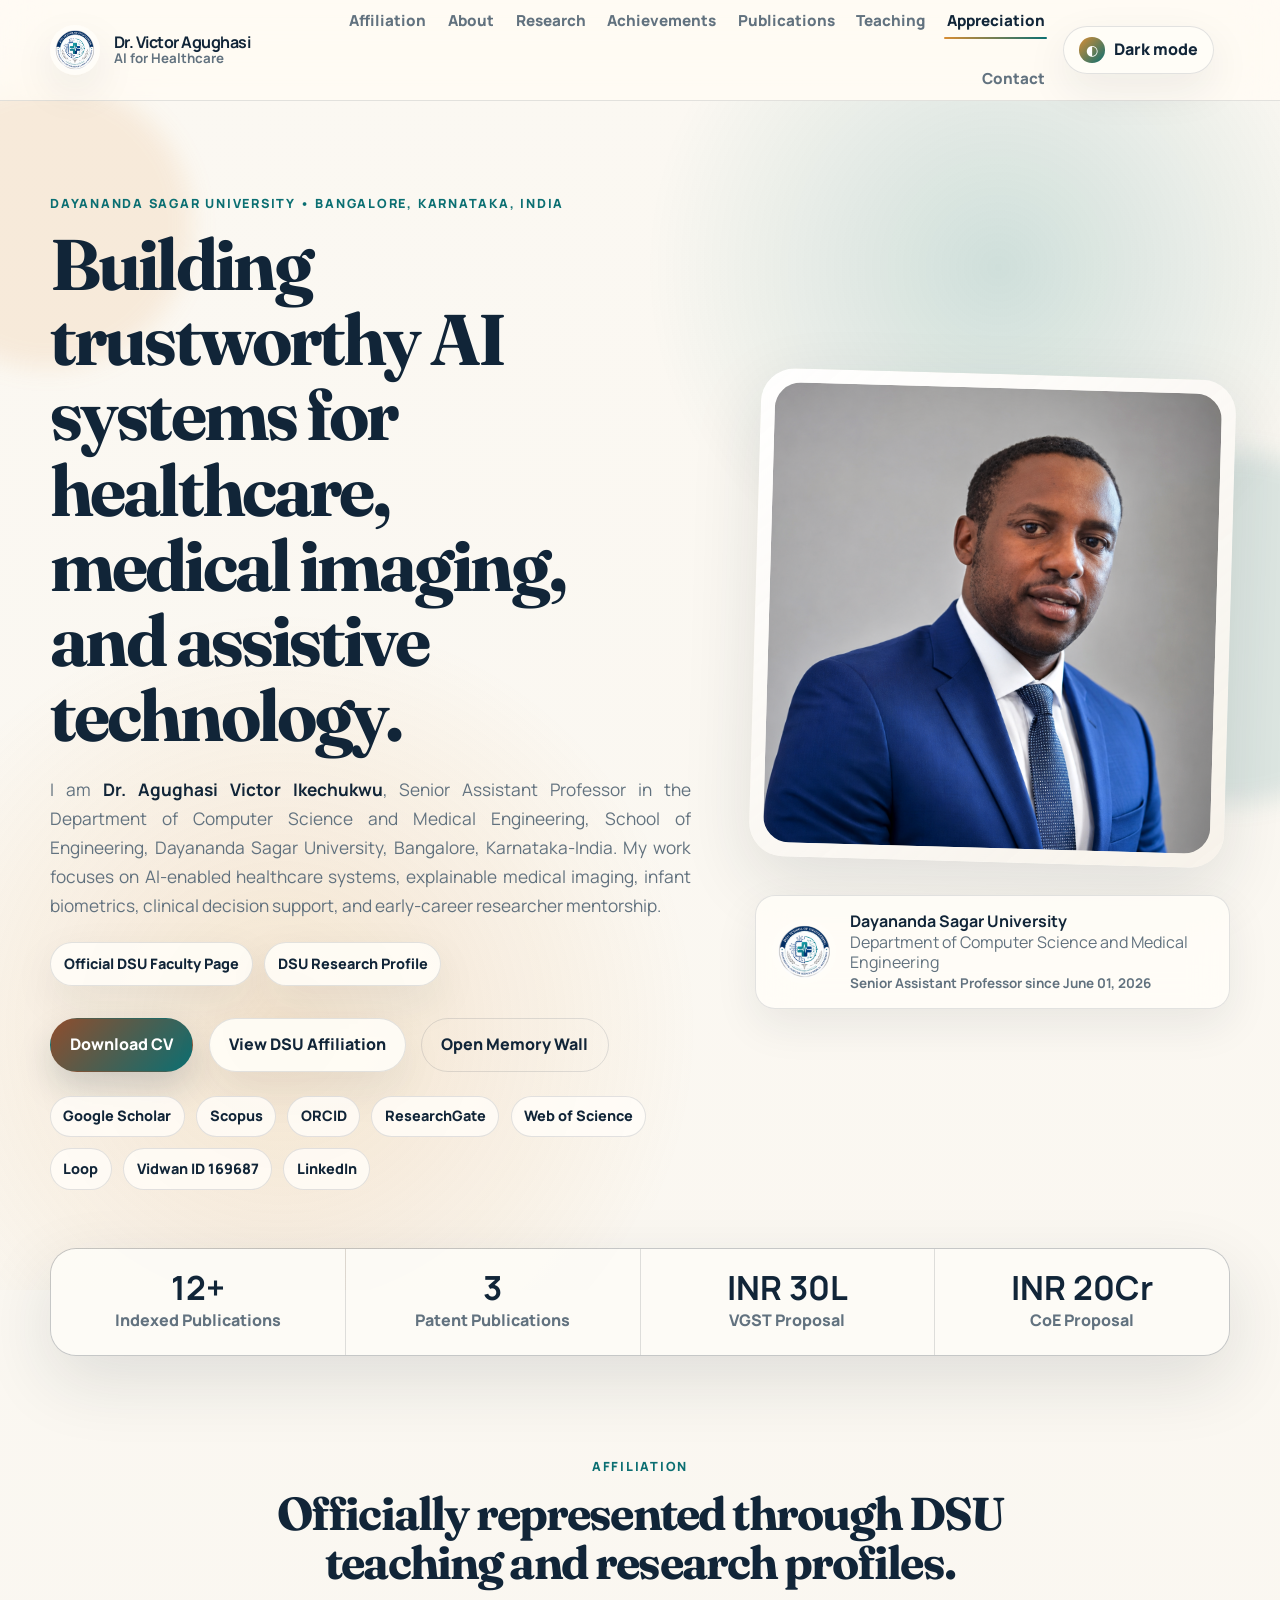
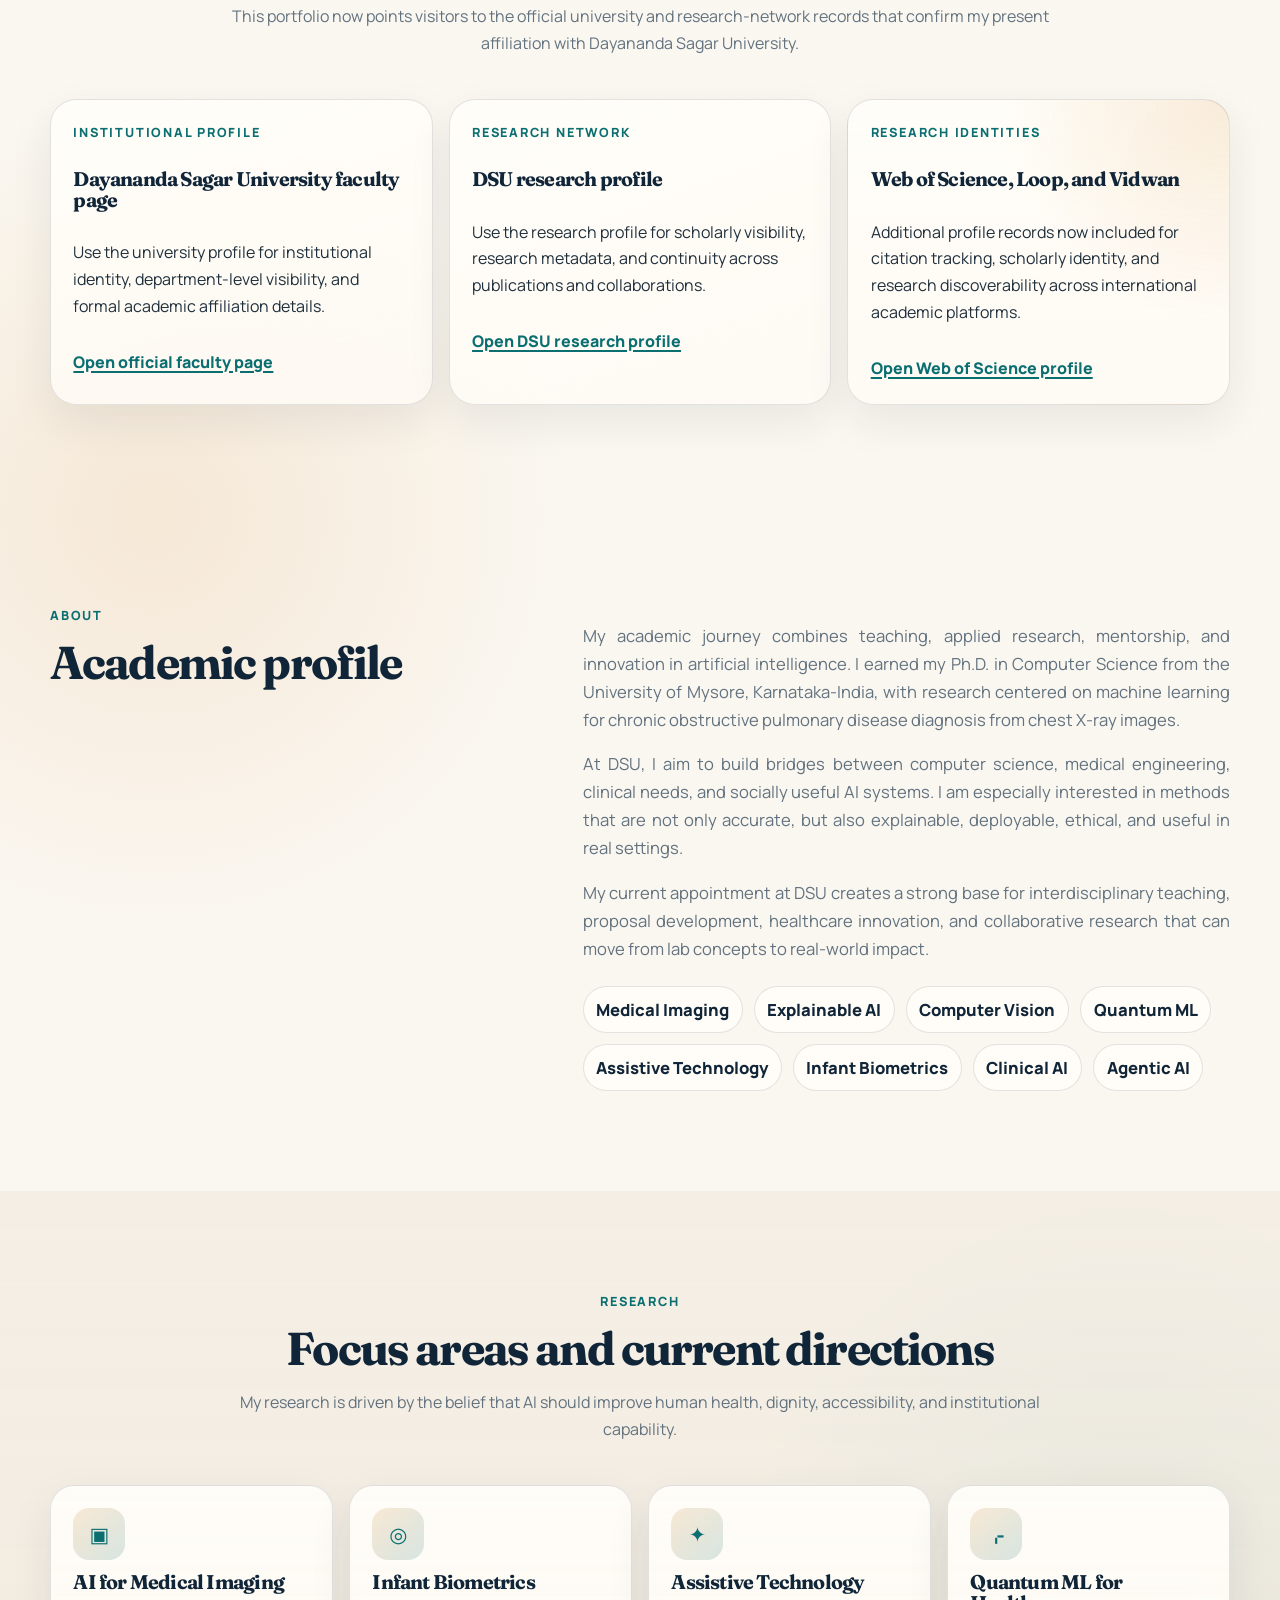
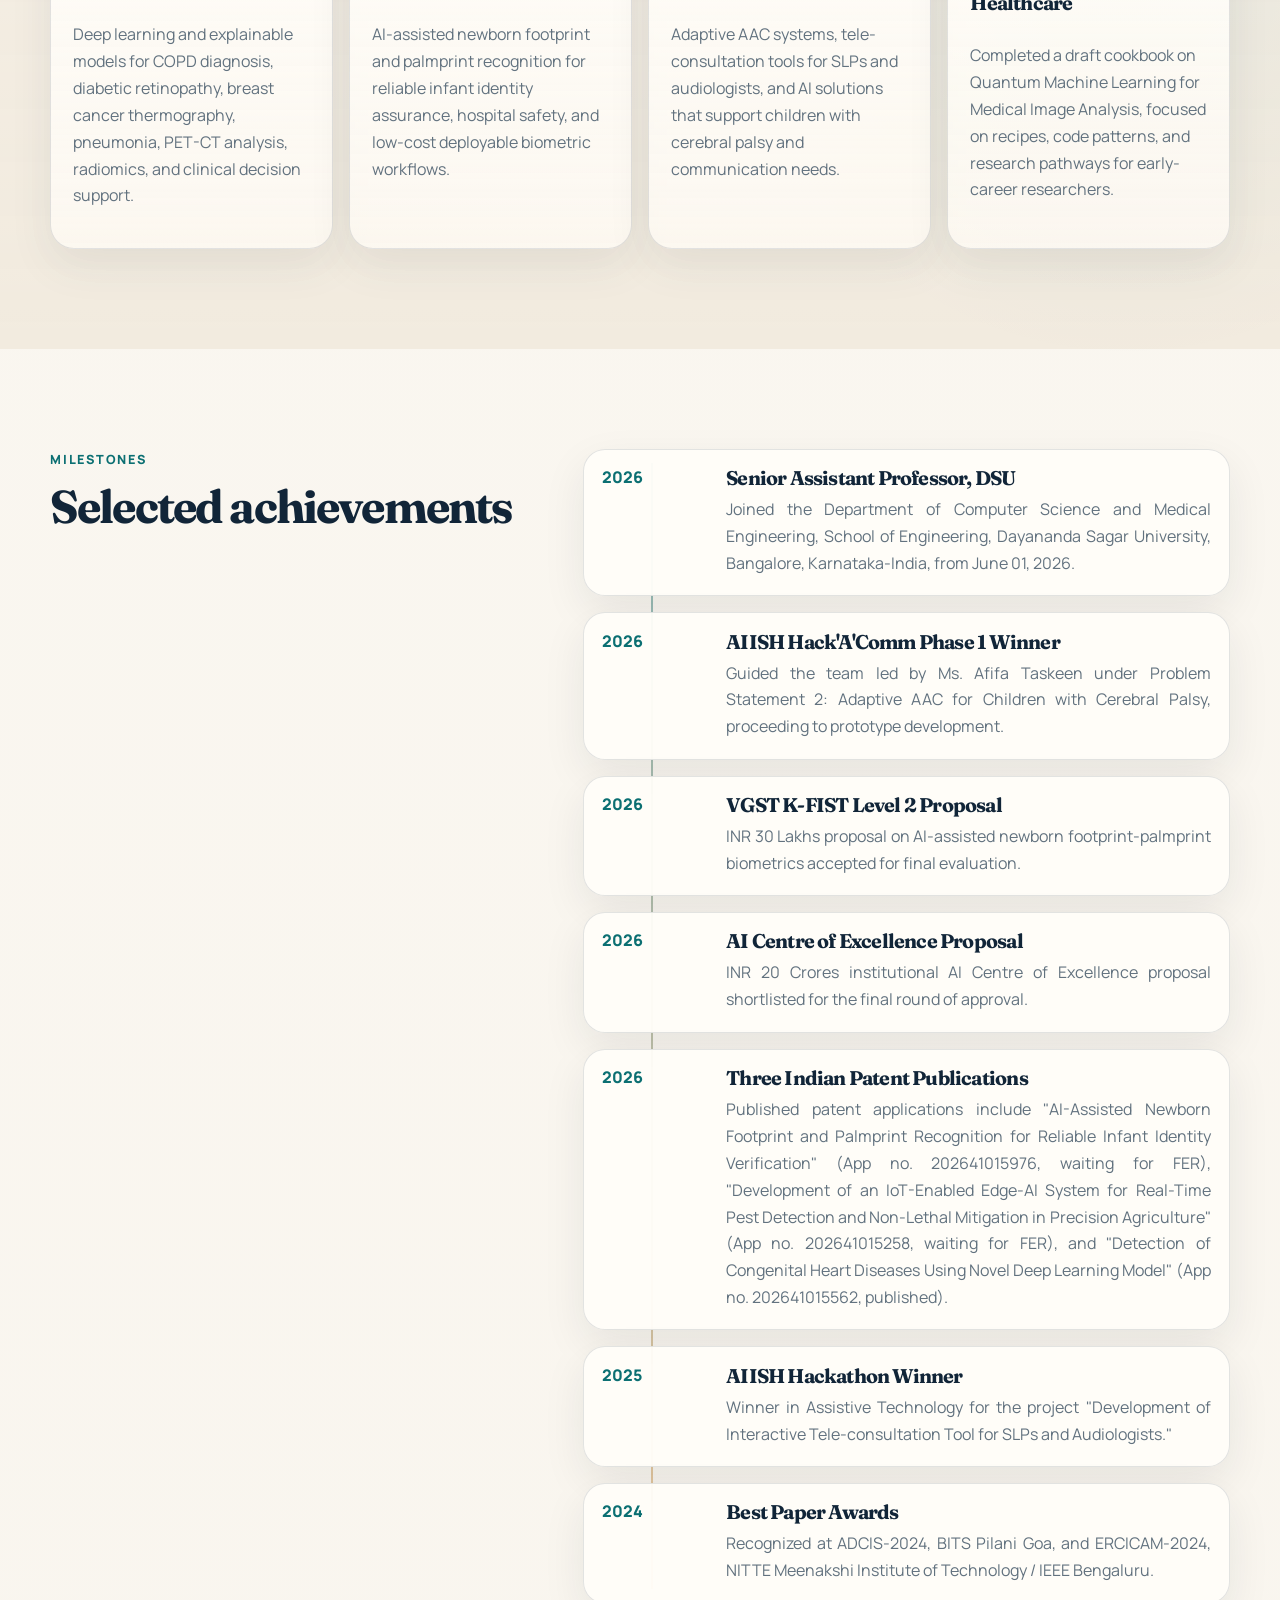
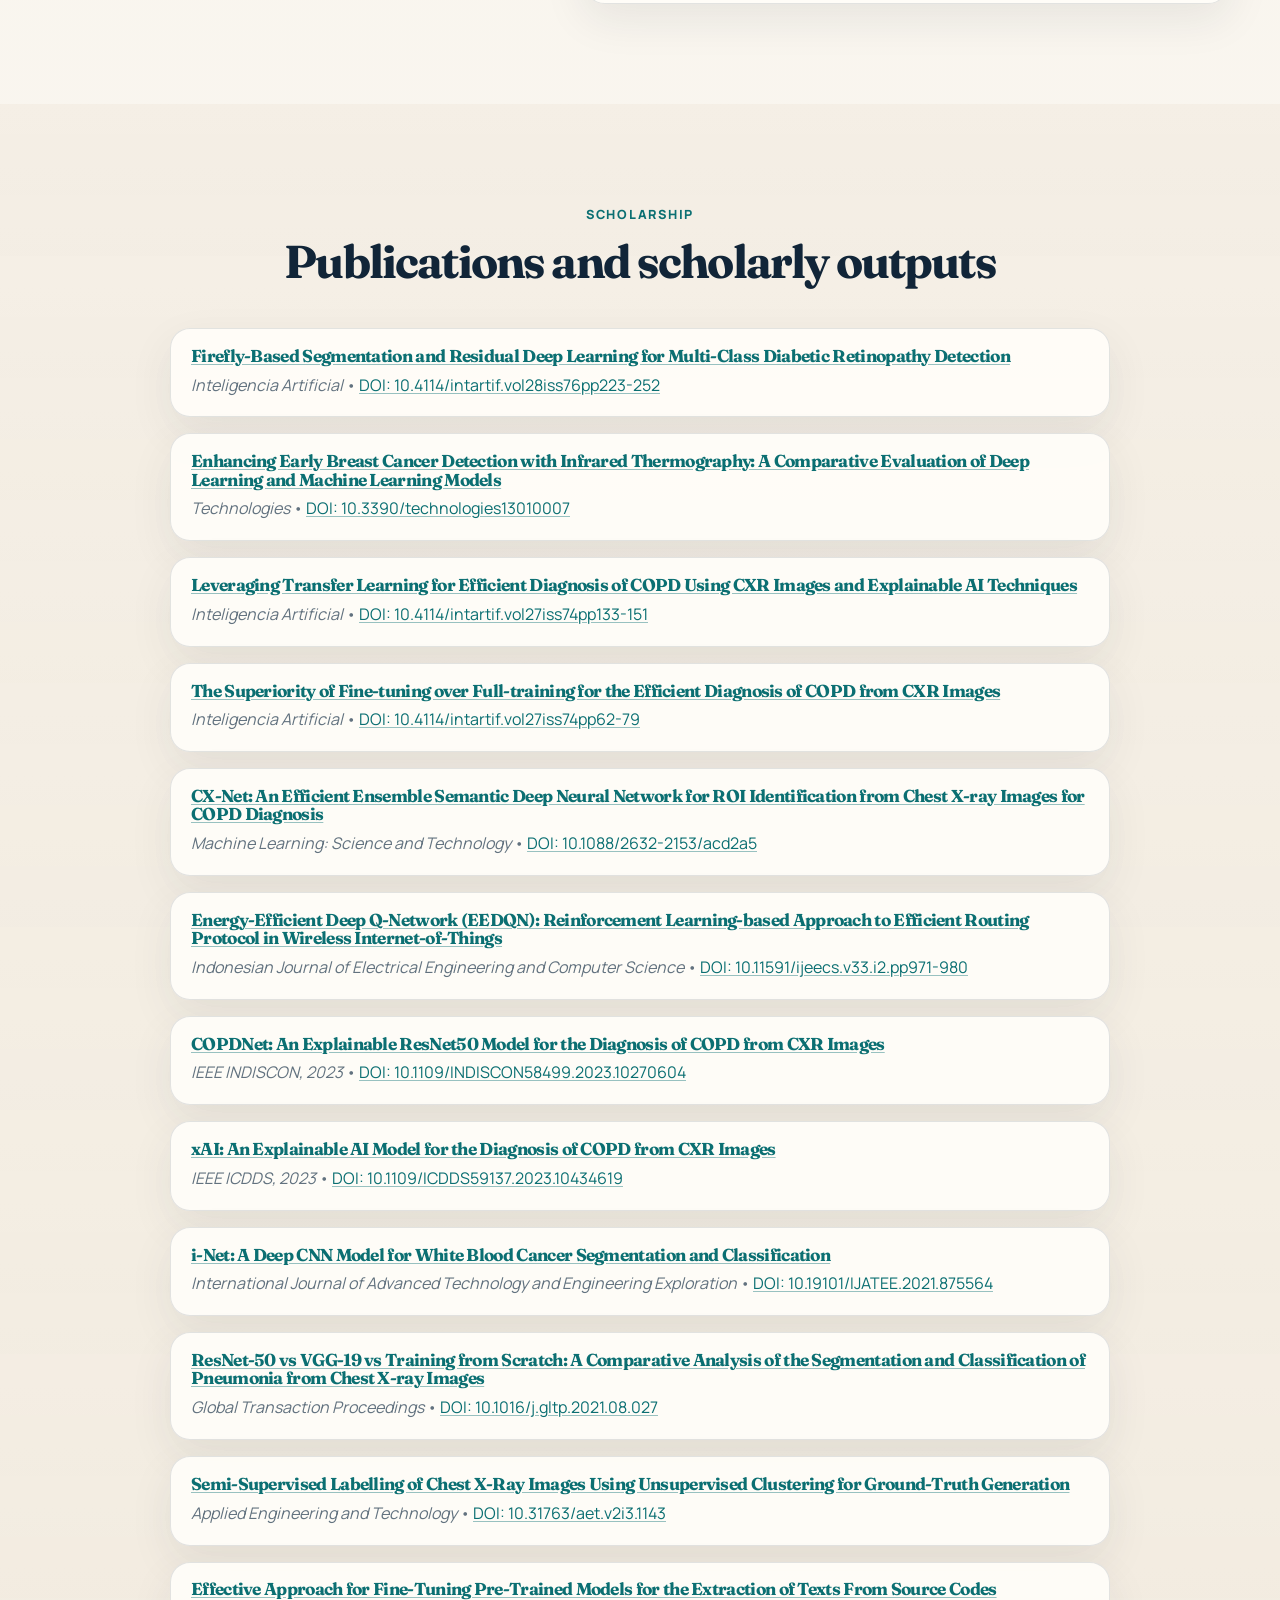
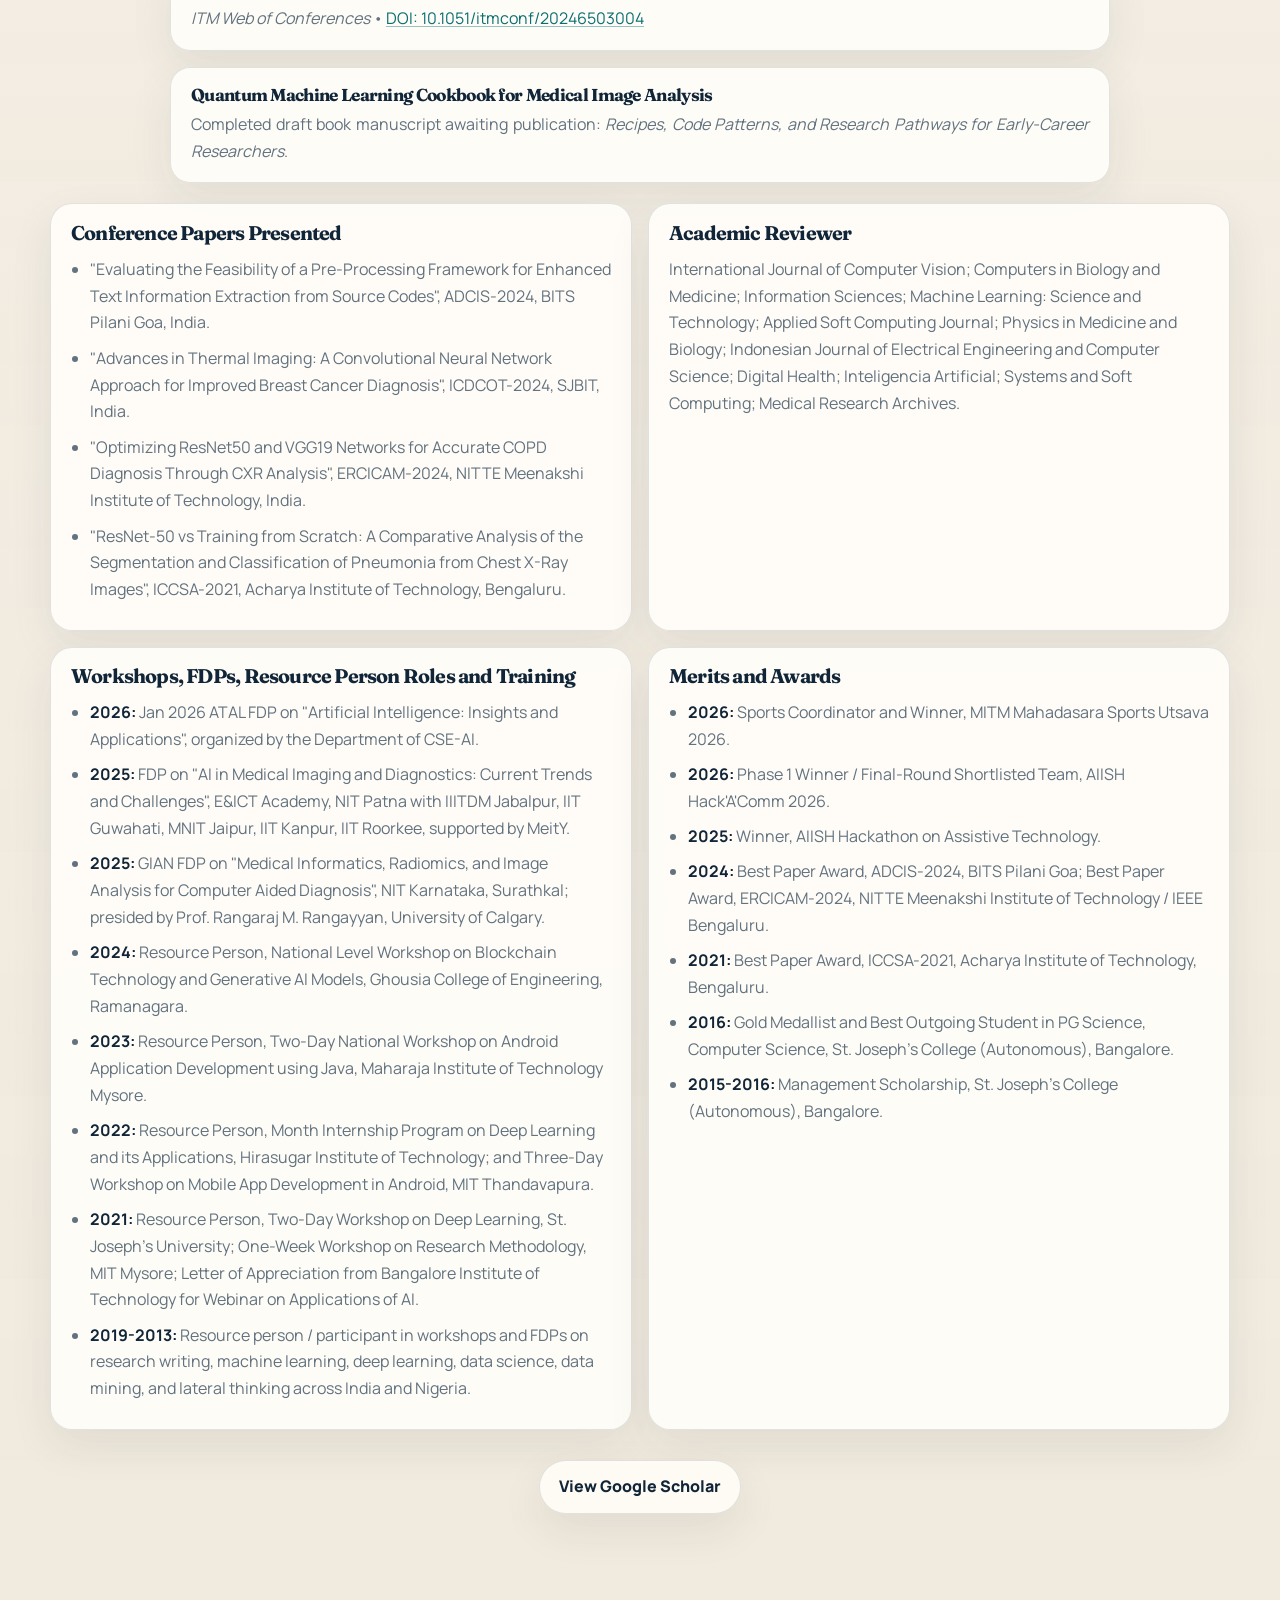
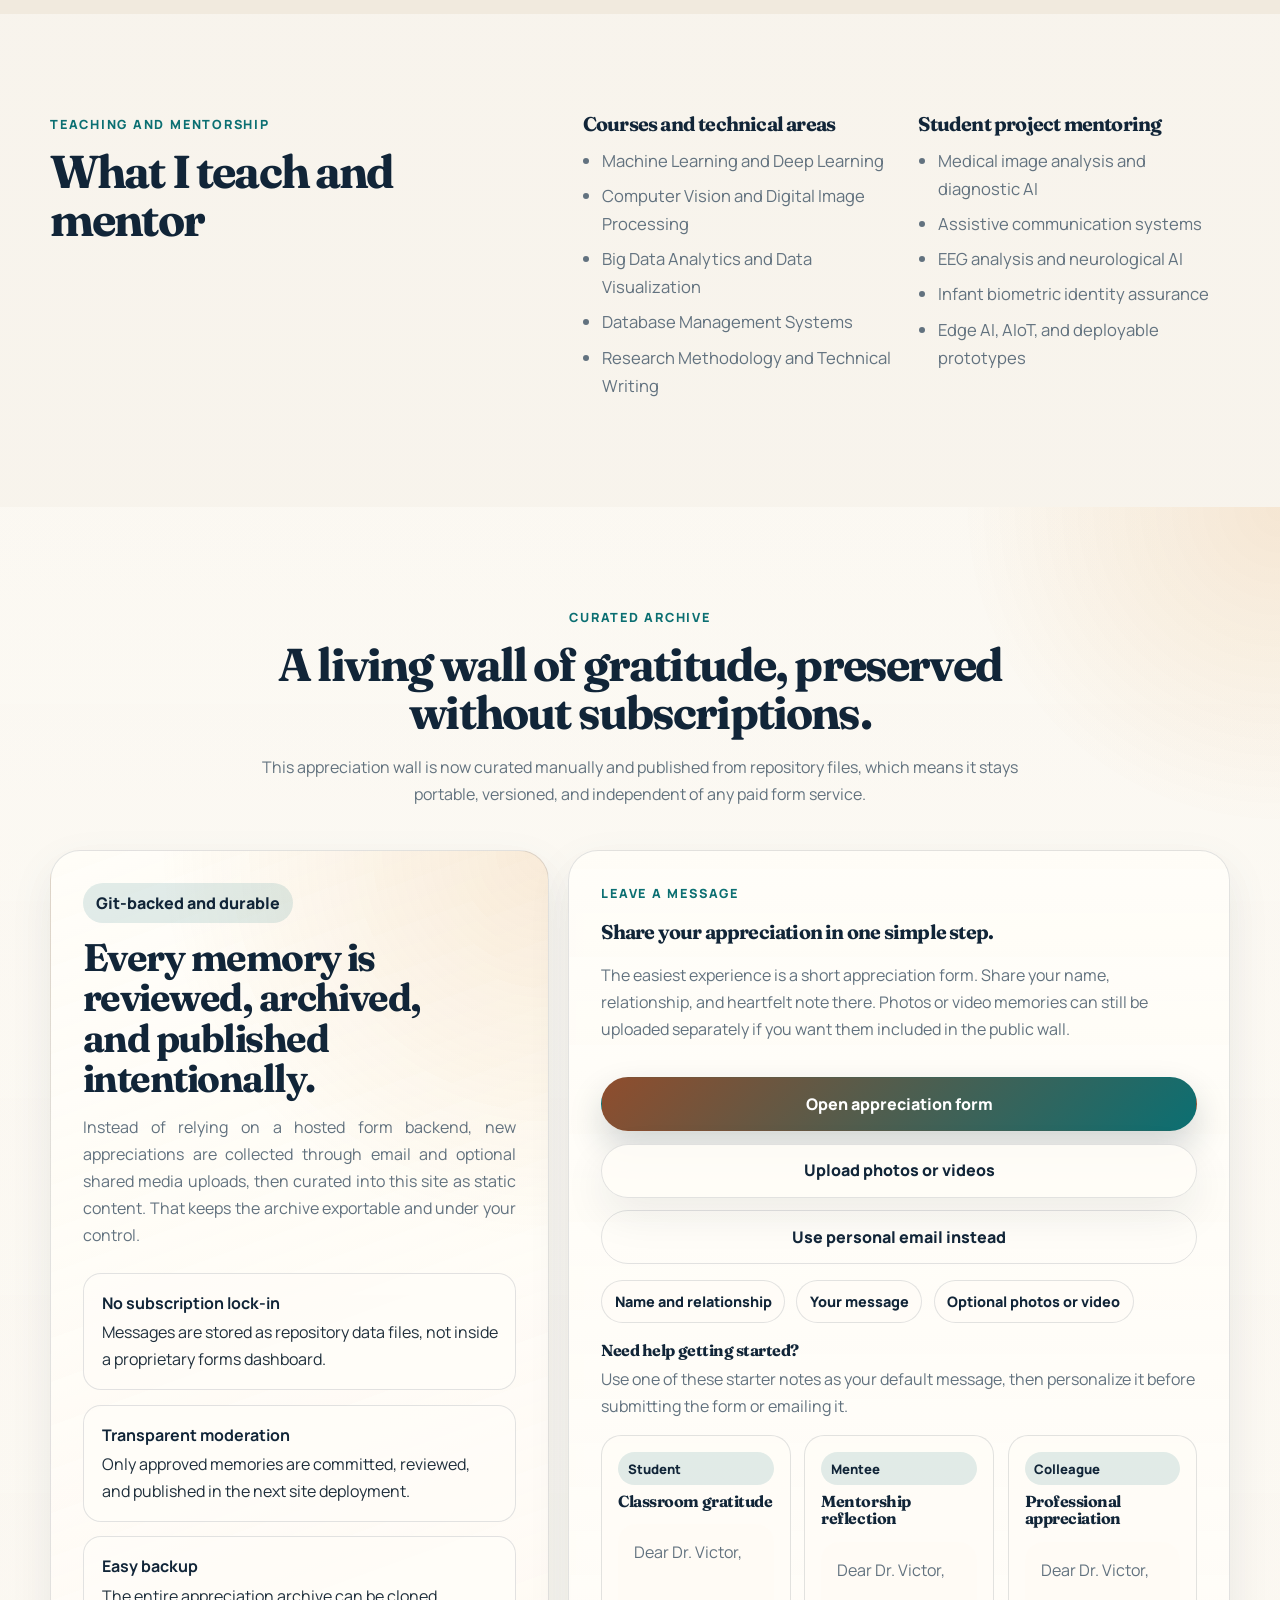
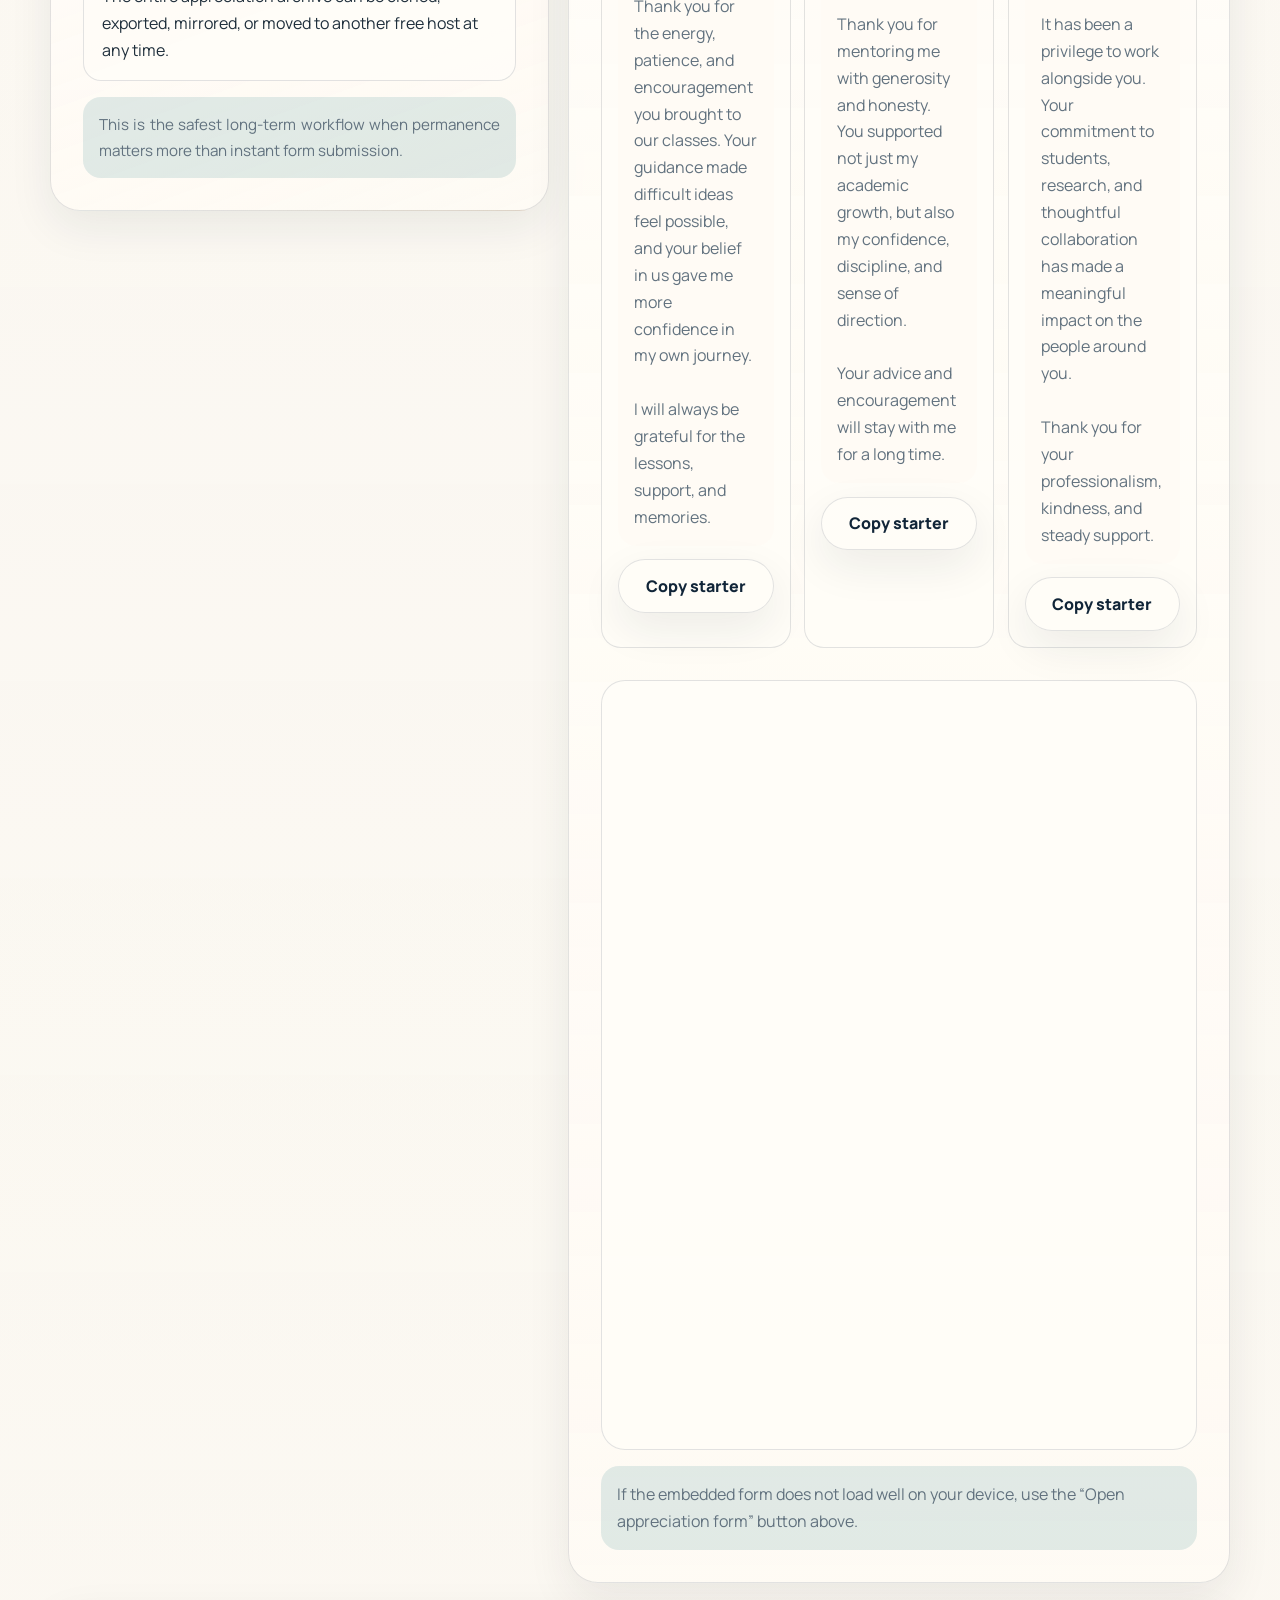
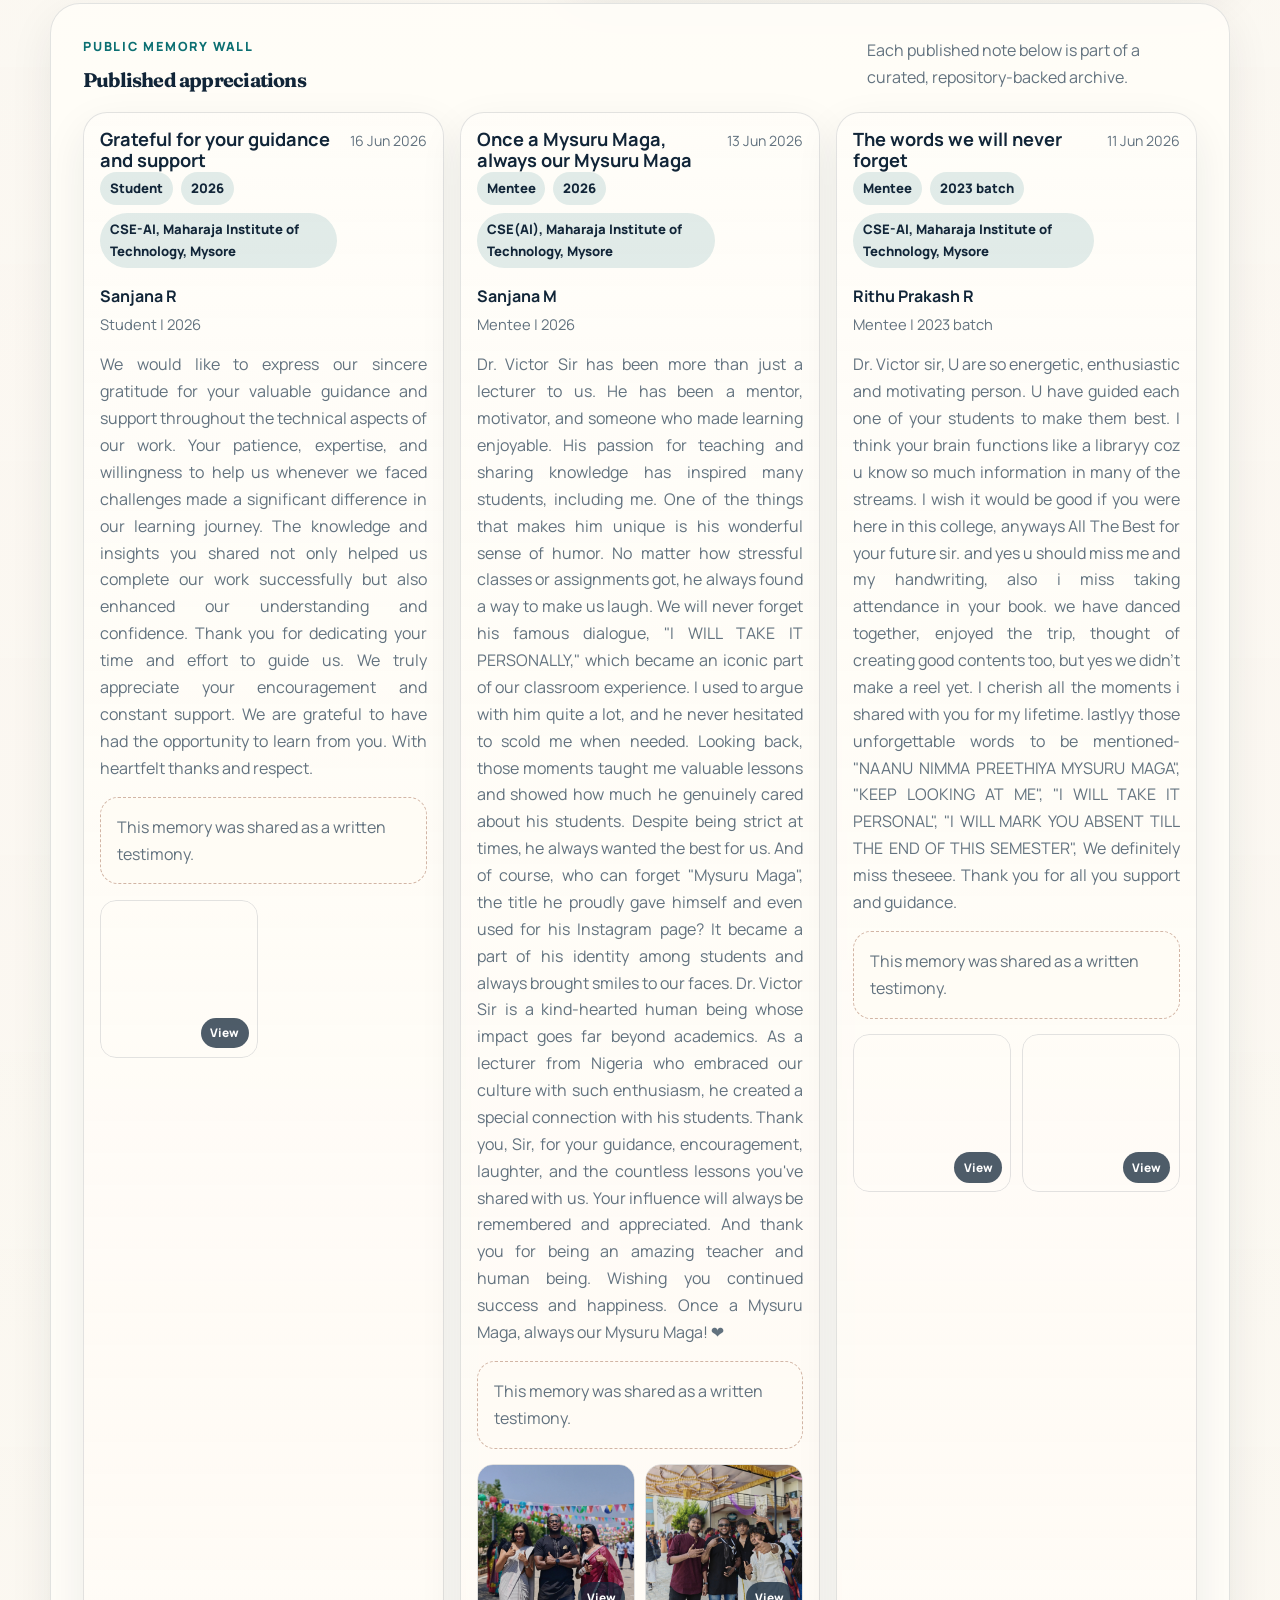
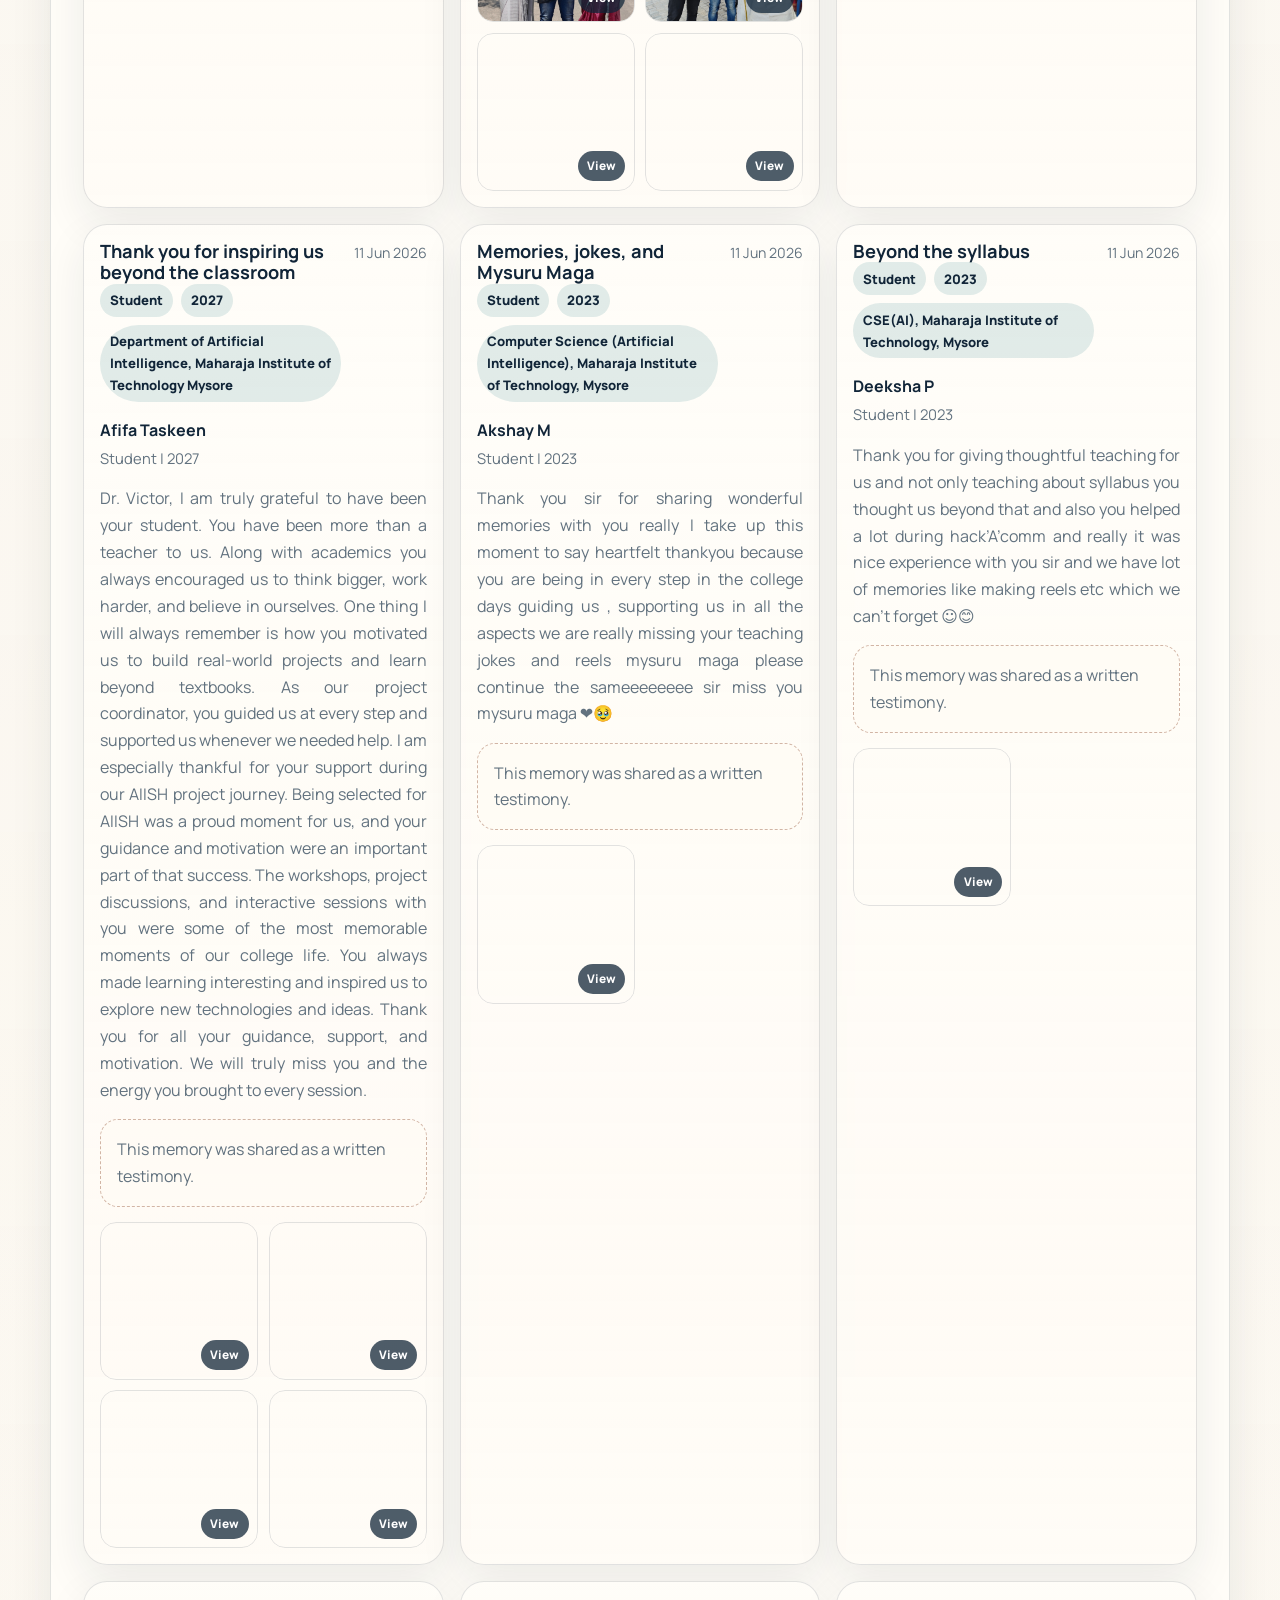
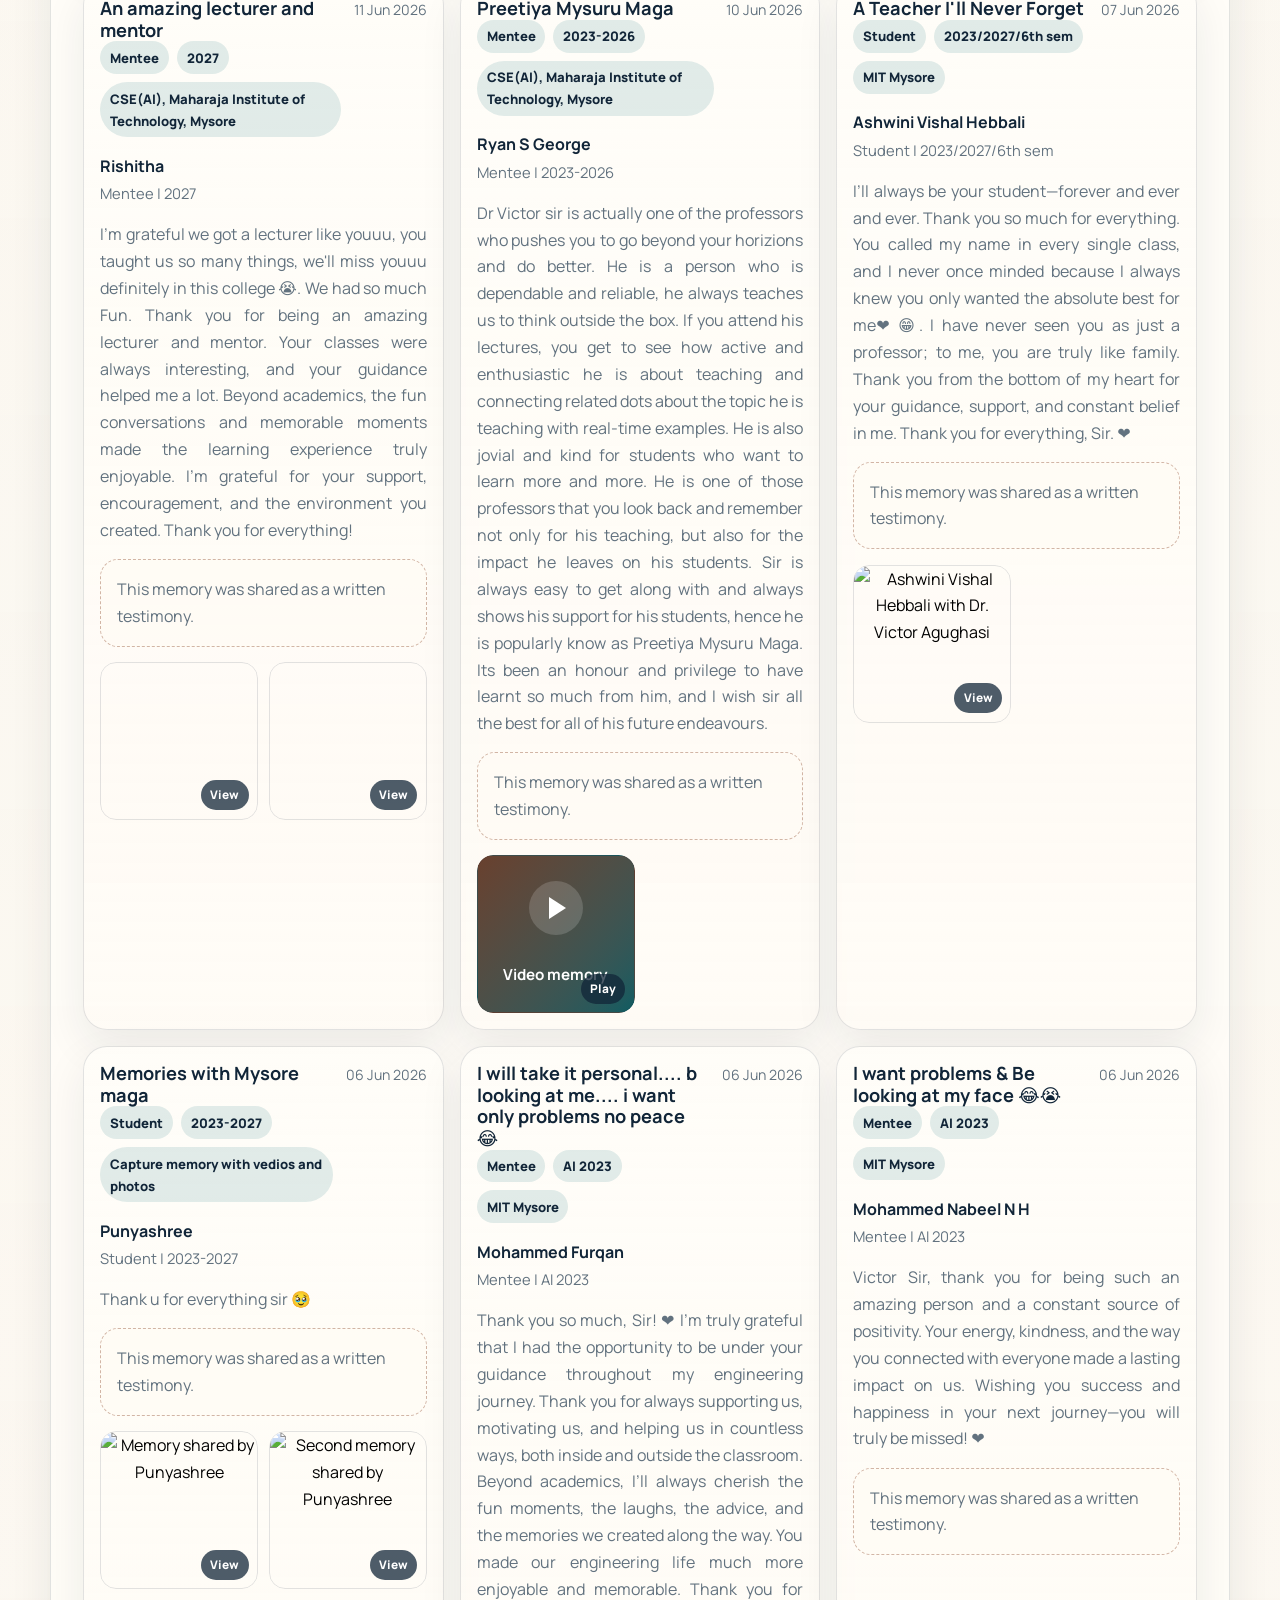
==== docs/index.html @ e8cd2b57 "Publish docs site and update Google Scholar link" ====
<!DOCTYPE html>
<html lang="en">
<head>
  <meta charset="utf-8" />
  <meta name="viewport" content="width=device-width, initial-scale=1" />
  <meta name="description" content="Academic portfolio of Dr. Agughasi Victor Ikechukwu, Senior Assistant Professor, Department of Computer Science and Medical Engineering, School of Engineering, Dayananda Sagar University, Bangalore, Karnataka-India." />
  <meta name="keywords" content="Dr. Agughasi Victor Ikechukwu, AI for Healthcare, Medical Image Analysis, Explainable AI, Quantum Machine Learning, Dayananda Sagar University, Computer Science and Medical Engineering" />
  <meta name="author" content="Dr. Agughasi Victor Ikechukwu" />
  <meta property="og:title" content="Dr. Agughasi Victor Ikechukwu | Academic Portfolio" />
  <meta property="og:description" content="Senior Assistant Professor in Computer Science and Medical Engineering, DSU. Researcher in AI for Healthcare, Medical Imaging, Explainable AI, and Assistive Technology." />
  <meta property="og:image" content="./assets/profile.png" />
  <meta property="og:type" content="website" />
  <meta name="color-scheme" content="light dark" />
  <title>Dr. Agughasi Victor Ikechukwu | Academic Portfolio</title>
  <link rel="icon" href="./assets/csme-logo.png" />
  <link rel="preconnect" href="https://fonts.googleapis.com" />
  <link rel="preconnect" href="https://fonts.gstatic.com" crossorigin />
  <link href="https://fonts.googleapis.com/css2?family=Fraunces:opsz,wght@9..144,600;9..144,700&family=Manrope:wght@400;500;600;700;800&display=swap" rel="stylesheet" />
  <link rel="stylesheet" href="./theme/css/styles.css?v=20260609b" />
  <script type="application/ld+json">
  {
    "@context": "https://schema.org",
    "@type": "Person",
    "name": "Dr. Agughasi Victor Ikechukwu",
    "jobTitle": "Senior Assistant Professor",
    "affiliation": {
      "@type": "CollegeOrUniversity",
      "name": "Dayananda Sagar University"
    },
    "worksFor": {
      "@type": "CollegeOrUniversity",
      "name": "Dayananda Sagar University"
    },
    "email": "victor.agughasi@gmail.com",
    "telephone": "+91 7892819690",
    "url": "https://www.linkedin.com/in/victor-ikechukwu-agughasi/",
    "sameAs": [
      "https://dsu.edu.in/agughasi-victor",
      "https://dsu.researgence.ai/facultyProfiles/832161",
      "https://www.webofscience.com/wos/author/record/ABU-3111-2022",
      "https://loop.frontiersin.org/people/2090089/overview",
      "https://vidwan.inflibnet.ac.in/profile/169687",
      "https://orcid.org/0000-0002-1175-3089",
      "https://scholar.google.com/citations?user=bcs_pxMAAAAJ&hl=en&authuser=3",
      "https://www.scopus.com/authid/detail.uri?authorId=58663521900",
      "https://www.researchgate.net/profile/Victor-Ikechukwu-Agughasi"
    ]
  }
  </script>
</head>
<body>
  <a class="skip-link" href="#main">Skip to content</a>

  <header class="site-header" id="top">
    <nav class="nav" aria-label="Main navigation">
      <a class="brand" href="#top" aria-label="Home">
        <img src="./assets/csme-logo.png" alt="Department of Computer Science and Medical Engineering logo" />
        <span>
          <strong>Dr. Victor Agughasi</strong>
          <small>AI for Healthcare</small>
        </span>
      </a>
      <button class="nav-toggle" type="button" aria-label="Open menu" aria-controls="primary-navigation" aria-expanded="false">&#9776;</button>
      <div class="nav-links" id="primary-navigation">
        <a href="#affiliation">Affiliation</a>
        <a href="#about">About</a>
        <a href="#research">Research</a>
        <a href="#achievements">Achievements</a>
        <a href="#publications">Publications</a>
        <a href="#teaching">Teaching</a>
        <a href="#appreciation">Appreciation</a>
        <a href="#contact">Contact</a>
      </div>
      <button class="theme-toggle" type="button" data-theme-toggle aria-label="Switch to dark mode" aria-pressed="false">
        <span class="theme-toggle-icon" aria-hidden="true">&#9680;</span>
        <span class="theme-toggle-label">Dark mode</span>
      </button>
    </nav>
  </header>

  <main id="main">
    <section class="hero section-pad">
      <div class="hero-bg" aria-hidden="true"></div>
      <div class="container hero-grid">
        <div class="hero-copy reveal">
          <p class="eyebrow">Dayananda Sagar University &bull; Bangalore, Karnataka, India</p>
          <h1>Building trustworthy AI systems for healthcare, medical imaging, and assistive technology.</h1>
          <p class="hero-text">
            I am <strong>Dr. Agughasi Victor Ikechukwu</strong>, Senior Assistant Professor in the Department of Computer Science and Medical Engineering, School of Engineering, Dayananda Sagar University, Bangalore, Karnataka-India. My work focuses on AI-enabled healthcare systems, explainable medical imaging, infant biometrics, clinical decision support, and early-career researcher mentorship.
          </p>
          <div class="hero-badges" aria-label="Official DSU profile links">
            <a class="mini-badge" href="https://dsu.edu.in/agughasi-victor" target="_blank" rel="noopener">Official DSU Faculty Page</a>
            <a class="mini-badge" href="https://dsu.researgence.ai/facultyProfiles/832161" target="_blank" rel="noopener">DSU Research Profile</a>
          </div>
          <div class="hero-actions">
            <a class="btn primary" href="./assets/Dr_Victor_Agughasi_DSU_ATS_CV.pdf" download>Download CV</a>
            <a class="btn secondary" href="#affiliation">View DSU Affiliation</a>
            <a class="btn tertiary" href="#appreciation">Open Memory Wall</a>
          </div>
          <button class="btn secondary theme-inline-toggle" type="button" data-theme-toggle aria-label="Switch to dark mode" aria-pressed="false">
            <span class="theme-toggle-icon" aria-hidden="true">&#9680;</span>
            <span class="theme-toggle-label">Dark mode</span>
          </button>
          <div class="social-strip" aria-label="Academic profile links">
            <a href="https://scholar.google.com/citations?user=bcs_pxMAAAAJ&hl=en&authuser=3" target="_blank" rel="noopener">Google Scholar</a>
            <a href="https://www.scopus.com/authid/detail.uri?authorId=58663521900" target="_blank" rel="noopener">Scopus</a>
            <a href="https://orcid.org/0000-0002-1175-3089" target="_blank" rel="noopener">ORCID</a>
            <a href="https://www.researchgate.net/profile/Victor-Ikechukwu-Agughasi" target="_blank" rel="noopener">ResearchGate</a>
            <a href="https://www.webofscience.com/wos/author/record/ABU-3111-2022" target="_blank" rel="noopener">Web of Science</a>
            <a href="https://loop.frontiersin.org/people/2090089/overview" target="_blank" rel="noopener">Loop</a>
            <a href="https://vidwan.inflibnet.ac.in/profile/169687" target="_blank" rel="noopener">Vidwan ID 169687</a>
            <a href="https://www.linkedin.com/in/victor-ikechukwu-agughasi/" target="_blank" rel="noopener">LinkedIn</a>
          </div>
        </div>
        <div class="hero-card reveal delay-1">
          <div class="portrait-shell">
            <img class="portrait" src="./assets/profile.png" alt="Portrait of Dr. Agughasi Victor Ikechukwu" />
          </div>
          <div class="profile-card">
            <img src="./assets/csme-logo.png" alt="CSME logo" />
            <div>
              <strong>Dayananda Sagar University</strong>
              <span>Department of Computer Science and Medical Engineering</span>
              <small>Senior Assistant Professor since June 01, 2026</small>
            </div>
          </div>
        </div>
      </div>
    </section>

    <section class="stats-bar" aria-label="Key profile highlights">
      <div class="container stats-grid">
        <div><strong data-count="12">12+</strong><span>Indexed Publications</span></div>
        <div><strong data-count="3">3</strong><span>Patent Publications</span></div>
        <div><strong data-count="30">INR 30L</strong><span>VGST Proposal</span></div>
        <div><strong data-count="20">INR 20Cr</strong><span>CoE Proposal</span></div>
      </div>
    </section>

    <section class="section-pad affiliation-section" id="affiliation">
      <div class="container">
        <div class="section-heading centered reveal">
          <p class="eyebrow">Affiliation</p>
          <h2>Officially represented through DSU teaching and research profiles.</h2>
          <p>This portfolio now points visitors to the official university and research-network records that confirm my present affiliation with Dayananda Sagar University.</p>
        </div>
        <div class="affiliation-grid">
          <article class="affiliation-card reveal">
            <p class="eyebrow">Institutional Profile</p>
            <h3>Dayananda Sagar University faculty page</h3>
            <p>Use the university profile for institutional identity, department-level visibility, and formal academic affiliation details.</p>
            <a class="text-link" href="https://dsu.edu.in/agughasi-victor" target="_blank" rel="noopener">Open official faculty page</a>
          </article>
          <article class="affiliation-card reveal delay-1">
            <p class="eyebrow">Research Network</p>
            <h3>DSU research profile</h3>
            <p>Use the research profile for scholarly visibility, research metadata, and continuity across publications and collaborations.</p>
            <a class="text-link" href="https://dsu.researgence.ai/facultyProfiles/832161" target="_blank" rel="noopener">Open DSU research profile</a>
          </article>
          <article class="affiliation-card accent reveal delay-2">
            <p class="eyebrow">Research Identities</p>
            <h3>Web of Science, Loop, and Vidwan</h3>
            <p>Additional profile records now included for citation tracking, scholarly identity, and research discoverability across international academic platforms.</p>
            <a class="text-link" href="https://www.webofscience.com/wos/author/record/ABU-3111-2022" target="_blank" rel="noopener">Open Web of Science profile</a>
          </article>
        </div>
      </div>
    </section>

    <section class="section-pad" id="about">
      <div class="container two-col">
        <div class="section-heading reveal">
          <p class="eyebrow">About</p>
          <h2>Academic profile</h2>
        </div>
        <div class="content-block reveal delay-1">
          <p>
            My academic journey combines teaching, applied research, mentorship, and innovation in artificial intelligence. I earned my Ph.D. in Computer Science from the University of Mysore, Karnataka-India, with research centered on machine learning for chronic obstructive pulmonary disease diagnosis from chest X-ray images.
          </p>
          <p>
            At DSU, I aim to build bridges between computer science, medical engineering, clinical needs, and socially useful AI systems. I am especially interested in methods that are not only accurate, but also explainable, deployable, ethical, and useful in real settings.
          </p>
          <p>
            My current appointment at DSU creates a strong base for interdisciplinary teaching, proposal development, healthcare innovation, and collaborative research that can move from lab concepts to real-world impact.
          </p>
          <div class="tag-cloud" aria-label="Research keywords">
            <span>Medical Imaging</span><span>Explainable AI</span><span>Computer Vision</span><span>Quantum ML</span><span>Assistive Technology</span><span>Infant Biometrics</span><span>Clinical AI</span><span>Agentic AI</span>
          </div>
        </div>
      </div>
    </section>

    <section class="section-pad alt" id="research">
      <div class="container">
        <div class="section-heading centered reveal">
          <p class="eyebrow">Research</p>
          <h2>Focus areas and current directions</h2>
          <p>My research is driven by the belief that AI should improve human health, dignity, accessibility, and institutional capability.</p>
        </div>
        <div class="cards-grid">
          <article class="card reveal">
            <div class="card-icon">&#9635;</div>
            <h3>AI for Medical Imaging</h3>
            <p>Deep learning and explainable models for COPD diagnosis, diabetic retinopathy, breast cancer thermography, pneumonia, PET-CT analysis, radiomics, and clinical decision support.</p>
          </article>
          <article class="card reveal delay-1">
            <div class="card-icon">&#9678;</div>
            <h3>Infant Biometrics</h3>
            <p>AI-assisted newborn footprint and palmprint recognition for reliable infant identity assurance, hospital safety, and low-cost deployable biometric workflows.</p>
          </article>
          <article class="card reveal delay-2">
            <div class="card-icon">&#10022;</div>
            <h3>Assistive Technology</h3>
            <p>Adaptive AAC systems, tele-consultation tools for SLPs and audiologists, and AI solutions that support children with cerebral palsy and communication needs.</p>
          </article>
          <article class="card reveal delay-3">
            <div class="card-icon">&#8972;</div>
            <h3>Quantum ML for Healthcare</h3>
            <p>Completed a draft cookbook on Quantum Machine Learning for Medical Image Analysis, focused on recipes, code patterns, and research pathways for early-career researchers.</p>
          </article>
        </div>
      </div>
    </section>

    <section class="section-pad" id="achievements">
      <div class="container two-col">
        <div class="section-heading reveal">
          <p class="eyebrow">Milestones</p>
          <h2>Selected achievements</h2>
        </div>
        <div class="timeline reveal delay-1">
          <div class="timeline-item">
            <span class="timeline-year">2026</span>
            <div class="timeline-copy">
              <h3>Senior Assistant Professor, DSU</h3>
              <p>Joined the Department of Computer Science and Medical Engineering, School of Engineering, Dayananda Sagar University, Bangalore, Karnataka-India, from June 01, 2026.</p>
            </div>
          </div>
          <div class="timeline-item">
            <span class="timeline-year">2026</span>
            <div class="timeline-copy">
              <h3>AIISH Hack'A'Comm Phase 1 Winner</h3>
              <p>Guided the team led by Ms. Afifa Taskeen under Problem Statement 2: Adaptive AAC for Children with Cerebral Palsy, proceeding to prototype development.</p>
            </div>
          </div>
          <div class="timeline-item">
            <span class="timeline-year">2026</span>
            <div class="timeline-copy">
              <h3>VGST K-FIST Level 2 Proposal</h3>
              <p>INR 30 Lakhs proposal on AI-assisted newborn footprint-palmprint biometrics accepted for final evaluation.</p>
            </div>
          </div>
          <div class="timeline-item">
            <span class="timeline-year">2026</span>
            <div class="timeline-copy">
              <h3>AI Centre of Excellence Proposal</h3>
              <p>INR 20 Crores institutional AI Centre of Excellence proposal shortlisted for the final round of approval.</p>
            </div>
          </div>
          <div class="timeline-item">
            <span class="timeline-year">2026</span>
            <div class="timeline-copy">
              <h3>Three Indian Patent Publications</h3>
              <p>Published patent applications include "AI-Assisted Newborn Footprint and Palmprint Recognition for Reliable Infant Identity Verification" (App no. 202641015976, waiting for FER), "Development of an IoT-Enabled Edge-AI System for Real-Time Pest Detection and Non-Lethal Mitigation in Precision Agriculture" (App no. 202641015258, waiting for FER), and "Detection of Congenital Heart Diseases Using Novel Deep Learning Model" (App no. 202641015562, published).</p>
            </div>
          </div>
          <div class="timeline-item">
            <span class="timeline-year">2025</span>
            <div class="timeline-copy">
              <h3>AIISH Hackathon Winner</h3>
              <p>Winner in Assistive Technology for the project "Development of Interactive Tele-consultation Tool for SLPs and Audiologists."</p>
            </div>
          </div>
          <div class="timeline-item">
            <span class="timeline-year">2024</span>
            <div class="timeline-copy">
              <h3>Best Paper Awards</h3>
              <p>Recognized at ADCIS-2024, BITS Pilani Goa, and ERCICAM-2024, NITTE Meenakshi Institute of Technology / IEEE Bengaluru.</p>
            </div>
          </div>
        </div>
      </div>
    </section>

    <section class="section-pad alt" id="publications">
      <div class="container">
        <div class="section-heading centered reveal">
          <p class="eyebrow">Scholarship</p>
          <h2>Publications and scholarly outputs</h2>
        </div>
        <div class="publication-list reveal delay-1">
          <article>
            <h3><a href="https://doi.org/10.4114/intartif.vol28iss76pp223-252" target="_blank" rel="noopener">Firefly-Based Segmentation and Residual Deep Learning for Multi-Class Diabetic Retinopathy Detection</a></h3>
            <p><em>Inteligencia Artificial</em> &bull; <a href="https://doi.org/10.4114/intartif.vol28iss76pp223-252" target="_blank" rel="noopener">DOI: 10.4114/intartif.vol28iss76pp223-252</a></p>
          </article>
          <article>
            <h3><a href="https://doi.org/10.3390/technologies13010007" target="_blank" rel="noopener">Enhancing Early Breast Cancer Detection with Infrared Thermography: A Comparative Evaluation of Deep Learning and Machine Learning Models</a></h3>
            <p><em>Technologies</em> &bull; <a href="https://doi.org/10.3390/technologies13010007" target="_blank" rel="noopener">DOI: 10.3390/technologies13010007</a></p>
          </article>
          <article>
            <h3><a href="https://doi.org/10.4114/intartif.vol27iss74pp133-151" target="_blank" rel="noopener">Leveraging Transfer Learning for Efficient Diagnosis of COPD Using CXR Images and Explainable AI Techniques</a></h3>
            <p><em>Inteligencia Artificial</em> &bull; <a href="https://doi.org/10.4114/intartif.vol27iss74pp133-151" target="_blank" rel="noopener">DOI: 10.4114/intartif.vol27iss74pp133-151</a></p>
          </article>
          <article>
            <h3><a href="https://doi.org/10.4114/intartif.vol27iss74pp62-79" target="_blank" rel="noopener">The Superiority of Fine-tuning over Full-training for the Efficient Diagnosis of COPD from CXR Images</a></h3>
            <p><em>Inteligencia Artificial</em> &bull; <a href="https://doi.org/10.4114/intartif.vol27iss74pp62-79" target="_blank" rel="noopener">DOI: 10.4114/intartif.vol27iss74pp62-79</a></p>
          </article>
          <article>
            <h3><a href="https://doi.org/10.1088/2632-2153/acd2a5" target="_blank" rel="noopener">CX-Net: An Efficient Ensemble Semantic Deep Neural Network for ROI Identification from Chest X-ray Images for COPD Diagnosis</a></h3>
            <p><em>Machine Learning: Science and Technology</em> &bull; <a href="https://doi.org/10.1088/2632-2153/acd2a5" target="_blank" rel="noopener">DOI: 10.1088/2632-2153/acd2a5</a></p>
          </article>
          <article>
            <h3><a href="https://doi.org/10.11591/ijeecs.v33.i2.pp971-980" target="_blank" rel="noopener">Energy-Efficient Deep Q-Network (EEDQN): Reinforcement Learning-based Approach to Efficient Routing Protocol in Wireless Internet-of-Things</a></h3>
            <p><em>Indonesian Journal of Electrical Engineering and Computer Science</em> &bull; <a href="https://doi.org/10.11591/ijeecs.v33.i2.pp971-980" target="_blank" rel="noopener">DOI: 10.11591/ijeecs.v33.i2.pp971-980</a></p>
          </article>
          <article>
            <h3><a href="https://doi.org/10.1109/INDISCON58499.2023.10270604" target="_blank" rel="noopener">COPDNet: An Explainable ResNet50 Model for the Diagnosis of COPD from CXR Images</a></h3>
            <p><em>IEEE INDISCON, 2023</em> &bull; <a href="https://doi.org/10.1109/INDISCON58499.2023.10270604" target="_blank" rel="noopener">DOI: 10.1109/INDISCON58499.2023.10270604</a></p>
          </article>
          <article>
            <h3><a href="https://doi.org/10.1109/ICDDS59137.2023.10434619" target="_blank" rel="noopener">xAI: An Explainable AI Model for the Diagnosis of COPD from CXR Images</a></h3>
            <p><em>IEEE ICDDS, 2023</em> &bull; <a href="https://doi.org/10.1109/ICDDS59137.2023.10434619" target="_blank" rel="noopener">DOI: 10.1109/ICDDS59137.2023.10434619</a></p>
          </article>
          <article>
            <h3><a href="https://doi.org/10.19101/IJATEE.2021.875564" target="_blank" rel="noopener">i-Net: A Deep CNN Model for White Blood Cancer Segmentation and Classification</a></h3>
            <p><em>International Journal of Advanced Technology and Engineering Exploration</em> &bull; <a href="https://doi.org/10.19101/IJATEE.2021.875564" target="_blank" rel="noopener">DOI: 10.19101/IJATEE.2021.875564</a></p>
          </article>
          <article>
            <h3><a href="https://doi.org/10.1016/j.gltp.2021.08.027" target="_blank" rel="noopener">ResNet-50 vs VGG-19 vs Training from Scratch: A Comparative Analysis of the Segmentation and Classification of Pneumonia from Chest X-ray Images</a></h3>
            <p><em>Global Transaction Proceedings</em> &bull; <a href="https://doi.org/10.1016/j.gltp.2021.08.027" target="_blank" rel="noopener">DOI: 10.1016/j.gltp.2021.08.027</a></p>
          </article>
          <article>
            <h3><a href="https://doi.org/10.31763/aet.v2i3.1143" target="_blank" rel="noopener">Semi-Supervised Labelling of Chest X-Ray Images Using Unsupervised Clustering for Ground-Truth Generation</a></h3>
            <p><em>Applied Engineering and Technology</em> &bull; <a href="https://doi.org/10.31763/aet.v2i3.1143" target="_blank" rel="noopener">DOI: 10.31763/aet.v2i3.1143</a></p>
          </article>
          <article>
            <h3><a href="https://doi.org/10.1051/itmconf/20246503004" target="_blank" rel="noopener">Effective Approach for Fine-Tuning Pre-Trained Models for the Extraction of Texts From Source Codes</a></h3>
            <p><em>ITM Web of Conferences</em> &bull; <a href="https://doi.org/10.1051/itmconf/20246503004" target="_blank" rel="noopener">DOI: 10.1051/itmconf/20246503004</a></p>
          </article>
          <article>
            <h3>Quantum Machine Learning Cookbook for Medical Image Analysis</h3>
            <p>Completed draft book manuscript awaiting publication: <em>Recipes, Code Patterns, and Research Pathways for Early-Career Researchers</em>.</p>
          </article>
        </div>
        <div class="detail-panels reveal delay-2">
          <article class="detail-panel">
            <h3>Conference Papers Presented</h3>
            <ul class="detail-list">
              <li>"Evaluating the Feasibility of a Pre-Processing Framework for Enhanced Text Information Extraction from Source Codes", ADCIS-2024, BITS Pilani Goa, India.</li>
              <li>"Advances in Thermal Imaging: A Convolutional Neural Network Approach for Improved Breast Cancer Diagnosis", ICDCOT-2024, SJBIT, India.</li>
              <li>"Optimizing ResNet50 and VGG19 Networks for Accurate COPD Diagnosis Through CXR Analysis", ERCICAM-2024, NITTE Meenakshi Institute of Technology, India.</li>
              <li>"ResNet-50 vs Training from Scratch: A Comparative Analysis of the Segmentation and Classification of Pneumonia from Chest X-Ray Images", ICCSA-2021, Acharya Institute of Technology, Bengaluru.</li>
            </ul>
          </article>
          <article class="detail-panel">
            <h3>Academic Reviewer</h3>
            <p>International Journal of Computer Vision; Computers in Biology and Medicine; Information Sciences; Machine Learning: Science and Technology; Applied Soft Computing Journal; Physics in Medicine and Biology; Indonesian Journal of Electrical Engineering and Computer Science; Digital Health; Inteligencia Artificial; Systems and Soft Computing; Medical Research Archives.</p>
          </article>
          <article class="detail-panel">
            <h3>Workshops, FDPs, Resource Person Roles and Training</h3>
            <ul class="detail-list">
              <li><strong>2026:</strong> Jan 2026 ATAL FDP on "Artificial Intelligence: Insights and Applications", organized by the Department of CSE-AI.</li>
              <li><strong>2025:</strong> FDP on "AI in Medical Imaging and Diagnostics: Current Trends and Challenges", E&amp;ICT Academy, NIT Patna with IIITDM Jabalpur, IIT Guwahati, MNIT Jaipur, IIT Kanpur, IIT Roorkee, supported by MeitY.</li>
              <li><strong>2025:</strong> GIAN FDP on "Medical Informatics, Radiomics, and Image Analysis for Computer Aided Diagnosis", NIT Karnataka, Surathkal; presided by Prof. Rangaraj M. Rangayyan, University of Calgary.</li>
              <li><strong>2024:</strong> Resource Person, National Level Workshop on Blockchain Technology and Generative AI Models, Ghousia College of Engineering, Ramanagara.</li>
              <li><strong>2023:</strong> Resource Person, Two-Day National Workshop on Android Application Development using Java, Maharaja Institute of Technology Mysore.</li>
              <li><strong>2022:</strong> Resource Person, Month Internship Program on Deep Learning and its Applications, Hirasugar Institute of Technology; and Three-Day Workshop on Mobile App Development in Android, MIT Thandavapura.</li>
              <li><strong>2021:</strong> Resource Person, Two-Day Workshop on Deep Learning, St. Joseph's University; One-Week Workshop on Research Methodology, MIT Mysore; Letter of Appreciation from Bangalore Institute of Technology for Webinar on Applications of AI.</li>
              <li><strong>2019-2013:</strong> Resource person / participant in workshops and FDPs on research writing, machine learning, deep learning, data science, data mining, and lateral thinking across India and Nigeria.</li>
            </ul>
          </article>
          <article class="detail-panel">
            <h3>Merits and Awards</h3>
            <ul class="detail-list">
              <li><strong>2026:</strong> Sports Coordinator and Winner, MITM Mahadasara Sports Utsava 2026.</li>
              <li><strong>2026:</strong> Phase 1 Winner / Final-Round Shortlisted Team, AIISH Hack'A'Comm 2026.</li>
              <li><strong>2025:</strong> Winner, AIISH Hackathon on Assistive Technology.</li>
              <li><strong>2024:</strong> Best Paper Award, ADCIS-2024, BITS Pilani Goa; Best Paper Award, ERCICAM-2024, NITTE Meenakshi Institute of Technology / IEEE Bengaluru.</li>
              <li><strong>2021:</strong> Best Paper Award, ICCSA-2021, Acharya Institute of Technology, Bengaluru.</li>
              <li><strong>2016:</strong> Gold Medallist and Best Outgoing Student in PG Science, Computer Science, St. Joseph's College (Autonomous), Bangalore.</li>
              <li><strong>2015-2016:</strong> Management Scholarship, St. Joseph's College (Autonomous), Bangalore.</li>
            </ul>
          </article>
        </div>
        <div class="center-actions reveal">
          <a class="btn secondary" href="https://scholar.google.com/citations?user=bcs_pxMAAAAJ&hl=en&authuser=3" target="_blank" rel="noopener">View Google Scholar</a>
        </div>
      </div>
    </section>

    <section class="section-pad" id="teaching">
      <div class="container two-col">
        <div class="section-heading reveal">
          <p class="eyebrow">Teaching and Mentorship</p>
          <h2>What I teach and mentor</h2>
        </div>
        <div class="content-block reveal delay-1">
          <div class="split-list">
            <div>
              <h3>Courses and technical areas</h3>
              <ul>
                <li>Machine Learning and Deep Learning</li>
                <li>Computer Vision and Digital Image Processing</li>
                <li>Big Data Analytics and Data Visualization</li>
                <li>Database Management Systems</li>
                <li>Research Methodology and Technical Writing</li>
              </ul>
            </div>
            <div>
              <h3>Student project mentoring</h3>
              <ul>
                <li>Medical image analysis and diagnostic AI</li>
                <li>Assistive communication systems</li>
                <li>EEG analysis and neurological AI</li>
                <li>Infant biometric identity assurance</li>
                <li>Edge AI, AIoT, and deployable prototypes</li>
              </ul>
            </div>
          </div>
        </div>
      </div>
    </section>

    <section class="section-pad appreciation-section" id="appreciation">
      <div class="container">
        <div class="section-heading centered reveal">
          <p class="eyebrow">Curated Archive</p>
          <h2>A living wall of gratitude, preserved without subscriptions.</h2>
          <p>This appreciation wall is now curated manually and published from repository files, which means it stays portable, versioned, and independent of any paid form service.</p>
        </div>

        <div class="appreciation-layout">
          <article class="memory-intro reveal">
            <span class="memory-badge">Git-backed and durable</span>
            <h3>Every memory is reviewed, archived, and published intentionally.</h3>
            <p>
              Instead of relying on a hosted form backend, new appreciations are collected through email and optional shared media uploads, then curated into this site as static content. That keeps the archive exportable and under your control.
            </p>
            <div class="memory-points">
              <div>
                <strong>No subscription lock-in</strong>
                <span>Messages are stored as repository data files, not inside a proprietary forms dashboard.</span>
              </div>
              <div>
                <strong>Transparent moderation</strong>
                <span>Only approved memories are committed, reviewed, and published in the next site deployment.</span>
              </div>
              <div>
                <strong>Easy backup</strong>
                <span>The entire appreciation archive can be cloned, exported, mirrored, or moved to another free host at any time.</span>
              </div>
            </div>
            <p class="portal-note">
              This is the safest long-term workflow when permanence matters more than instant form submission.
            </p>
          </article>

          <article class="memory-form-card reveal delay-1">
            <div class="memory-form-head">
              <p class="eyebrow">Leave a message</p>
              <h3>Share your appreciation in one simple step.</h3>
            </div>
            <p class="submission-intro">
              The easiest experience is a short appreciation form. Share your name, relationship, and heartfelt note there. Photos or video memories can still be uploaded separately if you want them included in the public wall.
            </p>
            <div class="submission-quickstart">
              <div class="submission-actions">
                <a class="btn primary" href="https://docs.google.com/forms/d/12Fx4Bqw3XzyIiRsjnuhJRJ4vxhbHpolPXP74soG6k8o/viewform" target="_blank" rel="noopener">Open appreciation form</a>
                <a class="btn secondary" href="https://drive.google.com/drive/folders/1gpqrk9WKei1q4uIv2ijzWXWO1vQawtdc?usp=sharing" target="_blank" rel="noopener">Upload photos or videos</a>
                <a class="btn tertiary" href="mailto:victor.agughasi@gmail.com">Use personal email instead</a>
              </div>
              <div class="submission-hints" aria-label="Suggested form fields">
                <span>Name and relationship</span>
                <span>Your message</span>
                <span>Optional photos or video</span>
              </div>
            </div>
            <div class="starter-library" aria-labelledby="starter-library-title">
              <div class="starter-library-head">
                <h4 id="starter-library-title">Need help getting started?</h4>
                <p>Use one of these starter notes as your default message, then personalize it before submitting the form or emailing it.</p>
              </div>
              <div class="starter-grid">
                <article class="starter-card">
                  <div class="starter-card-head">
                    <span class="memory-chip">Student</span>
                    <h4>Classroom gratitude</h4>
                  </div>
                  <blockquote class="starter-quote" data-starter-text>Dear Dr. Victor,

Thank you for the energy, patience, and encouragement you brought to our classes. Your guidance made difficult ideas feel possible, and your belief in us gave me more confidence in my own journey.

I will always be grateful for the lessons, support, and memories.</blockquote>
                  <button class="btn secondary starter-copy-btn" type="button" data-copy-starter>Copy starter</button>
                </article>
                <article class="starter-card">
                  <div class="starter-card-head">
                    <span class="memory-chip">Mentee</span>
                    <h4>Mentorship reflection</h4>
                  </div>
                  <blockquote class="starter-quote" data-starter-text>Dear Dr. Victor,

Thank you for mentoring me with generosity and honesty. You supported not just my academic growth, but also my confidence, discipline, and sense of direction.

Your advice and encouragement will stay with me for a long time.</blockquote>
                  <button class="btn secondary starter-copy-btn" type="button" data-copy-starter>Copy starter</button>
                </article>
                <article class="starter-card">
                  <div class="starter-card-head">
                    <span class="memory-chip">Colleague</span>
                    <h4>Professional appreciation</h4>
                  </div>
                  <blockquote class="starter-quote" data-starter-text>Dear Dr. Victor,

It has been a privilege to work alongside you. Your commitment to students, research, and thoughtful collaboration has made a meaningful impact on the people around you.

Thank you for your professionalism, kindness, and steady support.</blockquote>
                  <button class="btn secondary starter-copy-btn" type="button" data-copy-starter>Copy starter</button>
                </article>
              </div>
              <p class="starter-status" data-starter-status aria-live="polite"></p>
            </div>
            <div class="form-embed-shell">
              <iframe
                src="https://docs.google.com/forms/d/12Fx4Bqw3XzyIiRsjnuhJRJ4vxhbHpolPXP74soG6k8o/viewform?embedded=true"
                title="Appreciation form"
                loading="lazy"
                referrerpolicy="strict-origin-when-cross-origin"
              ></iframe>
            </div>
            <p class="submission-note">If the embedded form does not load well on your device, use the &ldquo;Open appreciation form&rdquo; button above.</p>
          </article>
        </div>

        <div class="memory-wall reveal delay-2">
          <div class="memory-wall-head">
            <div>
              <p class="eyebrow">Public memory wall</p>
              <h3>Published appreciations</h3>
            </div>
            <p>Each published note below is part of a curated, repository-backed archive.</p>
          </div>

          <div class="memory-grid" aria-live="polite">
            <article class="memory-card">
              <div class="memory-card-header">
                <div>
                  <h4>Grateful for your guidance and support</h4>
                  <div class="memory-meta">
<span class="memory-chip">Student</span><span class="memory-chip">2026</span><span class="memory-chip">CSE-AI, Maharaja Institute of Technology, Mysore</span>                  </div>
                </div>
<div class="memory-date">16 Jun 2026</div>              </div>
              <div class="memory-author">
                <strong>Sanjana R</strong>
<span>Student | 2026</span>              </div>
              <p>We would like to express our sincere gratitude for your valuable guidance and support throughout the technical aspects of our work. Your patience, expertise, and willingness to help us whenever we faced challenges made a significant difference in our learning journey. The knowledge and insights you shared not only helped us complete our work successfully but also enhanced our understanding and confidence.
Thank you for dedicating your time and effort to guide us. We truly appreciate your encouragement and constant support. We are grateful to have had the opportunity to learn from you.
With heartfelt thanks and respect.</p>
              <div class="memory-testimony-note">This memory was shared as a written testimony.</div>
              <div class="memory-media-grid">
                <button
                  class="memory-media-button"
                  type="button"
                  data-media-kind="image"
                  data-media-url="assets/sanjana-r-appreciation-1.jpg"
                  data-media-title="Grateful for your guidance and support"
                  data-media-caption="Sanjana R"
                >
                  <img src="assets/sanjana-r-appreciation-1.jpg" alt="Dr. Victor Agughasi writing on a classroom blackboard during a lecture while students watch" loading="lazy" decoding="async" />
                </button>
              </div>
            </article>
            <article class="memory-card">
              <div class="memory-card-header">
                <div>
                  <h4>Once a Mysuru Maga, always our Mysuru Maga</h4>
                  <div class="memory-meta">
<span class="memory-chip">Mentee</span><span class="memory-chip">2026</span><span class="memory-chip">CSE(AI), Maharaja Institute of Technology, Mysore</span>                  </div>
                </div>
<div class="memory-date">13 Jun 2026</div>              </div>
              <div class="memory-author">
                <strong>Sanjana M</strong>
<span>Mentee | 2026</span>              </div>
              <p>Dr. Victor Sir has been more than just a lecturer to us. He has been a mentor, motivator, and someone who made learning enjoyable. His passion for teaching and sharing knowledge has inspired many students, including me.

One of the things that makes him unique is his wonderful sense of humor. No matter how stressful classes or assignments got, he always found a way to make us laugh. We will never forget his famous dialogue, "I WILL TAKE IT PERSONALLY," which became an iconic part of our classroom experience.

I used to argue with him quite a lot, and he never hesitated to scold me when needed. Looking back, those moments taught me valuable lessons and showed how much he genuinely cared about his students. Despite being strict at times, he always wanted the best for us.

And of course, who can forget "Mysuru Maga", the title he proudly gave himself and even used for his Instagram page? It became a part of his identity among students and always brought smiles to our faces.

Dr. Victor Sir is a kind-hearted human being whose impact goes far beyond academics. As a lecturer from Nigeria who embraced our culture with such enthusiasm, he created a special connection with his students. Thank you, Sir, for your guidance, encouragement, laughter, and the countless lessons you've shared with us. Your influence will always be remembered and appreciated. And thank you for being an amazing teacher and human being. Wishing you continued success and happiness.

Once a Mysuru Maga, always our Mysuru Maga! ❤️</p>
              <div class="memory-testimony-note">This memory was shared as a written testimony.</div>
              <div class="memory-media-grid">
                <button
                  class="memory-media-button"
                  type="button"
                  data-media-kind="image"
                  data-media-url="assets/sanjana-m-appreciation-1.jpg"
                  data-media-title="Once a Mysuru Maga, always our Mysuru Maga"
                  data-media-caption="Sanjana M"
                >
                  <img src="assets/sanjana-m-appreciation-1.jpg" alt="Dr. Victor Agughasi with two students during a decorated campus celebration" loading="lazy" decoding="async" />
                </button>
                <button
                  class="memory-media-button"
                  type="button"
                  data-media-kind="image"
                  data-media-url="assets/sanjana-m-appreciation-2.jpg"
                  data-media-title="Once a Mysuru Maga, always our Mysuru Maga"
                  data-media-caption="Sanjana M"
                >
                  <img src="assets/sanjana-m-appreciation-2.jpg" alt="Dr. Victor Agughasi posing with students during a college celebration at MIT Mysore" loading="lazy" decoding="async" />
                </button>
                <button
                  class="memory-media-button"
                  type="button"
                  data-media-kind="image"
                  data-media-url="assets/sanjana-m-appreciation-3.jpg"
                  data-media-title="Once a Mysuru Maga, always our Mysuru Maga"
                  data-media-caption="Sanjana M"
                >
                  <img src="assets/sanjana-m-appreciation-3.jpg" alt="Dr. Victor Agughasi checking notes and attendance during class" loading="lazy" decoding="async" />
                </button>
                <button
                  class="memory-media-button"
                  type="button"
                  data-media-kind="image"
                  data-media-url="assets/sanjana-m-appreciation-4.jpg"
                  data-media-title="Once a Mysuru Maga, always our Mysuru Maga"
                  data-media-caption="Sanjana M"
                >
                  <img src="assets/sanjana-m-appreciation-4.jpg" alt="Dr. Victor Agughasi writing on the classroom blackboard during a lecture" loading="lazy" decoding="async" />
                </button>
              </div>
            </article>
            <article class="memory-card">
              <div class="memory-card-header">
                <div>
                  <h4>The words we will never forget</h4>
                  <div class="memory-meta">
<span class="memory-chip">Mentee</span><span class="memory-chip">2023 batch</span><span class="memory-chip">CSE-AI, Maharaja Institute of Technology, Mysore</span>                  </div>
                </div>
<div class="memory-date">11 Jun 2026</div>              </div>
              <div class="memory-author">
                <strong>Rithu Prakash R</strong>
<span>Mentee | 2023 batch</span>              </div>
              <p>Dr. Victor sir, 
U are so energetic, enthusiastic and motivating person. U have guided each one of your students to make them best. I think your brain functions like a libraryy coz u know so much information in many of the streams. I wish it would be good if you were here in this college, anyways All The Best for your future sir. and yes u should miss me and my handwriting, also i miss taking attendance in your book. we have danced together, enjoyed the trip, thought of creating good contents too, but yes we didn't make a reel yet. I cherish all the moments i shared with you for my lifetime. lastlyy those unforgettable words to be mentioned- "NAANU NIMMA PREETHIYA MYSURU MAGA", "KEEP LOOKING AT ME", "I WILL TAKE IT PERSONAL", "I WILL MARK YOU ABSENT TILL THE END OF THIS SEMESTER", We definitely miss theseee. Thank you for all you support and guidance.</p>
              <div class="memory-testimony-note">This memory was shared as a written testimony.</div>
              <div class="memory-media-grid">
                <button
                  class="memory-media-button"
                  type="button"
                  data-media-kind="image"
                  data-media-url="assets/rithu-prakash-r-appreciation-1.jpeg"
                  data-media-title="The words we will never forget"
                  data-media-caption="Rithu Prakash R"
                >
                  <img src="assets/rithu-prakash-r-appreciation-1.jpeg" alt="Rithu Prakash R with Dr. Victor Agughasi and classmates" loading="lazy" decoding="async" />
                </button>
                <button
                  class="memory-media-button"
                  type="button"
                  data-media-kind="image"
                  data-media-url="assets/rithu-prakash-r-appreciation-2.jpeg"
                  data-media-title="The words we will never forget"
                  data-media-caption="Rithu Prakash R"
                >
                  <img src="assets/rithu-prakash-r-appreciation-2.jpeg" alt="Beach trip memory shared by Rithu Prakash R" loading="lazy" decoding="async" />
                </button>
              </div>
            </article>
            <article class="memory-card">
              <div class="memory-card-header">
                <div>
                  <h4>Thank you for inspiring us beyond the classroom</h4>
                  <div class="memory-meta">
<span class="memory-chip">Student</span><span class="memory-chip">2027</span><span class="memory-chip">Department of Artificial Intelligence, Maharaja Institute of Technology Mysore</span>                  </div>
                </div>
<div class="memory-date">11 Jun 2026</div>              </div>
              <div class="memory-author">
                <strong>Afifa Taskeen</strong>
<span>Student | 2027</span>              </div>
              <p>Dr. Victor,

I am truly grateful to have been your student. You have been more than a teacher to us. Along with academics you always encouraged us to think bigger, work harder, and believe in ourselves.

One thing I will always remember is how you motivated us to build real-world projects and learn beyond textbooks. As our project coordinator, you guided us at every step and supported us whenever we needed help. I am especially thankful for your support during our AIISH project journey. Being selected for AIISH was a proud moment for us, and your guidance and motivation were an important part of that success.

The workshops, project discussions, and interactive sessions with you were some of the most memorable moments of our college life. You always made learning interesting and inspired us to explore new technologies and ideas.

Thank you for all your guidance, support, and motivation.

We will truly miss you and the energy you brought to every session.</p>
              <div class="memory-testimony-note">This memory was shared as a written testimony.</div>
              <div class="memory-media-grid">
                <button
                  class="memory-media-button"
                  type="button"
                  data-media-kind="image"
                  data-media-url="assets/afifa-taskeen-appreciation-1.jpg"
                  data-media-title="Thank you for inspiring us beyond the classroom"
                  data-media-caption="Afifa Taskeen"
                >
                  <img src="assets/afifa-taskeen-appreciation-1.jpg" alt="Newspaper clipping memory shared by Afifa Taskeen featuring Dr. Victor Agughasi with students" loading="lazy" decoding="async" />
                </button>
                <button
                  class="memory-media-button"
                  type="button"
                  data-media-kind="image"
                  data-media-url="assets/afifa-taskeen-appreciation-2.jpeg"
                  data-media-title="Thank you for inspiring us beyond the classroom"
                  data-media-caption="Afifa Taskeen"
                >
                  <img src="assets/afifa-taskeen-appreciation-2.jpeg" alt="Afifa Taskeen selfie with Dr. Victor Agughasi and classmates after a session" loading="lazy" decoding="async" />
                </button>
                <button
                  class="memory-media-button"
                  type="button"
                  data-media-kind="image"
                  data-media-url="assets/afifa-taskeen-appreciation-3.jpg"
                  data-media-title="Thank you for inspiring us beyond the classroom"
                  data-media-caption="Afifa Taskeen"
                >
                  <img src="assets/afifa-taskeen-appreciation-3.jpg" alt="Dr. Victor Agughasi leading a workshop session in Mandya, Karnataka" loading="lazy" decoding="async" />
                </button>
                <button
                  class="memory-media-button"
                  type="button"
                  data-media-kind="image"
                  data-media-url="assets/afifa-taskeen-appreciation-4.jpg"
                  data-media-title="Thank you for inspiring us beyond the classroom"
                  data-media-caption="Afifa Taskeen"
                >
                  <img src="assets/afifa-taskeen-appreciation-4.jpg" alt="Dr. Victor Agughasi demonstrating a VR headset during an interactive class" loading="lazy" decoding="async" />
                </button>
              </div>
            </article>
            <article class="memory-card">
              <div class="memory-card-header">
                <div>
                  <h4>Memories, jokes, and Mysuru Maga</h4>
                  <div class="memory-meta">
<span class="memory-chip">Student</span><span class="memory-chip">2023</span><span class="memory-chip">Computer Science (Artificial Intelligence), Maharaja Institute of Technology, Mysore</span>                  </div>
                </div>
<div class="memory-date">11 Jun 2026</div>              </div>
              <div class="memory-author">
                <strong>Akshay M</strong>
<span>Student | 2023</span>              </div>
              <p>Thank you sir for sharing wonderful memories with you really I take up this moment to say heartfelt thankyou because you are  being  in every step in the college days guiding us , supporting us in all the aspects we are really missing your teaching jokes and reels mysuru maga please continue the sameeeeeeee sir miss you mysuru maga ❤️🥹</p>
              <div class="memory-testimony-note">This memory was shared as a written testimony.</div>
              <div class="memory-media-grid">
                <button
                  class="memory-media-button"
                  type="button"
                  data-media-kind="image"
                  data-media-url="assets/akshay-m-appreciation.jpg"
                  data-media-title="Memories, jokes, and Mysuru Maga"
                  data-media-caption="Akshay M"
                >
                  <img src="assets/akshay-m-appreciation.jpg" alt="Akshay M with Dr. Victor Agughasi" loading="lazy" decoding="async" />
                </button>
              </div>
            </article>
            <article class="memory-card">
              <div class="memory-card-header">
                <div>
                  <h4>Beyond the syllabus</h4>
                  <div class="memory-meta">
<span class="memory-chip">Student</span><span class="memory-chip">2023</span><span class="memory-chip">CSE(AI), Maharaja Institute of Technology, Mysore</span>                  </div>
                </div>
<div class="memory-date">11 Jun 2026</div>              </div>
              <div class="memory-author">
                <strong>Deeksha P</strong>
<span>Student | 2023</span>              </div>
              <p>Thank you for giving thoughtful teaching for us and not only teaching about syllabus you thought us beyond that and also you helped a lot during hack’A’comm and really it was nice experience with you sir and we have lot of memories like making reels etc which we can’t forget  ☺️😊</p>
              <div class="memory-testimony-note">This memory was shared as a written testimony.</div>
              <div class="memory-media-grid">
                <button
                  class="memory-media-button"
                  type="button"
                  data-media-kind="image"
                  data-media-url="assets/deeksha-p-appreciation.jpeg"
                  data-media-title="Beyond the syllabus"
                  data-media-caption="Deeksha P"
                >
                  <img src="assets/deeksha-p-appreciation.jpeg" alt="Deeksha P with Dr. Victor Agughasi at Hack 'A' Comm 2026" loading="lazy" decoding="async" />
                </button>
              </div>
            </article>
            <article class="memory-card">
              <div class="memory-card-header">
                <div>
                  <h4>An amazing lecturer and mentor</h4>
                  <div class="memory-meta">
<span class="memory-chip">Mentee</span><span class="memory-chip">2027</span><span class="memory-chip">CSE(AI), Maharaja Institute of Technology, Mysore</span>                  </div>
                </div>
<div class="memory-date">11 Jun 2026</div>              </div>
              <div class="memory-author">
                <strong>Rishitha</strong>
<span>Mentee | 2027</span>              </div>
              <p>I'm grateful we got a lecturer like youuu, you taught us so many things, we'll miss youuu definitely in this college 😭. We had so much Fun.
Thank you for being an amazing lecturer and mentor. Your classes were always interesting, and your guidance helped me a lot. Beyond academics, the fun conversations and memorable moments made the learning experience truly enjoyable. I'm grateful for your support, encouragement, and the environment you created. Thank you for everything!</p>
              <div class="memory-testimony-note">This memory was shared as a written testimony.</div>
              <div class="memory-media-grid">
                <button
                  class="memory-media-button"
                  type="button"
                  data-media-kind="image"
                  data-media-url="assets/rishitha-appreciation-1.jpeg"
                  data-media-title="An amazing lecturer and mentor"
                  data-media-caption="Rishitha"
                >
                  <img src="assets/rishitha-appreciation-1.jpeg" alt="Rishitha with Dr. Victor Agughasi and classmates in Mysuru" loading="lazy" decoding="async" />
                </button>
                <button
                  class="memory-media-button"
                  type="button"
                  data-media-kind="image"
                  data-media-url="assets/rishitha-appreciation-2.jpeg"
                  data-media-title="An amazing lecturer and mentor"
                  data-media-caption="Rishitha"
                >
                  <img src="assets/rishitha-appreciation-2.jpeg" alt="Beach trip memory shared by Rishitha" loading="lazy" decoding="async" />
                </button>
              </div>
            </article>
            <article class="memory-card">
              <div class="memory-card-header">
                <div>
                  <h4>Preetiya Mysuru Maga</h4>
                  <div class="memory-meta">
<span class="memory-chip">Mentee</span><span class="memory-chip">2023-2026</span><span class="memory-chip">CSE(AI), Maharaja Institute of Technology, Mysore</span>                  </div>
                </div>
<div class="memory-date">10 Jun 2026</div>              </div>
              <div class="memory-author">
                <strong>Ryan S George</strong>
<span>Mentee | 2023-2026</span>              </div>
              <p>Dr Victor sir is actually one of the professors who pushes you to go beyond your horizions and do better. He is a person who is dependable and reliable, he always teaches us to think outside the box. If you attend his lectures, you get to see how active and enthusiastic he is about teaching and connecting related dots about the topic he is teaching with real-time examples. He is also jovial and kind for students who want to learn more and more. He is one of those professors that you look back and remember not only for his teaching, but also for the impact he leaves on his students. Sir is always easy to get along with and always shows his support for his students, hence he is popularly know as Preetiya Mysuru Maga. Its been an honour and privilege to have learnt so much from him, and I wish sir all the best for all of his future endeavours.</p>
              <div class="memory-testimony-note">This memory was shared as a written testimony.</div>
              <div class="memory-media-grid">
                <button
                  class="memory-media-button"
                  type="button"
                  data-media-kind="video"
                  data-media-url="assets/ryan-s-george-appreciation.mp4"
                  data-media-title="Preetiya Mysuru Maga"
                  data-media-caption="Ryan S George"
                >
                  <div class="memory-video-placeholder">
                    <span aria-hidden="true"></span>
                    <strong>Video memory</strong>
                  </div>
                </button>
              </div>
            </article>
            <article class="memory-card">
              <div class="memory-card-header">
                <div>
                  <h4>A Teacher I'll Never Forget</h4>
                  <div class="memory-meta">
<span class="memory-chip">Student</span><span class="memory-chip">2023/2027/6th sem</span><span class="memory-chip">MIT Mysore</span>                  </div>
                </div>
<div class="memory-date">07 Jun 2026</div>              </div>
              <div class="memory-author">
                <strong>Ashwini Vishal Hebbali</strong>
<span>Student | 2023/2027/6th sem</span>              </div>
              <p>I’ll always be your student—forever and ever and ever. Thank you so much for everything. You called my name in every single class, and I never once minded because I always knew you only wanted the absolute best for me❤️😁. I have never seen you as just a professor; to me, you are truly like family. Thank you from the bottom of my heart for your guidance, support, and constant belief in me. Thank you for everything, Sir. ❤️</p>
              <div class="memory-testimony-note">This memory was shared as a written testimony.</div>
              <div class="memory-media-grid">
                <button
                  class="memory-media-button"
                  type="button"
                  data-media-kind="image"
                  data-media-url="https://d33wubrfki0l68.cloudfront.net/d2dd0b85-f3f0-4de3-a2d1-bbcc7a2a588d/One%20with%20victor%20sir.jpeg"
                  data-media-title="A Teacher I'll Never Forget"
                  data-media-caption="Ashwini Vishal Hebbali"
                >
                  <img src="https://d33wubrfki0l68.cloudfront.net/d2dd0b85-f3f0-4de3-a2d1-bbcc7a2a588d/One%20with%20victor%20sir.jpeg" alt="Ashwini Vishal Hebbali with Dr. Victor Agughasi" loading="lazy" decoding="async" />
                </button>
              </div>
            </article>
            <article class="memory-card">
              <div class="memory-card-header">
                <div>
                  <h4>Memories with Mysore maga</h4>
                  <div class="memory-meta">
<span class="memory-chip">Student</span><span class="memory-chip">2023-2027</span><span class="memory-chip">Capture memory with vedios and photos</span>                  </div>
                </div>
<div class="memory-date">06 Jun 2026</div>              </div>
              <div class="memory-author">
                <strong>Punyashree</strong>
<span>Student | 2023-2027</span>              </div>
              <p>Thank u for everything sir 🥹</p>
              <div class="memory-testimony-note">This memory was shared as a written testimony.</div>
              <div class="memory-media-grid">
                <button
                  class="memory-media-button"
                  type="button"
                  data-media-kind="image"
                  data-media-url="https://d33wubrfki0l68.cloudfront.net/5cdbe39f-3213-402d-88d2-0bedf4eec9d9/4885be3a-f864-423f-bfde-e602763a174d.jpeg"
                  data-media-title="Memories with Mysore maga"
                  data-media-caption="Punyashree"
                >
                  <img src="https://d33wubrfki0l68.cloudfront.net/5cdbe39f-3213-402d-88d2-0bedf4eec9d9/4885be3a-f864-423f-bfde-e602763a174d.jpeg" alt="Memory shared by Punyashree" loading="lazy" decoding="async" />
                </button>
                <button
                  class="memory-media-button"
                  type="button"
                  data-media-kind="image"
                  data-media-url="https://d33wubrfki0l68.cloudfront.net/cdca41b9-6ca7-4401-afb5-33bc058cbb82/89717fbf-9906-4a2f-b18e-b4638d1ec212.jpeg"
                  data-media-title="Memories with Mysore maga"
                  data-media-caption="Punyashree"
                >
                  <img src="https://d33wubrfki0l68.cloudfront.net/cdca41b9-6ca7-4401-afb5-33bc058cbb82/89717fbf-9906-4a2f-b18e-b4638d1ec212.jpeg" alt="Second memory shared by Punyashree" loading="lazy" decoding="async" />
                </button>
                <button
                  class="memory-media-button"
                  type="button"
                  data-media-kind="image"
                  data-media-url="https://d33wubrfki0l68.cloudfront.net/299f0ef5-9088-46bb-b6f9-f8d916edd9fb/IMG_0699.jpeg"
                  data-media-title="Memories with Mysore maga"
                  data-media-caption="Punyashree"
                >
                  <img src="https://d33wubrfki0l68.cloudfront.net/299f0ef5-9088-46bb-b6f9-f8d916edd9fb/IMG_0699.jpeg" alt="Third memory shared by Punyashree" loading="lazy" decoding="async" />
                </button>
                <button
                  class="memory-media-button"
                  type="button"
                  data-media-kind="video"
                  data-media-url="https://d33wubrfki0l68.cloudfront.net/9bb68ee7-ad1e-45cf-9bda-a56f5972aaa0/105bfdfc-e991-4c31-b2d7-8ecd835cbac9.mov"
                  data-media-title="Memories with Mysore maga"
                  data-media-caption="Punyashree"
                >
                  <div class="memory-video-placeholder">
                    <span aria-hidden="true"></span>
                    <strong>Video memory</strong>
                  </div>
                </button>
              </div>
            </article>
            <article class="memory-card">
              <div class="memory-card-header">
                <div>
                  <h4>I will take it personal.... b looking at me.... i want only problems no peace 😂</h4>
                  <div class="memory-meta">
<span class="memory-chip">Mentee</span><span class="memory-chip">AI 2023</span><span class="memory-chip">MIT Mysore</span>                  </div>
                </div>
<div class="memory-date">06 Jun 2026</div>              </div>
              <div class="memory-author">
                <strong>Mohammed Furqan</strong>
<span>Mentee | AI 2023</span>              </div>
              <p>Thank you so much, Sir! ❤️ I’m truly grateful that I had the opportunity to be under your guidance throughout my engineering journey. Thank you for always supporting us, motivating us, and helping us in countless ways, both inside and outside the classroom. Beyond academics, I’ll always cherish the fun moments, the laughs, the advice, and the memories we created along the way. You made our engineering life much more enjoyable and memorable. Thank you for your patience, encouragement, and for believing in us even when we doubted ourselves. We’ll carry your lessons and your memories with us wherever life takes us. Wishing you happiness, success, and good health always. Thank you for everything, Sir. We'll definitely miss you! 😊🙏</p>
              <div class="memory-testimony-note">This memory was shared as a written testimony.</div>
            </article>
            <article class="memory-card">
              <div class="memory-card-header">
                <div>
                  <h4>I want problems & Be looking at my face 😂😭</h4>
                  <div class="memory-meta">
<span class="memory-chip">Mentee</span><span class="memory-chip">AI 2023</span><span class="memory-chip">MIT Mysore</span>                  </div>
                </div>
<div class="memory-date">06 Jun 2026</div>              </div>
              <div class="memory-author">
                <strong>Mohammed Nabeel N H</strong>
<span>Mentee | AI 2023</span>              </div>
              <p>Victor Sir, thank you for being such an amazing person and a constant source of positivity. Your energy, kindness, and the way you connected with everyone made a lasting impact on us. Wishing you success and happiness in your next journey—you will truly be missed! ❤️</p>
              <div class="memory-testimony-note">This memory was shared as a written testimony.</div>
            </article>
            <article class="memory-card">
              <div class="memory-card-header">
                <div>
                  <h4>A Memorable Learning Journey!!😍</h4>
                  <div class="memory-meta">
<span class="memory-chip">Student</span><span class="memory-chip">AI 2023 BATCH</span><span class="memory-chip">MIT MYSORE</span>                  </div>
                </div>
<div class="memory-date">06 Jun 2026</div>              </div>
              <div class="memory-author">
                <strong>Geethanjali M</strong>
<span>Student | AI 2023 BATCH</span>              </div>
              <p>Thank you, Victor Sir, for your guidance, support, and inspiration throughout our learning journey. We learned so much from you and will always cherish these memories. We will miss you forever, Sir. 😊</p>
              <div class="memory-testimony-note">This memory was shared as a written testimony.</div>
            </article>
          </div>
        </div>
      </div>
    </section>

    <section class="section-pad contact-section" id="contact">
      <div class="container contact-card reveal">
        <div>
          <p class="eyebrow">Contact</p>
          <h2>Let's collaborate on meaningful AI for healthcare.</h2>
          <p>Open to research collaboration, student mentorship, invited talks, grant proposals, clinical AI projects, and academic innovation partnerships.</p>
          <p>For appreciations or archival submissions, either the institute or personal email can be used. Both routes remain independent of hosted form subscriptions.</p>
        </div>
        <div class="contact-actions">
          <a class="btn primary" href="mailto:victor-csme@dsu.edu.in">victor-csme@dsu.edu.in</a>
          <a class="btn secondary" href="mailto:victor.agughasi@gmail.com">victor.agughasi@gmail.com</a>
          <a class="btn secondary" href="tel:+917892819690">+91 7892819690</a>
          <a class="btn secondary" href="https://dsu.edu.in/agughasi-victor" target="_blank" rel="noopener">Official DSU page</a>
          <a class="btn ghost" href="./assets/Dr_Victor_Agughasi_DSU_ATS_CV.pdf" download>Download CV</a>
        </div>
      </div>
    </section>
  </main>

  <footer class="footer">
    <div class="container footer-grid">
      <p>&copy; <span id="year">2026</span> Dr. Agughasi Victor Ikechukwu. All rights reserved.</p>
      <a href="#top">Back to top &uarr;</a>
    </div>
  </footer>

  <div class="lightbox hidden" data-lightbox aria-hidden="true">
    <button class="lightbox-close" type="button" data-lightbox-close aria-label="Close media viewer">&times;</button>
    <div class="lightbox-dialog" role="dialog" aria-modal="true" aria-label="Memory media viewer">
      <div class="lightbox-media" data-lightbox-media></div>
      <div class="lightbox-copy">
        <p class="eyebrow">Memory preview</p>
        <h3 data-lightbox-title></h3>
        <p data-lightbox-caption></p>
      </div>
    </div>
  </div>

  <script src="./theme/js/script.js?v=20260609b"></script>
</body>
</html>
---- docs/theme/css/styles.css ----
:root {
  --bg: #f4efe6;
  --bg-soft: #fbf8f2;
  --surface: rgba(255, 251, 245, 0.88);
  --surface-strong: #fffdf8;
  --surface-muted: rgba(239, 230, 216, 0.72);
  --surface-dark: #0f2230;
  --ink: #1f2f3c;
  --heading: #112538;
  --muted: #62727f;
  --accent: #0b6f72;
  --accent-2: #d88d34;
  --accent-3: #8f4d2d;
  --accent-soft: rgba(11, 111, 114, 0.12);
  --border: rgba(17, 37, 56, 0.12);
  --border-strong: rgba(17, 37, 56, 0.2);
  --shadow: 0 24px 70px rgba(23, 38, 52, 0.12);
  --shadow-soft: 0 16px 44px rgba(23, 38, 52, 0.08);
  --radius-xl: 34px;
  --radius-lg: 24px;
  --radius-md: 18px;
  --radius-sm: 12px;
  --container: 1180px;
}

body[data-theme="dark"] {
  --bg: #08131c;
  --bg-soft: #0e1b27;
  --surface: rgba(13, 27, 38, 0.88);
  --surface-strong: #10212f;
  --surface-muted: rgba(32, 50, 65, 0.82);
  --surface-dark: #08131c;
  --ink: #dce6ef;
  --heading: #f2f7fb;
  --muted: #9fb3c4;
  --accent: #4fc4c0;
  --accent-2: #f0b85c;
  --accent-3: #f28f6b;
  --accent-soft: rgba(79, 196, 192, 0.14);
  --border: rgba(194, 215, 231, 0.12);
  --border-strong: rgba(194, 215, 231, 0.22);
  --shadow: 0 30px 80px rgba(0, 0, 0, 0.32);
  --shadow-soft: 0 18px 48px rgba(0, 0, 0, 0.24);
}

* {
  box-sizing: border-box;
}

html {
  scroll-behavior: smooth;
  scroll-padding-top: 104px;
}

body {
  margin: 0;
  position: relative;
  font-family: "Manrope", ui-sans-serif, system-ui, -apple-system, BlinkMacSystemFont, "Segoe UI", sans-serif;
  color: var(--ink);
  background:
    radial-gradient(circle at 12% 12%, rgba(216, 141, 52, 0.14), transparent 26rem),
    radial-gradient(circle at 88% 18%, rgba(11, 111, 114, 0.18), transparent 24rem),
    linear-gradient(180deg, var(--bg-soft), var(--bg));
  line-height: 1.68;
  overflow-x: hidden;
  transition: background 0.35s ease, color 0.35s ease;
}

body::before,
body::after {
  content: "";
  position: fixed;
  inset: auto;
  pointer-events: none;
  z-index: -1;
  filter: blur(12px);
}

body::before {
  top: 5rem;
  left: -6rem;
  width: 18rem;
  height: 18rem;
  border-radius: 50%;
  background: rgba(216, 141, 52, 0.12);
}

body::after {
  right: -8rem;
  bottom: 6rem;
  width: 22rem;
  height: 22rem;
  border-radius: 50%;
  background: rgba(11, 111, 114, 0.12);
}

img,
video {
  max-width: 100%;
  display: block;
}

a {
  color: inherit;
  text-decoration: none;
}

strong {
  color: var(--heading);
}

button,
input,
textarea,
select {
  font: inherit;
}

section[id] {
  scroll-margin-top: 112px;
}

.skip-link {
  position: absolute;
  left: -999px;
  top: 1rem;
  z-index: 100;
  background: var(--heading);
  color: #fff;
  padding: 0.8rem 1rem;
  border-radius: 999px;
}

.skip-link:focus {
  left: 1rem;
}

.hidden,
.hidden-field {
  display: none !important;
}

.container {
  width: min(100% - 2rem, var(--container));
  margin-inline: auto;
}

.section-pad {
  padding: 100px 0;
}

.alt {
  background:
    linear-gradient(180deg, rgba(255, 255, 255, 0.2), transparent),
    var(--surface-muted);
}

body[data-theme="dark"] .alt {
  background:
    linear-gradient(180deg, rgba(255, 255, 255, 0.03), transparent),
    rgba(12, 24, 34, 0.78);
}

.centered {
  max-width: 820px;
  margin: 0 auto 42px;
  text-align: center;
}

.center-actions {
  display: flex;
  justify-content: center;
  margin-top: 30px;
}

.site-header {
  position: sticky;
  top: 0;
  z-index: 60;
  backdrop-filter: blur(22px) saturate(170%);
  background: color-mix(in srgb, var(--surface) 88%, transparent);
  border-bottom: 1px solid var(--border);
}

.nav {
  width: min(100% - 2rem, var(--container));
  min-height: 84px;
  margin: 0 auto;
  display: grid;
  grid-template-columns: auto 1fr auto auto;
  align-items: center;
  gap: 1rem;
}

.brand {
  display: inline-flex;
  align-items: center;
  gap: 0.85rem;
  min-width: 0;
}

.brand img {
  width: 50px;
  height: 50px;
  object-fit: contain;
  border-radius: 50%;
  padding: 0.3rem;
  background: color-mix(in srgb, var(--surface-strong) 92%, transparent);
  box-shadow: var(--shadow-soft);
}

.brand span {
  display: grid;
  line-height: 1.12;
}

.brand strong {
  font-size: 1rem;
  letter-spacing: -0.03em;
}

.brand small {
  color: var(--muted);
  font-weight: 700;
}

.nav-links {
  display: flex;
  align-items: center;
  justify-content: flex-end;
  flex-wrap: wrap;
  gap: 1.05rem;
  color: var(--muted);
  font-size: 0.95rem;
  font-weight: 800;
}

.nav-links a {
  position: relative;
  padding: 0.5rem 0.15rem;
}

.nav-links a::after {
  content: "";
  position: absolute;
  left: 0;
  right: 0;
  bottom: 0.15rem;
  height: 2px;
  border-radius: 999px;
  background: linear-gradient(90deg, var(--accent-2), var(--accent));
  transform: scaleX(0);
  transform-origin: left;
  transition: transform 0.25s ease;
}

.nav-links a:hover,
.nav-links a.active {
  color: var(--heading);
}

.nav-links a:hover::after,
.nav-links a.active::after {
  transform: scaleX(1);
}

.nav-toggle,
.theme-toggle {
  border: 1px solid var(--border);
  border-radius: 999px;
  background: color-mix(in srgb, var(--surface-strong) 88%, transparent);
  color: var(--heading);
}

.nav-toggle {
  display: none;
  min-width: 46px;
  min-height: 46px;
  font-size: 1.2rem;
  cursor: pointer;
}

.theme-toggle {
  display: inline-flex;
  align-items: center;
  gap: 0.55rem;
  min-height: 46px;
  padding: 0.6rem 0.95rem;
  font-weight: 800;
  cursor: pointer;
  box-shadow: var(--shadow-soft);
  transition: transform 0.25s ease, background 0.25s ease, color 0.25s ease;
}

.theme-toggle:hover {
  transform: translateY(-1px);
}

.theme-toggle-icon {
  display: inline-grid;
  place-items: center;
  width: 1.6rem;
  height: 1.6rem;
  border-radius: 50%;
  background: linear-gradient(135deg, var(--accent-2), var(--accent));
  color: #fff;
  font-size: 0.88rem;
}

.hero {
  position: relative;
  overflow: hidden;
  padding-top: 92px;
  min-height: 790px;
  display: grid;
  align-items: center;
}

.hero-bg {
  position: absolute;
  inset: 0;
  pointer-events: none;
  background:
    radial-gradient(circle at 78% 14%, rgba(11, 111, 114, 0.18), transparent 22rem),
    radial-gradient(circle at 22% 78%, rgba(216, 141, 52, 0.18), transparent 26rem);
}

.hero-grid {
  position: relative;
  display: grid;
  grid-template-columns: minmax(0, 1.08fr) minmax(320px, 0.8fr);
  gap: 4rem;
  align-items: center;
}

.hero-copy,
.hero-card,
.section-heading,
.content-block,
.contact-card > div,
.memory-intro,
.memory-form-card {
  min-width: 0;
}

.eyebrow {
  margin: 0 0 0.8rem;
  color: var(--accent);
  font-size: 0.79rem;
  font-weight: 900;
  letter-spacing: 0.14em;
  text-transform: uppercase;
}

h1,
h2,
h3 {
  margin: 0;
  color: var(--heading);
  font-family: "Fraunces", Georgia, serif;
  line-height: 1.05;
  letter-spacing: -0.04em;
}

h1 {
  max-width: 12ch;
  font-size: clamp(2.8rem, 5.6vw, 5.65rem);
}

h2 {
  font-size: clamp(2.1rem, 3.6vw, 3.65rem);
}

h3 {
  font-size: 1.24rem;
}

.hero-text {
  max-width: 70ch;
  margin: 1.35rem 0 0;
  color: var(--muted);
  font-size: 1.08rem;
}

.hero-badges,
.social-strip,
.tag-cloud {
  display: flex;
  flex-wrap: wrap;
  gap: 0.7rem;
}

.hero-badges {
  margin-top: 1.35rem;
}

.mini-badge,
.social-strip a,
.tag-cloud span,
.memory-badge,
.drive-share-badge {
  border-radius: 999px;
}

.mini-badge {
  display: inline-flex;
  align-items: center;
  gap: 0.4rem;
  padding: 0.55rem 0.8rem;
  background: color-mix(in srgb, var(--surface-strong) 88%, transparent);
  border: 1px solid var(--border);
  color: var(--heading);
  font-size: 0.9rem;
  font-weight: 800;
  box-shadow: var(--shadow-soft);
}

.hero-actions {
  display: flex;
  flex-wrap: wrap;
  gap: 0.95rem;
  margin-top: 2rem;
}

.btn {
  display: inline-flex;
  align-items: center;
  justify-content: center;
  gap: 0.45rem;
  min-height: 49px;
  padding: 0.78rem 1.2rem;
  border-radius: 999px;
  border: 1px solid transparent;
  font-weight: 900;
  cursor: pointer;
  transition: transform 0.25s ease, box-shadow 0.25s ease, background 0.25s ease, color 0.25s ease, border-color 0.25s ease;
}

.btn:hover {
  transform: translateY(-2px);
}

.btn.primary {
  background: linear-gradient(135deg, var(--accent-3), var(--accent));
  color: #fff;
  box-shadow: 0 16px 34px rgba(17, 37, 56, 0.18);
}

.btn.secondary {
  background: color-mix(in srgb, var(--surface-strong) 90%, transparent);
  color: var(--heading);
  border-color: var(--border);
  box-shadow: var(--shadow-soft);
}

.btn.tertiary {
  background: transparent;
  color: var(--heading);
  border-color: var(--border);
}

.btn.ghost {
  background: rgba(255, 255, 255, 0.08);
  color: #fff;
  border-color: rgba(255, 255, 255, 0.24);
}

.theme-inline-toggle {
  display: none;
  margin-top: 1rem;
  width: fit-content;
}

.social-strip {
  margin-top: 1.5rem;
}

.social-strip a {
  padding: 0.48rem 0.78rem;
  border: 1px solid var(--border);
  background: color-mix(in srgb, var(--surface-strong) 84%, transparent);
  color: var(--heading);
  font-size: 0.9rem;
  font-weight: 800;
}

.hero-card {
  position: relative;
  display: grid;
  gap: 1rem;
  align-content: start;
}

.portrait-shell {
  position: relative;
  border-radius: var(--radius-xl);
  padding: 14px;
  background:
    linear-gradient(140deg, rgba(255, 255, 255, 0.9), rgba(244, 239, 230, 0.72)),
    var(--surface);
  box-shadow: var(--shadow);
  transform: rotate(1.6deg);
}

body[data-theme="dark"] .portrait-shell {
  background:
    linear-gradient(140deg, rgba(21, 37, 50, 0.94), rgba(11, 24, 35, 0.84)),
    var(--surface);
}

.portrait {
  width: 100%;
  aspect-ratio: 1 / 1.03;
  object-fit: cover;
  border-radius: 26px;
  filter: saturate(1.04) contrast(1.02);
}

.profile-card,
.hero-note,
.memory-intro,
.memory-form-card,
.memory-wall,
.timeline-item,
.publication-list article,
.detail-panel,
.affiliation-card,
.card,
.drive-share-copy,
.drive-share-card {
  border: 1px solid var(--border);
  box-shadow: var(--shadow-soft);
}

.profile-card {
  position: relative;
  z-index: 2;
  display: flex;
  align-items: center;
  gap: 0.9rem;
  margin: 1rem 0 0;
  padding: 1rem;
  border-radius: 20px;
  background: color-mix(in srgb, var(--surface-strong) 88%, transparent);
  backdrop-filter: blur(18px);
}

.profile-card img {
  width: 64px;
  height: 64px;
  object-fit: contain;
  border-radius: 50%;
  padding: 0.35rem;
  background: color-mix(in srgb, var(--surface-strong) 94%, transparent);
}

.profile-card div {
  display: grid;
  gap: 0.12rem;
  line-height: 1.24;
}

.profile-card span,
.profile-card small {
  color: var(--muted);
}

.profile-card small {
  font-size: 0.84rem;
  font-weight: 700;
}

.hero-note {
  margin-top: 0;
  padding: 1rem 1.1rem;
  border-radius: 22px;
  background: linear-gradient(135deg, color-mix(in srgb, var(--surface-strong) 80%, transparent), color-mix(in srgb, var(--accent-soft) 80%, transparent));
}

.hero-note p {
  margin: 0;
  color: var(--muted);
  font-size: 0.96rem;
}

.stats-bar {
  position: relative;
  z-index: 3;
  margin-top: -42px;
}

.stats-grid {
  display: grid;
  grid-template-columns: repeat(4, 1fr);
  gap: 1px;
  overflow: hidden;
  border: 1px solid var(--border);
  border-radius: 26px;
  background: var(--border);
  box-shadow: var(--shadow);
}

.stats-grid div {
  display: grid;
  gap: 0.18rem;
  padding: 1.35rem;
  text-align: center;
  background: color-mix(in srgb, var(--surface-strong) 92%, transparent);
}

.stats-grid strong {
  color: var(--heading);
  font-size: clamp(1.85rem, 2.6vw, 2.7rem);
  line-height: 1;
}

.stats-grid span {
  color: var(--muted);
  font-weight: 800;
}

.affiliation-section {
  position: relative;
}

.affiliation-grid {
  display: grid;
  grid-template-columns: repeat(3, minmax(0, 1fr));
  gap: 1rem;
}

.affiliation-card {
  display: grid;
  gap: 0.8rem;
  align-content: start;
  min-height: 100%;
  padding: 1.4rem;
  border-radius: 26px;
  background:
    linear-gradient(160deg, color-mix(in srgb, var(--surface-strong) 98%, transparent), color-mix(in srgb, var(--surface) 86%, transparent));
}

.affiliation-card.accent {
  background:
    radial-gradient(circle at top right, rgba(216, 141, 52, 0.16), transparent 46%),
    linear-gradient(180deg, color-mix(in srgb, var(--surface-strong) 95%, transparent), color-mix(in srgb, var(--surface) 90%, transparent));
}

.text-link {
  width: fit-content;
  color: var(--accent);
  font-weight: 900;
  text-decoration: underline;
  text-decoration-thickness: 2px;
  text-underline-offset: 0.2em;
}

.two-col {
  display: grid;
  grid-template-columns: 0.42fr 0.58fr;
  gap: 4rem;
  align-items: start;
}

.section-heading p:last-child,
.content-block,
.card p,
.timeline-copy p,
.publication-list p,
.detail-panel p,
.memory-intro p,
.memory-card p,
.field span,
.form-help,
.portal-note,
.drive-share-note,
.lightbox-copy p,
.contact-card p {
  color: var(--muted);
}

.content-block {
  font-size: 1.04rem;
}

.content-block p,
.hero-text,
.timeline-copy p,
.publication-list p,
.contact-card p,
.memory-intro p,
.memory-state,
.memory-card p,
.field span,
.form-help,
.portal-note,
.lightbox-copy p {
  text-align: justify;
  text-justify: inter-word;
  hyphens: auto;
}

.tag-cloud {
  margin-top: 1.5rem;
}

.tag-cloud span {
  padding: 0.52rem 0.78rem;
  border: 1px solid var(--border);
  background: color-mix(in srgb, var(--surface-strong) 90%, transparent);
  color: var(--heading);
  font-weight: 800;
}

.cards-grid {
  display: grid;
  grid-template-columns: repeat(4, minmax(0, 1fr));
  gap: 1rem;
}

.card {
  display: grid;
  align-content: start;
  gap: 0.75rem;
  min-height: 300px;
  padding: 1.4rem;
  border-radius: 24px;
  background:
    linear-gradient(180deg, color-mix(in srgb, var(--surface-strong) 98%, transparent), color-mix(in srgb, var(--surface) 86%, transparent));
  transition: transform 0.25s ease, box-shadow 0.25s ease;
}

.card:hover {
  transform: translateY(-5px);
  box-shadow: var(--shadow);
}

.card-icon {
  width: 52px;
  height: 52px;
  display: grid;
  place-items: center;
  border-radius: 16px;
  background: linear-gradient(135deg, rgba(216, 141, 52, 0.18), rgba(11, 111, 114, 0.16));
  color: var(--accent);
  font-weight: 900;
  font-size: 1.3rem;
}

.timeline {
  position: relative;
  display: grid;
  gap: 1rem;
}

.timeline::before {
  content: "";
  position: absolute;
  left: 68px;
  top: 0.9rem;
  bottom: 0.9rem;
  width: 2px;
  background: linear-gradient(var(--accent), var(--accent-2));
  opacity: 0.45;
}

.timeline-item {
  position: relative;
  display: grid;
  grid-template-columns: minmax(88px, 108px) minmax(0, 1fr);
  gap: 1rem;
  align-items: start;
  padding: 1.15rem;
  border-radius: 22px;
  background: color-mix(in srgb, var(--surface-strong) 96%, transparent);
}

.timeline-year {
  color: var(--accent);
  font-weight: 950;
  line-height: 1.2;
}

.timeline-copy {
  display: grid;
  gap: 0.45rem;
}

.timeline-copy p {
  margin: 0;
}

.publication-list {
  display: grid;
  gap: 1rem;
  max-width: 940px;
  margin: 0 auto;
}

.publication-list article {
  padding: 1.12rem 1.25rem;
  border-radius: 20px;
  background: color-mix(in srgb, var(--surface-strong) 96%, transparent);
}

.publication-list h3 {
  font-size: 1.08rem;
}

.publication-list p {
  margin: 0.42rem 0 0;
}

.publication-list h3 a,
.publication-list p a {
  color: var(--accent);
  text-decoration: underline;
  text-decoration-color: color-mix(in srgb, var(--accent) 42%, transparent);
  text-underline-offset: 0.14em;
}

.detail-panels {
  display: grid;
  grid-template-columns: repeat(2, minmax(0, 1fr));
  gap: 1rem;
  margin-top: 1.25rem;
}

.detail-panel {
  padding: 1.15rem 1.25rem;
  border-radius: 22px;
  background: color-mix(in srgb, var(--surface-strong) 94%, transparent);
}

.detail-panel h3 {
  margin-bottom: 0.75rem;
}

.detail-panel p {
  margin: 0;
}

.detail-list {
  margin: 0;
  padding-left: 1.18rem;
  color: var(--muted);
}

.detail-list li {
  margin-bottom: 0.52rem;
}

.split-list {
  display: grid;
  grid-template-columns: repeat(2, minmax(0, 1fr));
  gap: 1.5rem;
}

ul {
  margin: 0.75rem 0 0;
  padding-left: 1.2rem;
}

li {
  margin-bottom: 0.46rem;
}

.appreciation-section {
  background:
    radial-gradient(circle at 100% 0, rgba(216, 141, 52, 0.16), transparent 20rem),
    linear-gradient(180deg, color-mix(in srgb, var(--surface-strong) 50%, transparent), color-mix(in srgb, var(--surface) 76%, transparent));
}

.appreciation-layout {
  display: grid;
  grid-template-columns: minmax(0, 0.86fr) minmax(0, 1.14fr);
  gap: 1.2rem;
  align-items: start;
}

.memory-intro,
.memory-form-card,
.memory-wall {
  border-radius: 30px;
  background: color-mix(in srgb, var(--surface-strong) 96%, transparent);
}

.memory-intro,
.memory-form-card {
  padding: clamp(1.4rem, 3vw, 2rem);
}

.memory-intro {
  position: relative;
  overflow: hidden;
  background:
    radial-gradient(circle at top right, rgba(216, 141, 52, 0.16), transparent 36%),
    linear-gradient(160deg, color-mix(in srgb, var(--surface-strong) 96%, transparent), color-mix(in srgb, var(--surface) 86%, transparent));
}

.memory-badge {
  display: inline-flex;
  align-items: center;
  padding: 0.44rem 0.8rem;
  background: var(--accent-soft);
  color: var(--heading);
  font-weight: 900;
}

.memory-intro h3 {
  max-width: 15ch;
  margin-top: 0.85rem;
  font-size: clamp(1.75rem, 3vw, 2.6rem);
}

.memory-intro p {
  margin: 1rem 0 0;
}

.memory-points {
  display: grid;
  gap: 0.9rem;
  margin-top: 1.5rem;
}

.memory-points div {
  display: grid;
  gap: 0.18rem;
  padding: 1rem 1rem 1rem 1.1rem;
  border-radius: 18px;
  border: 1px solid var(--border);
  background: color-mix(in srgb, var(--surface-strong) 84%, transparent);
}

.memory-points strong {
  font-size: 1rem;
}

.portal-note {
  margin-top: 1.35rem;
  padding: 0.95rem 1rem;
  border-radius: 18px;
  background: var(--accent-soft);
  font-size: 0.95rem;
}

.memory-form-card {
  background:
    linear-gradient(180deg, color-mix(in srgb, var(--surface-strong) 98%, transparent), color-mix(in srgb, var(--surface) 88%, transparent));
}

.memory-form-head {
  display: grid;
  gap: 0.35rem;
  margin-bottom: 1.2rem;
}

.submission-intro {
  margin: 0;
  color: var(--muted);
}

.submission-quickstart {
  display: grid;
  gap: 1rem;
  margin-top: 1.15rem;
}

.submission-steps {
  display: grid;
  gap: 0.95rem;
}

.submission-step {
  display: grid;
  gap: 0.3rem;
  padding: 1rem 1.05rem;
  border: 1px solid var(--border);
  border-radius: 18px;
  background: color-mix(in srgb, var(--surface-strong) 90%, transparent);
}

.submission-step p,
.submission-note {
  margin: 0;
  color: var(--muted);
}

.submission-actions {
  display: grid;
  gap: 0.8rem;
  margin-top: 1rem;
}

.submission-actions .btn {
  width: 100%;
}

.submission-hints {
  display: flex;
  flex-wrap: wrap;
  gap: 0.7rem;
}

.submission-hints span {
  display: inline-flex;
  align-items: center;
  padding: 0.52rem 0.78rem;
  border: 1px solid var(--border);
  border-radius: 999px;
  background: color-mix(in srgb, var(--surface-strong) 90%, transparent);
  color: var(--heading);
  font-size: 0.9rem;
  font-weight: 800;
}

.starter-library {
  display: grid;
  gap: 1rem;
  margin-top: 1.2rem;
}

.starter-library-head {
  display: grid;
  gap: 0.35rem;
}

.starter-library-head h4,
.starter-card h4 {
  margin: 0;
  color: var(--heading);
  font-family: "Fraunces", Georgia, serif;
  line-height: 1.12;
  letter-spacing: -0.03em;
}

.starter-library-head p,
.starter-status {
  margin: 0;
  color: var(--muted);
}

.starter-grid {
  display: grid;
  grid-template-columns: repeat(3, minmax(0, 1fr));
  gap: 0.85rem;
}

.starter-card {
  display: grid;
  gap: 0.85rem;
  align-content: start;
  padding: 1rem;
  border: 1px solid var(--border);
  border-radius: 20px;
  background: color-mix(in srgb, var(--surface-strong) 92%, transparent);
}

.starter-card-head {
  display: grid;
  gap: 0.45rem;
}

.starter-quote {
  margin: 0;
  padding: 0.95rem 1rem;
  border-radius: 18px;
  background: color-mix(in srgb, var(--surface) 90%, transparent);
  color: var(--muted);
  white-space: pre-line;
}

.starter-copy-btn {
  width: 100%;
}

.submission-note {
  margin-top: 1rem;
  padding: 0.95rem 1rem;
  border-radius: 18px;
  background: var(--accent-soft);
}

.form-embed-shell {
  margin-top: 1rem;
  overflow: hidden;
  border: 1px solid var(--border);
  border-radius: 24px;
  background: color-mix(in srgb, var(--surface-strong) 94%, transparent);
}

.form-embed-shell iframe {
  width: 100%;
  min-height: 760px;
  border: 0;
  background: transparent;
}

.appreciation-form {
  display: grid;
  gap: 1rem;
}

.form-grid,
.upload-grid {
  display: grid;
  grid-template-columns: repeat(2, minmax(0, 1fr));
  gap: 0.9rem;
}

.field {
  display: grid;
  gap: 0.45rem;
}

.field span {
  color: var(--heading);
  font-size: 0.96rem;
  font-weight: 800;
  text-align: left;
  hyphens: manual;
}

.field input,
.field textarea,
.field select {
  width: 100%;
  padding: 0.88rem 1rem;
  border: 1px solid var(--border);
  border-radius: 16px;
  background: color-mix(in srgb, var(--surface-strong) 94%, transparent);
  color: var(--ink);
  transition: border-color 0.2s ease, box-shadow 0.2s ease, background 0.2s ease;
}

.field textarea {
  min-height: 150px;
  resize: vertical;
}

.field input:focus,
.field textarea:focus,
.field select:focus {
  outline: none;
  border-color: color-mix(in srgb, var(--accent) 66%, transparent);
  box-shadow: 0 0 0 4px color-mix(in srgb, var(--accent) 18%, transparent);
}

.upload-field input {
  padding: 0.85rem;
}

.media-preview {
  display: grid;
  grid-template-columns: repeat(auto-fit, minmax(120px, 1fr));
  gap: 0.75rem;
}

.preview-card {
  position: relative;
  overflow: hidden;
  min-height: 132px;
  border: 1px solid var(--border);
  border-radius: 18px;
  background: color-mix(in srgb, var(--surface-strong) 94%, transparent);
}

.preview-card img,
.preview-card video {
  width: 100%;
  height: 100%;
  object-fit: cover;
}

.preview-card span {
  position: absolute;
  left: 0.65rem;
  right: 0.65rem;
  bottom: 0.65rem;
  padding: 0.35rem 0.58rem;
  border-radius: 999px;
  background: rgba(17, 37, 56, 0.7);
  color: #fff;
  font-size: 0.78rem;
  font-weight: 700;
  white-space: nowrap;
  overflow: hidden;
  text-overflow: ellipsis;
}

.consent-row {
  display: flex;
  align-items: flex-start;
  gap: 0.75rem;
  padding: 1rem;
  border: 1px solid var(--border);
  border-radius: 18px;
  background: color-mix(in srgb, var(--surface-strong) 90%, transparent);
}

.consent-row input {
  margin-top: 0.2rem;
  accent-color: var(--accent);
}

.consent-row span {
  color: var(--muted);
}

.form-footer {
  display: flex;
  align-items: center;
  justify-content: space-between;
  gap: 1rem;
}

.form-help {
  max-width: 35ch;
  margin: 0;
  font-size: 0.95rem;
}

.form-status {
  min-height: 1.5rem;
  margin: 0;
  color: var(--heading);
  font-weight: 700;
}

.form-status[data-state="error"] {
  color: #c54b57;
}

.form-status[data-state="success"] {
  color: #1e8d67;
}

.drive-share {
  display: grid;
  grid-template-columns: minmax(0, 1.35fr) minmax(300px, 0.95fr);
  gap: 1.2rem;
  align-items: stretch;
  margin-top: 1.25rem;
}

.drive-share-copy,
.drive-share-card {
  border-radius: 30px;
}

.drive-share-copy {
  padding: clamp(1.4rem, 3vw, 2rem);
  background:
    linear-gradient(135deg, color-mix(in srgb, var(--surface-strong) 98%, transparent), color-mix(in srgb, var(--surface) 88%, transparent));
}

.drive-share-copy h3 {
  margin: 0.15rem 0 0.65rem;
  font-size: clamp(1.45rem, 2vw, 2rem);
  line-height: 1.14;
}

.drive-share-copy p:last-child {
  margin-bottom: 0;
}

.drive-share-card {
  display: grid;
  gap: 1rem;
  align-content: start;
  padding: clamp(1.25rem, 2.5vw, 1.75rem);
  background:
    radial-gradient(circle at top right, rgba(255, 255, 255, 0.08), transparent 40%),
    linear-gradient(180deg, color-mix(in srgb, var(--surface-dark) 92%, var(--accent) 8%), color-mix(in srgb, var(--surface-dark) 88%, var(--accent-3) 12%));
  color: rgba(255, 255, 255, 0.94);
}

.drive-share-card h3,
.drive-share-card strong,
.drive-share-card .eyebrow {
  color: #fff;
}

.drive-share-badge {
  display: inline-flex;
  width: fit-content;
  align-items: center;
  padding: 0.42rem 0.78rem;
  background: rgba(255, 255, 255, 0.12);
  border: 1px solid rgba(255, 255, 255, 0.18);
  color: #ffe9bd;
  font-size: 0.82rem;
  font-weight: 800;
}

.drive-share-list {
  display: grid;
  gap: 0.75rem;
  margin: 0;
  padding: 0;
  list-style: none;
}

.drive-share-list li {
  position: relative;
  padding-left: 1.35rem;
  color: rgba(255, 255, 255, 0.9);
}

.drive-share-list li::before {
  content: "";
  position: absolute;
  top: 0.62rem;
  left: 0;
  width: 8px;
  height: 8px;
  border-radius: 50%;
  background: linear-gradient(180deg, #f9d679, #64d5d0);
  box-shadow: 0 0 0 4px rgba(255, 255, 255, 0.08);
}

.drive-share-link {
  width: 100%;
  text-align: center;
  justify-content: center;
}

.drive-share-note {
  margin: 0;
  padding: 0.9rem 1rem;
  border-radius: 18px;
  background: rgba(255, 255, 255, 0.08);
  border: 1px solid rgba(255, 255, 255, 0.12);
  color: rgba(255, 255, 255, 0.82);
  font-size: 0.95rem;
}

.memory-wall {
  margin-top: 1.25rem;
  padding: clamp(1.4rem, 3vw, 2rem);
}

.memory-wall-head {
  display: flex;
  align-items: end;
  justify-content: space-between;
  gap: 1rem;
  margin-bottom: 1.3rem;
}

.memory-wall-head p:last-child {
  max-width: 33ch;
  margin: 0;
  color: var(--muted);
}

.memory-feedback {
  margin-bottom: 1rem;
}

.memory-state {
  margin: 0;
  padding: 0.85rem 1rem;
  border-radius: 16px;
  background: var(--accent-soft);
  color: var(--muted);
}

.memory-grid {
  display: grid;
  grid-template-columns: repeat(3, minmax(0, 1fr));
  gap: 1rem;
}

.memory-card {
  display: grid;
  gap: 0.95rem;
  align-content: start;
  padding: 1rem;
  border: 1px solid var(--border);
  border-radius: 24px;
  background:
    linear-gradient(180deg, color-mix(in srgb, var(--surface-strong) 98%, transparent), color-mix(in srgb, var(--surface) 88%, transparent));
  box-shadow: var(--shadow-soft);
}

.memory-card-header {
  display: flex;
  align-items: start;
  justify-content: space-between;
  gap: 0.8rem;
}

.memory-card h4 {
  margin: 0;
  color: var(--heading);
  font-size: 1.14rem;
  line-height: 1.18;
}

.memory-meta {
  display: flex;
  flex-wrap: wrap;
  gap: 0.5rem;
}

.memory-chip {
  display: inline-flex;
  align-items: center;
  padding: 0.34rem 0.62rem;
  border-radius: 999px;
  background: var(--accent-soft);
  color: var(--heading);
  font-size: 0.82rem;
  font-weight: 800;
}

.memory-date {
  color: var(--muted);
  font-size: 0.88rem;
  white-space: nowrap;
}

.memory-card p {
  margin: 0;
}

.memory-author {
  display: grid;
  gap: 0.12rem;
}

.memory-author span {
  color: var(--muted);
  font-size: 0.92rem;
}

.memory-media-grid {
  display: grid;
  grid-template-columns: repeat(2, minmax(0, 1fr));
  gap: 0.65rem;
}

.memory-media-button {
  position: relative;
  padding: 0;
  border: 0;
  border-radius: 16px;
  overflow: hidden;
  background: transparent;
  cursor: pointer;
}

.memory-media-button img,
.memory-video-placeholder {
  width: 100%;
  aspect-ratio: 1 / 1;
  border: 1px solid var(--border);
  border-radius: 16px;
}

.memory-media-button img {
  object-fit: cover;
}

.memory-video-placeholder {
  display: grid;
  place-items: center;
  gap: 0.55rem;
  padding: 1rem;
  background: linear-gradient(135deg, color-mix(in srgb, var(--accent-3) 70%, #0f2230), color-mix(in srgb, var(--accent) 75%, #0f2230));
  color: #fff;
  text-align: center;
}

.memory-video-placeholder span {
  display: grid;
  place-items: center;
  width: 54px;
  height: 54px;
  border-radius: 50%;
  background: rgba(255, 255, 255, 0.16);
  color: transparent;
  font-size: 0;
}

.memory-video-placeholder span::before {
  content: "";
  width: 0;
  height: 0;
  margin-left: 4px;
  border-top: 11px solid transparent;
  border-bottom: 11px solid transparent;
  border-left: 17px solid #fff;
}

.memory-video-placeholder strong {
  color: #fff;
  font-size: 0.95rem;
}

.memory-media-button::after {
  content: "View";
  position: absolute;
  right: 0.6rem;
  bottom: 0.6rem;
  padding: 0.32rem 0.58rem;
  border-radius: 999px;
  background: rgba(17, 37, 56, 0.74);
  color: #fff;
  font-size: 0.74rem;
  font-weight: 800;
}

.memory-media-button[data-media-kind="video"]::after {
  content: "Play";
}

.memory-empty-media {
  padding: 1rem;
  border-radius: 18px;
  border: 1px dashed color-mix(in srgb, var(--accent-3) 40%, transparent);
  background: color-mix(in srgb, var(--surface) 88%, transparent);
  color: var(--muted);
}

.memory-testimony-note {
  padding: 1rem;
  border-radius: 18px;
  border: 1px dashed color-mix(in srgb, var(--accent-3) 40%, transparent);
  background: color-mix(in srgb, var(--surface) 88%, transparent);
  color: var(--muted);
}

.contact-section {
  padding-top: 54px;
}

.contact-card {
  position: relative;
  overflow: hidden;
  display: grid;
  grid-template-columns: 1fr 0.6fr;
  gap: 2rem;
  align-items: center;
  padding: clamp(1.55rem, 4vw, 3rem);
  border-radius: var(--radius-xl);
  background:
    radial-gradient(circle at top right, rgba(255, 255, 255, 0.08), transparent 34%),
    linear-gradient(135deg, color-mix(in srgb, var(--surface-dark) 92%, var(--accent-3) 8%), color-mix(in srgb, var(--surface-dark) 84%, var(--accent) 16%));
  box-shadow: var(--shadow);
  color: #fff;
}

.contact-card::after {
  content: "";
  position: absolute;
  top: -6rem;
  right: -5rem;
  width: 16rem;
  height: 16rem;
  border-radius: 50%;
  background: rgba(255, 255, 255, 0.08);
}

.contact-card .eyebrow,
.contact-card h2,
.contact-card strong {
  color: #fff;
}

.contact-card p {
  color: rgba(255, 255, 255, 0.84);
}

.contact-actions {
  position: relative;
  z-index: 1;
  display: grid;
  gap: 0.75rem;
}

.contact-actions .btn {
  width: 100%;
}

.footer {
  padding: 30px 0;
  border-top: 1px solid var(--border);
  background: color-mix(in srgb, var(--surface) 72%, transparent);
  color: var(--muted);
}

.footer-grid {
  display: flex;
  align-items: center;
  justify-content: space-between;
  gap: 1rem;
}

.footer a {
  color: var(--heading);
  font-weight: 900;
}

.lightbox {
  position: fixed;
  inset: 0;
  z-index: 80;
  display: grid;
  place-items: center;
  padding: 1rem;
  background: rgba(5, 14, 22, 0.78);
  backdrop-filter: blur(10px);
}

.lightbox-dialog {
  width: min(100%, 1080px);
  display: grid;
  grid-template-columns: minmax(0, 1.15fr) minmax(280px, 0.85fr);
  gap: 1rem;
  align-items: stretch;
}

.lightbox-media,
.lightbox-copy {
  overflow: hidden;
  border: 1px solid var(--border);
  border-radius: 24px;
  background: color-mix(in srgb, var(--surface-strong) 98%, transparent);
}

.lightbox-media {
  min-height: min(70vh, 680px);
  display: grid;
  place-items: center;
  padding: 1rem;
}

.lightbox-media img,
.lightbox-media video {
  width: 100%;
  max-height: 100%;
  object-fit: contain;
  border-radius: 18px;
}

.lightbox-copy {
  padding: 1.2rem 1.25rem;
  align-content: start;
}

.lightbox-copy h3 {
  margin-bottom: 0.75rem;
}

.lightbox-copy p {
  margin: 0;
}

.lightbox-close {
  position: absolute;
  top: 1.1rem;
  right: 1.1rem;
  width: 48px;
  height: 48px;
  border: 0;
  border-radius: 50%;
  background: rgba(255, 255, 255, 0.16);
  color: #fff;
  font-size: 1.8rem;
  cursor: pointer;
}

.reveal {
  opacity: 1;
  transform: none;
}

.js .reveal {
  opacity: 0;
  transform: translateY(20px);
  transition: opacity 0.7s ease, transform 0.7s ease;
}

.js .reveal.show {
  opacity: 1;
  transform: translateY(0);
}

.delay-1 {
  transition-delay: 0.08s;
}

.delay-2 {
  transition-delay: 0.16s;
}

.delay-3 {
  transition-delay: 0.24s;
}

@media (max-width: 1120px) {
  .nav {
    grid-template-columns: auto auto auto;
  }

  .nav-links {
    justify-content: center;
  }

  .hero-grid,
  .two-col,
  .contact-card,
  .appreciation-layout,
  .drive-share,
  .lightbox-dialog {
    grid-template-columns: 1fr;
  }

  .affiliation-grid,
  .cards-grid,
  .memory-grid {
    grid-template-columns: repeat(2, minmax(0, 1fr));
  }

  .hero-card {
    max-width: 540px;
    width: 100%;
    margin: 0 auto;
  }

  .profile-card {
    margin: 1rem 0 0;
  }

  .stats-bar {
    margin-top: 0;
  }
}

@media (max-width: 780px) {
  .section-pad {
    padding: 74px 0;
  }

  html {
    scroll-padding-top: 88px;
  }

  .nav {
    min-height: 76px;
    display: flex;
    align-items: center;
    gap: 0.45rem;
  }

  .brand {
    flex: 1 1 auto;
  }

  .nav-toggle {
    display: inline-grid;
    place-items: center;
    margin-left: auto;
    min-width: 44px;
    min-height: 44px;
  }

  .nav-links {
    position: fixed;
    top: 76px;
    left: 1rem;
    right: 1rem;
    display: none;
    flex-direction: column;
    align-items: stretch;
    background: color-mix(in srgb, var(--surface-strong) 98%, transparent);
    border: 1px solid var(--border);
    border-radius: 20px;
    padding: 0.9rem;
    box-shadow: var(--shadow);
  }

  .nav-links.open {
    display: flex;
  }

  .nav-links a {
    padding: 0.8rem 0.35rem;
  }

  .site-header .theme-toggle {
    display: none;
  }

  .theme-inline-toggle {
    display: inline-flex;
    position: static;
    min-width: auto;
    min-height: 49px;
    padding: 0.78rem 1.15rem;
    justify-content: center;
  }

  .site-header .theme-toggle-label {
    display: none;
  }

  .theme-inline-toggle .theme-toggle-label {
    display: inline;
  }

  .hero {
    min-height: auto;
    padding-top: 54px;
  }

  .hero-grid {
    gap: 2.5rem;
  }

  .stats-grid,
  .detail-panels,
  .split-list,
  .memory-grid,
  .form-grid,
  .upload-grid,
  .memory-media-grid,
  .affiliation-grid,
  .starter-grid {
    grid-template-columns: 1fr;
  }

  .social-strip a,
  .mini-badge {
    flex: 1 1 180px;
    justify-content: center;
    text-align: center;
  }

  .timeline::before {
    display: none;
  }

  .timeline-item {
    grid-template-columns: 1fr;
    gap: 0.45rem;
  }

  .memory-wall-head,
  .form-footer,
  .footer-grid {
    flex-direction: column;
    align-items: stretch;
    text-align: left;
  }

  .lightbox {
    padding: 0.75rem;
  }

  .lightbox-media {
    min-height: 42vh;
  }
}

@media (max-width: 560px) {
  .brand {
    gap: 0.65rem;
  }

  .brand img {
    width: 44px;
    height: 44px;
  }

  .brand strong {
    font-size: 0.95rem;
  }

  .brand small {
    display: none;
  }

  .hero-actions .btn,
  .contact-actions .btn,
  .form-footer .btn {
    width: 100%;
  }

  .stats-grid {
    grid-template-columns: 1fr;
  }

  .portrait-shell {
    transform: none;
  }

  .content-block p,
  .hero-text,
  .card p,
  .timeline-copy p,
  .publication-list p,
  .contact-card p,
  .memory-intro p,
  .memory-state,
  .memory-card p,
  .form-help,
  .portal-note,
  .lightbox-copy p {
    text-align: left;
    hyphens: manual;
  }
}

@media (prefers-reduced-motion: reduce) {
  html {
    scroll-behavior: auto;
  }

  .reveal,
  .reveal.show,
  .btn,
  .theme-toggle,
  .nav-links a::after,
  .card,
  .field input,
  .field textarea,
  .field select {
    transition: none;
    transform: none;
  }
}
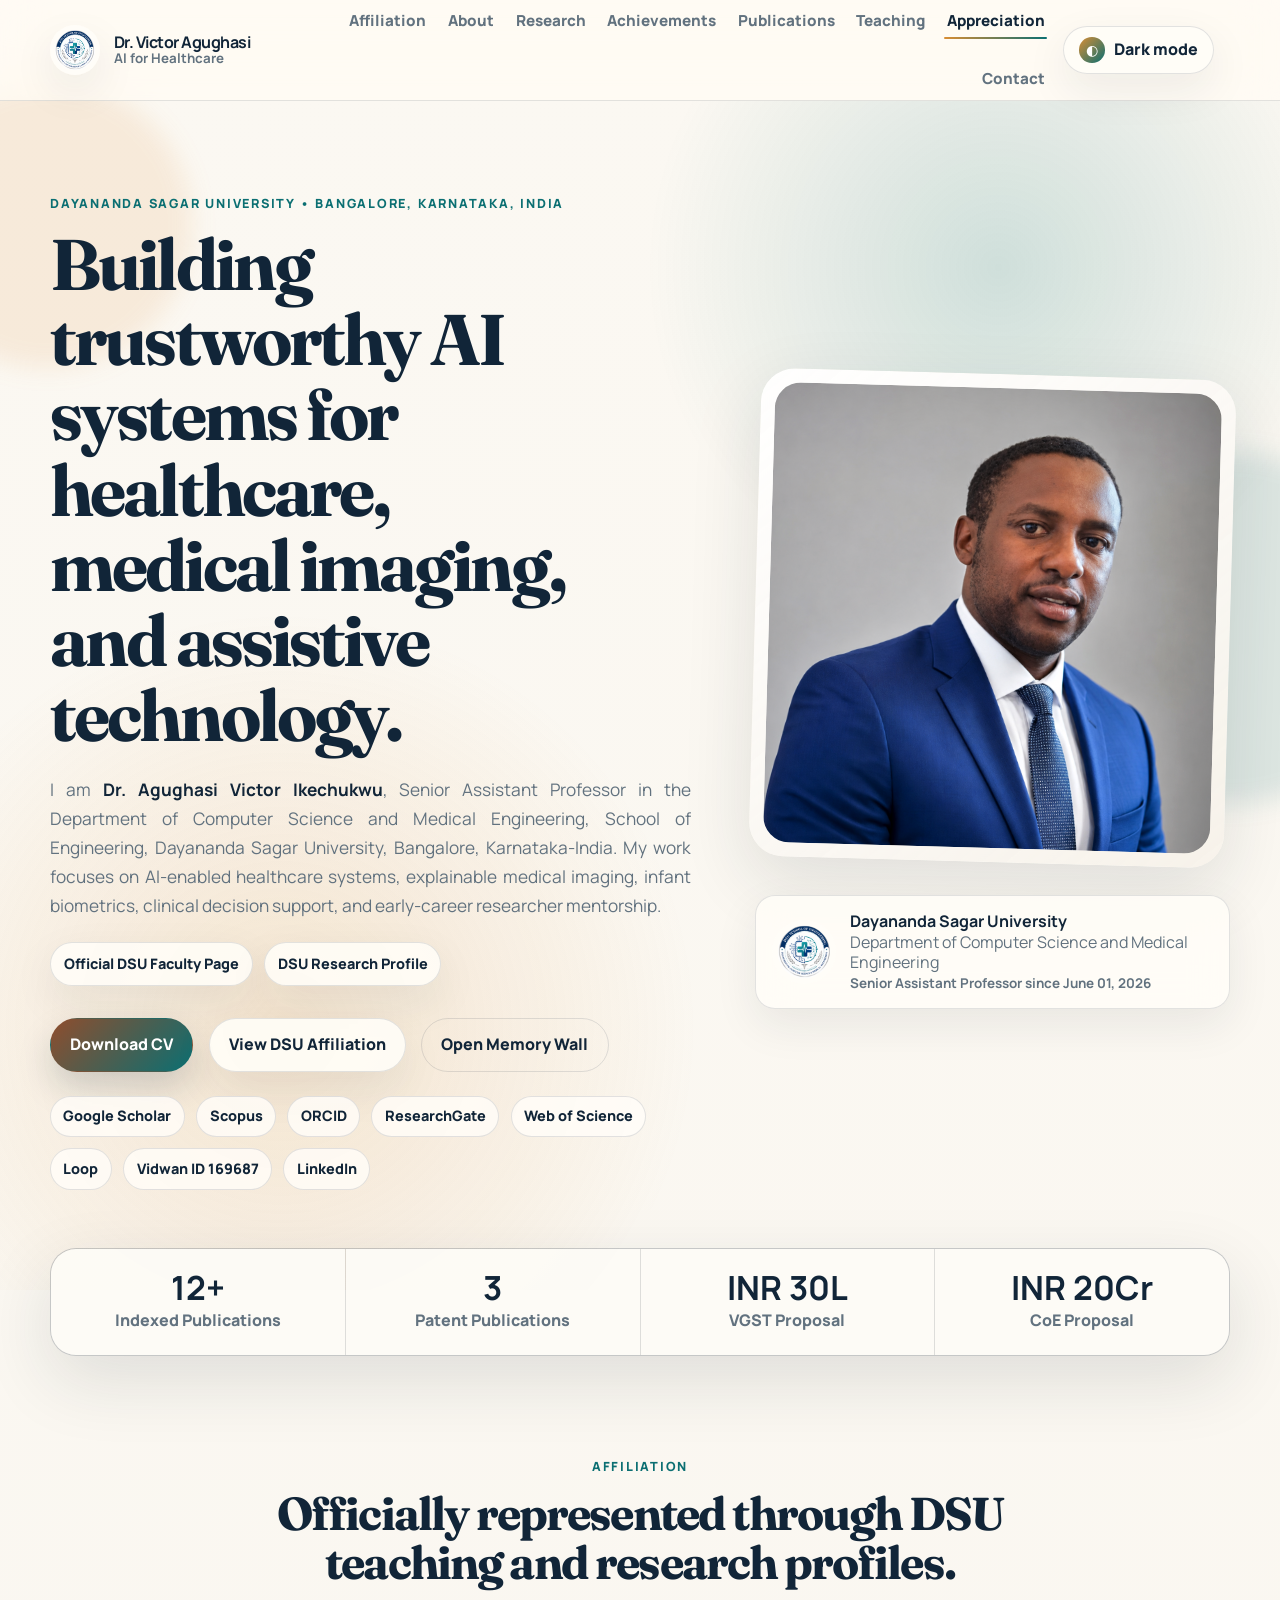
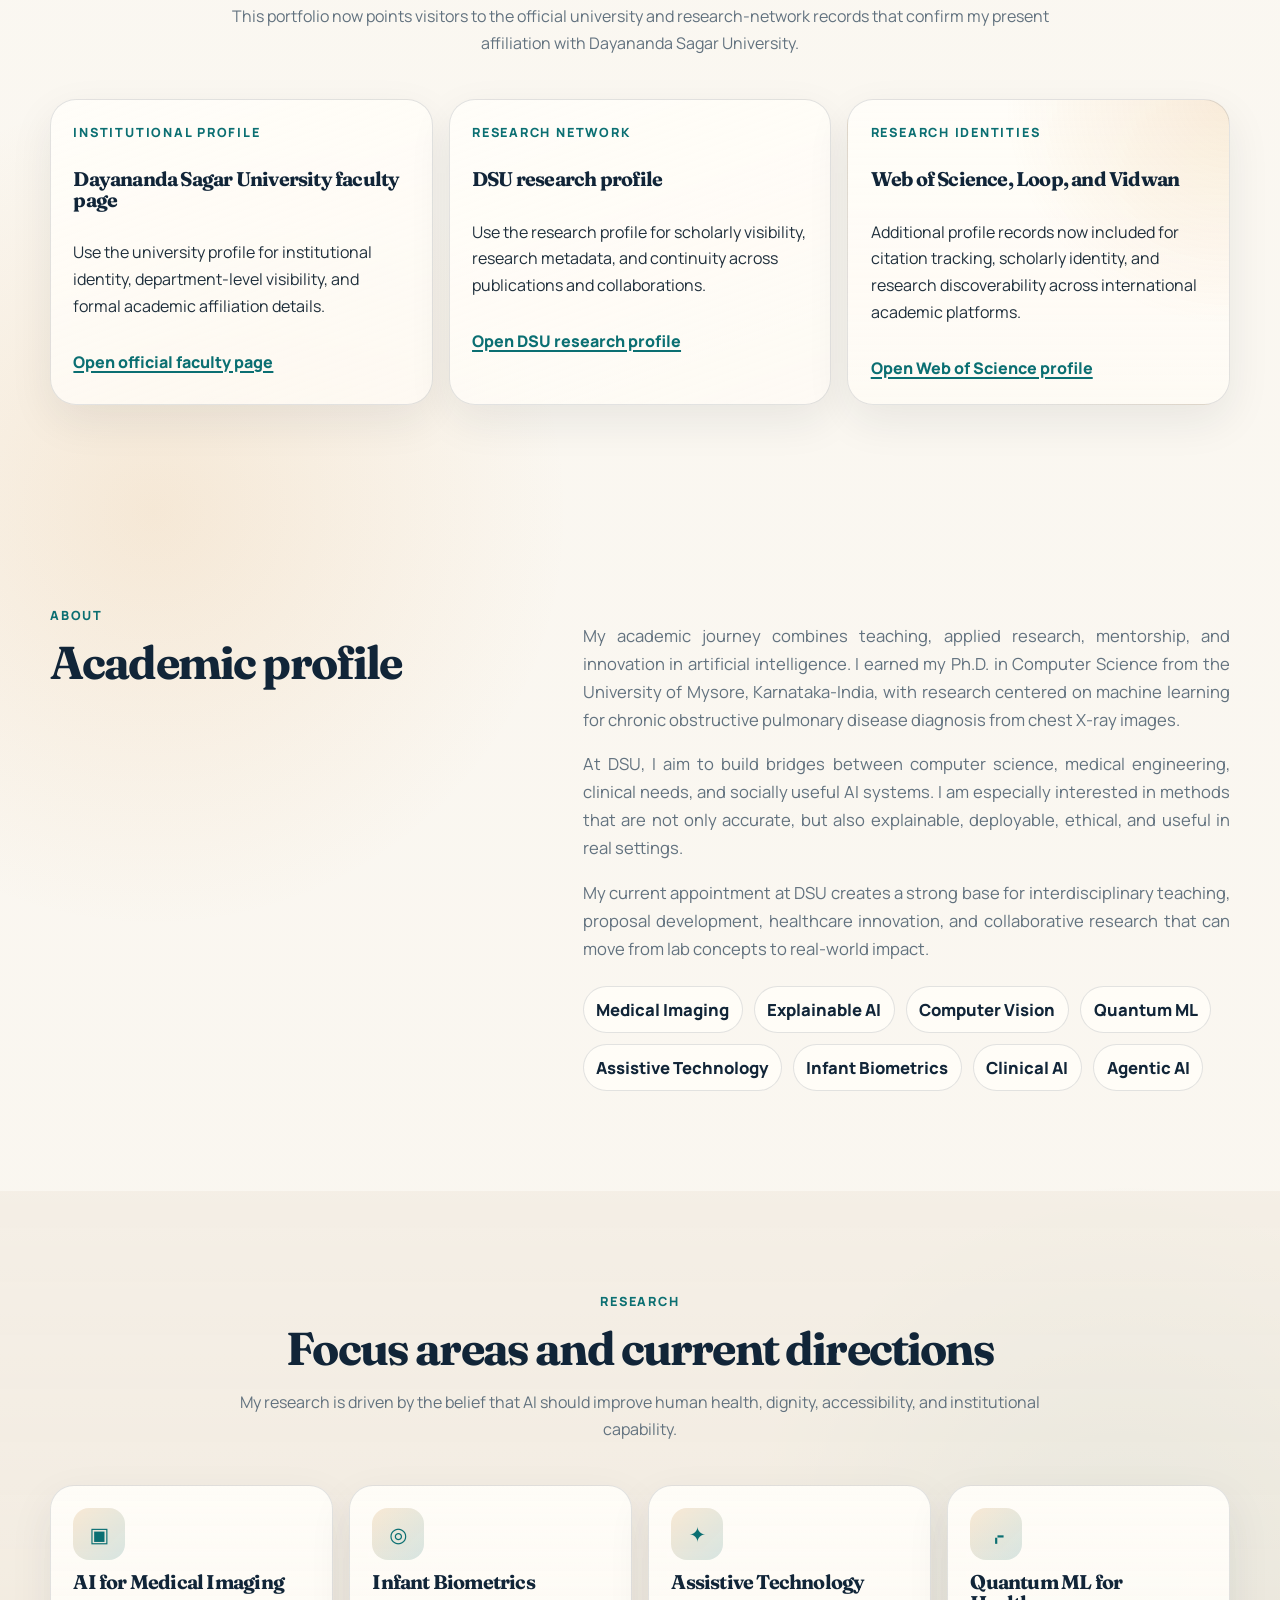
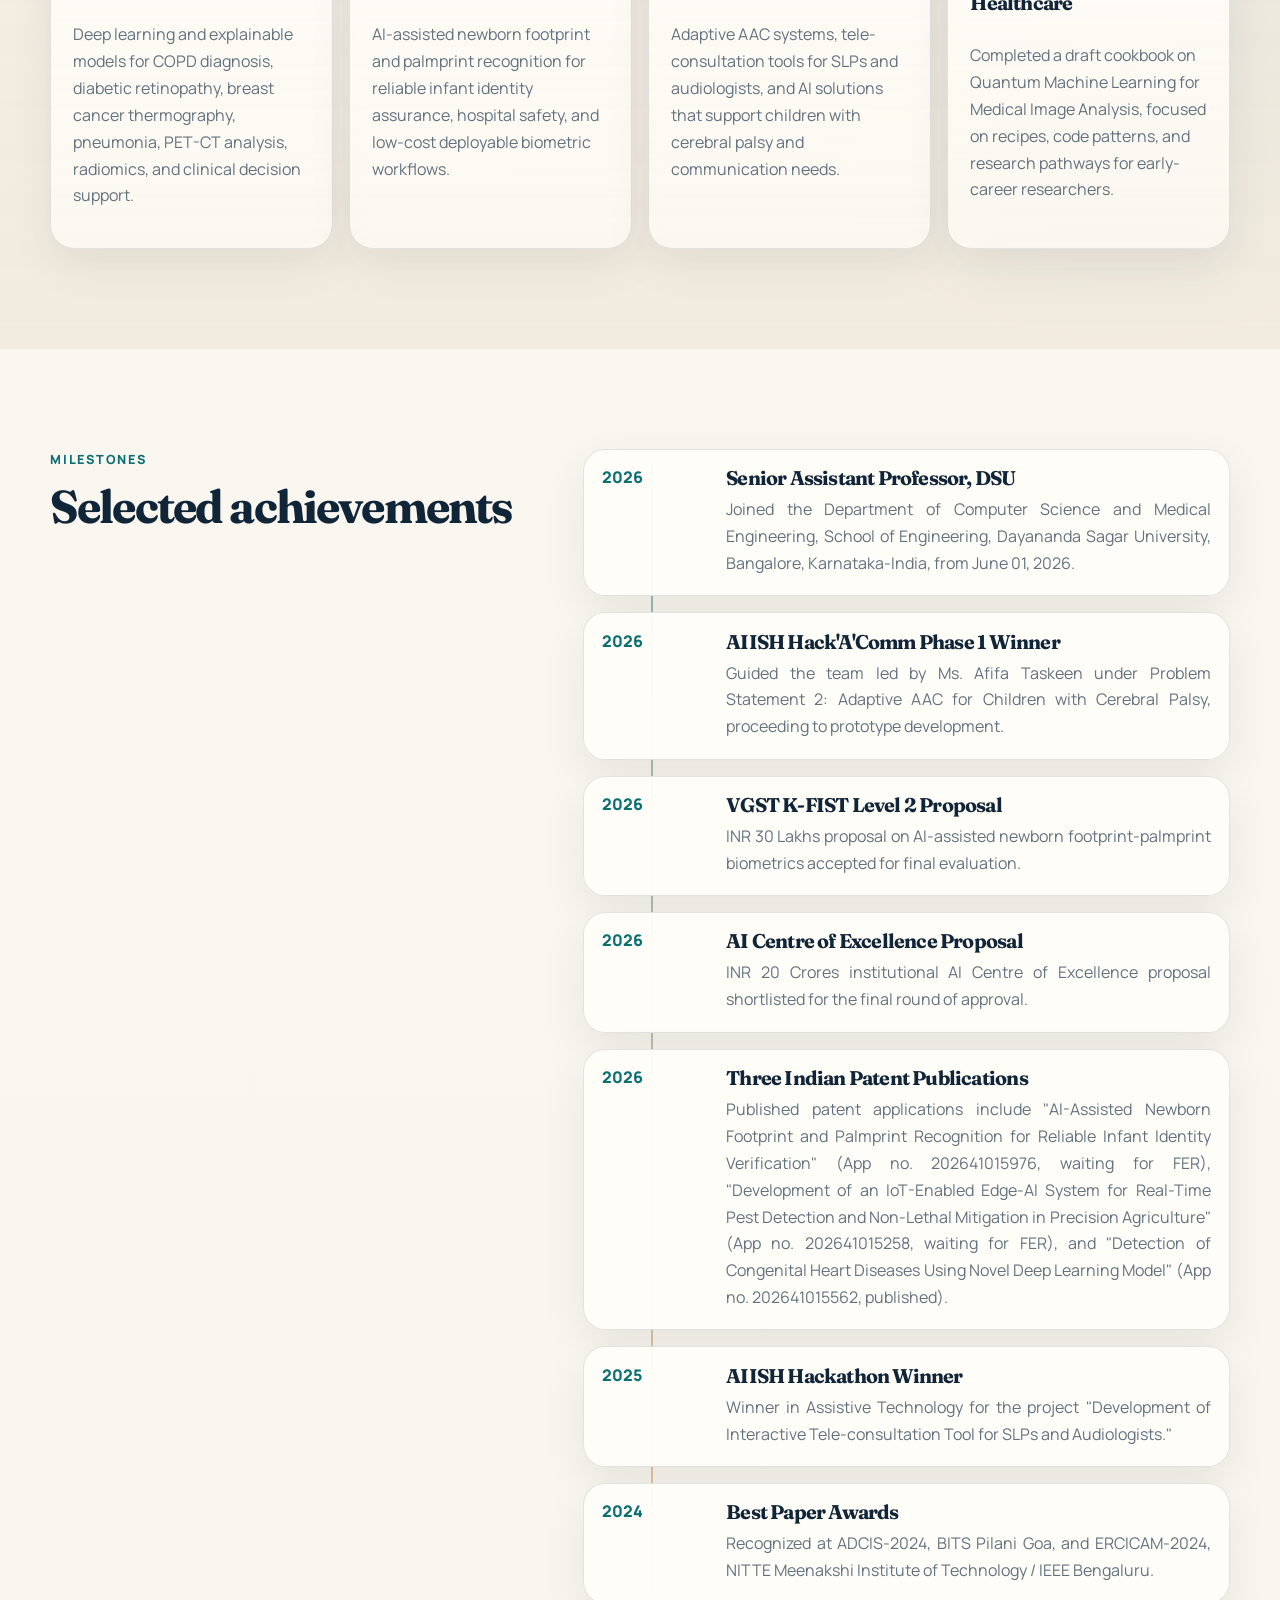
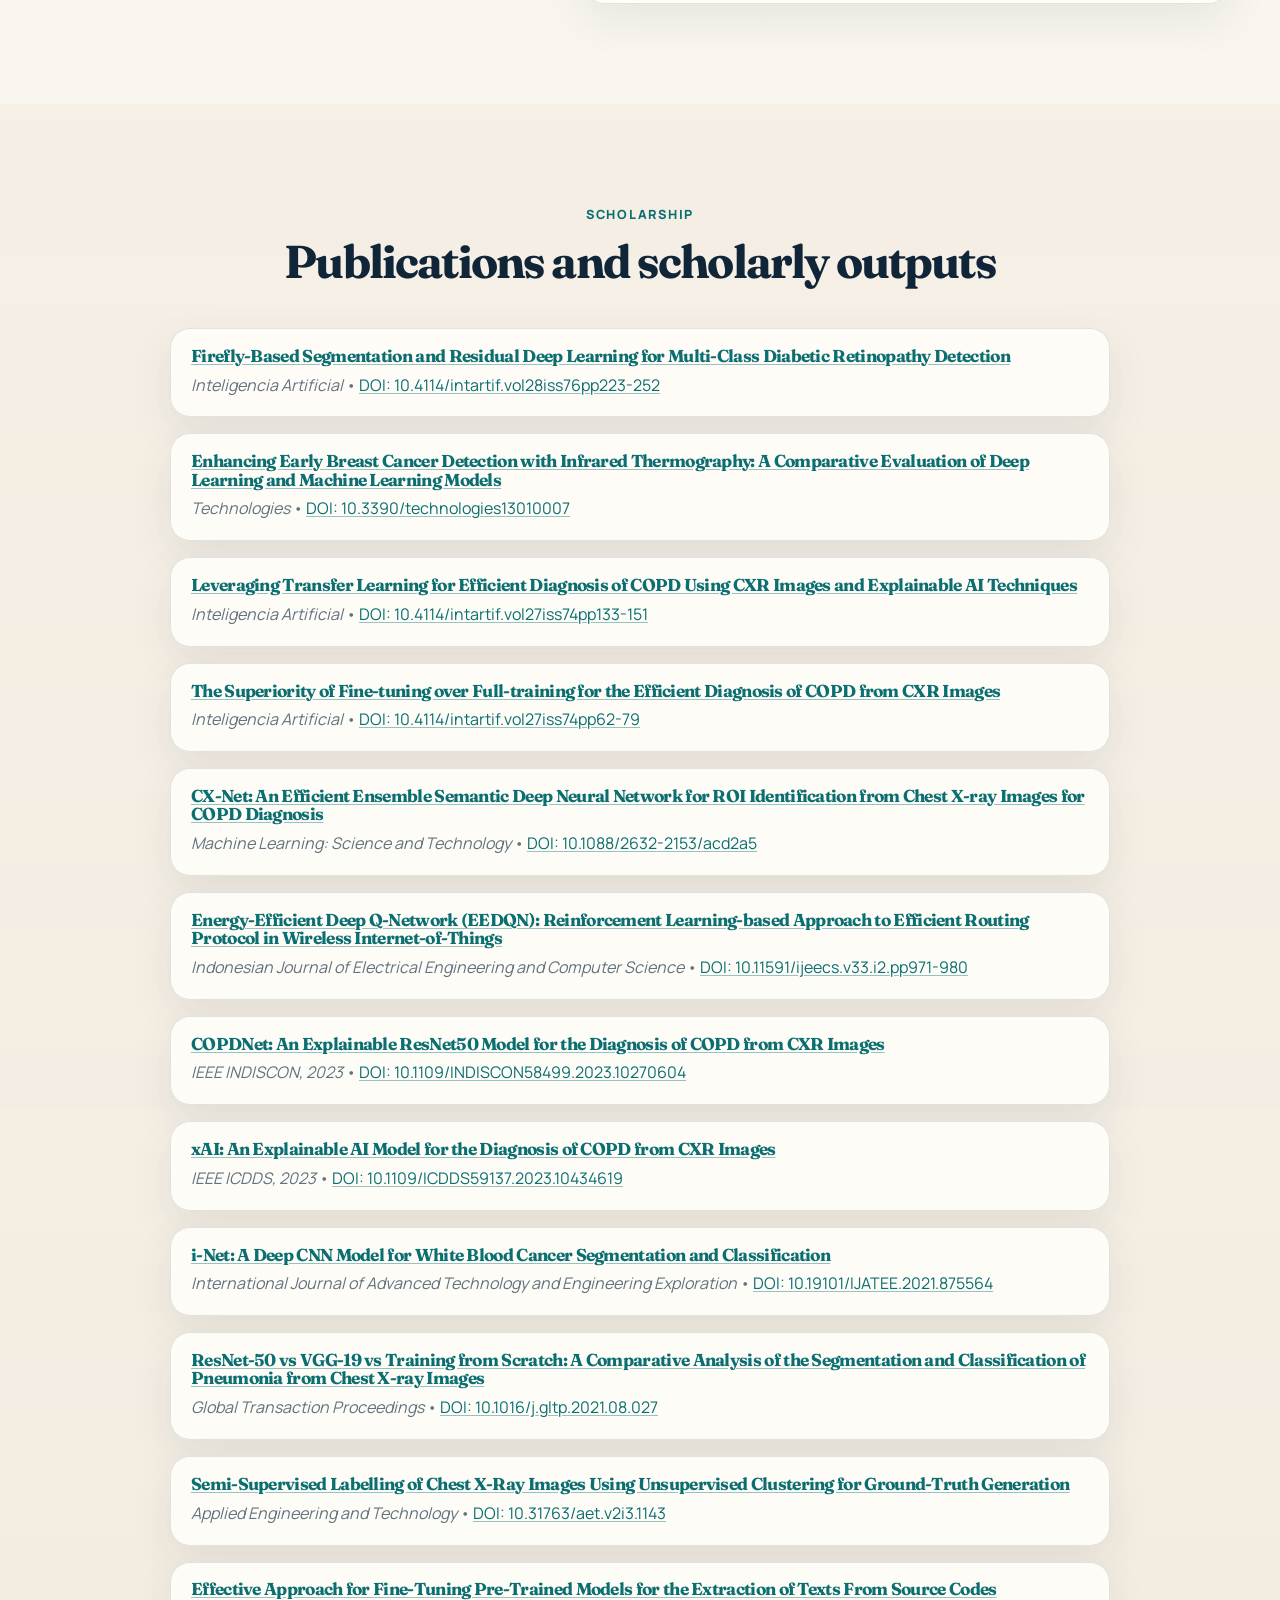
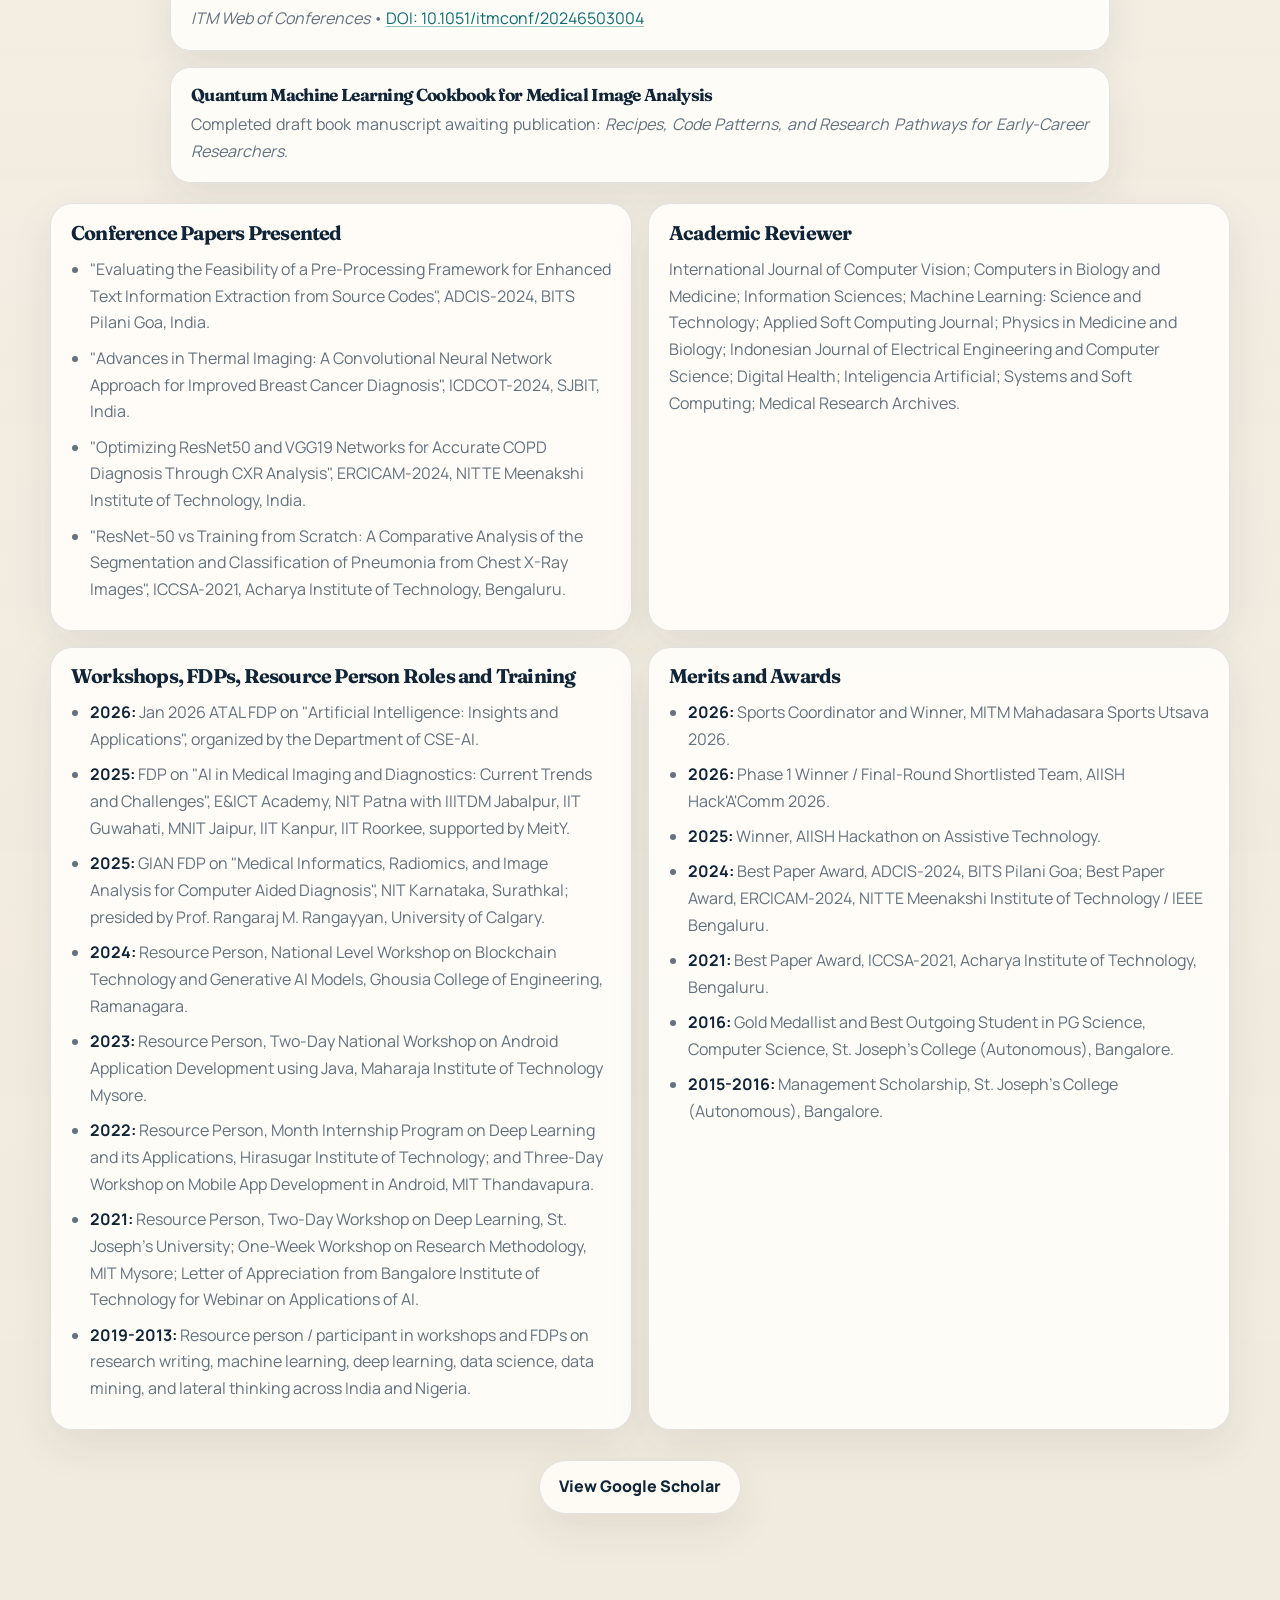
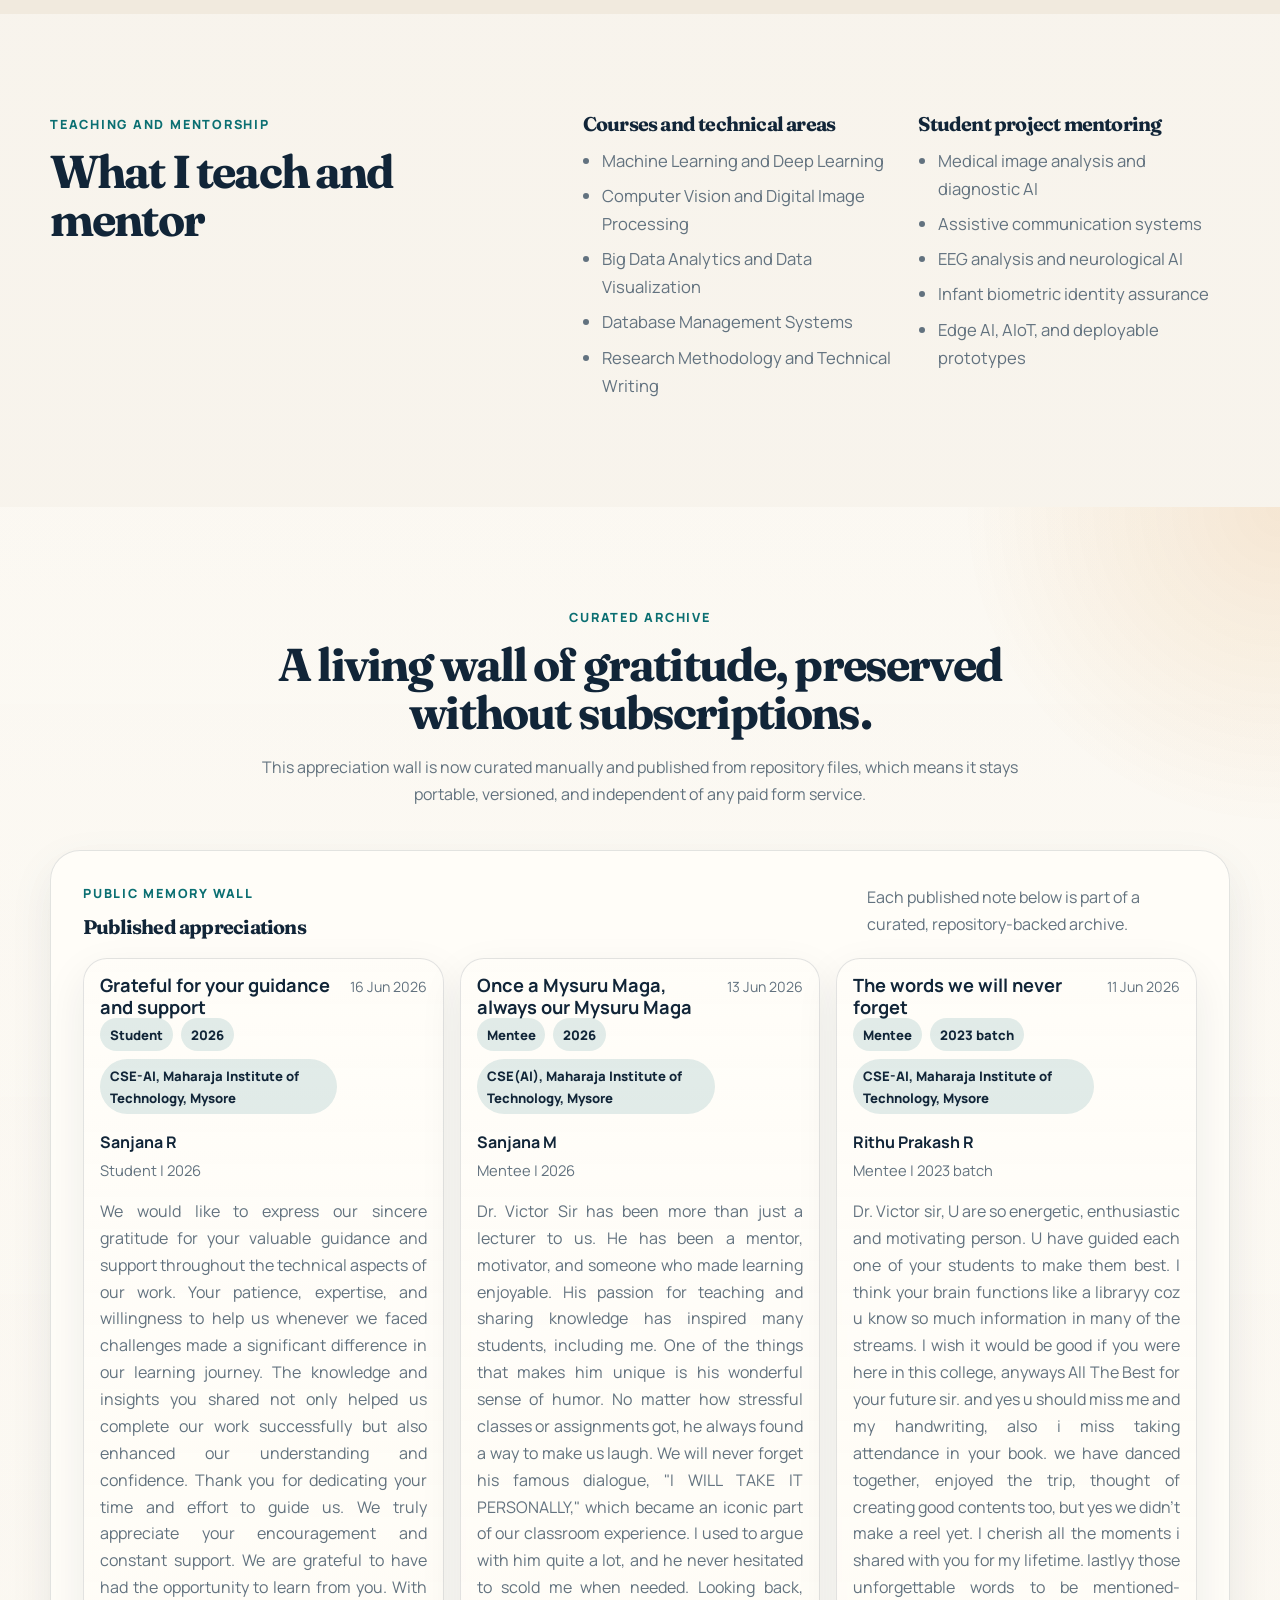
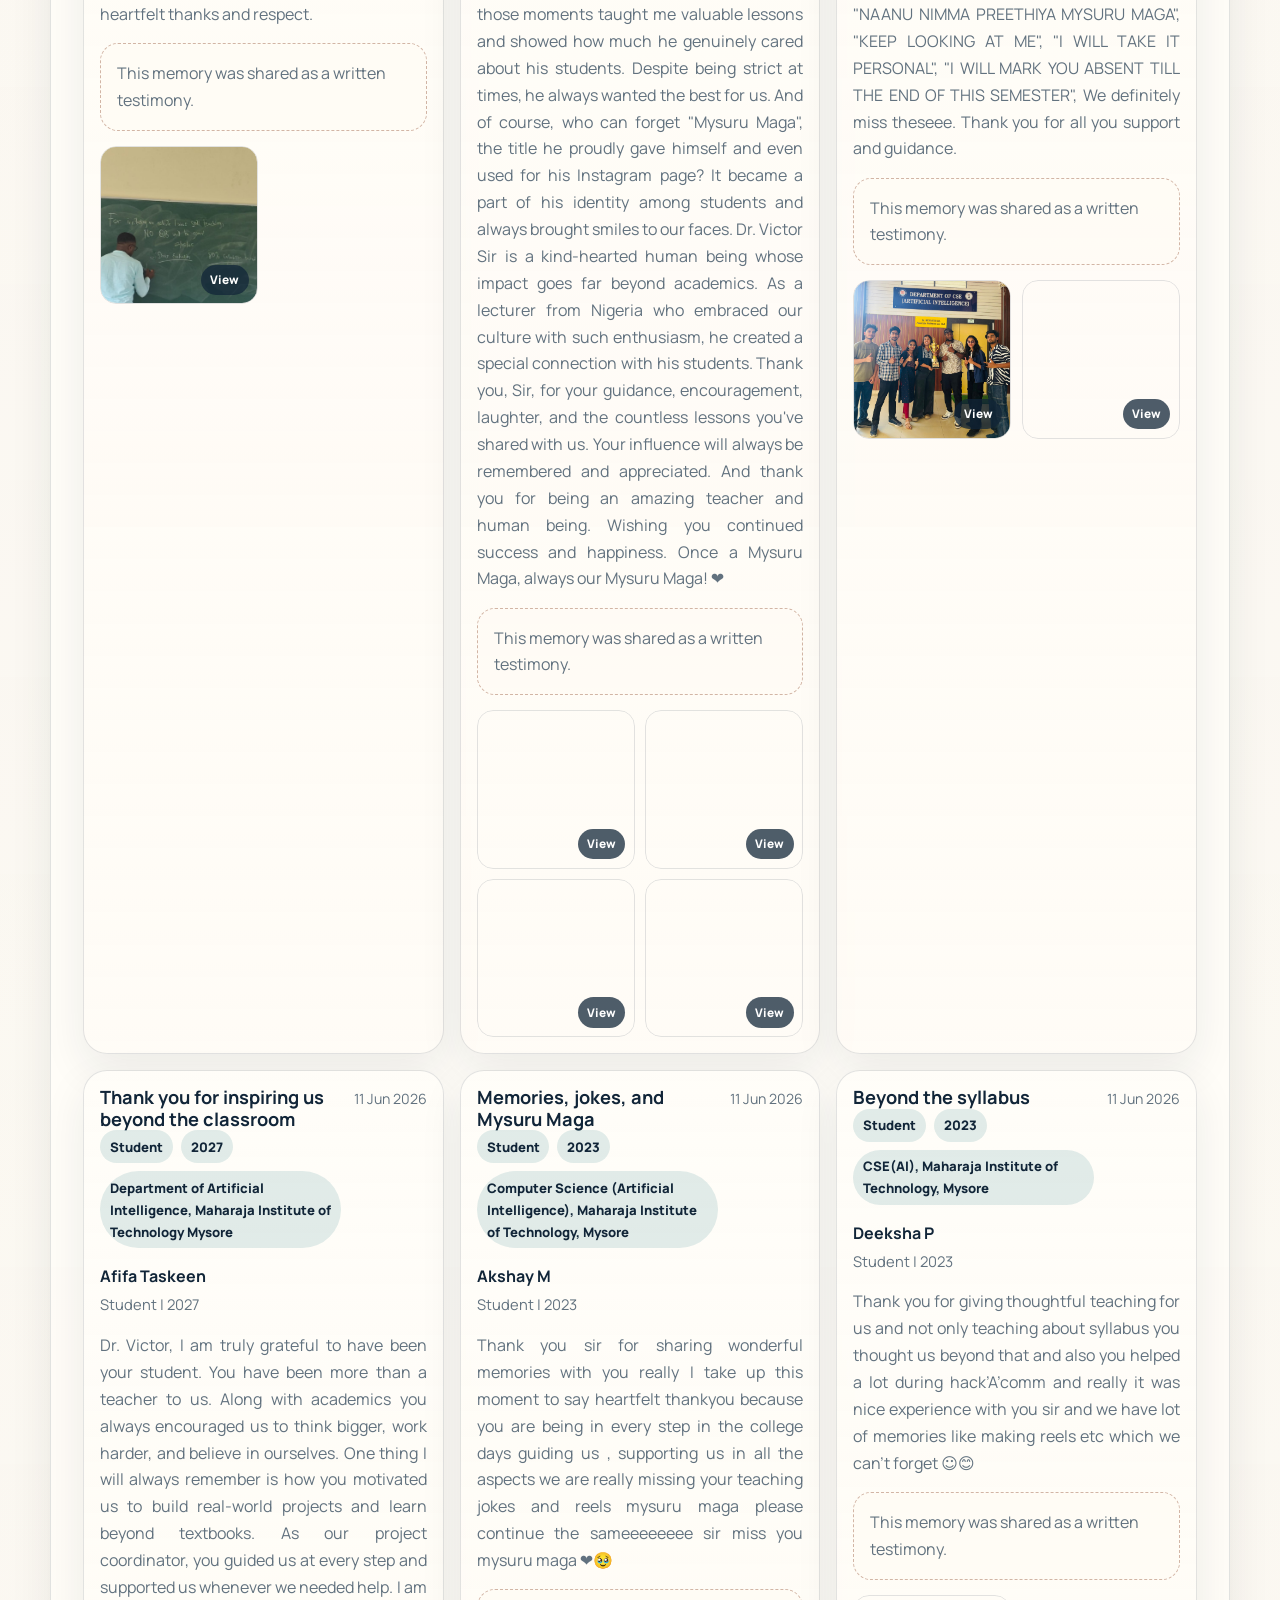
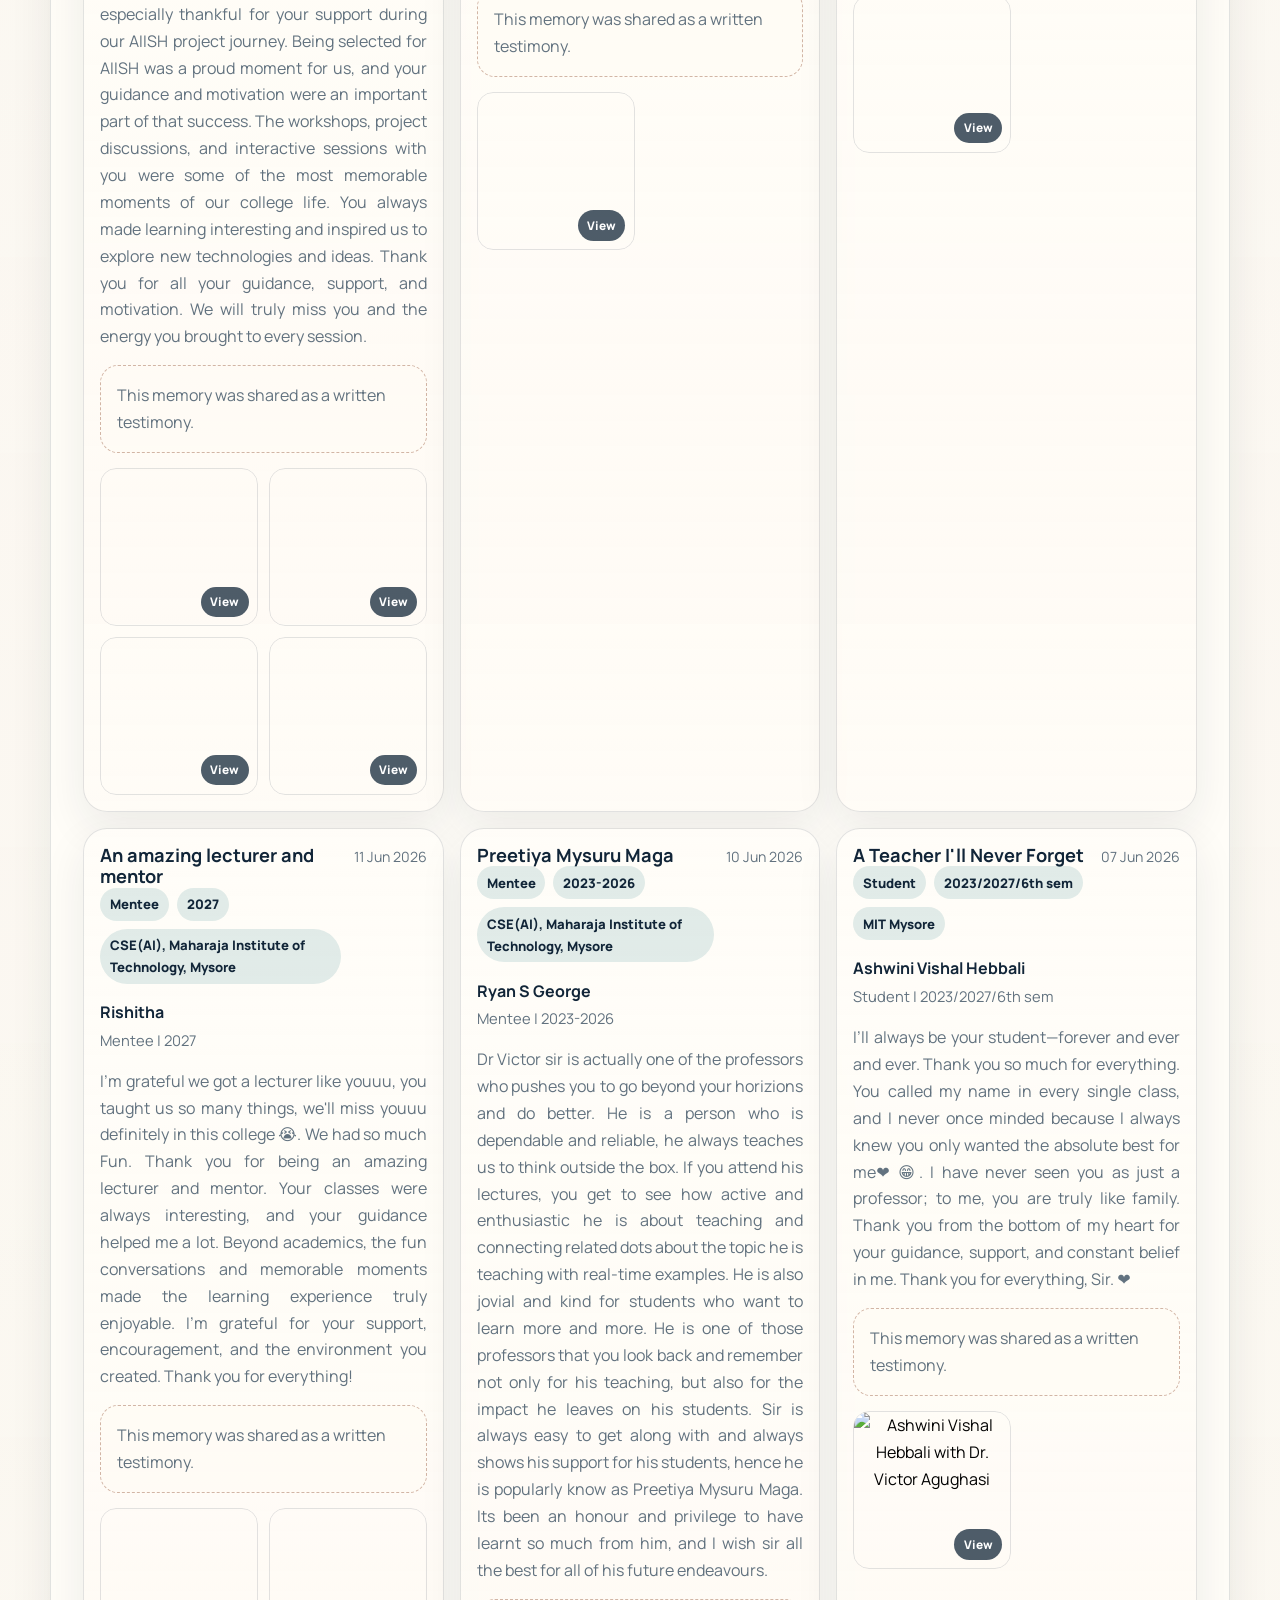
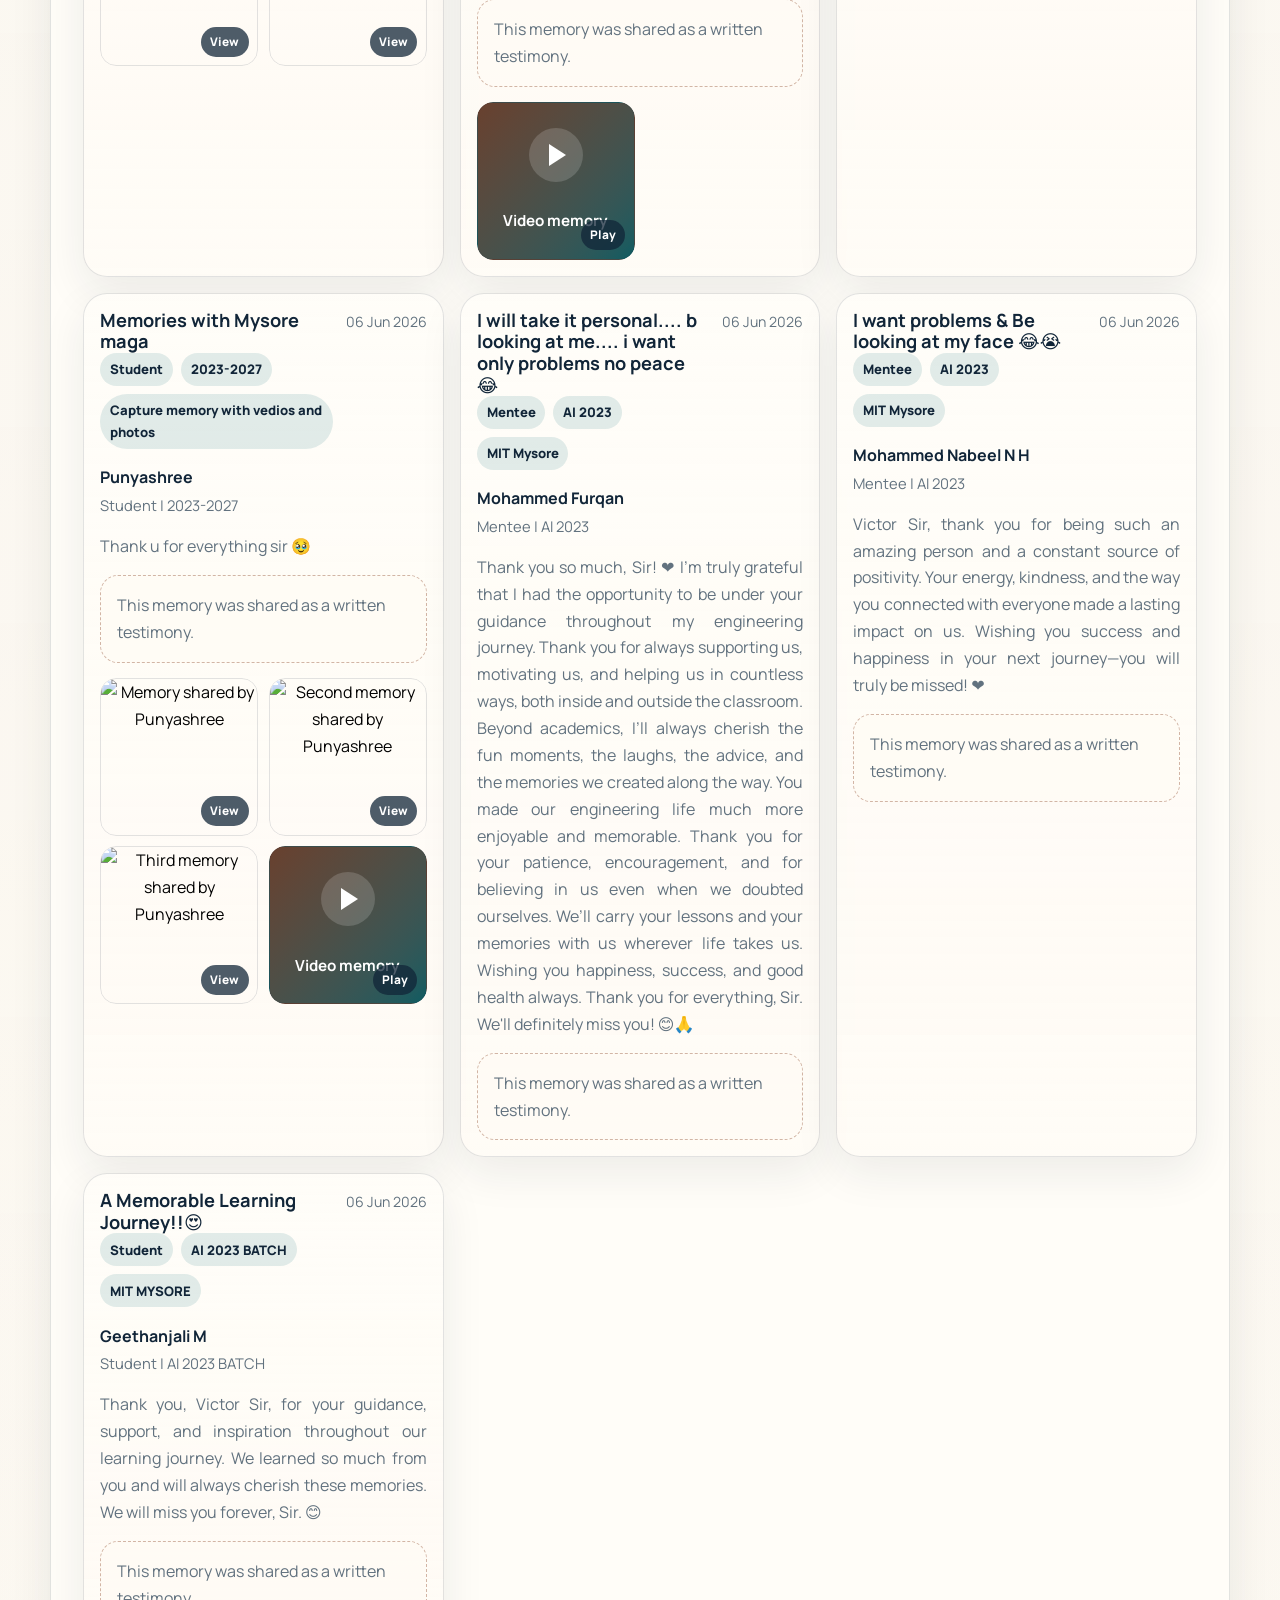
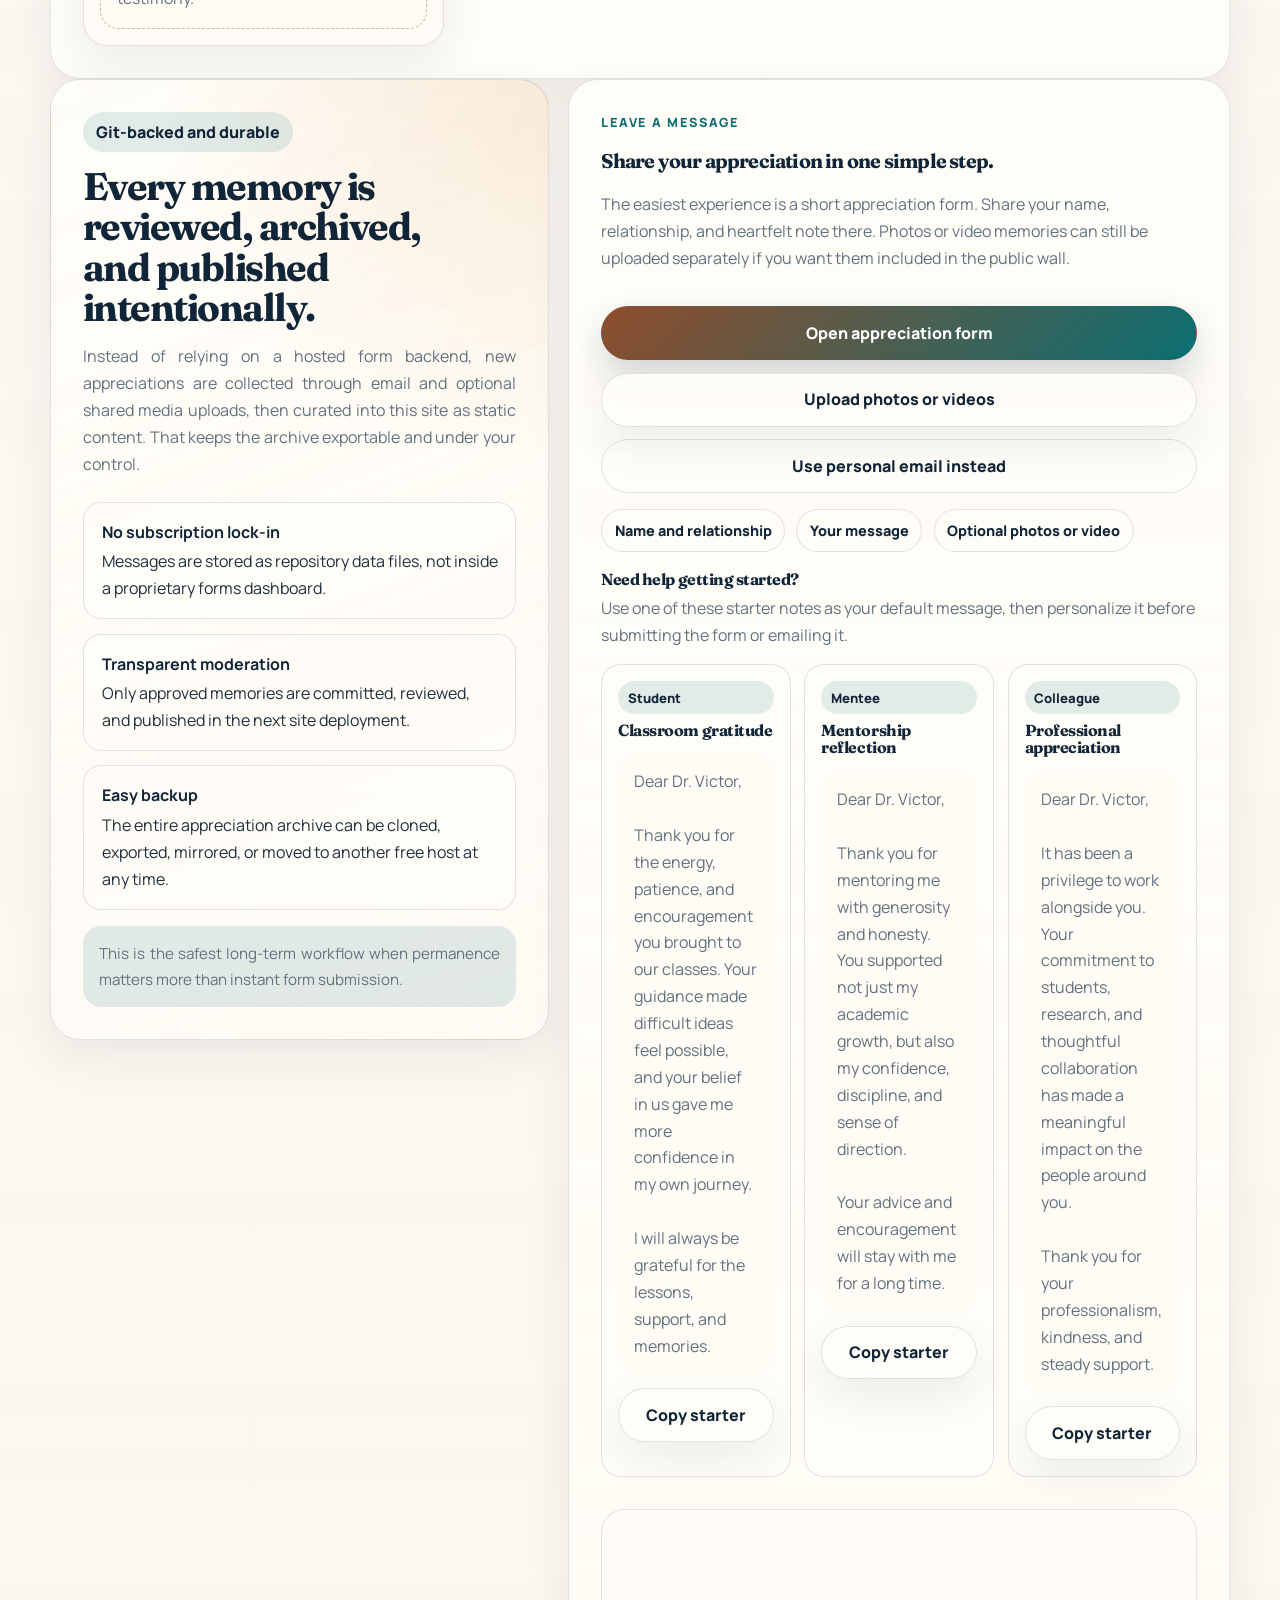
==== commit f71e851b: "Make appreciation wall visible before form" ====
--- a/docs/index.html
+++ b/docs/index.html
@@ -429,6 +429,461 @@
           <p>This appreciation wall is now curated manually and published from repository files, which means it stays portable, versioned, and independent of any paid form service.</p>
         </div>
 
+        <div class="memory-wall reveal delay-2">
+          <div class="memory-wall-head">
+            <div>
+              <p class="eyebrow">Public memory wall</p>
+              <h3>Published appreciations</h3>
+            </div>
+            <p>Each published note below is part of a curated, repository-backed archive.</p>
+          </div>
+
+          <div class="memory-grid" aria-live="polite">
+            <article class="memory-card">
+              <div class="memory-card-header">
+                <div>
+                  <h4>Grateful for your guidance and support</h4>
+                  <div class="memory-meta">
+<span class="memory-chip">Student</span><span class="memory-chip">2026</span><span class="memory-chip">CSE-AI, Maharaja Institute of Technology, Mysore</span>                  </div>
+                </div>
+<div class="memory-date">16 Jun 2026</div>              </div>
+              <div class="memory-author">
+                <strong>Sanjana R</strong>
+<span>Student | 2026</span>              </div>
+              <p>We would like to express our sincere gratitude for your valuable guidance and support throughout the technical aspects of our work. Your patience, expertise, and willingness to help us whenever we faced challenges made a significant difference in our learning journey. The knowledge and insights you shared not only helped us complete our work successfully but also enhanced our understanding and confidence.
+Thank you for dedicating your time and effort to guide us. We truly appreciate your encouragement and constant support. We are grateful to have had the opportunity to learn from you.
+With heartfelt thanks and respect.</p>
+              <div class="memory-testimony-note">This memory was shared as a written testimony.</div>
+              <div class="memory-media-grid">
+                <button
+                  class="memory-media-button"
+                  type="button"
+                  data-media-kind="image"
+                  data-media-url="assets/sanjana-r-appreciation-1.jpg"
+                  data-media-title="Grateful for your guidance and support"
+                  data-media-caption="Sanjana R"
+                >
+                  <img src="assets/sanjana-r-appreciation-1.jpg" alt="Dr. Victor Agughasi writing on a classroom blackboard during a lecture while students watch" loading="lazy" decoding="async" />
+                </button>
+              </div>
+            </article>
+            <article class="memory-card">
+              <div class="memory-card-header">
+                <div>
+                  <h4>Once a Mysuru Maga, always our Mysuru Maga</h4>
+                  <div class="memory-meta">
+<span class="memory-chip">Mentee</span><span class="memory-chip">2026</span><span class="memory-chip">CSE(AI), Maharaja Institute of Technology, Mysore</span>                  </div>
+                </div>
+<div class="memory-date">13 Jun 2026</div>              </div>
+              <div class="memory-author">
+                <strong>Sanjana M</strong>
+<span>Mentee | 2026</span>              </div>
+              <p>Dr. Victor Sir has been more than just a lecturer to us. He has been a mentor, motivator, and someone who made learning enjoyable. His passion for teaching and sharing knowledge has inspired many students, including me.
+
+One of the things that makes him unique is his wonderful sense of humor. No matter how stressful classes or assignments got, he always found a way to make us laugh. We will never forget his famous dialogue, "I WILL TAKE IT PERSONALLY," which became an iconic part of our classroom experience.
+
+I used to argue with him quite a lot, and he never hesitated to scold me when needed. Looking back, those moments taught me valuable lessons and showed how much he genuinely cared about his students. Despite being strict at times, he always wanted the best for us.
+
+And of course, who can forget "Mysuru Maga", the title he proudly gave himself and even used for his Instagram page? It became a part of his identity among students and always brought smiles to our faces.
+
+Dr. Victor Sir is a kind-hearted human being whose impact goes far beyond academics. As a lecturer from Nigeria who embraced our culture with such enthusiasm, he created a special connection with his students. Thank you, Sir, for your guidance, encouragement, laughter, and the countless lessons you've shared with us. Your influence will always be remembered and appreciated. And thank you for being an amazing teacher and human being. Wishing you continued success and happiness.
+
+Once a Mysuru Maga, always our Mysuru Maga! ❤️</p>
+              <div class="memory-testimony-note">This memory was shared as a written testimony.</div>
+              <div class="memory-media-grid">
+                <button
+                  class="memory-media-button"
+                  type="button"
+                  data-media-kind="image"
+                  data-media-url="assets/sanjana-m-appreciation-1.jpg"
+                  data-media-title="Once a Mysuru Maga, always our Mysuru Maga"
+                  data-media-caption="Sanjana M"
+                >
+                  <img src="assets/sanjana-m-appreciation-1.jpg" alt="Dr. Victor Agughasi with two students during a decorated campus celebration" loading="lazy" decoding="async" />
+                </button>
+                <button
+                  class="memory-media-button"
+                  type="button"
+                  data-media-kind="image"
+                  data-media-url="assets/sanjana-m-appreciation-2.jpg"
+                  data-media-title="Once a Mysuru Maga, always our Mysuru Maga"
+                  data-media-caption="Sanjana M"
+                >
+                  <img src="assets/sanjana-m-appreciation-2.jpg" alt="Dr. Victor Agughasi posing with students during a college celebration at MIT Mysore" loading="lazy" decoding="async" />
+                </button>
+                <button
+                  class="memory-media-button"
+                  type="button"
+                  data-media-kind="image"
+                  data-media-url="assets/sanjana-m-appreciation-3.jpg"
+                  data-media-title="Once a Mysuru Maga, always our Mysuru Maga"
+                  data-media-caption="Sanjana M"
+                >
+                  <img src="assets/sanjana-m-appreciation-3.jpg" alt="Dr. Victor Agughasi checking notes and attendance during class" loading="lazy" decoding="async" />
+                </button>
+                <button
+                  class="memory-media-button"
+                  type="button"
+                  data-media-kind="image"
+                  data-media-url="assets/sanjana-m-appreciation-4.jpg"
+                  data-media-title="Once a Mysuru Maga, always our Mysuru Maga"
+                  data-media-caption="Sanjana M"
+                >
+                  <img src="assets/sanjana-m-appreciation-4.jpg" alt="Dr. Victor Agughasi writing on the classroom blackboard during a lecture" loading="lazy" decoding="async" />
+                </button>
+              </div>
+            </article>
+            <article class="memory-card">
+              <div class="memory-card-header">
+                <div>
+                  <h4>The words we will never forget</h4>
+                  <div class="memory-meta">
+<span class="memory-chip">Mentee</span><span class="memory-chip">2023 batch</span><span class="memory-chip">CSE-AI, Maharaja Institute of Technology, Mysore</span>                  </div>
+                </div>
+<div class="memory-date">11 Jun 2026</div>              </div>
+              <div class="memory-author">
+                <strong>Rithu Prakash R</strong>
+<span>Mentee | 2023 batch</span>              </div>
+              <p>Dr. Victor sir, 
+U are so energetic, enthusiastic and motivating person. U have guided each one of your students to make them best. I think your brain functions like a libraryy coz u know so much information in many of the streams. I wish it would be good if you were here in this college, anyways All The Best for your future sir. and yes u should miss me and my handwriting, also i miss taking attendance in your book. we have danced together, enjoyed the trip, thought of creating good contents too, but yes we didn't make a reel yet. I cherish all the moments i shared with you for my lifetime. lastlyy those unforgettable words to be mentioned- "NAANU NIMMA PREETHIYA MYSURU MAGA", "KEEP LOOKING AT ME", "I WILL TAKE IT PERSONAL", "I WILL MARK YOU ABSENT TILL THE END OF THIS SEMESTER", We definitely miss theseee. Thank you for all you support and guidance.</p>
+              <div class="memory-testimony-note">This memory was shared as a written testimony.</div>
+              <div class="memory-media-grid">
+                <button
+                  class="memory-media-button"
+                  type="button"
+                  data-media-kind="image"
+                  data-media-url="assets/rithu-prakash-r-appreciation-1.jpeg"
+                  data-media-title="The words we will never forget"
+                  data-media-caption="Rithu Prakash R"
+                >
+                  <img src="assets/rithu-prakash-r-appreciation-1.jpeg" alt="Rithu Prakash R with Dr. Victor Agughasi and classmates" loading="lazy" decoding="async" />
+                </button>
+                <button
+                  class="memory-media-button"
+                  type="button"
+                  data-media-kind="image"
+                  data-media-url="assets/rithu-prakash-r-appreciation-2.jpeg"
+                  data-media-title="The words we will never forget"
+                  data-media-caption="Rithu Prakash R"
+                >
+                  <img src="assets/rithu-prakash-r-appreciation-2.jpeg" alt="Beach trip memory shared by Rithu Prakash R" loading="lazy" decoding="async" />
+                </button>
+              </div>
+            </article>
+            <article class="memory-card">
+              <div class="memory-card-header">
+                <div>
+                  <h4>Thank you for inspiring us beyond the classroom</h4>
+                  <div class="memory-meta">
+<span class="memory-chip">Student</span><span class="memory-chip">2027</span><span class="memory-chip">Department of Artificial Intelligence, Maharaja Institute of Technology Mysore</span>                  </div>
+                </div>
+<div class="memory-date">11 Jun 2026</div>              </div>
+              <div class="memory-author">
+                <strong>Afifa Taskeen</strong>
+<span>Student | 2027</span>              </div>
+              <p>Dr. Victor,
+
+I am truly grateful to have been your student. You have been more than a teacher to us. Along with academics you always encouraged us to think bigger, work harder, and believe in ourselves.
+
+One thing I will always remember is how you motivated us to build real-world projects and learn beyond textbooks. As our project coordinator, you guided us at every step and supported us whenever we needed help. I am especially thankful for your support during our AIISH project journey. Being selected for AIISH was a proud moment for us, and your guidance and motivation were an important part of that success.
+
+The workshops, project discussions, and interactive sessions with you were some of the most memorable moments of our college life. You always made learning interesting and inspired us to explore new technologies and ideas.
+
+Thank you for all your guidance, support, and motivation.
+
+We will truly miss you and the energy you brought to every session.</p>
+              <div class="memory-testimony-note">This memory was shared as a written testimony.</div>
+              <div class="memory-media-grid">
+                <button
+                  class="memory-media-button"
+                  type="button"
+                  data-media-kind="image"
+                  data-media-url="assets/afifa-taskeen-appreciation-1.jpg"
+                  data-media-title="Thank you for inspiring us beyond the classroom"
+                  data-media-caption="Afifa Taskeen"
+                >
+                  <img src="assets/afifa-taskeen-appreciation-1.jpg" alt="Newspaper clipping memory shared by Afifa Taskeen featuring Dr. Victor Agughasi with students" loading="lazy" decoding="async" />
+                </button>
+                <button
+                  class="memory-media-button"
+                  type="button"
+                  data-media-kind="image"
+                  data-media-url="assets/afifa-taskeen-appreciation-2.jpeg"
+                  data-media-title="Thank you for inspiring us beyond the classroom"
+                  data-media-caption="Afifa Taskeen"
+                >
+                  <img src="assets/afifa-taskeen-appreciation-2.jpeg" alt="Afifa Taskeen selfie with Dr. Victor Agughasi and classmates after a session" loading="lazy" decoding="async" />
+                </button>
+                <button
+                  class="memory-media-button"
+                  type="button"
+                  data-media-kind="image"
+                  data-media-url="assets/afifa-taskeen-appreciation-3.jpg"
+                  data-media-title="Thank you for inspiring us beyond the classroom"
+                  data-media-caption="Afifa Taskeen"
+                >
+                  <img src="assets/afifa-taskeen-appreciation-3.jpg" alt="Dr. Victor Agughasi leading a workshop session in Mandya, Karnataka" loading="lazy" decoding="async" />
+                </button>
+                <button
+                  class="memory-media-button"
+                  type="button"
+                  data-media-kind="image"
+                  data-media-url="assets/afifa-taskeen-appreciation-4.jpg"
+                  data-media-title="Thank you for inspiring us beyond the classroom"
+                  data-media-caption="Afifa Taskeen"
+                >
+                  <img src="assets/afifa-taskeen-appreciation-4.jpg" alt="Dr. Victor Agughasi demonstrating a VR headset during an interactive class" loading="lazy" decoding="async" />
+                </button>
+              </div>
+            </article>
+            <article class="memory-card">
+              <div class="memory-card-header">
+                <div>
+                  <h4>Memories, jokes, and Mysuru Maga</h4>
+                  <div class="memory-meta">
+<span class="memory-chip">Student</span><span class="memory-chip">2023</span><span class="memory-chip">Computer Science (Artificial Intelligence), Maharaja Institute of Technology, Mysore</span>                  </div>
+                </div>
+<div class="memory-date">11 Jun 2026</div>              </div>
+              <div class="memory-author">
+                <strong>Akshay M</strong>
+<span>Student | 2023</span>              </div>
+              <p>Thank you sir for sharing wonderful memories with you really I take up this moment to say heartfelt thankyou because you are  being  in every step in the college days guiding us , supporting us in all the aspects we are really missing your teaching jokes and reels mysuru maga please continue the sameeeeeeee sir miss you mysuru maga ❤️🥹</p>
+              <div class="memory-testimony-note">This memory was shared as a written testimony.</div>
+              <div class="memory-media-grid">
+                <button
+                  class="memory-media-button"
+                  type="button"
+                  data-media-kind="image"
+                  data-media-url="assets/akshay-m-appreciation.jpg"
+                  data-media-title="Memories, jokes, and Mysuru Maga"
+                  data-media-caption="Akshay M"
+                >
+                  <img src="assets/akshay-m-appreciation.jpg" alt="Akshay M with Dr. Victor Agughasi" loading="lazy" decoding="async" />
+                </button>
+              </div>
+            </article>
+            <article class="memory-card">
+              <div class="memory-card-header">
+                <div>
+                  <h4>Beyond the syllabus</h4>
+                  <div class="memory-meta">
+<span class="memory-chip">Student</span><span class="memory-chip">2023</span><span class="memory-chip">CSE(AI), Maharaja Institute of Technology, Mysore</span>                  </div>
+                </div>
+<div class="memory-date">11 Jun 2026</div>              </div>
+              <div class="memory-author">
+                <strong>Deeksha P</strong>
+<span>Student | 2023</span>              </div>
+              <p>Thank you for giving thoughtful teaching for us and not only teaching about syllabus you thought us beyond that and also you helped a lot during hack’A’comm and really it was nice experience with you sir and we have lot of memories like making reels etc which we can’t forget  ☺️😊</p>
+              <div class="memory-testimony-note">This memory was shared as a written testimony.</div>
+              <div class="memory-media-grid">
+                <button
+                  class="memory-media-button"
+                  type="button"
+                  data-media-kind="image"
+                  data-media-url="assets/deeksha-p-appreciation.jpeg"
+                  data-media-title="Beyond the syllabus"
+                  data-media-caption="Deeksha P"
+                >
+                  <img src="assets/deeksha-p-appreciation.jpeg" alt="Deeksha P with Dr. Victor Agughasi at Hack 'A' Comm 2026" loading="lazy" decoding="async" />
+                </button>
+              </div>
+            </article>
+            <article class="memory-card">
+              <div class="memory-card-header">
+                <div>
+                  <h4>An amazing lecturer and mentor</h4>
+                  <div class="memory-meta">
+<span class="memory-chip">Mentee</span><span class="memory-chip">2027</span><span class="memory-chip">CSE(AI), Maharaja Institute of Technology, Mysore</span>                  </div>
+                </div>
+<div class="memory-date">11 Jun 2026</div>              </div>
+              <div class="memory-author">
+                <strong>Rishitha</strong>
+<span>Mentee | 2027</span>              </div>
+              <p>I'm grateful we got a lecturer like youuu, you taught us so many things, we'll miss youuu definitely in this college 😭. We had so much Fun.
+Thank you for being an amazing lecturer and mentor. Your classes were always interesting, and your guidance helped me a lot. Beyond academics, the fun conversations and memorable moments made the learning experience truly enjoyable. I'm grateful for your support, encouragement, and the environment you created. Thank you for everything!</p>
+              <div class="memory-testimony-note">This memory was shared as a written testimony.</div>
+              <div class="memory-media-grid">
+                <button
+                  class="memory-media-button"
+                  type="button"
+                  data-media-kind="image"
+                  data-media-url="assets/rishitha-appreciation-1.jpeg"
+                  data-media-title="An amazing lecturer and mentor"
+                  data-media-caption="Rishitha"
+                >
+                  <img src="assets/rishitha-appreciation-1.jpeg" alt="Rishitha with Dr. Victor Agughasi and classmates in Mysuru" loading="lazy" decoding="async" />
+                </button>
+                <button
+                  class="memory-media-button"
+                  type="button"
+                  data-media-kind="image"
+                  data-media-url="assets/rishitha-appreciation-2.jpeg"
+                  data-media-title="An amazing lecturer and mentor"
+                  data-media-caption="Rishitha"
+                >
+                  <img src="assets/rishitha-appreciation-2.jpeg" alt="Beach trip memory shared by Rishitha" loading="lazy" decoding="async" />
+                </button>
+              </div>
+            </article>
+            <article class="memory-card">
+              <div class="memory-card-header">
+                <div>
+                  <h4>Preetiya Mysuru Maga</h4>
+                  <div class="memory-meta">
+<span class="memory-chip">Mentee</span><span class="memory-chip">2023-2026</span><span class="memory-chip">CSE(AI), Maharaja Institute of Technology, Mysore</span>                  </div>
+                </div>
+<div class="memory-date">10 Jun 2026</div>              </div>
+              <div class="memory-author">
+                <strong>Ryan S George</strong>
+<span>Mentee | 2023-2026</span>              </div>
+              <p>Dr Victor sir is actually one of the professors who pushes you to go beyond your horizions and do better. He is a person who is dependable and reliable, he always teaches us to think outside the box. If you attend his lectures, you get to see how active and enthusiastic he is about teaching and connecting related dots about the topic he is teaching with real-time examples. He is also jovial and kind for students who want to learn more and more. He is one of those professors that you look back and remember not only for his teaching, but also for the impact he leaves on his students. Sir is always easy to get along with and always shows his support for his students, hence he is popularly know as Preetiya Mysuru Maga. Its been an honour and privilege to have learnt so much from him, and I wish sir all the best for all of his future endeavours.</p>
+              <div class="memory-testimony-note">This memory was shared as a written testimony.</div>
+              <div class="memory-media-grid">
+                <button
+                  class="memory-media-button"
+                  type="button"
+                  data-media-kind="video"
+                  data-media-url="assets/ryan-s-george-appreciation.mp4"
+                  data-media-title="Preetiya Mysuru Maga"
+                  data-media-caption="Ryan S George"
+                >
+                  <div class="memory-video-placeholder">
+                    <span aria-hidden="true"></span>
+                    <strong>Video memory</strong>
+                  </div>
+                </button>
+              </div>
+            </article>
+            <article class="memory-card">
+              <div class="memory-card-header">
+                <div>
+                  <h4>A Teacher I'll Never Forget</h4>
+                  <div class="memory-meta">
+<span class="memory-chip">Student</span><span class="memory-chip">2023/2027/6th sem</span><span class="memory-chip">MIT Mysore</span>                  </div>
+                </div>
+<div class="memory-date">07 Jun 2026</div>              </div>
+              <div class="memory-author">
+                <strong>Ashwini Vishal Hebbali</strong>
+<span>Student | 2023/2027/6th sem</span>              </div>
+              <p>I’ll always be your student—forever and ever and ever. Thank you so much for everything. You called my name in every single class, and I never once minded because I always knew you only wanted the absolute best for me❤️😁. I have never seen you as just a professor; to me, you are truly like family. Thank you from the bottom of my heart for your guidance, support, and constant belief in me. Thank you for everything, Sir. ❤️</p>
+              <div class="memory-testimony-note">This memory was shared as a written testimony.</div>
+              <div class="memory-media-grid">
+                <button
+                  class="memory-media-button"
+                  type="button"
+                  data-media-kind="image"
+                  data-media-url="https://d33wubrfki0l68.cloudfront.net/d2dd0b85-f3f0-4de3-a2d1-bbcc7a2a588d/One%20with%20victor%20sir.jpeg"
+                  data-media-title="A Teacher I'll Never Forget"
+                  data-media-caption="Ashwini Vishal Hebbali"
+                >
+                  <img src="https://d33wubrfki0l68.cloudfront.net/d2dd0b85-f3f0-4de3-a2d1-bbcc7a2a588d/One%20with%20victor%20sir.jpeg" alt="Ashwini Vishal Hebbali with Dr. Victor Agughasi" loading="lazy" decoding="async" />
+                </button>
+              </div>
+            </article>
+            <article class="memory-card">
+              <div class="memory-card-header">
+                <div>
+                  <h4>Memories with Mysore maga</h4>
+                  <div class="memory-meta">
+<span class="memory-chip">Student</span><span class="memory-chip">2023-2027</span><span class="memory-chip">Capture memory with vedios and photos</span>                  </div>
+                </div>
+<div class="memory-date">06 Jun 2026</div>              </div>
+              <div class="memory-author">
+                <strong>Punyashree</strong>
+<span>Student | 2023-2027</span>              </div>
+              <p>Thank u for everything sir 🥹</p>
+              <div class="memory-testimony-note">This memory was shared as a written testimony.</div>
+              <div class="memory-media-grid">
+                <button
+                  class="memory-media-button"
+                  type="button"
+                  data-media-kind="image"
+                  data-media-url="https://d33wubrfki0l68.cloudfront.net/5cdbe39f-3213-402d-88d2-0bedf4eec9d9/4885be3a-f864-423f-bfde-e602763a174d.jpeg"
+                  data-media-title="Memories with Mysore maga"
+                  data-media-caption="Punyashree"
+                >
+                  <img src="https://d33wubrfki0l68.cloudfront.net/5cdbe39f-3213-402d-88d2-0bedf4eec9d9/4885be3a-f864-423f-bfde-e602763a174d.jpeg" alt="Memory shared by Punyashree" loading="lazy" decoding="async" />
+                </button>
+                <button
+                  class="memory-media-button"
+                  type="button"
+                  data-media-kind="image"
+                  data-media-url="https://d33wubrfki0l68.cloudfront.net/cdca41b9-6ca7-4401-afb5-33bc058cbb82/89717fbf-9906-4a2f-b18e-b4638d1ec212.jpeg"
+                  data-media-title="Memories with Mysore maga"
+                  data-media-caption="Punyashree"
+                >
+                  <img src="https://d33wubrfki0l68.cloudfront.net/cdca41b9-6ca7-4401-afb5-33bc058cbb82/89717fbf-9906-4a2f-b18e-b4638d1ec212.jpeg" alt="Second memory shared by Punyashree" loading="lazy" decoding="async" />
+                </button>
+                <button
+                  class="memory-media-button"
+                  type="button"
+                  data-media-kind="image"
+                  data-media-url="https://d33wubrfki0l68.cloudfront.net/299f0ef5-9088-46bb-b6f9-f8d916edd9fb/IMG_0699.jpeg"
+                  data-media-title="Memories with Mysore maga"
+                  data-media-caption="Punyashree"
+                >
+                  <img src="https://d33wubrfki0l68.cloudfront.net/299f0ef5-9088-46bb-b6f9-f8d916edd9fb/IMG_0699.jpeg" alt="Third memory shared by Punyashree" loading="lazy" decoding="async" />
+                </button>
+                <button
+                  class="memory-media-button"
+                  type="button"
+                  data-media-kind="video"
+                  data-media-url="https://d33wubrfki0l68.cloudfront.net/9bb68ee7-ad1e-45cf-9bda-a56f5972aaa0/105bfdfc-e991-4c31-b2d7-8ecd835cbac9.mov"
+                  data-media-title="Memories with Mysore maga"
+                  data-media-caption="Punyashree"
+                >
+                  <div class="memory-video-placeholder">
+                    <span aria-hidden="true"></span>
+                    <strong>Video memory</strong>
+                  </div>
+                </button>
+              </div>
+            </article>
+            <article class="memory-card">
+              <div class="memory-card-header">
+                <div>
+                  <h4>I will take it personal.... b looking at me.... i want only problems no peace 😂</h4>
+                  <div class="memory-meta">
+<span class="memory-chip">Mentee</span><span class="memory-chip">AI 2023</span><span class="memory-chip">MIT Mysore</span>                  </div>
+                </div>
+<div class="memory-date">06 Jun 2026</div>              </div>
+              <div class="memory-author">
+                <strong>Mohammed Furqan</strong>
+<span>Mentee | AI 2023</span>              </div>
+              <p>Thank you so much, Sir! ❤️ I’m truly grateful that I had the opportunity to be under your guidance throughout my engineering journey. Thank you for always supporting us, motivating us, and helping us in countless ways, both inside and outside the classroom. Beyond academics, I’ll always cherish the fun moments, the laughs, the advice, and the memories we created along the way. You made our engineering life much more enjoyable and memorable. Thank you for your patience, encouragement, and for believing in us even when we doubted ourselves. We’ll carry your lessons and your memories with us wherever life takes us. Wishing you happiness, success, and good health always. Thank you for everything, Sir. We'll definitely miss you! 😊🙏</p>
+              <div class="memory-testimony-note">This memory was shared as a written testimony.</div>
+            </article>
+            <article class="memory-card">
+              <div class="memory-card-header">
+                <div>
+                  <h4>I want problems & Be looking at my face 😂😭</h4>
+                  <div class="memory-meta">
+<span class="memory-chip">Mentee</span><span class="memory-chip">AI 2023</span><span class="memory-chip">MIT Mysore</span>                  </div>
+                </div>
+<div class="memory-date">06 Jun 2026</div>              </div>
+              <div class="memory-author">
+                <strong>Mohammed Nabeel N H</strong>
+<span>Mentee | AI 2023</span>              </div>
+              <p>Victor Sir, thank you for being such an amazing person and a constant source of positivity. Your energy, kindness, and the way you connected with everyone made a lasting impact on us. Wishing you success and happiness in your next journey—you will truly be missed! ❤️</p>
+              <div class="memory-testimony-note">This memory was shared as a written testimony.</div>
+            </article>
+            <article class="memory-card">
+              <div class="memory-card-header">
+                <div>
+                  <h4>A Memorable Learning Journey!!😍</h4>
+                  <div class="memory-meta">
+<span class="memory-chip">Student</span><span class="memory-chip">AI 2023 BATCH</span><span class="memory-chip">MIT MYSORE</span>                  </div>
+                </div>
+<div class="memory-date">06 Jun 2026</div>              </div>
+              <div class="memory-author">
+                <strong>Geethanjali M</strong>
+<span>Student | AI 2023 BATCH</span>              </div>
+              <p>Thank you, Victor Sir, for your guidance, support, and inspiration throughout our learning journey. We learned so much from you and will always cherish these memories. We will miss you forever, Sir. 😊</p>
+              <div class="memory-testimony-note">This memory was shared as a written testimony.</div>
+            </article>
+          </div>
+        </div>
+
         <div class="appreciation-layout">
           <article class="memory-intro reveal">
             <span class="memory-badge">Git-backed and durable</span>
@@ -531,461 +986,6 @@
             <p class="submission-note">If the embedded form does not load well on your device, use the &ldquo;Open appreciation form&rdquo; button above.</p>
           </article>
         </div>
-
-        <div class="memory-wall reveal delay-2">
-          <div class="memory-wall-head">
-            <div>
-              <p class="eyebrow">Public memory wall</p>
-              <h3>Published appreciations</h3>
-            </div>
-            <p>Each published note below is part of a curated, repository-backed archive.</p>
-          </div>
-
-          <div class="memory-grid" aria-live="polite">
-            <article class="memory-card">
-              <div class="memory-card-header">
-                <div>
-                  <h4>Grateful for your guidance and support</h4>
-                  <div class="memory-meta">
-<span class="memory-chip">Student</span><span class="memory-chip">2026</span><span class="memory-chip">CSE-AI, Maharaja Institute of Technology, Mysore</span>                  </div>
-                </div>
-<div class="memory-date">16 Jun 2026</div>              </div>
-              <div class="memory-author">
-                <strong>Sanjana R</strong>
-<span>Student | 2026</span>              </div>
-              <p>We would like to express our sincere gratitude for your valuable guidance and support throughout the technical aspects of our work. Your patience, expertise, and willingness to help us whenever we faced challenges made a significant difference in our learning journey. The knowledge and insights you shared not only helped us complete our work successfully but also enhanced our understanding and confidence.
-Thank you for dedicating your time and effort to guide us. We truly appreciate your encouragement and constant support. We are grateful to have had the opportunity to learn from you.
-With heartfelt thanks and respect.</p>
-              <div class="memory-testimony-note">This memory was shared as a written testimony.</div>
-              <div class="memory-media-grid">
-                <button
-                  class="memory-media-button"
-                  type="button"
-                  data-media-kind="image"
-                  data-media-url="assets/sanjana-r-appreciation-1.jpg"
-                  data-media-title="Grateful for your guidance and support"
-                  data-media-caption="Sanjana R"
-                >
-                  <img src="assets/sanjana-r-appreciation-1.jpg" alt="Dr. Victor Agughasi writing on a classroom blackboard during a lecture while students watch" loading="lazy" decoding="async" />
-                </button>
-              </div>
-            </article>
-            <article class="memory-card">
-              <div class="memory-card-header">
-                <div>
-                  <h4>Once a Mysuru Maga, always our Mysuru Maga</h4>
-                  <div class="memory-meta">
-<span class="memory-chip">Mentee</span><span class="memory-chip">2026</span><span class="memory-chip">CSE(AI), Maharaja Institute of Technology, Mysore</span>                  </div>
-                </div>
-<div class="memory-date">13 Jun 2026</div>              </div>
-              <div class="memory-author">
-                <strong>Sanjana M</strong>
-<span>Mentee | 2026</span>              </div>
-              <p>Dr. Victor Sir has been more than just a lecturer to us. He has been a mentor, motivator, and someone who made learning enjoyable. His passion for teaching and sharing knowledge has inspired many students, including me.
-
-One of the things that makes him unique is his wonderful sense of humor. No matter how stressful classes or assignments got, he always found a way to make us laugh. We will never forget his famous dialogue, "I WILL TAKE IT PERSONALLY," which became an iconic part of our classroom experience.
-
-I used to argue with him quite a lot, and he never hesitated to scold me when needed. Looking back, those moments taught me valuable lessons and showed how much he genuinely cared about his students. Despite being strict at times, he always wanted the best for us.
-
-And of course, who can forget "Mysuru Maga", the title he proudly gave himself and even used for his Instagram page? It became a part of his identity among students and always brought smiles to our faces.
-
-Dr. Victor Sir is a kind-hearted human being whose impact goes far beyond academics. As a lecturer from Nigeria who embraced our culture with such enthusiasm, he created a special connection with his students. Thank you, Sir, for your guidance, encouragement, laughter, and the countless lessons you've shared with us. Your influence will always be remembered and appreciated. And thank you for being an amazing teacher and human being. Wishing you continued success and happiness.
-
-Once a Mysuru Maga, always our Mysuru Maga! ❤️</p>
-              <div class="memory-testimony-note">This memory was shared as a written testimony.</div>
-              <div class="memory-media-grid">
-                <button
-                  class="memory-media-button"
-                  type="button"
-                  data-media-kind="image"
-                  data-media-url="assets/sanjana-m-appreciation-1.jpg"
-                  data-media-title="Once a Mysuru Maga, always our Mysuru Maga"
-                  data-media-caption="Sanjana M"
-                >
-                  <img src="assets/sanjana-m-appreciation-1.jpg" alt="Dr. Victor Agughasi with two students during a decorated campus celebration" loading="lazy" decoding="async" />
-                </button>
-                <button
-                  class="memory-media-button"
-                  type="button"
-                  data-media-kind="image"
-                  data-media-url="assets/sanjana-m-appreciation-2.jpg"
-                  data-media-title="Once a Mysuru Maga, always our Mysuru Maga"
-                  data-media-caption="Sanjana M"
-                >
-                  <img src="assets/sanjana-m-appreciation-2.jpg" alt="Dr. Victor Agughasi posing with students during a college celebration at MIT Mysore" loading="lazy" decoding="async" />
-                </button>
-                <button
-                  class="memory-media-button"
-                  type="button"
-                  data-media-kind="image"
-                  data-media-url="assets/sanjana-m-appreciation-3.jpg"
-                  data-media-title="Once a Mysuru Maga, always our Mysuru Maga"
-                  data-media-caption="Sanjana M"
-                >
-                  <img src="assets/sanjana-m-appreciation-3.jpg" alt="Dr. Victor Agughasi checking notes and attendance during class" loading="lazy" decoding="async" />
-                </button>
-                <button
-                  class="memory-media-button"
-                  type="button"
-                  data-media-kind="image"
-                  data-media-url="assets/sanjana-m-appreciation-4.jpg"
-                  data-media-title="Once a Mysuru Maga, always our Mysuru Maga"
-                  data-media-caption="Sanjana M"
-                >
-                  <img src="assets/sanjana-m-appreciation-4.jpg" alt="Dr. Victor Agughasi writing on the classroom blackboard during a lecture" loading="lazy" decoding="async" />
-                </button>
-              </div>
-            </article>
-            <article class="memory-card">
-              <div class="memory-card-header">
-                <div>
-                  <h4>The words we will never forget</h4>
-                  <div class="memory-meta">
-<span class="memory-chip">Mentee</span><span class="memory-chip">2023 batch</span><span class="memory-chip">CSE-AI, Maharaja Institute of Technology, Mysore</span>                  </div>
-                </div>
-<div class="memory-date">11 Jun 2026</div>              </div>
-              <div class="memory-author">
-                <strong>Rithu Prakash R</strong>
-<span>Mentee | 2023 batch</span>              </div>
-              <p>Dr. Victor sir, 
-U are so energetic, enthusiastic and motivating person. U have guided each one of your students to make them best. I think your brain functions like a libraryy coz u know so much information in many of the streams. I wish it would be good if you were here in this college, anyways All The Best for your future sir. and yes u should miss me and my handwriting, also i miss taking attendance in your book. we have danced together, enjoyed the trip, thought of creating good contents too, but yes we didn't make a reel yet. I cherish all the moments i shared with you for my lifetime. lastlyy those unforgettable words to be mentioned- "NAANU NIMMA PREETHIYA MYSURU MAGA", "KEEP LOOKING AT ME", "I WILL TAKE IT PERSONAL", "I WILL MARK YOU ABSENT TILL THE END OF THIS SEMESTER", We definitely miss theseee. Thank you for all you support and guidance.</p>
-              <div class="memory-testimony-note">This memory was shared as a written testimony.</div>
-              <div class="memory-media-grid">
-                <button
-                  class="memory-media-button"
-                  type="button"
-                  data-media-kind="image"
-                  data-media-url="assets/rithu-prakash-r-appreciation-1.jpeg"
-                  data-media-title="The words we will never forget"
-                  data-media-caption="Rithu Prakash R"
-                >
-                  <img src="assets/rithu-prakash-r-appreciation-1.jpeg" alt="Rithu Prakash R with Dr. Victor Agughasi and classmates" loading="lazy" decoding="async" />
-                </button>
-                <button
-                  class="memory-media-button"
-                  type="button"
-                  data-media-kind="image"
-                  data-media-url="assets/rithu-prakash-r-appreciation-2.jpeg"
-                  data-media-title="The words we will never forget"
-                  data-media-caption="Rithu Prakash R"
-                >
-                  <img src="assets/rithu-prakash-r-appreciation-2.jpeg" alt="Beach trip memory shared by Rithu Prakash R" loading="lazy" decoding="async" />
-                </button>
-              </div>
-            </article>
-            <article class="memory-card">
-              <div class="memory-card-header">
-                <div>
-                  <h4>Thank you for inspiring us beyond the classroom</h4>
-                  <div class="memory-meta">
-<span class="memory-chip">Student</span><span class="memory-chip">2027</span><span class="memory-chip">Department of Artificial Intelligence, Maharaja Institute of Technology Mysore</span>                  </div>
-                </div>
-<div class="memory-date">11 Jun 2026</div>              </div>
-              <div class="memory-author">
-                <strong>Afifa Taskeen</strong>
-<span>Student | 2027</span>              </div>
-              <p>Dr. Victor,
-
-I am truly grateful to have been your student. You have been more than a teacher to us. Along with academics you always encouraged us to think bigger, work harder, and believe in ourselves.
-
-One thing I will always remember is how you motivated us to build real-world projects and learn beyond textbooks. As our project coordinator, you guided us at every step and supported us whenever we needed help. I am especially thankful for your support during our AIISH project journey. Being selected for AIISH was a proud moment for us, and your guidance and motivation were an important part of that success.
-
-The workshops, project discussions, and interactive sessions with you were some of the most memorable moments of our college life. You always made learning interesting and inspired us to explore new technologies and ideas.
-
-Thank you for all your guidance, support, and motivation.
-
-We will truly miss you and the energy you brought to every session.</p>
-              <div class="memory-testimony-note">This memory was shared as a written testimony.</div>
-              <div class="memory-media-grid">
-                <button
-                  class="memory-media-button"
-                  type="button"
-                  data-media-kind="image"
-                  data-media-url="assets/afifa-taskeen-appreciation-1.jpg"
-                  data-media-title="Thank you for inspiring us beyond the classroom"
-                  data-media-caption="Afifa Taskeen"
-                >
-                  <img src="assets/afifa-taskeen-appreciation-1.jpg" alt="Newspaper clipping memory shared by Afifa Taskeen featuring Dr. Victor Agughasi with students" loading="lazy" decoding="async" />
-                </button>
-                <button
-                  class="memory-media-button"
-                  type="button"
-                  data-media-kind="image"
-                  data-media-url="assets/afifa-taskeen-appreciation-2.jpeg"
-                  data-media-title="Thank you for inspiring us beyond the classroom"
-                  data-media-caption="Afifa Taskeen"
-                >
-                  <img src="assets/afifa-taskeen-appreciation-2.jpeg" alt="Afifa Taskeen selfie with Dr. Victor Agughasi and classmates after a session" loading="lazy" decoding="async" />
-                </button>
-                <button
-                  class="memory-media-button"
-                  type="button"
-                  data-media-kind="image"
-                  data-media-url="assets/afifa-taskeen-appreciation-3.jpg"
-                  data-media-title="Thank you for inspiring us beyond the classroom"
-                  data-media-caption="Afifa Taskeen"
-                >
-                  <img src="assets/afifa-taskeen-appreciation-3.jpg" alt="Dr. Victor Agughasi leading a workshop session in Mandya, Karnataka" loading="lazy" decoding="async" />
-                </button>
-                <button
-                  class="memory-media-button"
-                  type="button"
-                  data-media-kind="image"
-                  data-media-url="assets/afifa-taskeen-appreciation-4.jpg"
-                  data-media-title="Thank you for inspiring us beyond the classroom"
-                  data-media-caption="Afifa Taskeen"
-                >
-                  <img src="assets/afifa-taskeen-appreciation-4.jpg" alt="Dr. Victor Agughasi demonstrating a VR headset during an interactive class" loading="lazy" decoding="async" />
-                </button>
-              </div>
-            </article>
-            <article class="memory-card">
-              <div class="memory-card-header">
-                <div>
-                  <h4>Memories, jokes, and Mysuru Maga</h4>
-                  <div class="memory-meta">
-<span class="memory-chip">Student</span><span class="memory-chip">2023</span><span class="memory-chip">Computer Science (Artificial Intelligence), Maharaja Institute of Technology, Mysore</span>                  </div>
-                </div>
-<div class="memory-date">11 Jun 2026</div>              </div>
-              <div class="memory-author">
-                <strong>Akshay M</strong>
-<span>Student | 2023</span>              </div>
-              <p>Thank you sir for sharing wonderful memories with you really I take up this moment to say heartfelt thankyou because you are  being  in every step in the college days guiding us , supporting us in all the aspects we are really missing your teaching jokes and reels mysuru maga please continue the sameeeeeeee sir miss you mysuru maga ❤️🥹</p>
-              <div class="memory-testimony-note">This memory was shared as a written testimony.</div>
-              <div class="memory-media-grid">
-                <button
-                  class="memory-media-button"
-                  type="button"
-                  data-media-kind="image"
-                  data-media-url="assets/akshay-m-appreciation.jpg"
-                  data-media-title="Memories, jokes, and Mysuru Maga"
-                  data-media-caption="Akshay M"
-                >
-                  <img src="assets/akshay-m-appreciation.jpg" alt="Akshay M with Dr. Victor Agughasi" loading="lazy" decoding="async" />
-                </button>
-              </div>
-            </article>
-            <article class="memory-card">
-              <div class="memory-card-header">
-                <div>
-                  <h4>Beyond the syllabus</h4>
-                  <div class="memory-meta">
-<span class="memory-chip">Student</span><span class="memory-chip">2023</span><span class="memory-chip">CSE(AI), Maharaja Institute of Technology, Mysore</span>                  </div>
-                </div>
-<div class="memory-date">11 Jun 2026</div>              </div>
-              <div class="memory-author">
-                <strong>Deeksha P</strong>
-<span>Student | 2023</span>              </div>
-              <p>Thank you for giving thoughtful teaching for us and not only teaching about syllabus you thought us beyond that and also you helped a lot during hack’A’comm and really it was nice experience with you sir and we have lot of memories like making reels etc which we can’t forget  ☺️😊</p>
-              <div class="memory-testimony-note">This memory was shared as a written testimony.</div>
-              <div class="memory-media-grid">
-                <button
-                  class="memory-media-button"
-                  type="button"
-                  data-media-kind="image"
-                  data-media-url="assets/deeksha-p-appreciation.jpeg"
-                  data-media-title="Beyond the syllabus"
-                  data-media-caption="Deeksha P"
-                >
-                  <img src="assets/deeksha-p-appreciation.jpeg" alt="Deeksha P with Dr. Victor Agughasi at Hack 'A' Comm 2026" loading="lazy" decoding="async" />
-                </button>
-              </div>
-            </article>
-            <article class="memory-card">
-              <div class="memory-card-header">
-                <div>
-                  <h4>An amazing lecturer and mentor</h4>
-                  <div class="memory-meta">
-<span class="memory-chip">Mentee</span><span class="memory-chip">2027</span><span class="memory-chip">CSE(AI), Maharaja Institute of Technology, Mysore</span>                  </div>
-                </div>
-<div class="memory-date">11 Jun 2026</div>              </div>
-              <div class="memory-author">
-                <strong>Rishitha</strong>
-<span>Mentee | 2027</span>              </div>
-              <p>I'm grateful we got a lecturer like youuu, you taught us so many things, we'll miss youuu definitely in this college 😭. We had so much Fun.
-Thank you for being an amazing lecturer and mentor. Your classes were always interesting, and your guidance helped me a lot. Beyond academics, the fun conversations and memorable moments made the learning experience truly enjoyable. I'm grateful for your support, encouragement, and the environment you created. Thank you for everything!</p>
-              <div class="memory-testimony-note">This memory was shared as a written testimony.</div>
-              <div class="memory-media-grid">
-                <button
-                  class="memory-media-button"
-                  type="button"
-                  data-media-kind="image"
-                  data-media-url="assets/rishitha-appreciation-1.jpeg"
-                  data-media-title="An amazing lecturer and mentor"
-                  data-media-caption="Rishitha"
-                >
-                  <img src="assets/rishitha-appreciation-1.jpeg" alt="Rishitha with Dr. Victor Agughasi and classmates in Mysuru" loading="lazy" decoding="async" />
-                </button>
-                <button
-                  class="memory-media-button"
-                  type="button"
-                  data-media-kind="image"
-                  data-media-url="assets/rishitha-appreciation-2.jpeg"
-                  data-media-title="An amazing lecturer and mentor"
-                  data-media-caption="Rishitha"
-                >
-                  <img src="assets/rishitha-appreciation-2.jpeg" alt="Beach trip memory shared by Rishitha" loading="lazy" decoding="async" />
-                </button>
-              </div>
-            </article>
-            <article class="memory-card">
-              <div class="memory-card-header">
-                <div>
-                  <h4>Preetiya Mysuru Maga</h4>
-                  <div class="memory-meta">
-<span class="memory-chip">Mentee</span><span class="memory-chip">2023-2026</span><span class="memory-chip">CSE(AI), Maharaja Institute of Technology, Mysore</span>                  </div>
-                </div>
-<div class="memory-date">10 Jun 2026</div>              </div>
-              <div class="memory-author">
-                <strong>Ryan S George</strong>
-<span>Mentee | 2023-2026</span>              </div>
-              <p>Dr Victor sir is actually one of the professors who pushes you to go beyond your horizions and do better. He is a person who is dependable and reliable, he always teaches us to think outside the box. If you attend his lectures, you get to see how active and enthusiastic he is about teaching and connecting related dots about the topic he is teaching with real-time examples. He is also jovial and kind for students who want to learn more and more. He is one of those professors that you look back and remember not only for his teaching, but also for the impact he leaves on his students. Sir is always easy to get along with and always shows his support for his students, hence he is popularly know as Preetiya Mysuru Maga. Its been an honour and privilege to have learnt so much from him, and I wish sir all the best for all of his future endeavours.</p>
-              <div class="memory-testimony-note">This memory was shared as a written testimony.</div>
-              <div class="memory-media-grid">
-                <button
-                  class="memory-media-button"
-                  type="button"
-                  data-media-kind="video"
-                  data-media-url="assets/ryan-s-george-appreciation.mp4"
-                  data-media-title="Preetiya Mysuru Maga"
-                  data-media-caption="Ryan S George"
-                >
-                  <div class="memory-video-placeholder">
-                    <span aria-hidden="true"></span>
-                    <strong>Video memory</strong>
-                  </div>
-                </button>
-              </div>
-            </article>
-            <article class="memory-card">
-              <div class="memory-card-header">
-                <div>
-                  <h4>A Teacher I'll Never Forget</h4>
-                  <div class="memory-meta">
-<span class="memory-chip">Student</span><span class="memory-chip">2023/2027/6th sem</span><span class="memory-chip">MIT Mysore</span>                  </div>
-                </div>
-<div class="memory-date">07 Jun 2026</div>              </div>
-              <div class="memory-author">
-                <strong>Ashwini Vishal Hebbali</strong>
-<span>Student | 2023/2027/6th sem</span>              </div>
-              <p>I’ll always be your student—forever and ever and ever. Thank you so much for everything. You called my name in every single class, and I never once minded because I always knew you only wanted the absolute best for me❤️😁. I have never seen you as just a professor; to me, you are truly like family. Thank you from the bottom of my heart for your guidance, support, and constant belief in me. Thank you for everything, Sir. ❤️</p>
-              <div class="memory-testimony-note">This memory was shared as a written testimony.</div>
-              <div class="memory-media-grid">
-                <button
-                  class="memory-media-button"
-                  type="button"
-                  data-media-kind="image"
-                  data-media-url="https://d33wubrfki0l68.cloudfront.net/d2dd0b85-f3f0-4de3-a2d1-bbcc7a2a588d/One%20with%20victor%20sir.jpeg"
-                  data-media-title="A Teacher I'll Never Forget"
-                  data-media-caption="Ashwini Vishal Hebbali"
-                >
-                  <img src="https://d33wubrfki0l68.cloudfront.net/d2dd0b85-f3f0-4de3-a2d1-bbcc7a2a588d/One%20with%20victor%20sir.jpeg" alt="Ashwini Vishal Hebbali with Dr. Victor Agughasi" loading="lazy" decoding="async" />
-                </button>
-              </div>
-            </article>
-            <article class="memory-card">
-              <div class="memory-card-header">
-                <div>
-                  <h4>Memories with Mysore maga</h4>
-                  <div class="memory-meta">
-<span class="memory-chip">Student</span><span class="memory-chip">2023-2027</span><span class="memory-chip">Capture memory with vedios and photos</span>                  </div>
-                </div>
-<div class="memory-date">06 Jun 2026</div>              </div>
-              <div class="memory-author">
-                <strong>Punyashree</strong>
-<span>Student | 2023-2027</span>              </div>
-              <p>Thank u for everything sir 🥹</p>
-              <div class="memory-testimony-note">This memory was shared as a written testimony.</div>
-              <div class="memory-media-grid">
-                <button
-                  class="memory-media-button"
-                  type="button"
-                  data-media-kind="image"
-                  data-media-url="https://d33wubrfki0l68.cloudfront.net/5cdbe39f-3213-402d-88d2-0bedf4eec9d9/4885be3a-f864-423f-bfde-e602763a174d.jpeg"
-                  data-media-title="Memories with Mysore maga"
-                  data-media-caption="Punyashree"
-                >
-                  <img src="https://d33wubrfki0l68.cloudfront.net/5cdbe39f-3213-402d-88d2-0bedf4eec9d9/4885be3a-f864-423f-bfde-e602763a174d.jpeg" alt="Memory shared by Punyashree" loading="lazy" decoding="async" />
-                </button>
-                <button
-                  class="memory-media-button"
-                  type="button"
-                  data-media-kind="image"
-                  data-media-url="https://d33wubrfki0l68.cloudfront.net/cdca41b9-6ca7-4401-afb5-33bc058cbb82/89717fbf-9906-4a2f-b18e-b4638d1ec212.jpeg"
-                  data-media-title="Memories with Mysore maga"
-                  data-media-caption="Punyashree"
-                >
-                  <img src="https://d33wubrfki0l68.cloudfront.net/cdca41b9-6ca7-4401-afb5-33bc058cbb82/89717fbf-9906-4a2f-b18e-b4638d1ec212.jpeg" alt="Second memory shared by Punyashree" loading="lazy" decoding="async" />
-                </button>
-                <button
-                  class="memory-media-button"
-                  type="button"
-                  data-media-kind="image"
-                  data-media-url="https://d33wubrfki0l68.cloudfront.net/299f0ef5-9088-46bb-b6f9-f8d916edd9fb/IMG_0699.jpeg"
-                  data-media-title="Memories with Mysore maga"
-                  data-media-caption="Punyashree"
-                >
-                  <img src="https://d33wubrfki0l68.cloudfront.net/299f0ef5-9088-46bb-b6f9-f8d916edd9fb/IMG_0699.jpeg" alt="Third memory shared by Punyashree" loading="lazy" decoding="async" />
-                </button>
-                <button
-                  class="memory-media-button"
-                  type="button"
-                  data-media-kind="video"
-                  data-media-url="https://d33wubrfki0l68.cloudfront.net/9bb68ee7-ad1e-45cf-9bda-a56f5972aaa0/105bfdfc-e991-4c31-b2d7-8ecd835cbac9.mov"
-                  data-media-title="Memories with Mysore maga"
-                  data-media-caption="Punyashree"
-                >
-                  <div class="memory-video-placeholder">
-                    <span aria-hidden="true"></span>
-                    <strong>Video memory</strong>
-                  </div>
-                </button>
-              </div>
-            </article>
-            <article class="memory-card">
-              <div class="memory-card-header">
-                <div>
-                  <h4>I will take it personal.... b looking at me.... i want only problems no peace 😂</h4>
-                  <div class="memory-meta">
-<span class="memory-chip">Mentee</span><span class="memory-chip">AI 2023</span><span class="memory-chip">MIT Mysore</span>                  </div>
-                </div>
-<div class="memory-date">06 Jun 2026</div>              </div>
-              <div class="memory-author">
-                <strong>Mohammed Furqan</strong>
-<span>Mentee | AI 2023</span>              </div>
-              <p>Thank you so much, Sir! ❤️ I’m truly grateful that I had the opportunity to be under your guidance throughout my engineering journey. Thank you for always supporting us, motivating us, and helping us in countless ways, both inside and outside the classroom. Beyond academics, I’ll always cherish the fun moments, the laughs, the advice, and the memories we created along the way. You made our engineering life much more enjoyable and memorable. Thank you for your patience, encouragement, and for believing in us even when we doubted ourselves. We’ll carry your lessons and your memories with us wherever life takes us. Wishing you happiness, success, and good health always. Thank you for everything, Sir. We'll definitely miss you! 😊🙏</p>
-              <div class="memory-testimony-note">This memory was shared as a written testimony.</div>
-            </article>
-            <article class="memory-card">
-              <div class="memory-card-header">
-                <div>
-                  <h4>I want problems & Be looking at my face 😂😭</h4>
-                  <div class="memory-meta">
-<span class="memory-chip">Mentee</span><span class="memory-chip">AI 2023</span><span class="memory-chip">MIT Mysore</span>                  </div>
-                </div>
-<div class="memory-date">06 Jun 2026</div>              </div>
-              <div class="memory-author">
-                <strong>Mohammed Nabeel N H</strong>
-<span>Mentee | AI 2023</span>              </div>
-              <p>Victor Sir, thank you for being such an amazing person and a constant source of positivity. Your energy, kindness, and the way you connected with everyone made a lasting impact on us. Wishing you success and happiness in your next journey—you will truly be missed! ❤️</p>
-              <div class="memory-testimony-note">This memory was shared as a written testimony.</div>
-            </article>
-            <article class="memory-card">
-              <div class="memory-card-header">
-                <div>
-                  <h4>A Memorable Learning Journey!!😍</h4>
-                  <div class="memory-meta">
-<span class="memory-chip">Student</span><span class="memory-chip">AI 2023 BATCH</span><span class="memory-chip">MIT MYSORE</span>                  </div>
-                </div>
-<div class="memory-date">06 Jun 2026</div>              </div>
-              <div class="memory-author">
-                <strong>Geethanjali M</strong>
-<span>Student | AI 2023 BATCH</span>              </div>
-              <p>Thank you, Victor Sir, for your guidance, support, and inspiration throughout our learning journey. We learned so much from you and will always cherish these memories. We will miss you forever, Sir. 😊</p>
-              <div class="memory-testimony-note">This memory was shared as a written testimony.</div>
-            </article>
-          </div>
-        </div>
       </div>
     </section>
 
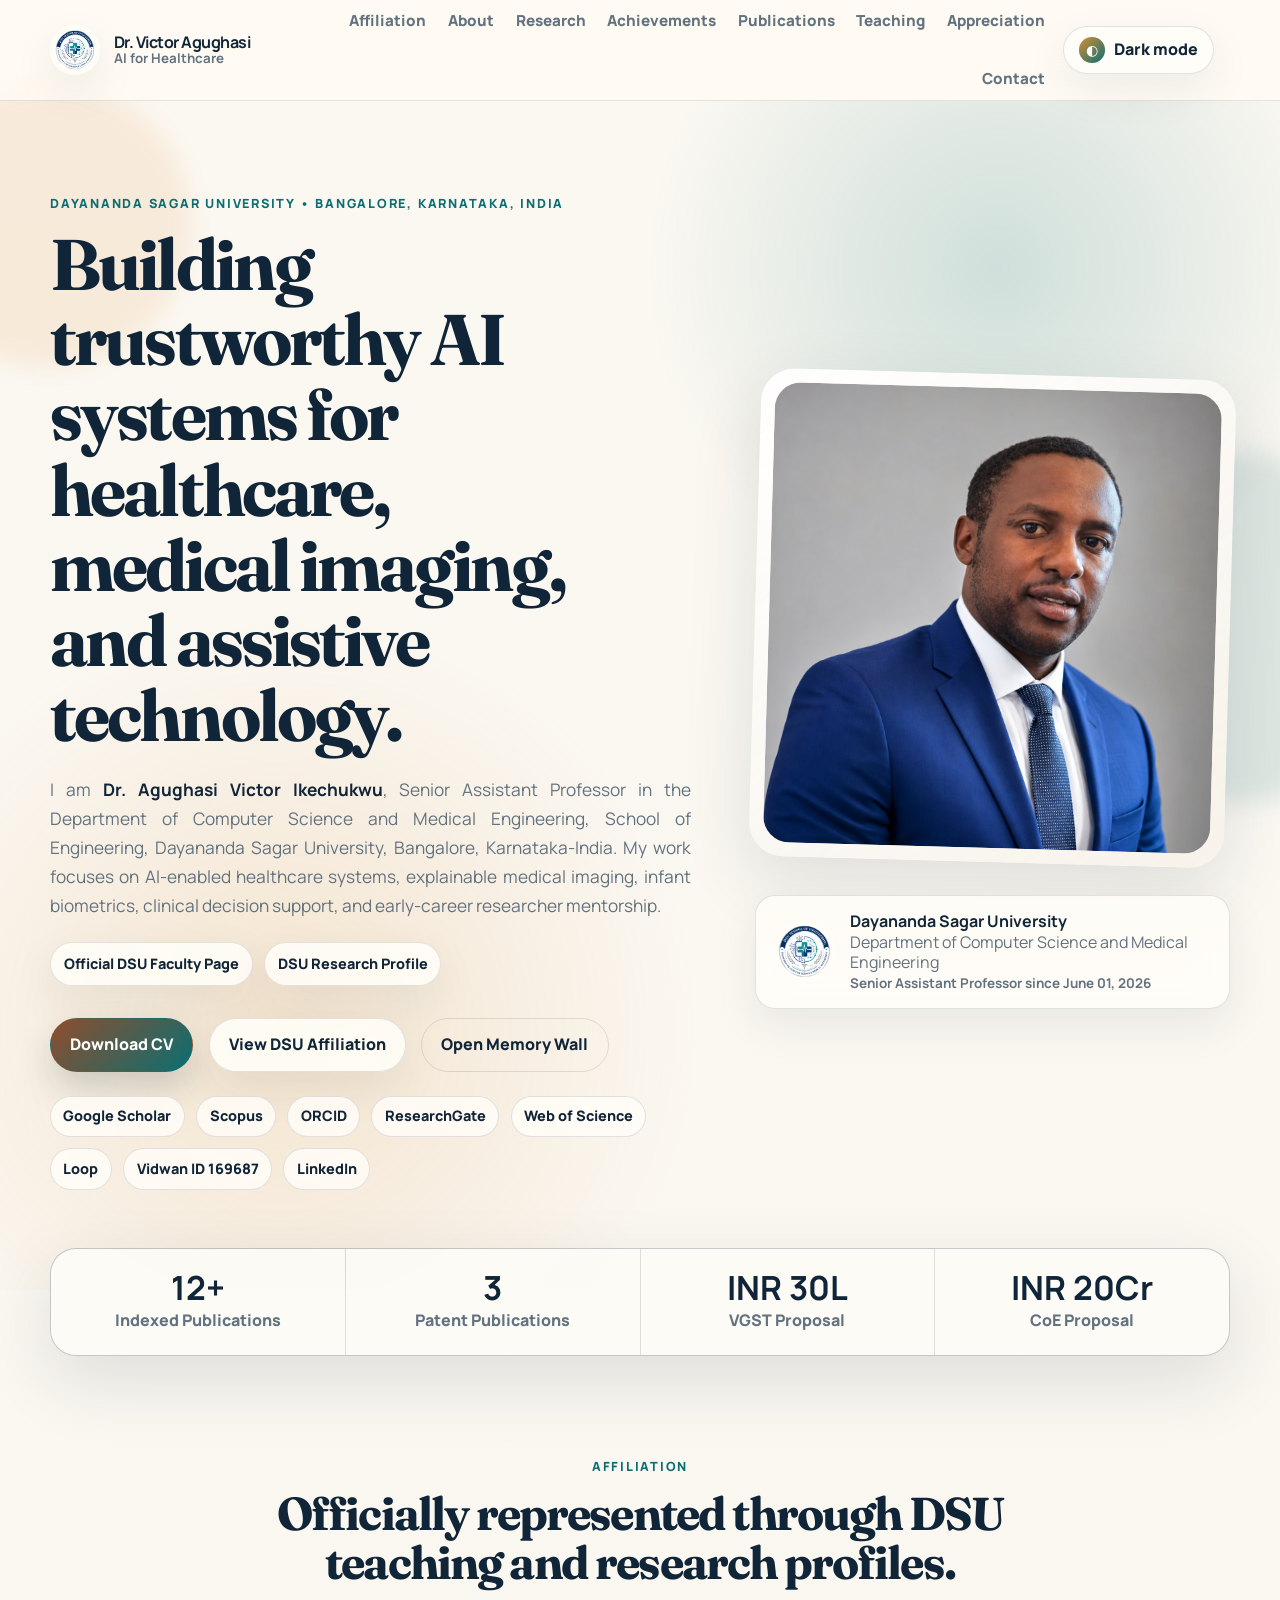
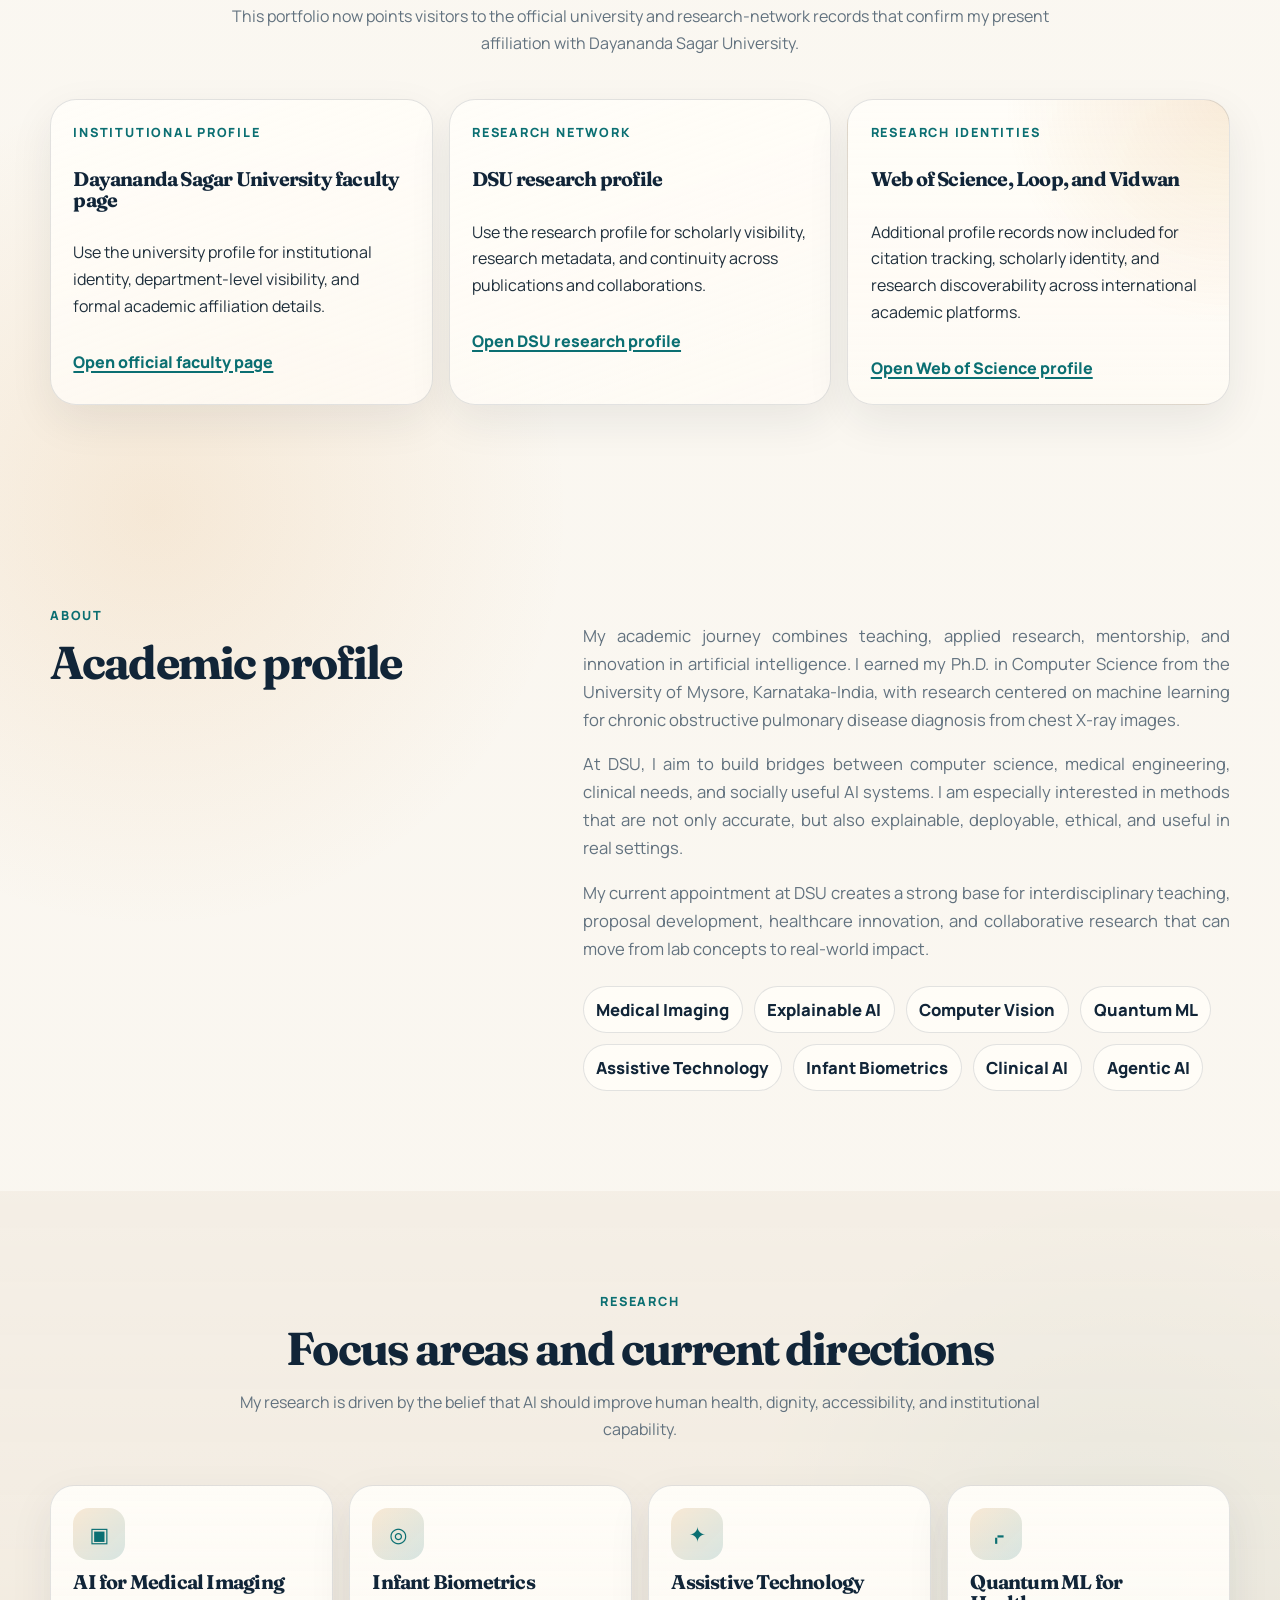
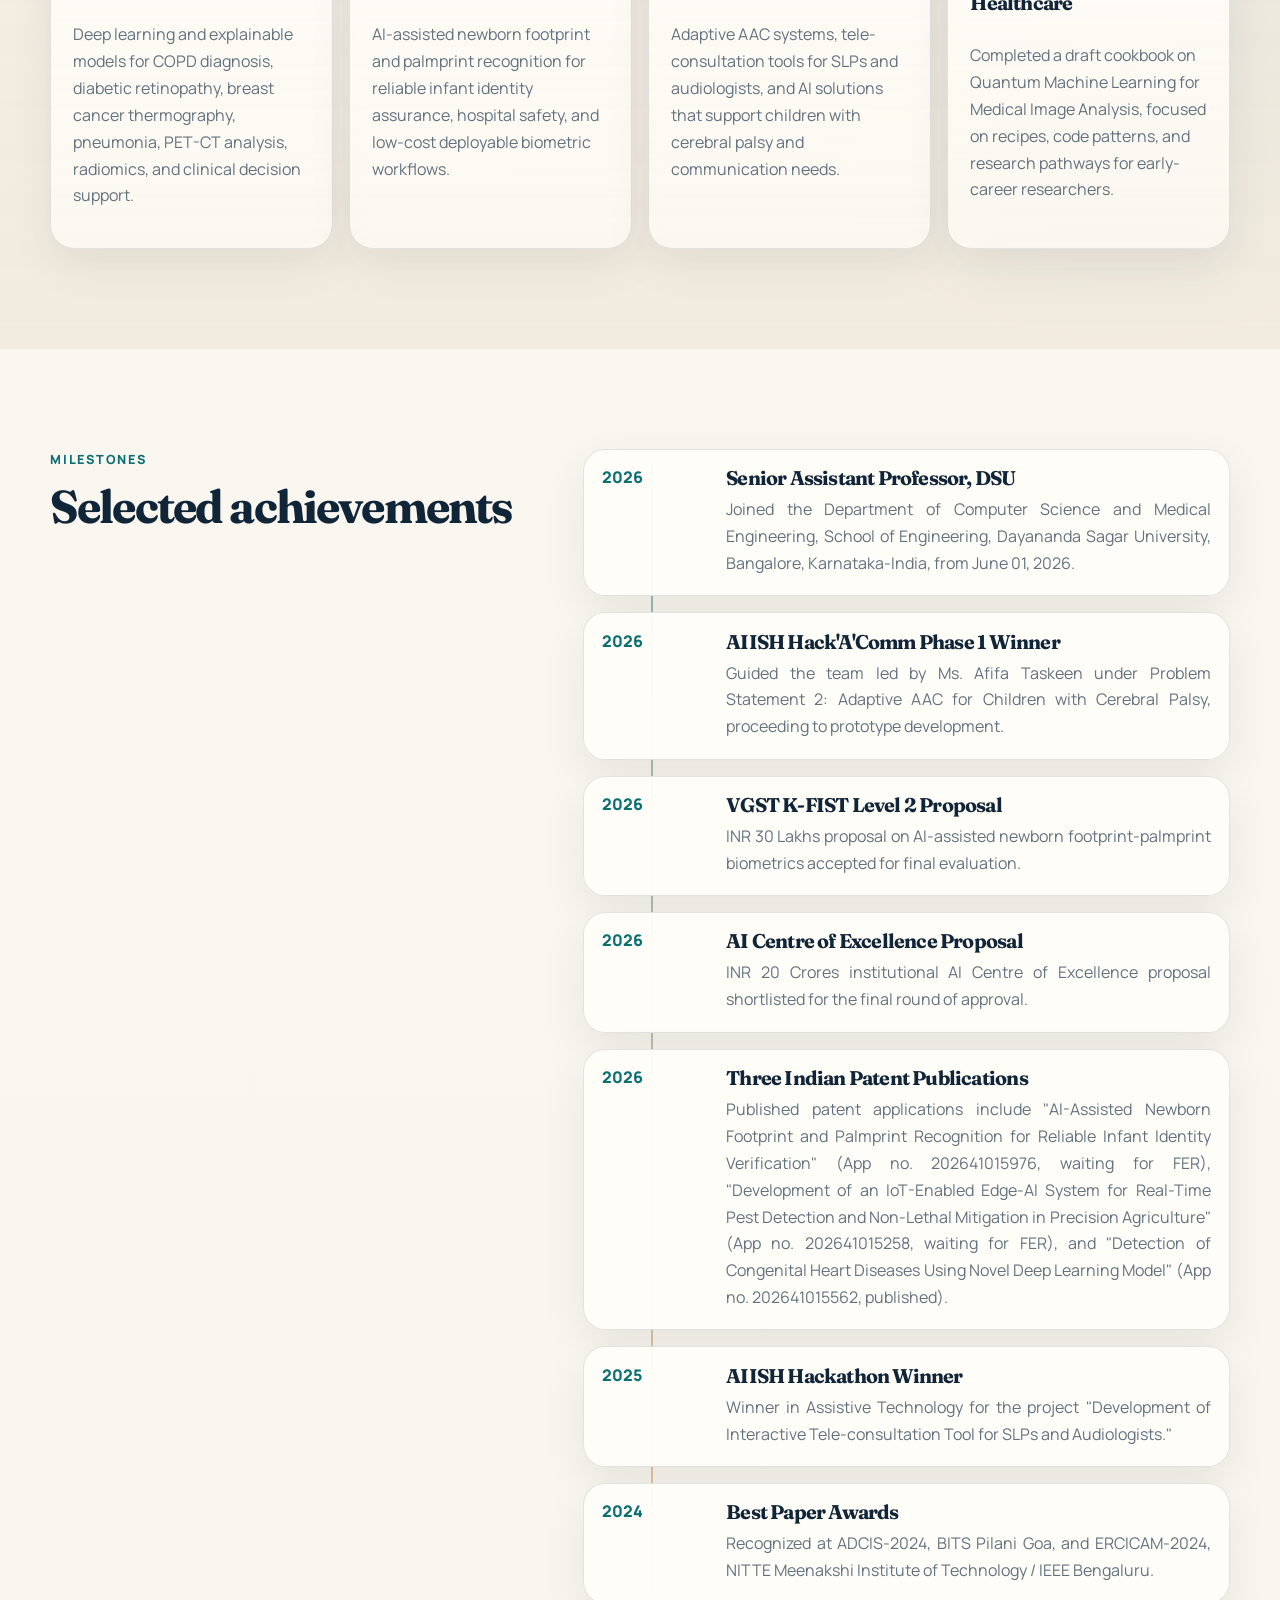
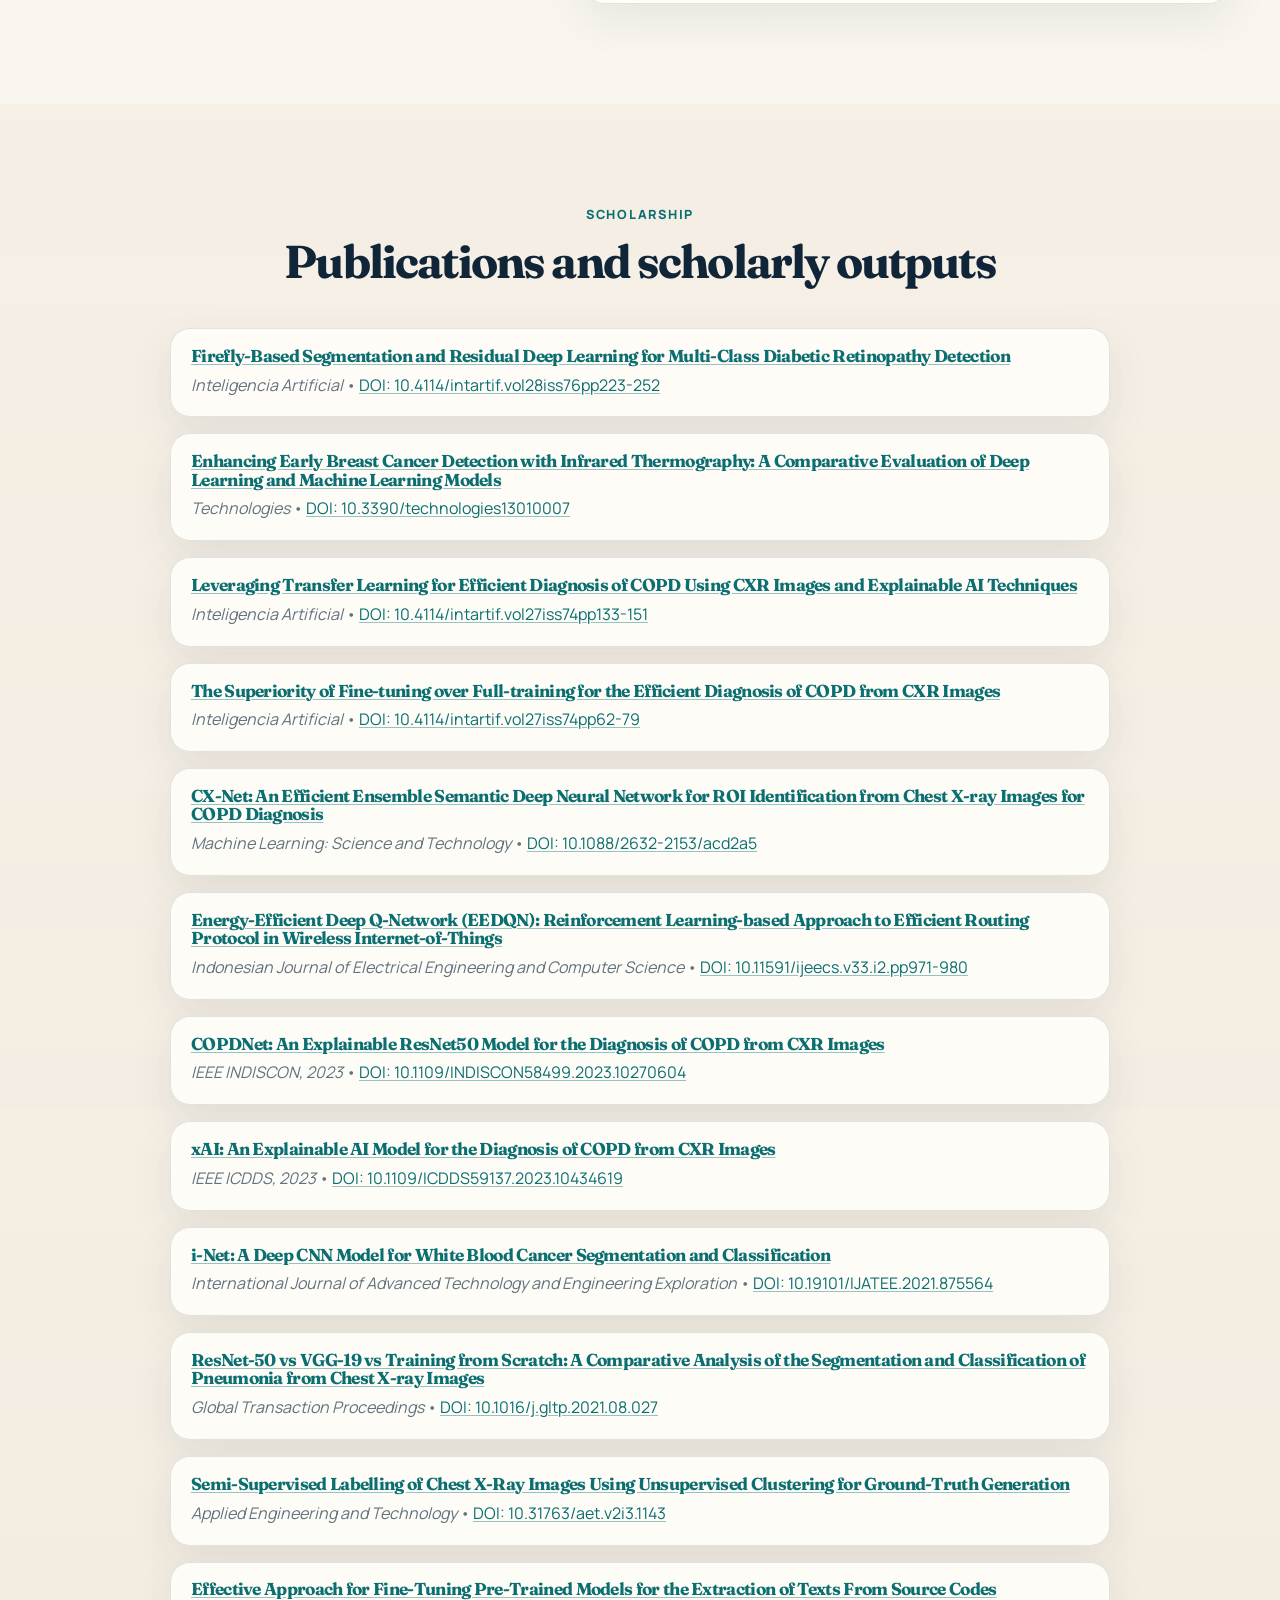
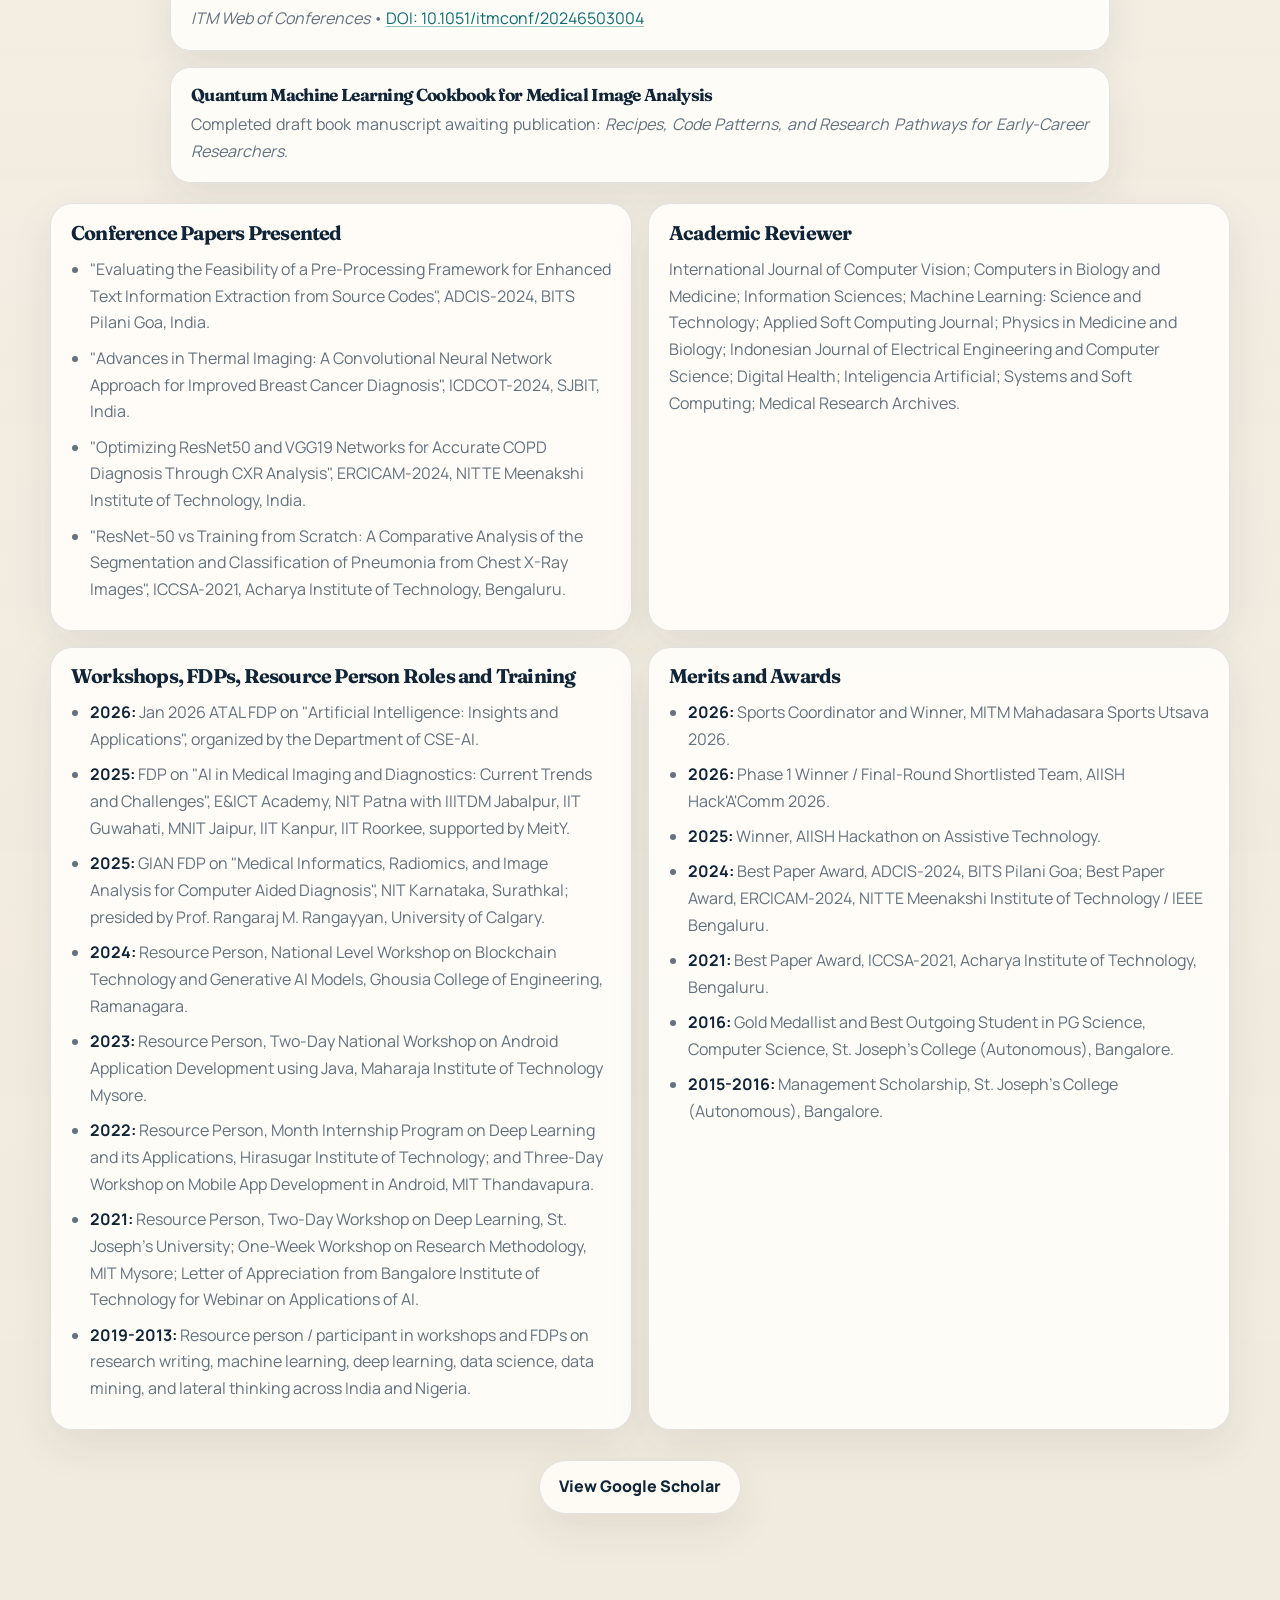
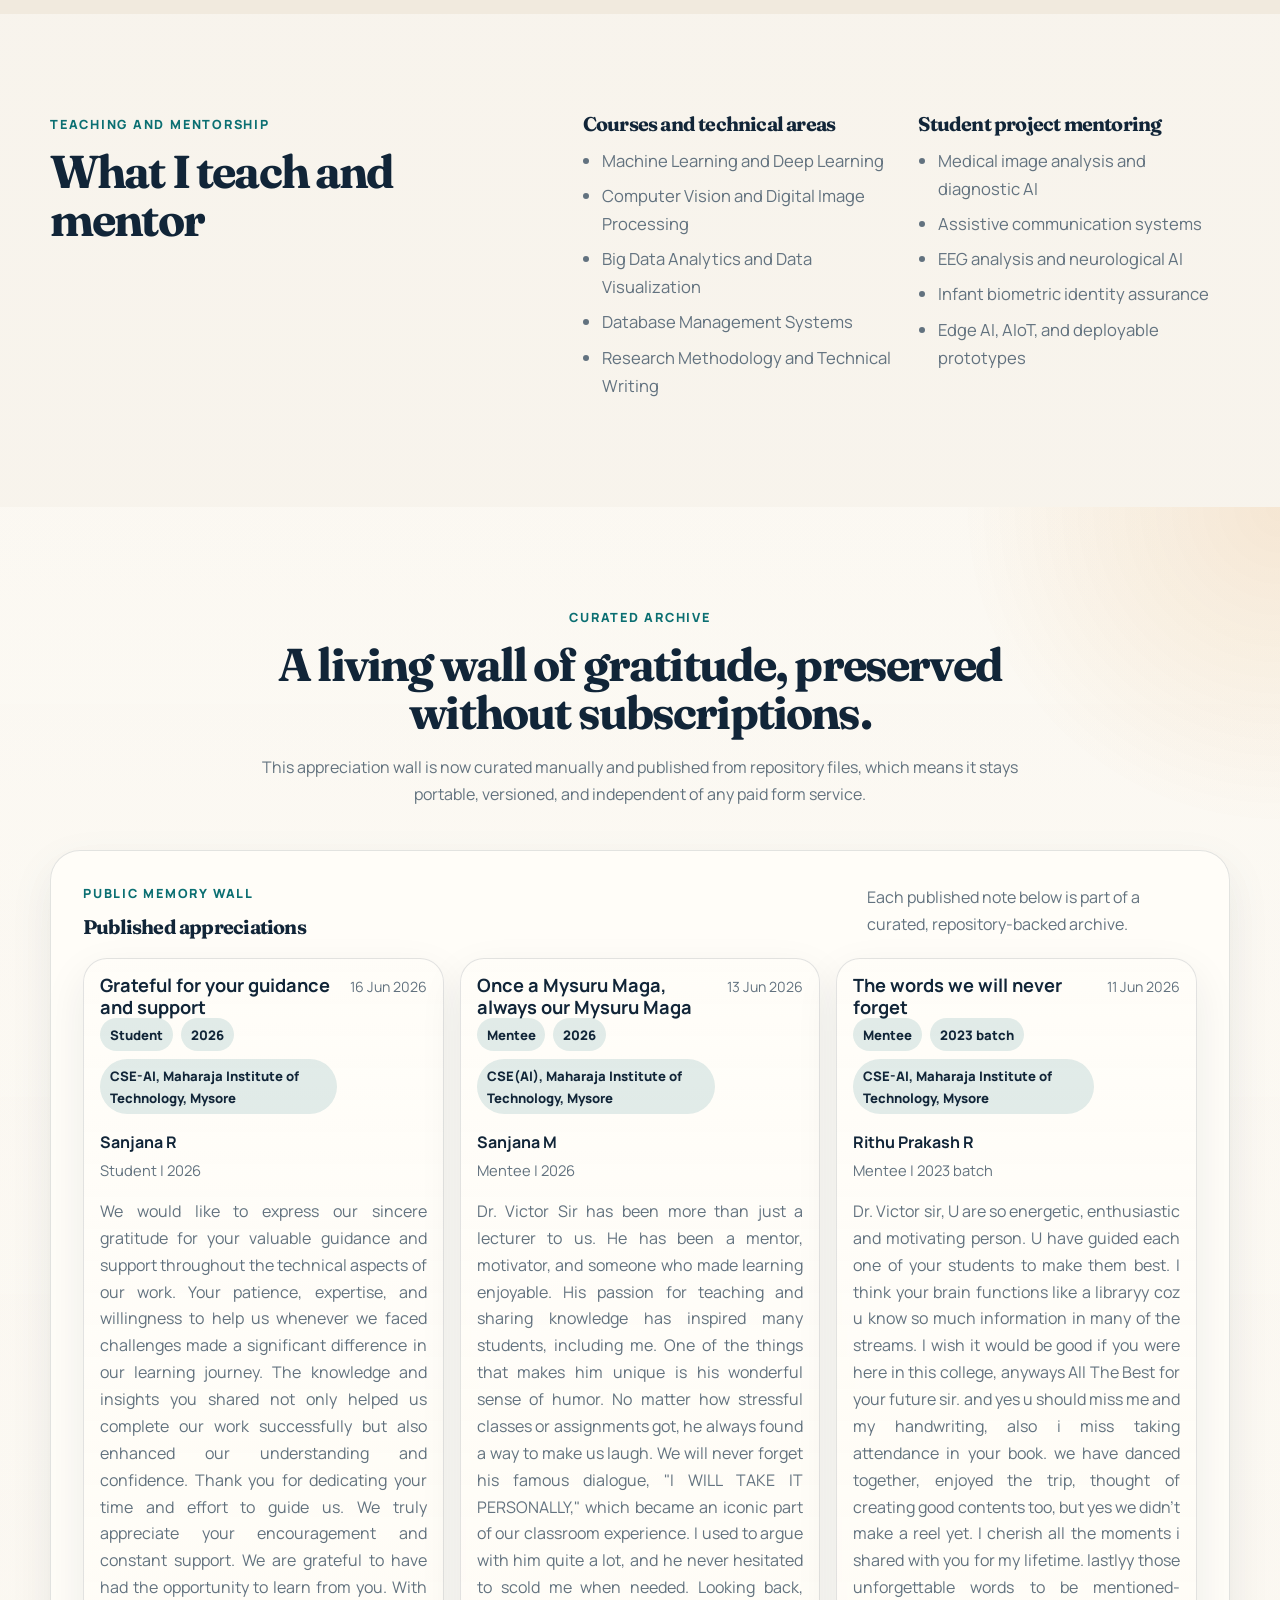
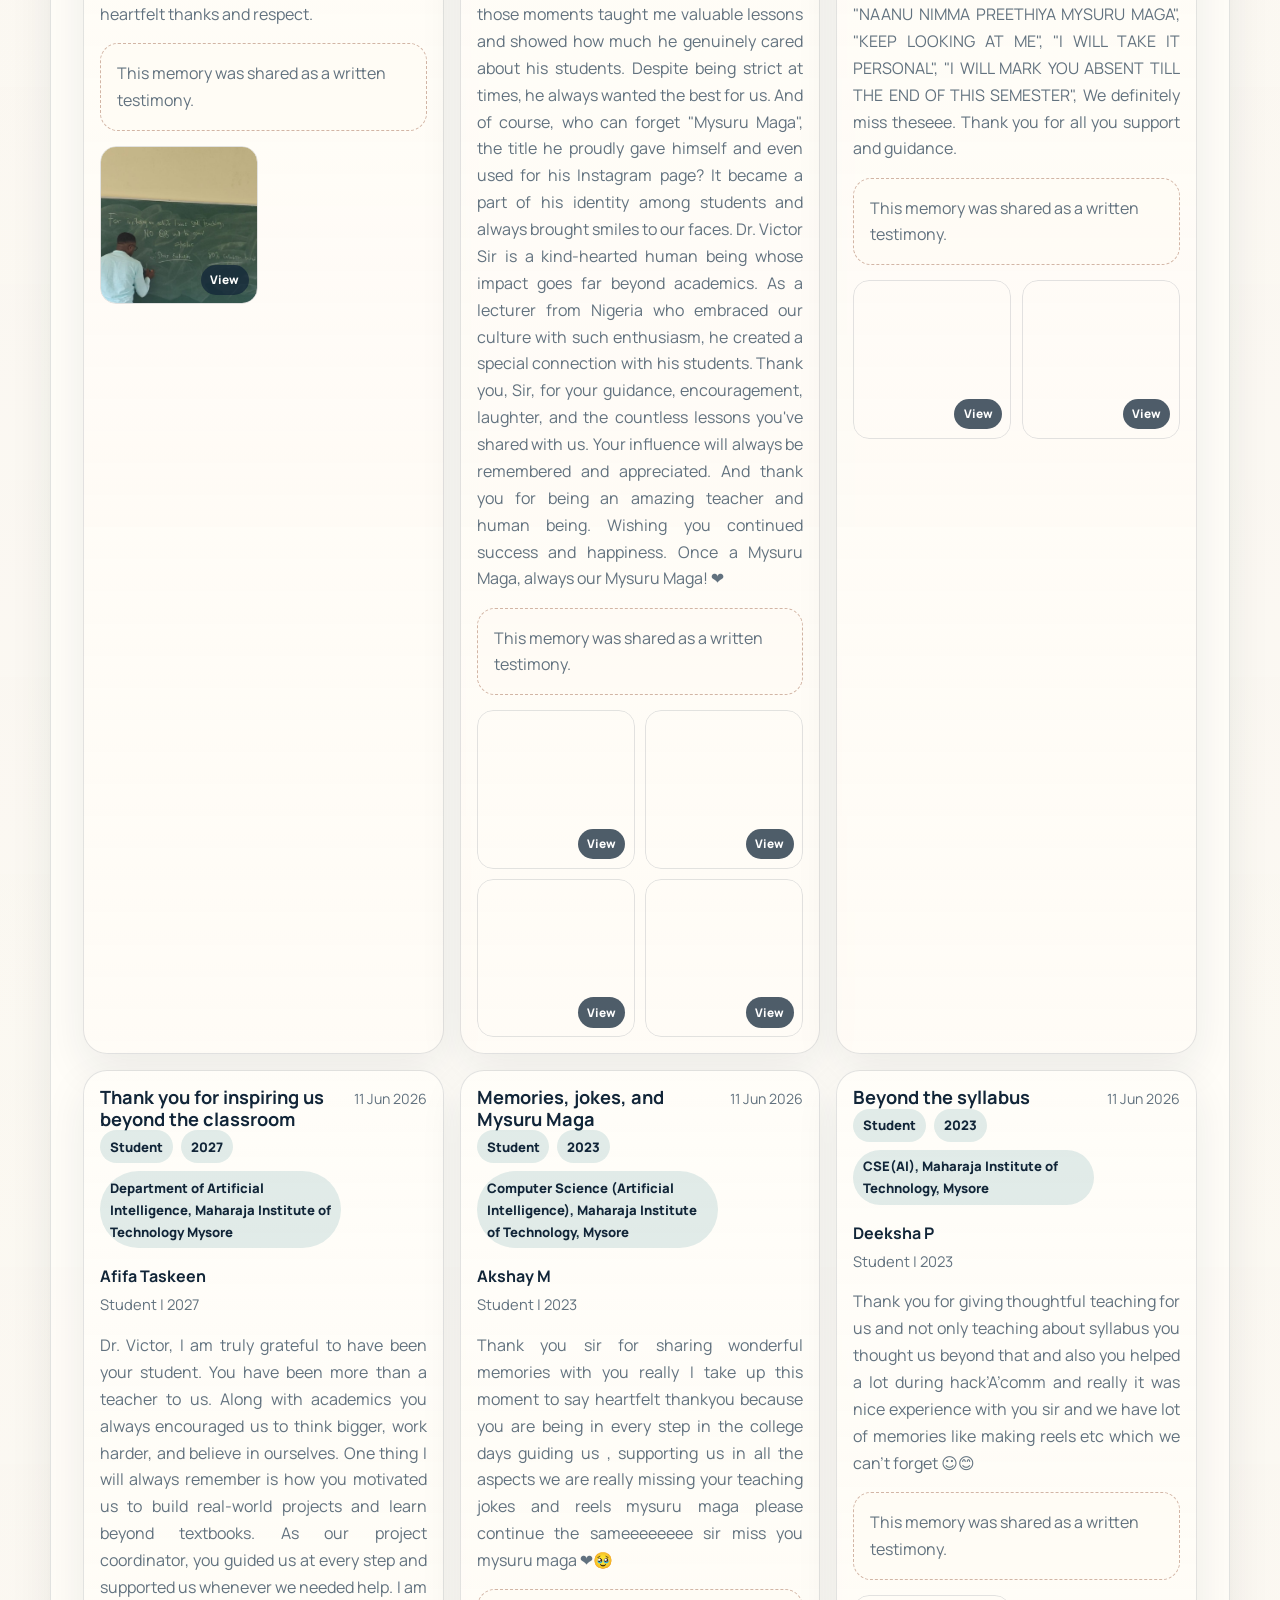
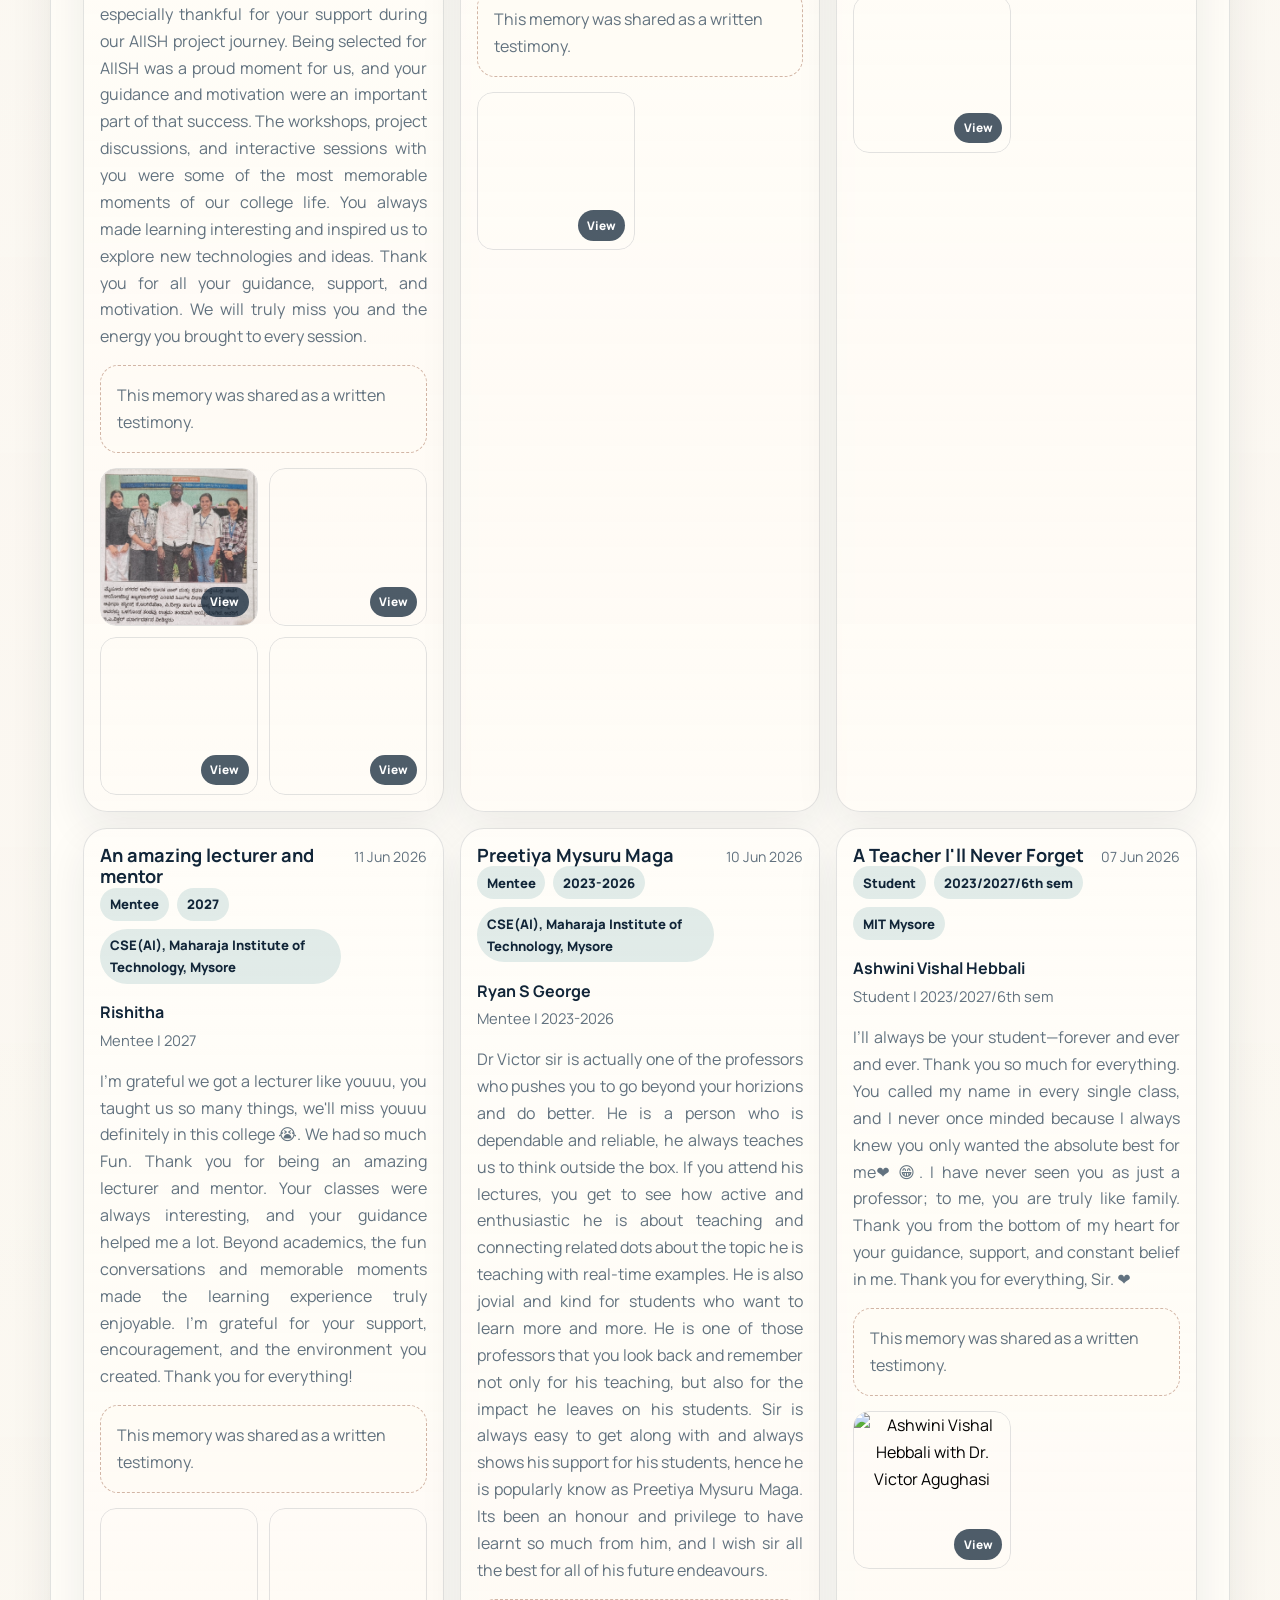
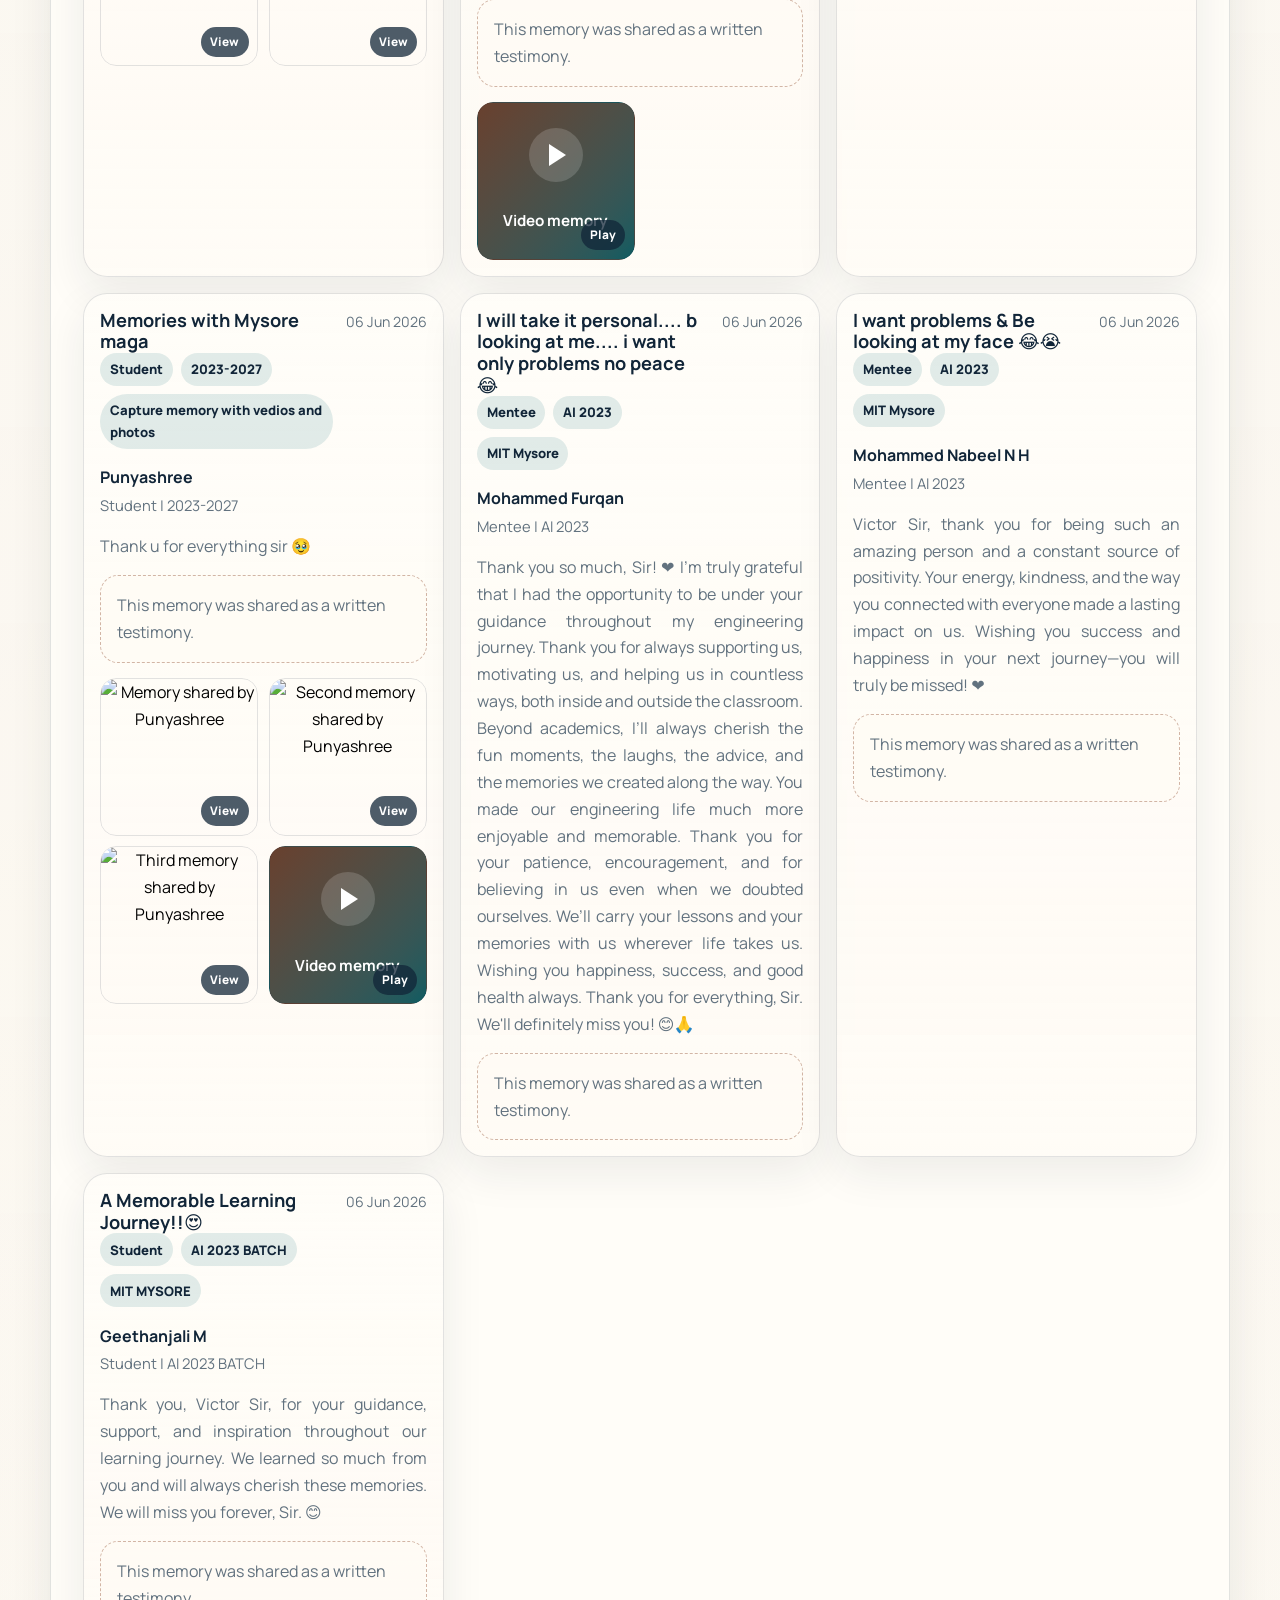
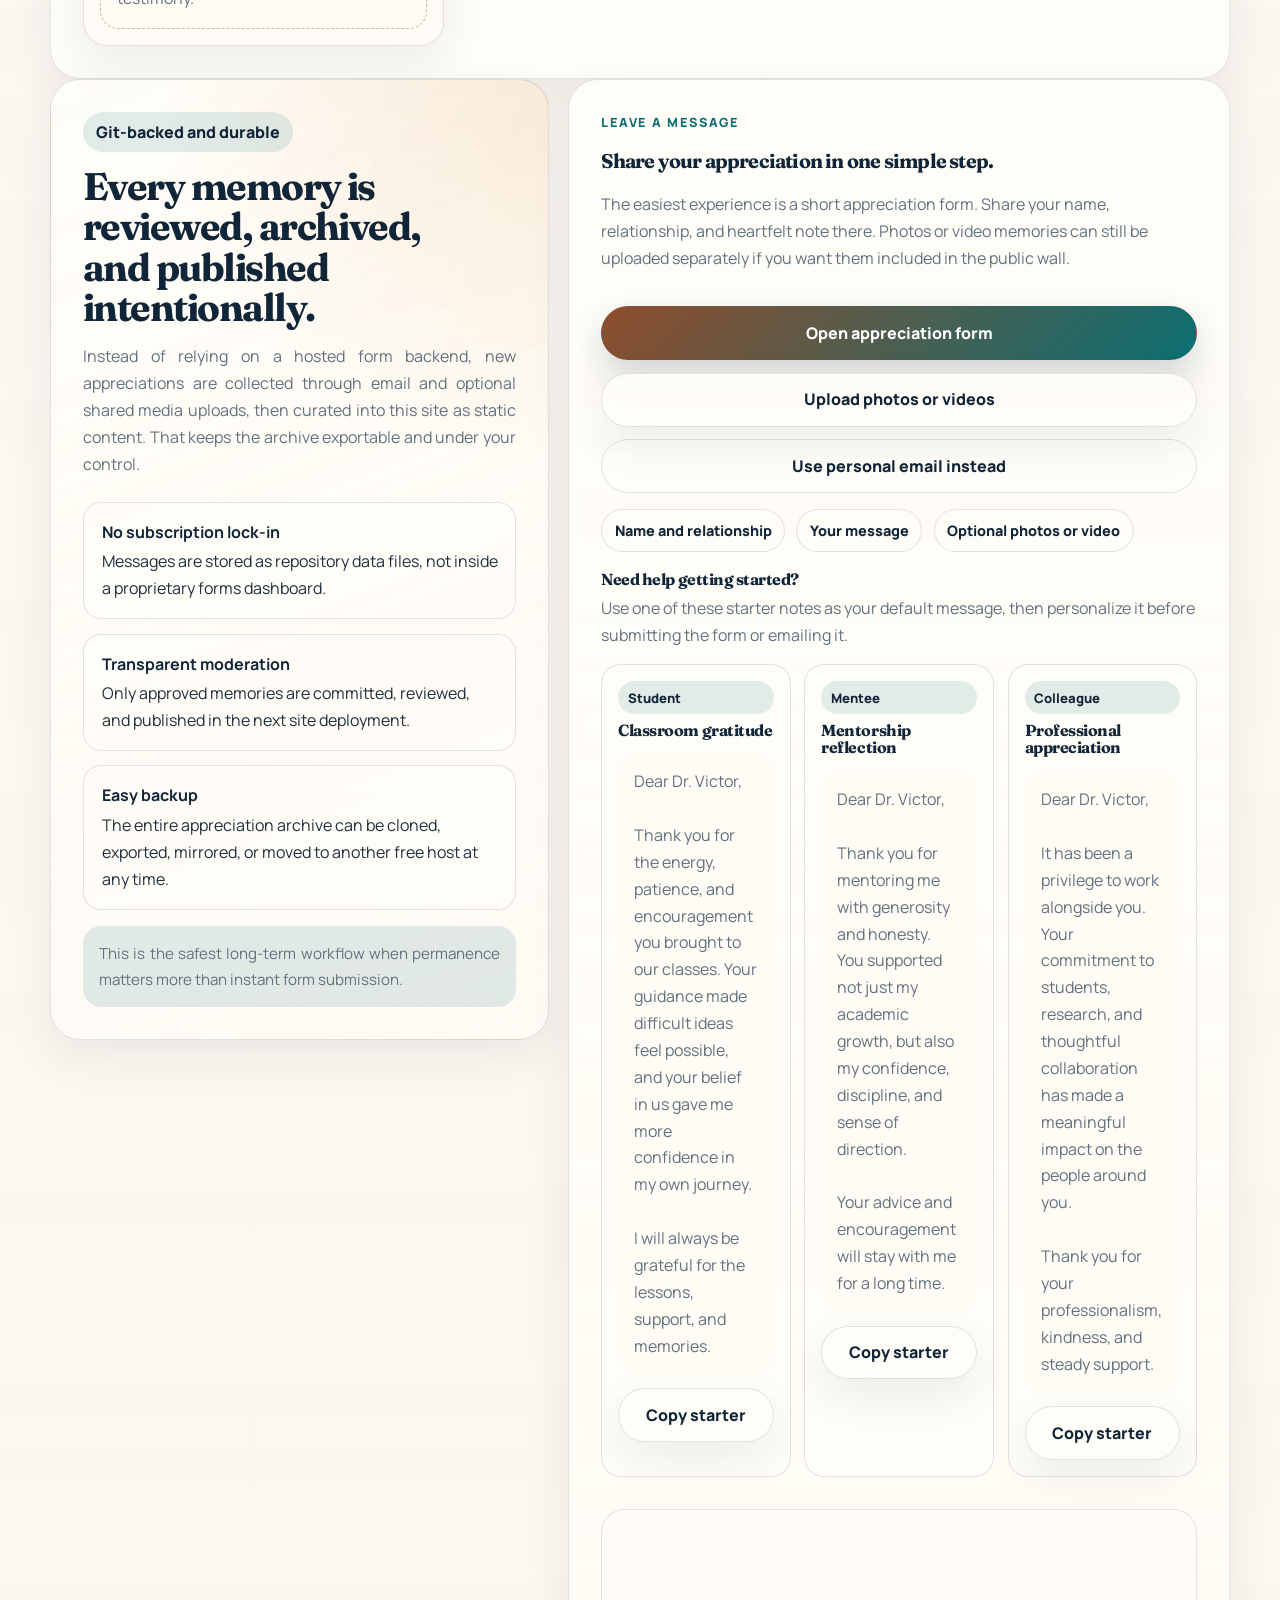
==== commit 1a21fc58: "Anchor appreciation link to published wall" ====
--- a/docs/index.html
+++ b/docs/index.html
@@ -421,7 +421,7 @@
       </div>
     </section>
 
-    <section class="section-pad appreciation-section" id="appreciation">
+    <section class="section-pad appreciation-section" id="appreciation-archive">
       <div class="container">
         <div class="section-heading centered reveal">
           <p class="eyebrow">Curated Archive</p>
@@ -429,7 +429,7 @@
           <p>This appreciation wall is now curated manually and published from repository files, which means it stays portable, versioned, and independent of any paid form service.</p>
         </div>
 
-        <div class="memory-wall reveal delay-2">
+        <div class="memory-wall reveal delay-2" id="appreciation">
           <div class="memory-wall-head">
             <div>
               <p class="eyebrow">Public memory wall</p>
--- a/docs/theme/css/styles.css
+++ b/docs/theme/css/styles.css
@@ -120,6 +120,10 @@
   scroll-margin-top: 112px;
 }
 
+#appreciation {
+  scroll-margin-top: 112px;
+}
+
 .skip-link {
   position: absolute;
   left: -999px;
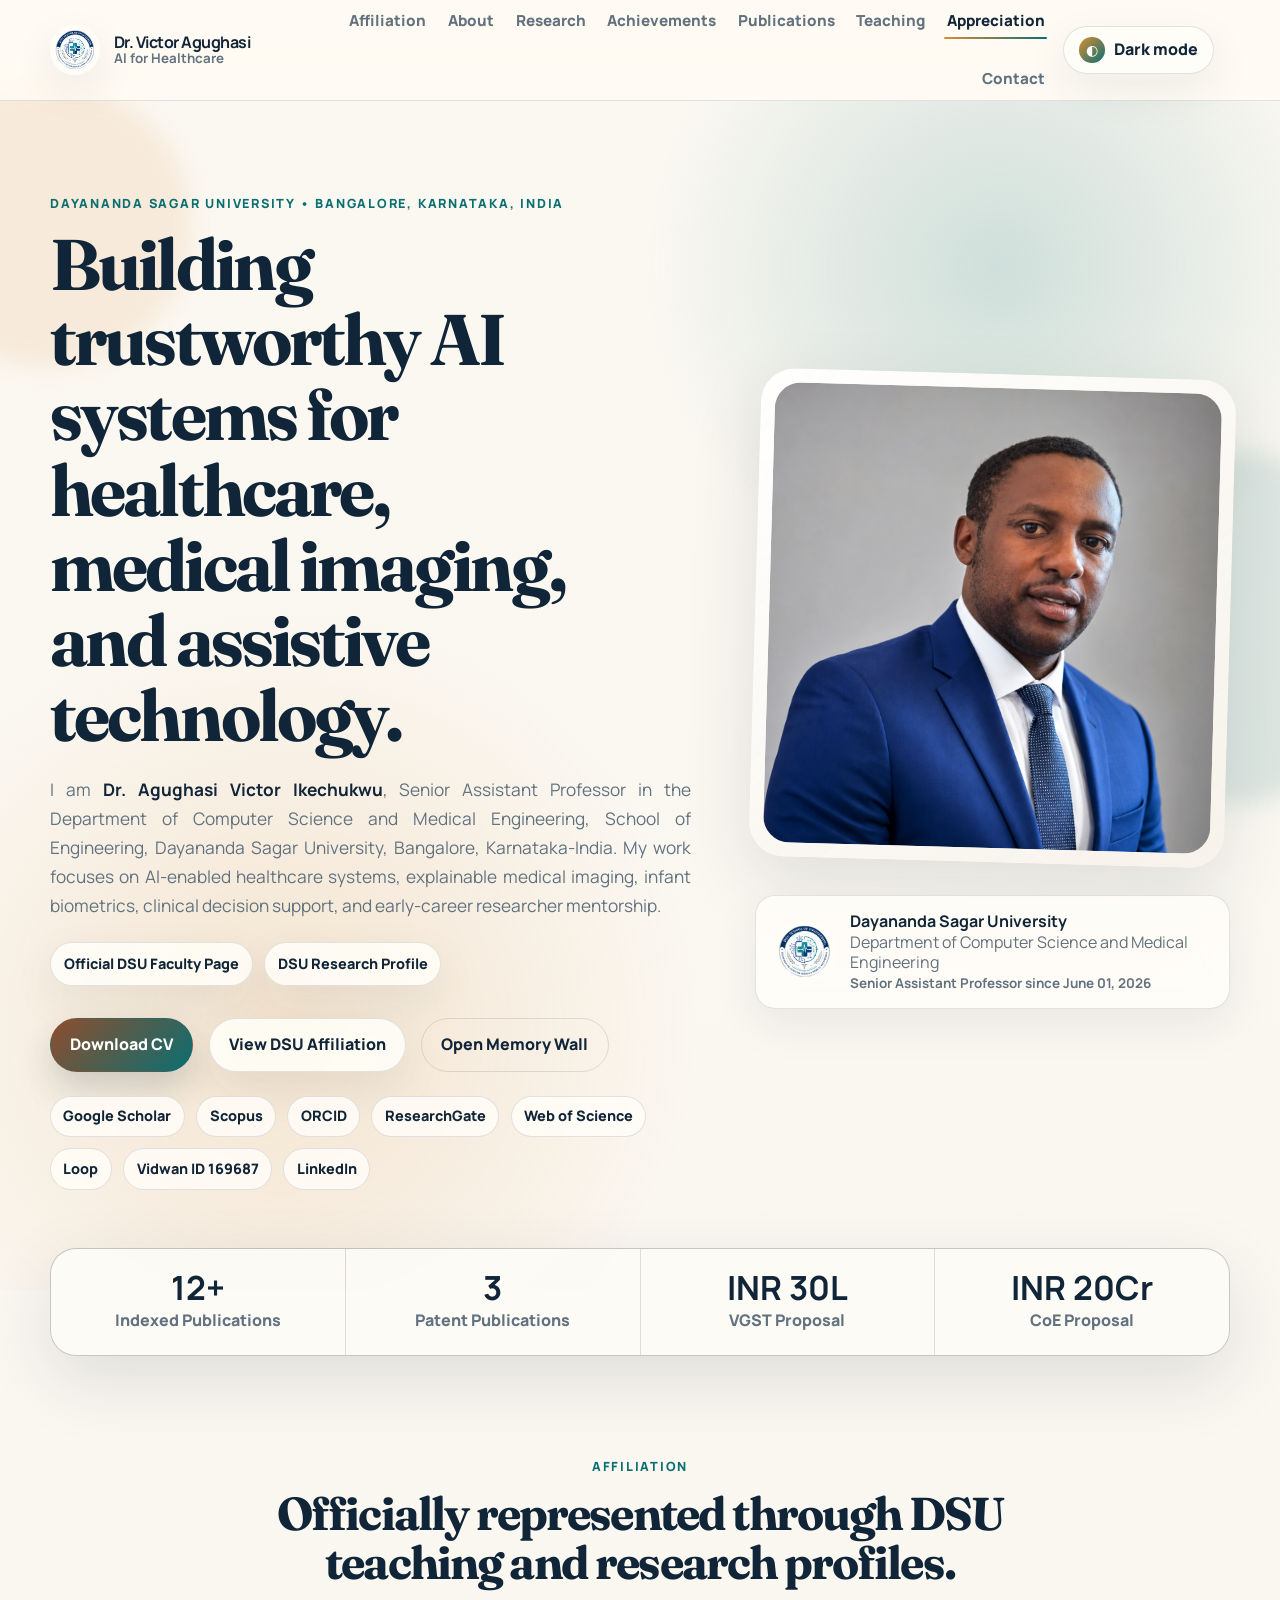
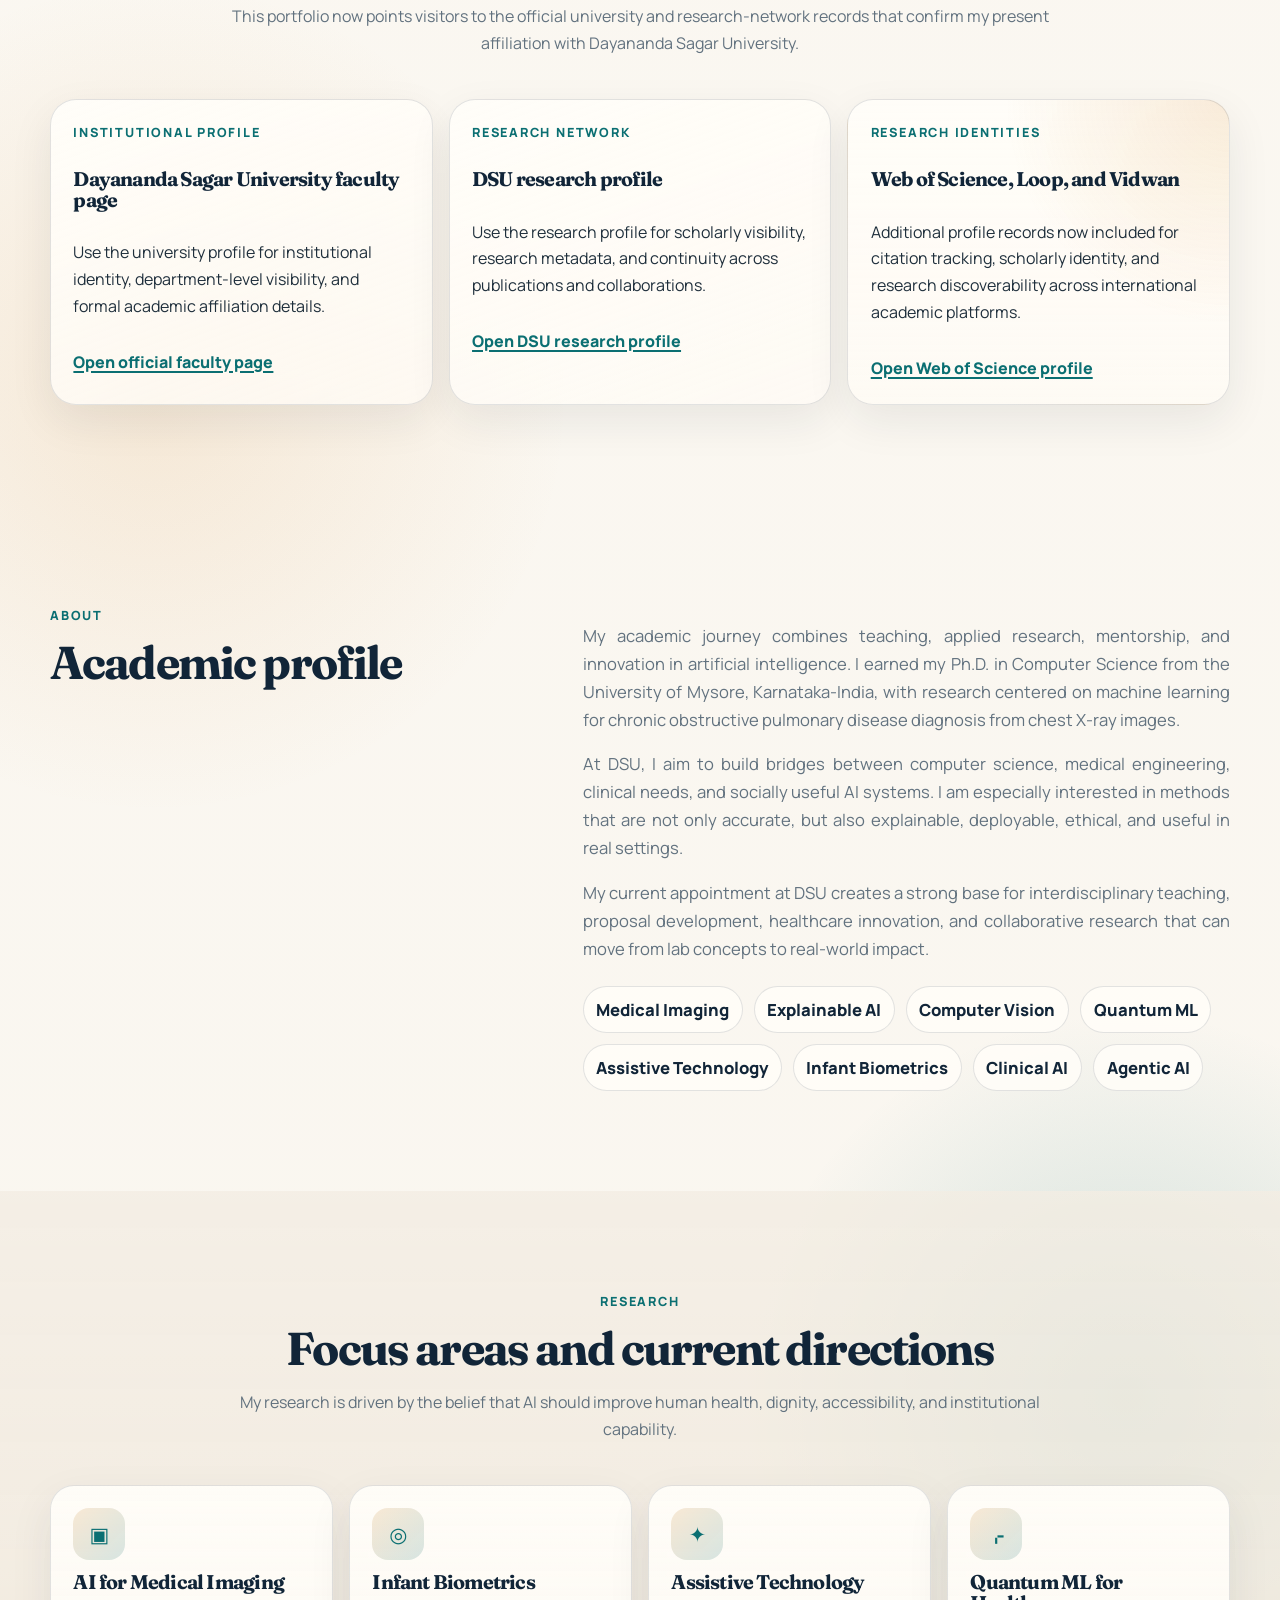
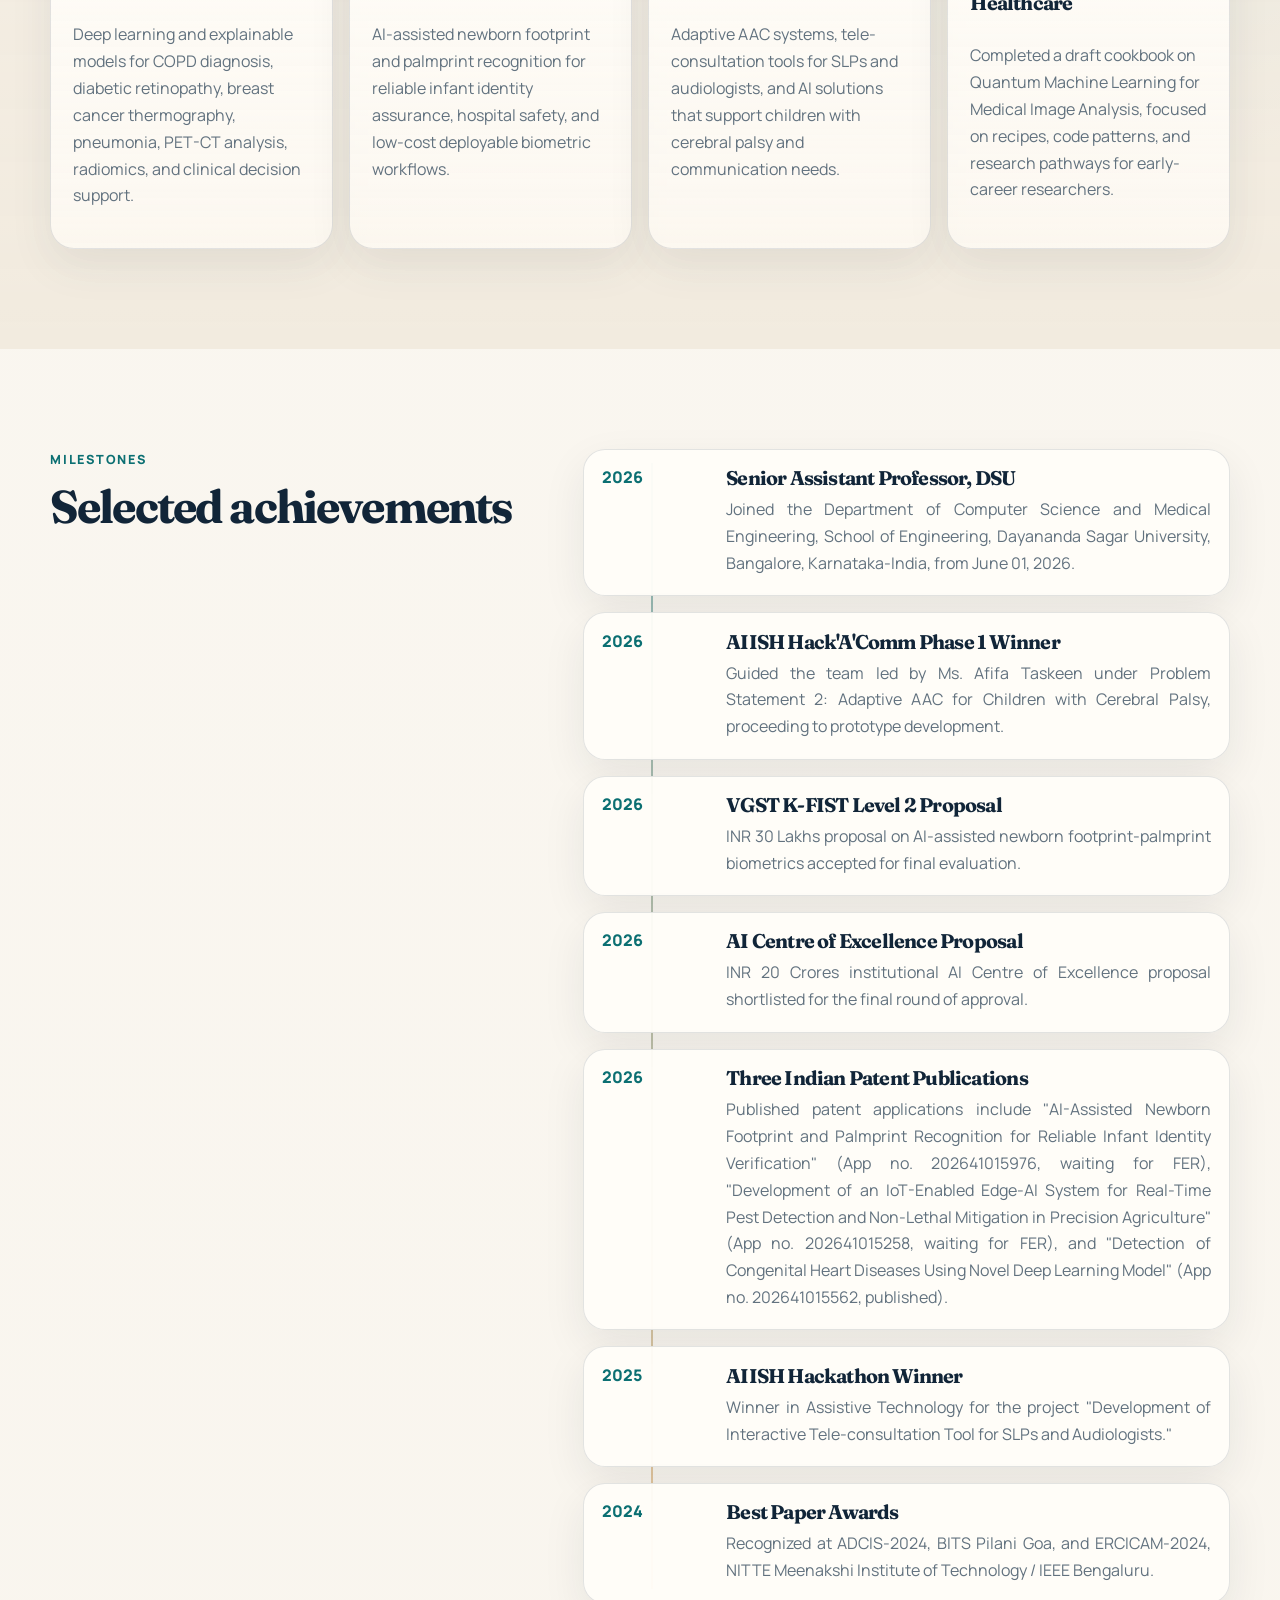
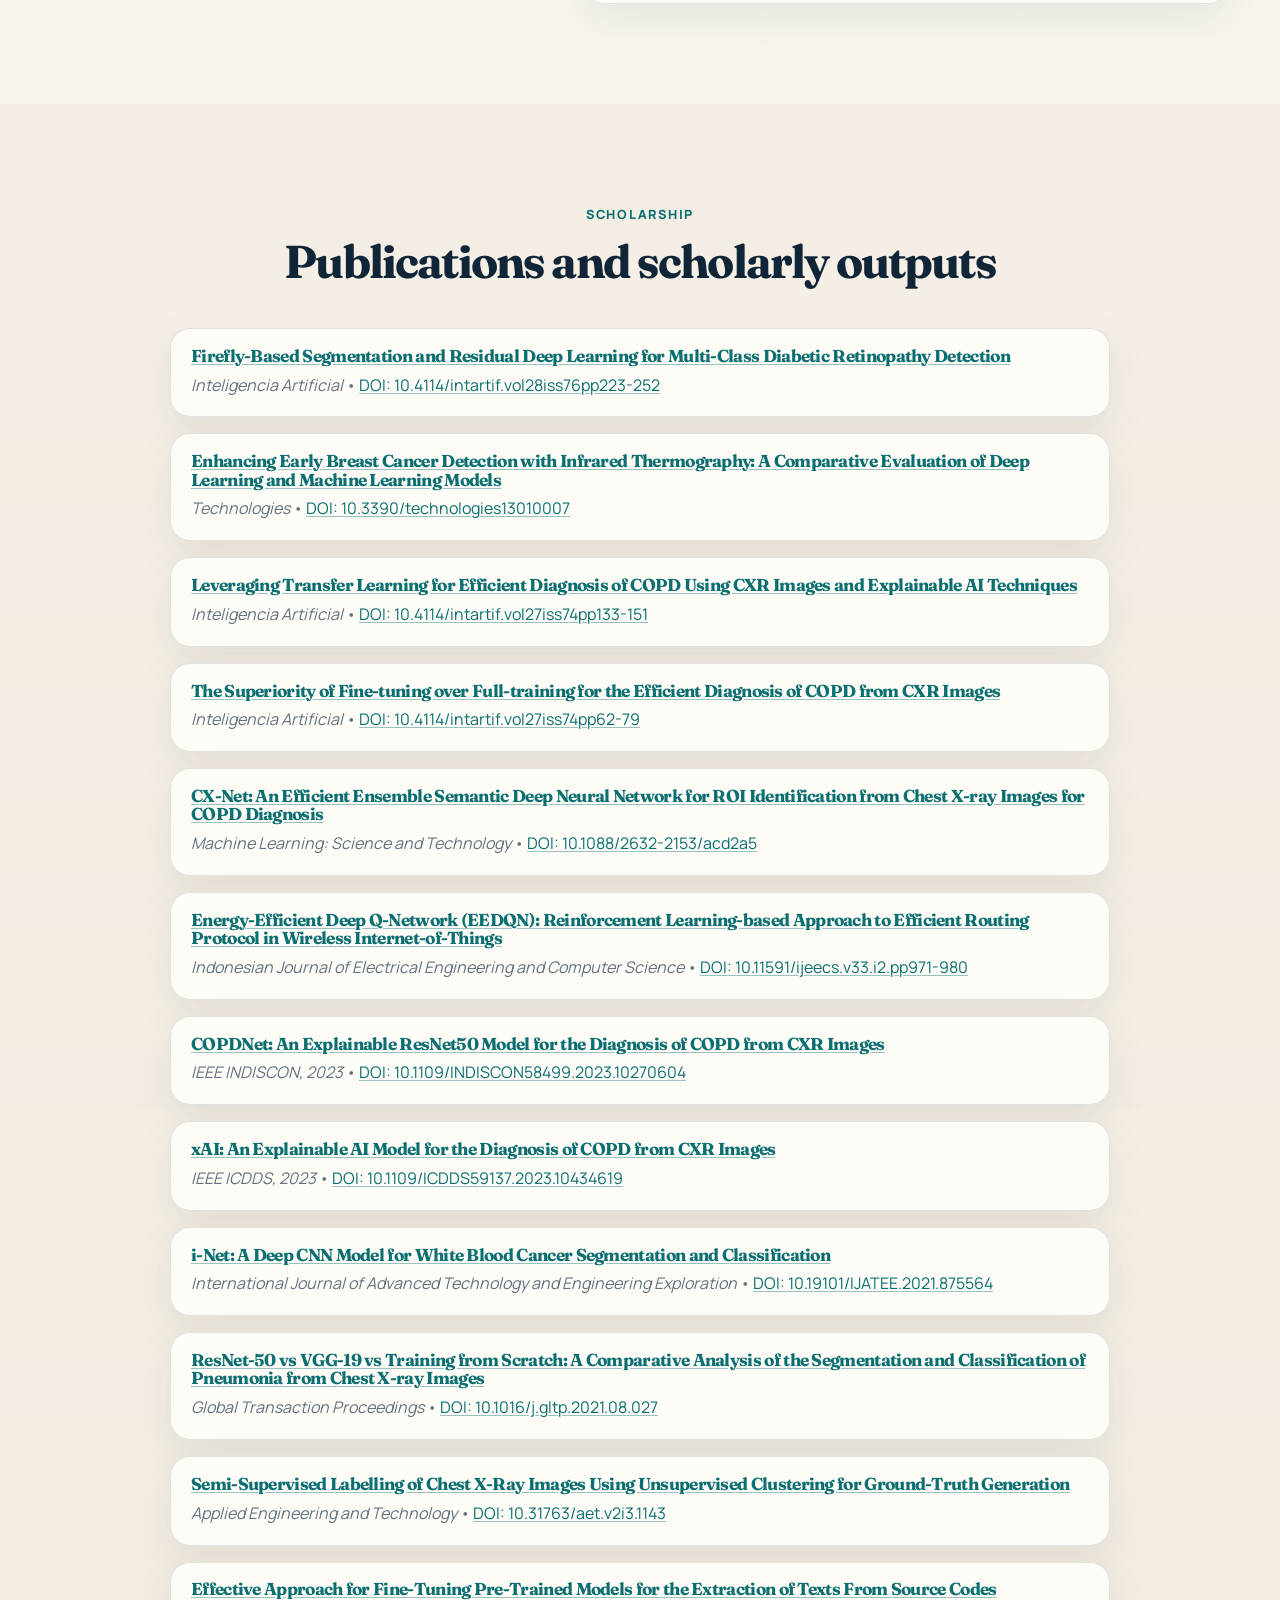
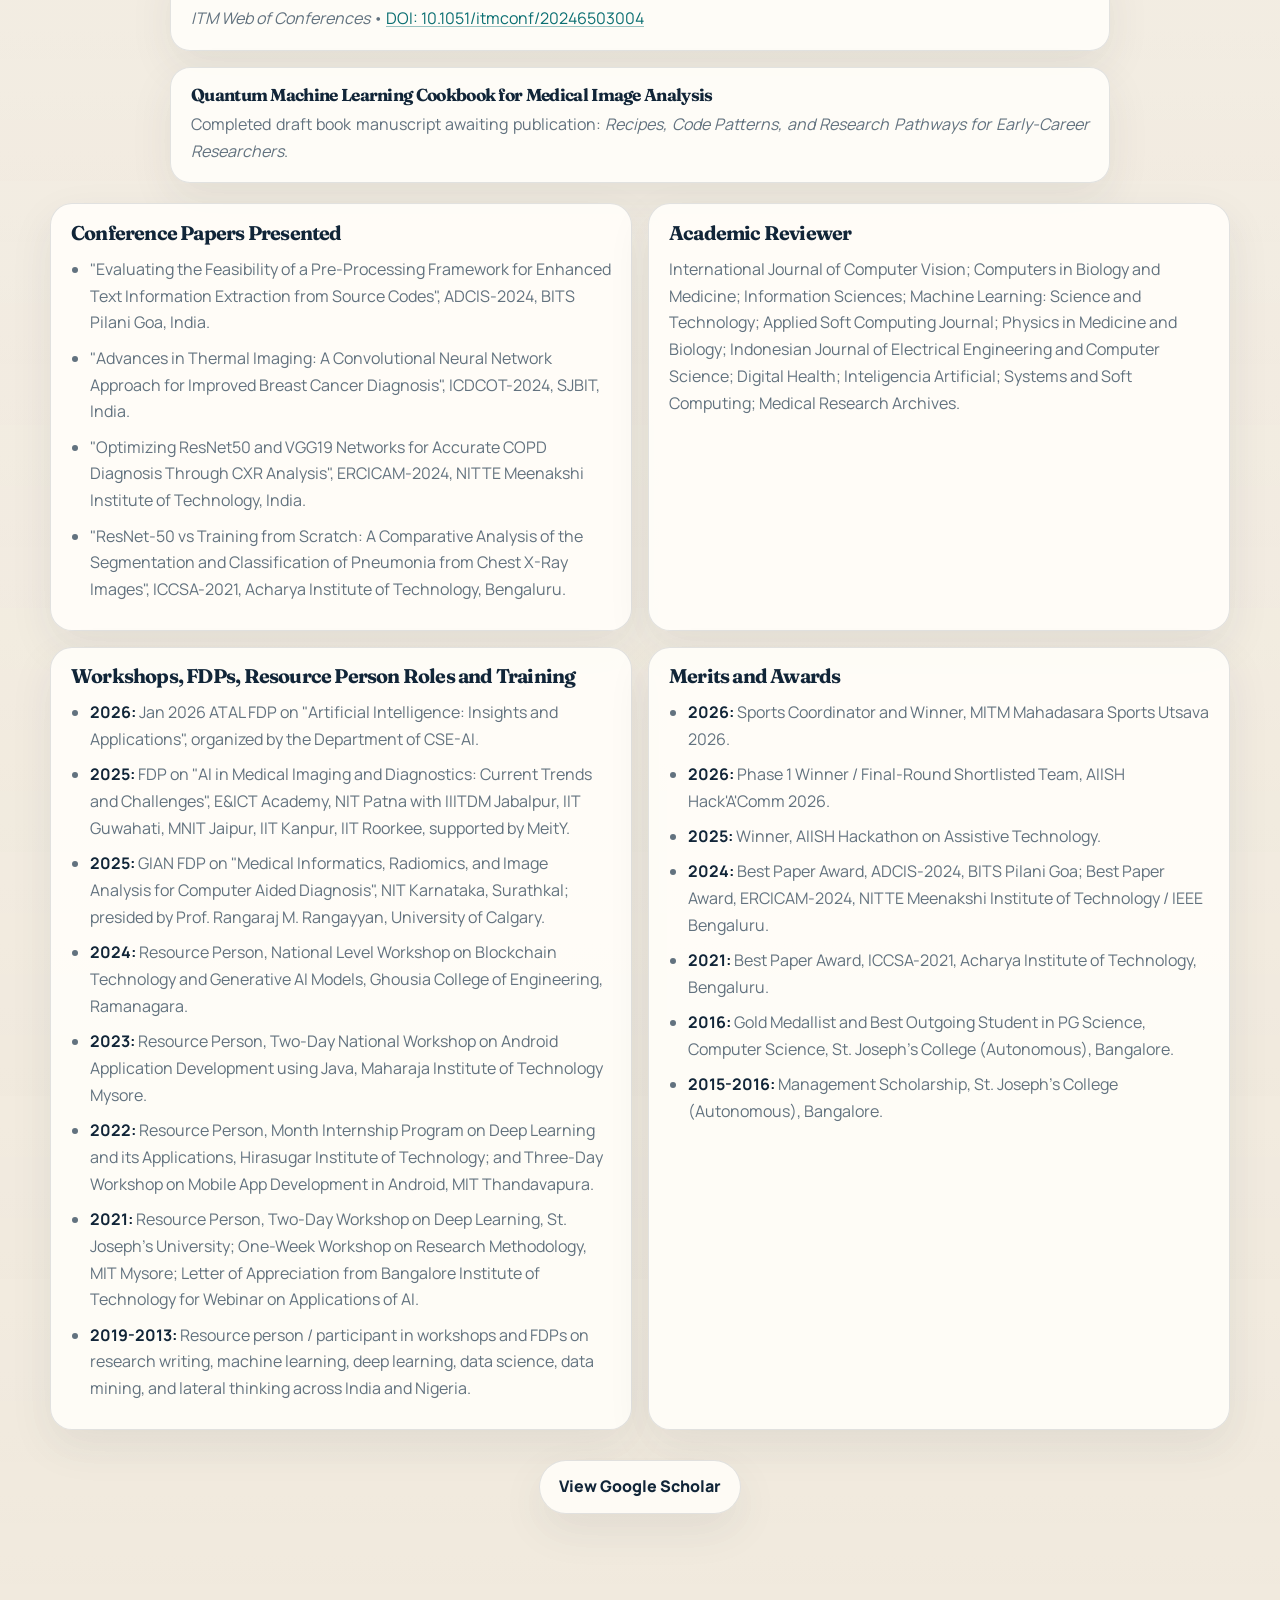
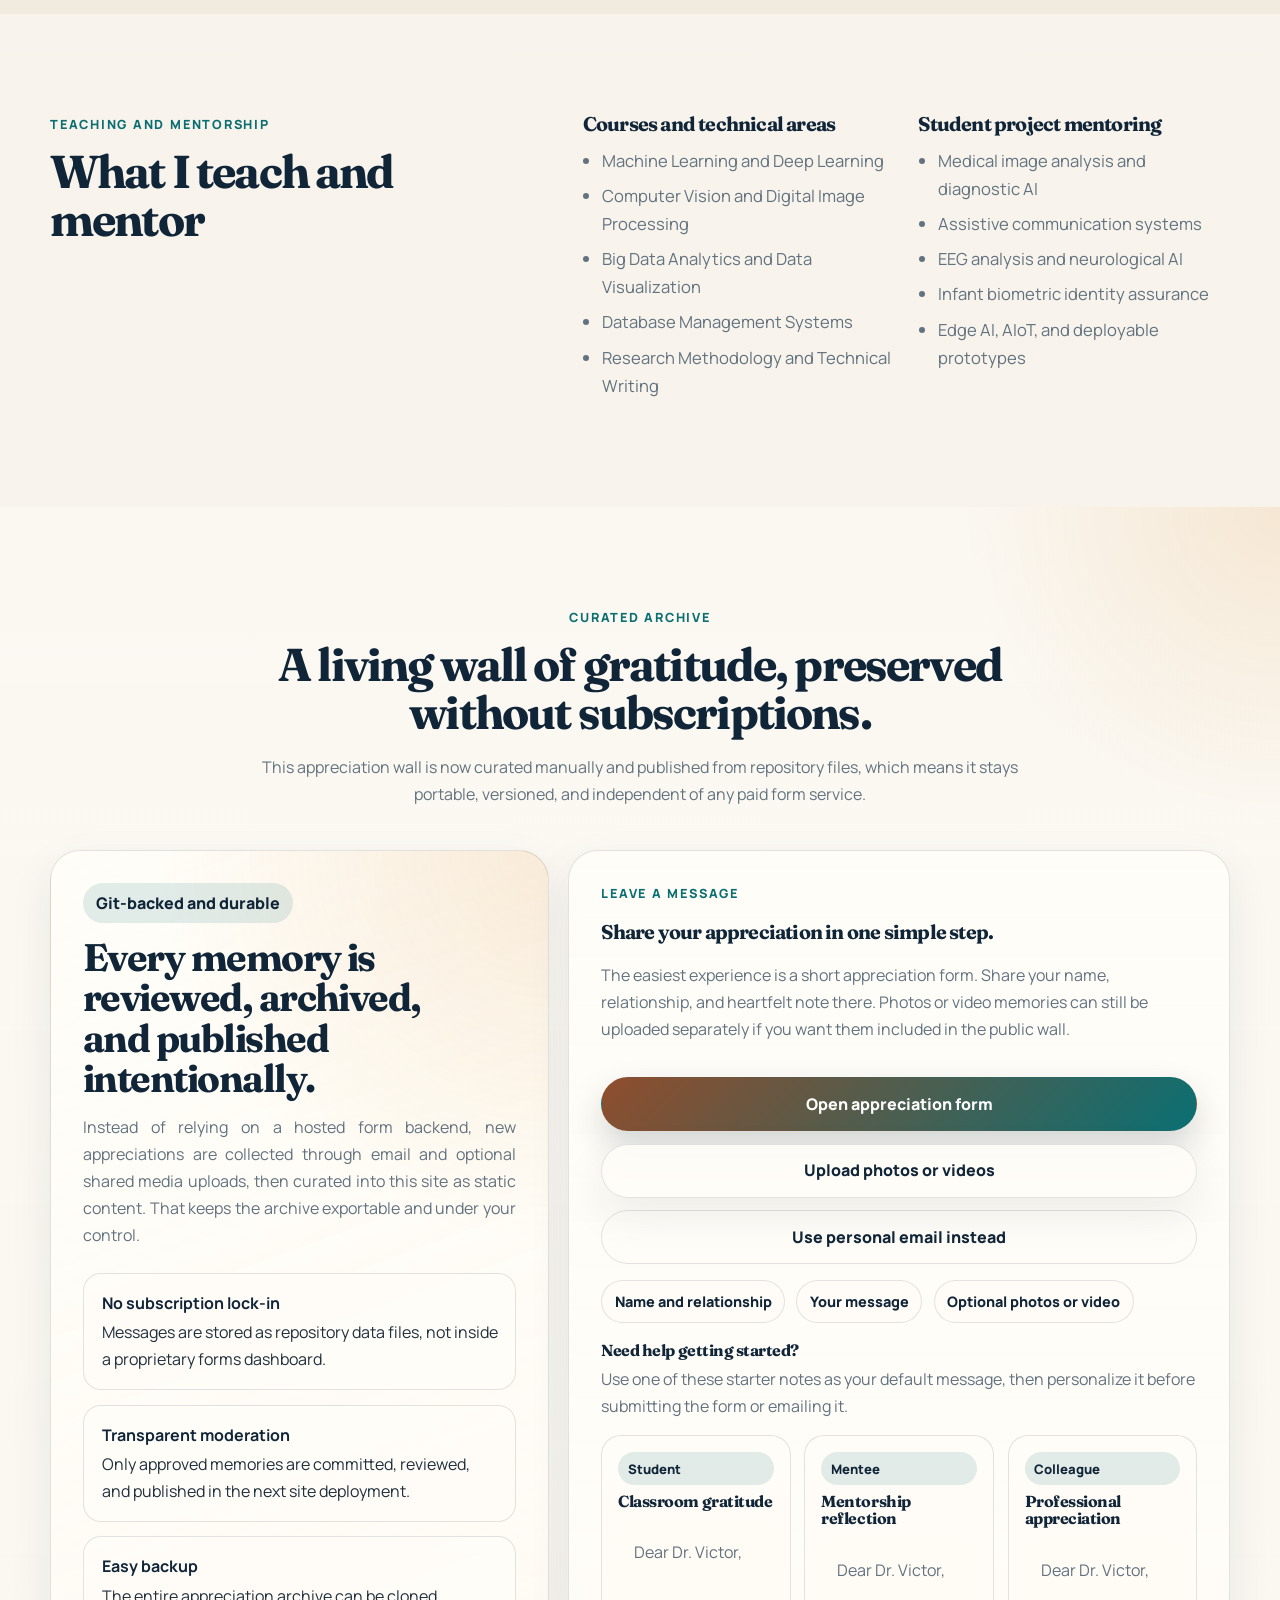
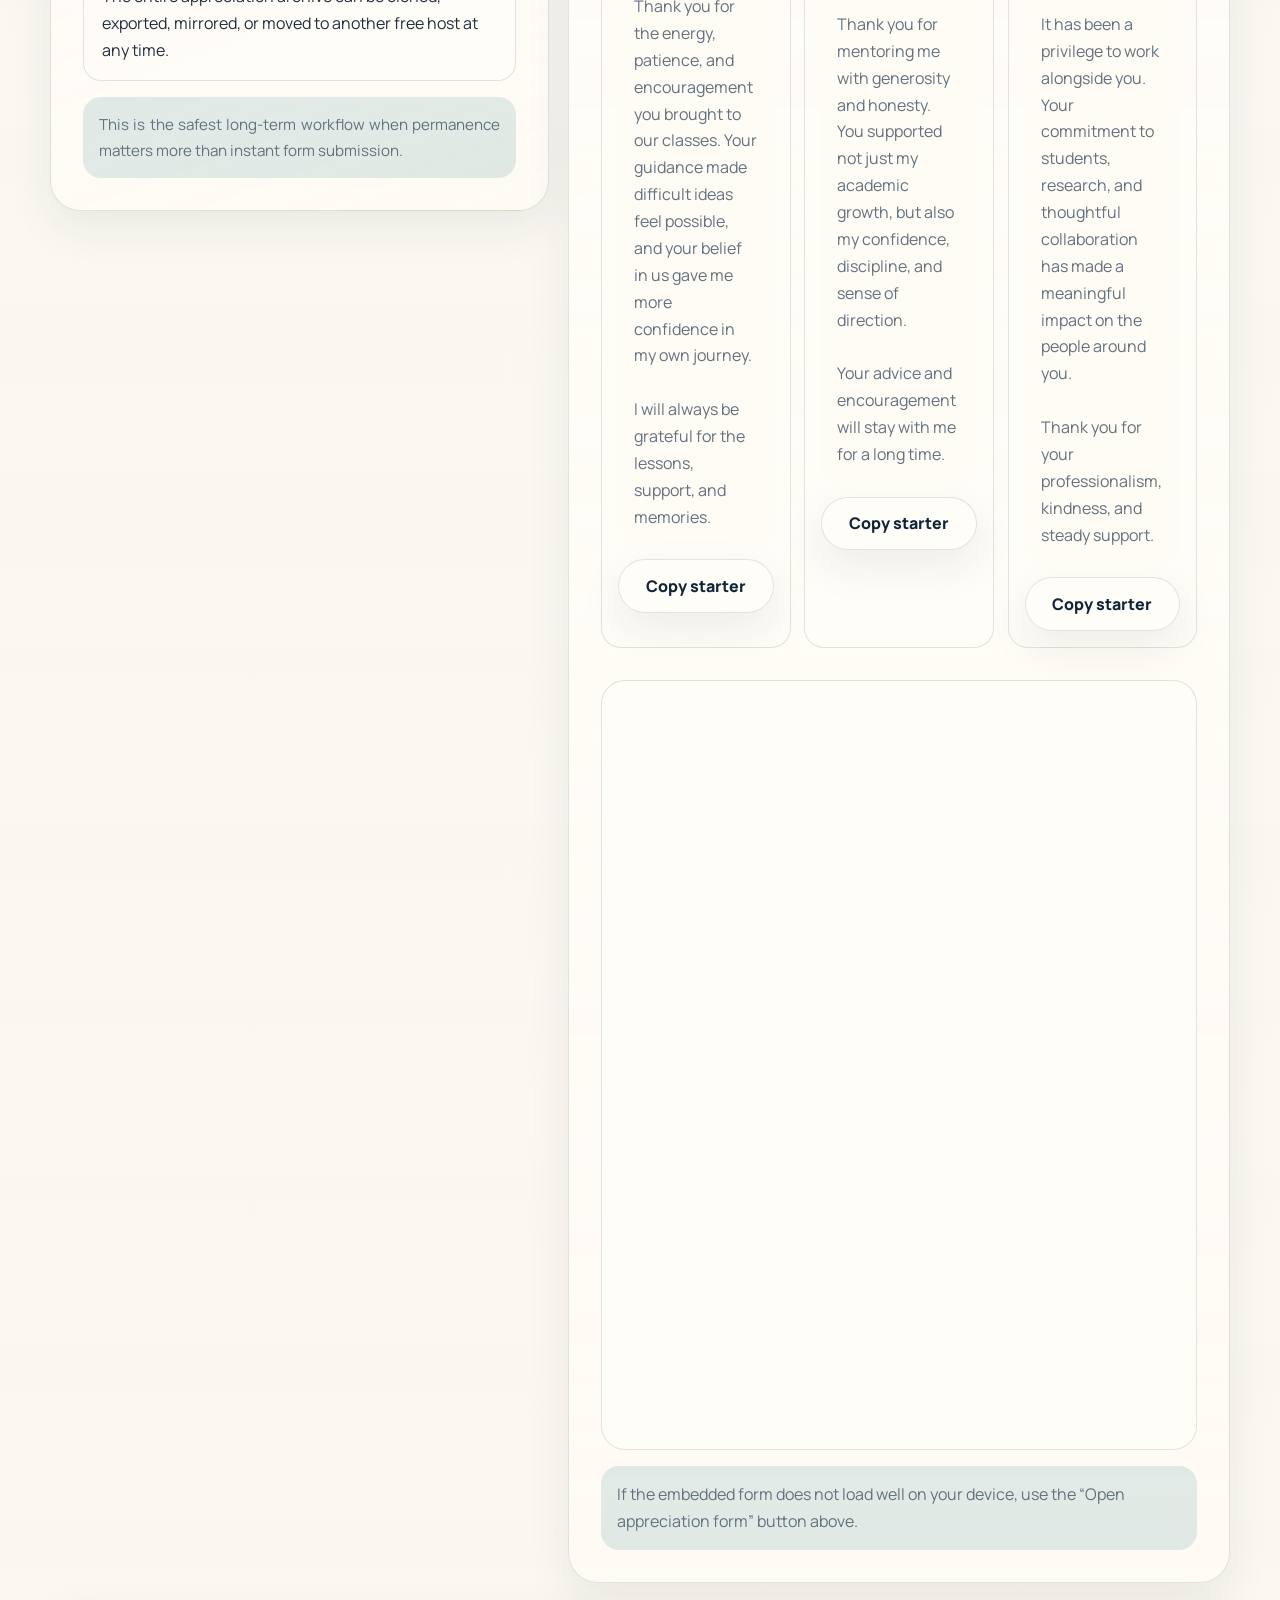
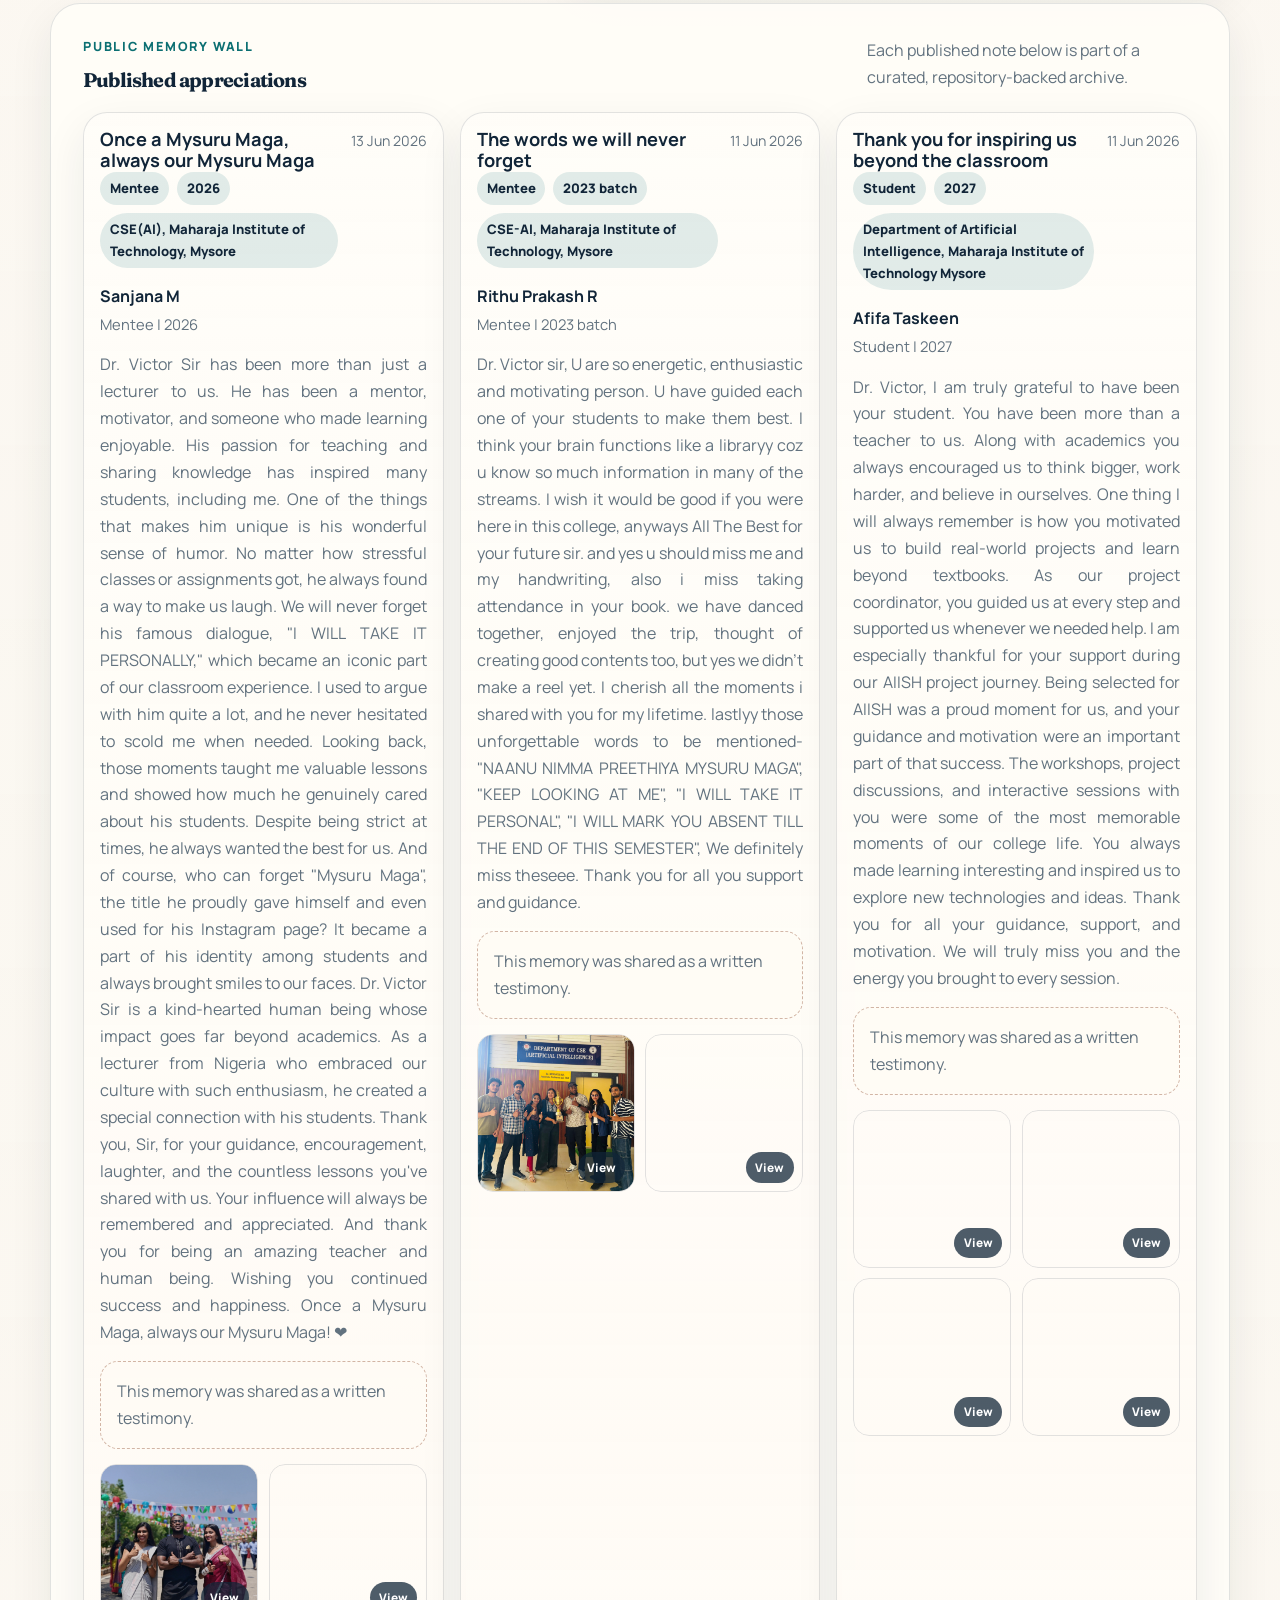
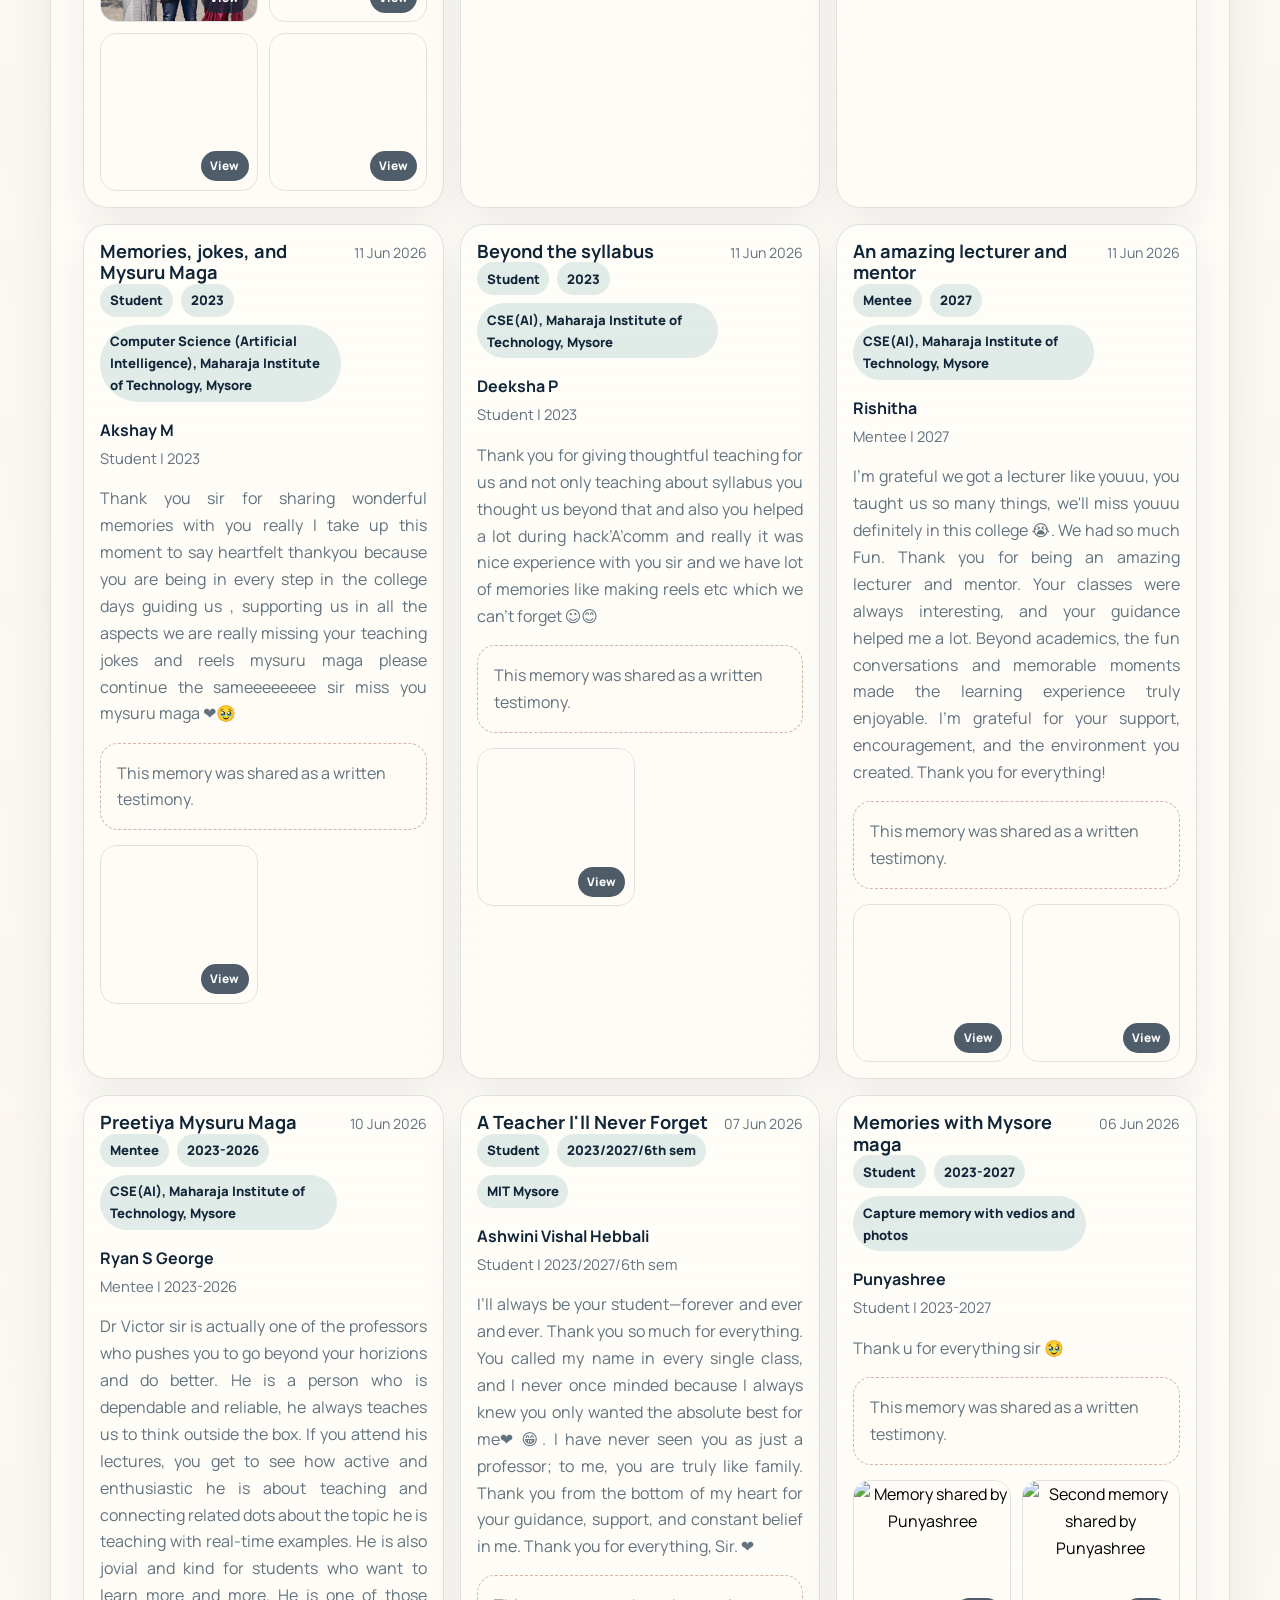
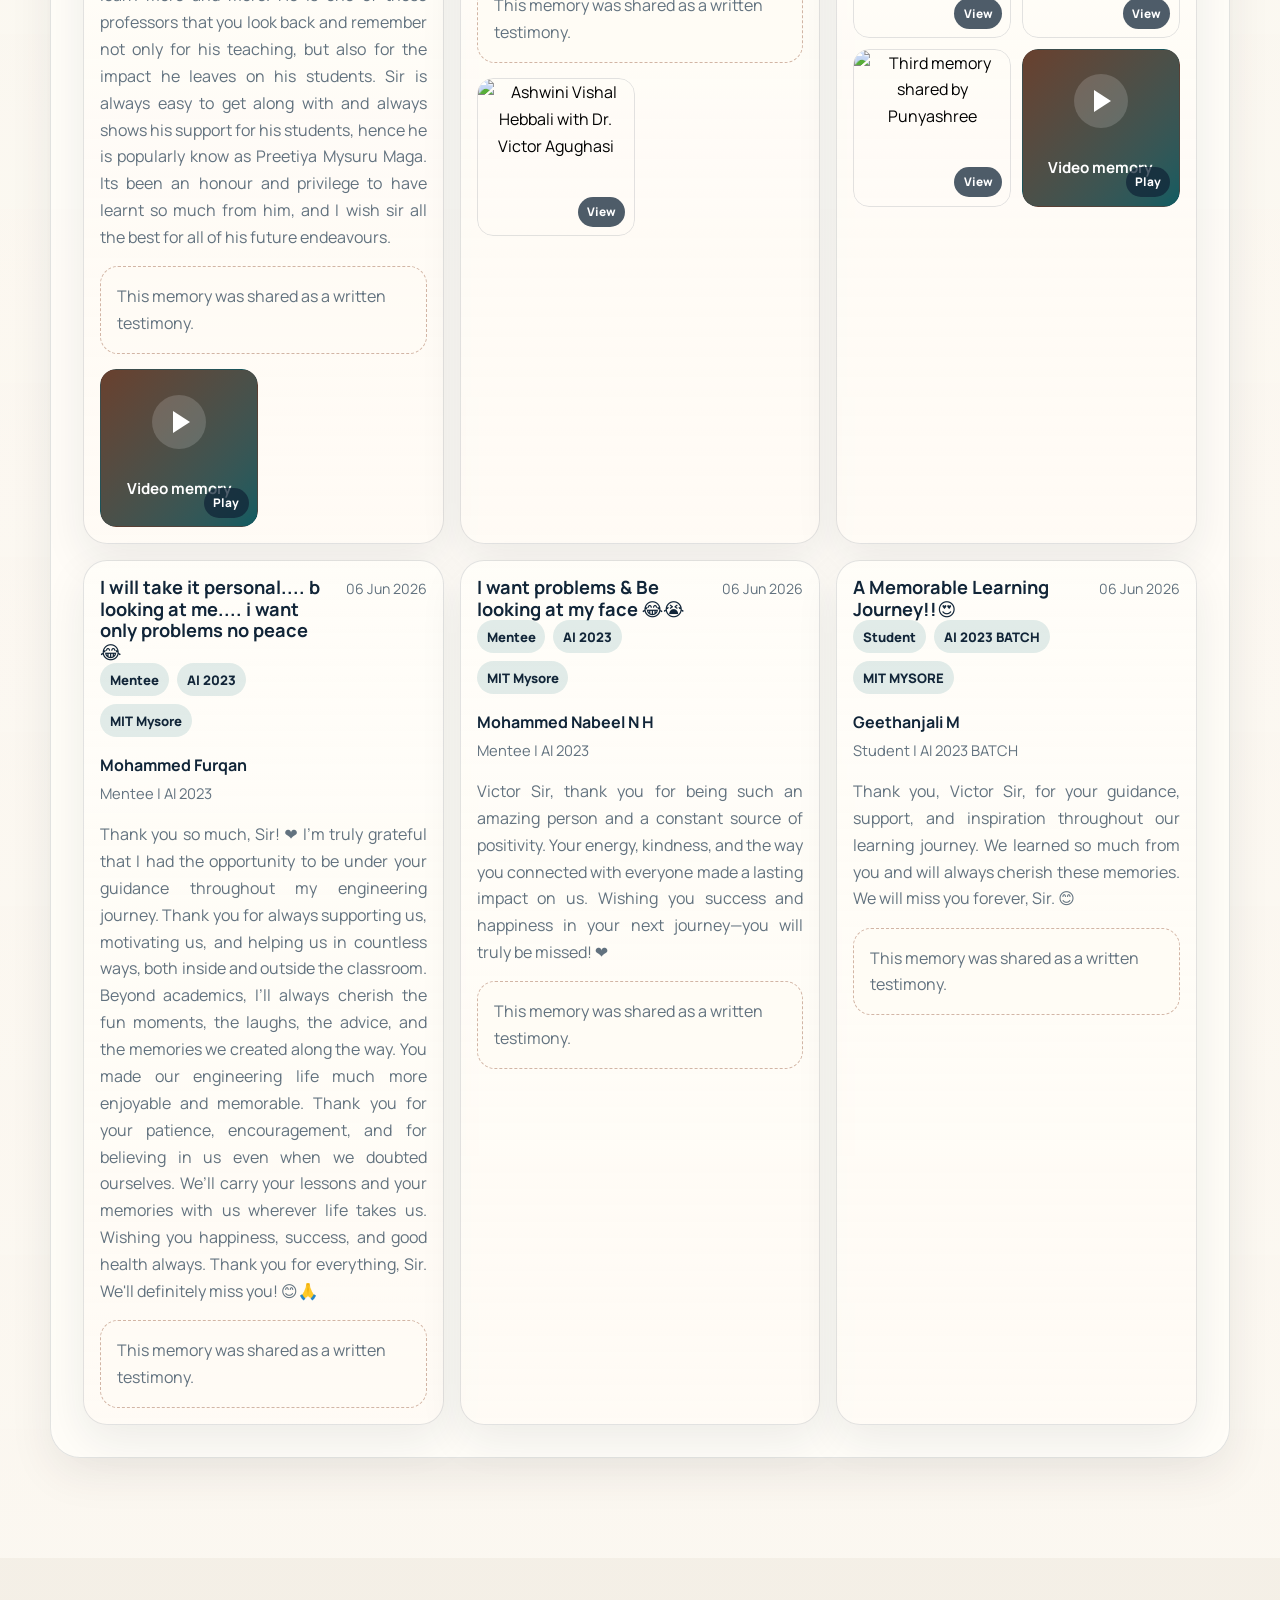
==== commit 8fe1d63f: "Restore appreciation wall to Sanjana M state" ====
--- a/docs/index.html
+++ b/docs/index.html
@@ -421,467 +421,12 @@
       </div>
     </section>
 
-    <section class="section-pad appreciation-section" id="appreciation-archive">
+    <section class="section-pad appreciation-section" id="appreciation">
       <div class="container">
         <div class="section-heading centered reveal">
           <p class="eyebrow">Curated Archive</p>
           <h2>A living wall of gratitude, preserved without subscriptions.</h2>
           <p>This appreciation wall is now curated manually and published from repository files, which means it stays portable, versioned, and independent of any paid form service.</p>
-        </div>
-
-        <div class="memory-wall reveal delay-2" id="appreciation">
-          <div class="memory-wall-head">
-            <div>
-              <p class="eyebrow">Public memory wall</p>
-              <h3>Published appreciations</h3>
-            </div>
-            <p>Each published note below is part of a curated, repository-backed archive.</p>
-          </div>
-
-          <div class="memory-grid" aria-live="polite">
-            <article class="memory-card">
-              <div class="memory-card-header">
-                <div>
-                  <h4>Grateful for your guidance and support</h4>
-                  <div class="memory-meta">
-<span class="memory-chip">Student</span><span class="memory-chip">2026</span><span class="memory-chip">CSE-AI, Maharaja Institute of Technology, Mysore</span>                  </div>
-                </div>
-<div class="memory-date">16 Jun 2026</div>              </div>
-              <div class="memory-author">
-                <strong>Sanjana R</strong>
-<span>Student | 2026</span>              </div>
-              <p>We would like to express our sincere gratitude for your valuable guidance and support throughout the technical aspects of our work. Your patience, expertise, and willingness to help us whenever we faced challenges made a significant difference in our learning journey. The knowledge and insights you shared not only helped us complete our work successfully but also enhanced our understanding and confidence.
-Thank you for dedicating your time and effort to guide us. We truly appreciate your encouragement and constant support. We are grateful to have had the opportunity to learn from you.
-With heartfelt thanks and respect.</p>
-              <div class="memory-testimony-note">This memory was shared as a written testimony.</div>
-              <div class="memory-media-grid">
-                <button
-                  class="memory-media-button"
-                  type="button"
-                  data-media-kind="image"
-                  data-media-url="assets/sanjana-r-appreciation-1.jpg"
-                  data-media-title="Grateful for your guidance and support"
-                  data-media-caption="Sanjana R"
-                >
-                  <img src="assets/sanjana-r-appreciation-1.jpg" alt="Dr. Victor Agughasi writing on a classroom blackboard during a lecture while students watch" loading="lazy" decoding="async" />
-                </button>
-              </div>
-            </article>
-            <article class="memory-card">
-              <div class="memory-card-header">
-                <div>
-                  <h4>Once a Mysuru Maga, always our Mysuru Maga</h4>
-                  <div class="memory-meta">
-<span class="memory-chip">Mentee</span><span class="memory-chip">2026</span><span class="memory-chip">CSE(AI), Maharaja Institute of Technology, Mysore</span>                  </div>
-                </div>
-<div class="memory-date">13 Jun 2026</div>              </div>
-              <div class="memory-author">
-                <strong>Sanjana M</strong>
-<span>Mentee | 2026</span>              </div>
-              <p>Dr. Victor Sir has been more than just a lecturer to us. He has been a mentor, motivator, and someone who made learning enjoyable. His passion for teaching and sharing knowledge has inspired many students, including me.
-
-One of the things that makes him unique is his wonderful sense of humor. No matter how stressful classes or assignments got, he always found a way to make us laugh. We will never forget his famous dialogue, "I WILL TAKE IT PERSONALLY," which became an iconic part of our classroom experience.
-
-I used to argue with him quite a lot, and he never hesitated to scold me when needed. Looking back, those moments taught me valuable lessons and showed how much he genuinely cared about his students. Despite being strict at times, he always wanted the best for us.
-
-And of course, who can forget "Mysuru Maga", the title he proudly gave himself and even used for his Instagram page? It became a part of his identity among students and always brought smiles to our faces.
-
-Dr. Victor Sir is a kind-hearted human being whose impact goes far beyond academics. As a lecturer from Nigeria who embraced our culture with such enthusiasm, he created a special connection with his students. Thank you, Sir, for your guidance, encouragement, laughter, and the countless lessons you've shared with us. Your influence will always be remembered and appreciated. And thank you for being an amazing teacher and human being. Wishing you continued success and happiness.
-
-Once a Mysuru Maga, always our Mysuru Maga! ❤️</p>
-              <div class="memory-testimony-note">This memory was shared as a written testimony.</div>
-              <div class="memory-media-grid">
-                <button
-                  class="memory-media-button"
-                  type="button"
-                  data-media-kind="image"
-                  data-media-url="assets/sanjana-m-appreciation-1.jpg"
-                  data-media-title="Once a Mysuru Maga, always our Mysuru Maga"
-                  data-media-caption="Sanjana M"
-                >
-                  <img src="assets/sanjana-m-appreciation-1.jpg" alt="Dr. Victor Agughasi with two students during a decorated campus celebration" loading="lazy" decoding="async" />
-                </button>
-                <button
-                  class="memory-media-button"
-                  type="button"
-                  data-media-kind="image"
-                  data-media-url="assets/sanjana-m-appreciation-2.jpg"
-                  data-media-title="Once a Mysuru Maga, always our Mysuru Maga"
-                  data-media-caption="Sanjana M"
-                >
-                  <img src="assets/sanjana-m-appreciation-2.jpg" alt="Dr. Victor Agughasi posing with students during a college celebration at MIT Mysore" loading="lazy" decoding="async" />
-                </button>
-                <button
-                  class="memory-media-button"
-                  type="button"
-                  data-media-kind="image"
-                  data-media-url="assets/sanjana-m-appreciation-3.jpg"
-                  data-media-title="Once a Mysuru Maga, always our Mysuru Maga"
-                  data-media-caption="Sanjana M"
-                >
-                  <img src="assets/sanjana-m-appreciation-3.jpg" alt="Dr. Victor Agughasi checking notes and attendance during class" loading="lazy" decoding="async" />
-                </button>
-                <button
-                  class="memory-media-button"
-                  type="button"
-                  data-media-kind="image"
-                  data-media-url="assets/sanjana-m-appreciation-4.jpg"
-                  data-media-title="Once a Mysuru Maga, always our Mysuru Maga"
-                  data-media-caption="Sanjana M"
-                >
-                  <img src="assets/sanjana-m-appreciation-4.jpg" alt="Dr. Victor Agughasi writing on the classroom blackboard during a lecture" loading="lazy" decoding="async" />
-                </button>
-              </div>
-            </article>
-            <article class="memory-card">
-              <div class="memory-card-header">
-                <div>
-                  <h4>The words we will never forget</h4>
-                  <div class="memory-meta">
-<span class="memory-chip">Mentee</span><span class="memory-chip">2023 batch</span><span class="memory-chip">CSE-AI, Maharaja Institute of Technology, Mysore</span>                  </div>
-                </div>
-<div class="memory-date">11 Jun 2026</div>              </div>
-              <div class="memory-author">
-                <strong>Rithu Prakash R</strong>
-<span>Mentee | 2023 batch</span>              </div>
-              <p>Dr. Victor sir, 
-U are so energetic, enthusiastic and motivating person. U have guided each one of your students to make them best. I think your brain functions like a libraryy coz u know so much information in many of the streams. I wish it would be good if you were here in this college, anyways All The Best for your future sir. and yes u should miss me and my handwriting, also i miss taking attendance in your book. we have danced together, enjoyed the trip, thought of creating good contents too, but yes we didn't make a reel yet. I cherish all the moments i shared with you for my lifetime. lastlyy those unforgettable words to be mentioned- "NAANU NIMMA PREETHIYA MYSURU MAGA", "KEEP LOOKING AT ME", "I WILL TAKE IT PERSONAL", "I WILL MARK YOU ABSENT TILL THE END OF THIS SEMESTER", We definitely miss theseee. Thank you for all you support and guidance.</p>
-              <div class="memory-testimony-note">This memory was shared as a written testimony.</div>
-              <div class="memory-media-grid">
-                <button
-                  class="memory-media-button"
-                  type="button"
-                  data-media-kind="image"
-                  data-media-url="assets/rithu-prakash-r-appreciation-1.jpeg"
-                  data-media-title="The words we will never forget"
-                  data-media-caption="Rithu Prakash R"
-                >
-                  <img src="assets/rithu-prakash-r-appreciation-1.jpeg" alt="Rithu Prakash R with Dr. Victor Agughasi and classmates" loading="lazy" decoding="async" />
-                </button>
-                <button
-                  class="memory-media-button"
-                  type="button"
-                  data-media-kind="image"
-                  data-media-url="assets/rithu-prakash-r-appreciation-2.jpeg"
-                  data-media-title="The words we will never forget"
-                  data-media-caption="Rithu Prakash R"
-                >
-                  <img src="assets/rithu-prakash-r-appreciation-2.jpeg" alt="Beach trip memory shared by Rithu Prakash R" loading="lazy" decoding="async" />
-                </button>
-              </div>
-            </article>
-            <article class="memory-card">
-              <div class="memory-card-header">
-                <div>
-                  <h4>Thank you for inspiring us beyond the classroom</h4>
-                  <div class="memory-meta">
-<span class="memory-chip">Student</span><span class="memory-chip">2027</span><span class="memory-chip">Department of Artificial Intelligence, Maharaja Institute of Technology Mysore</span>                  </div>
-                </div>
-<div class="memory-date">11 Jun 2026</div>              </div>
-              <div class="memory-author">
-                <strong>Afifa Taskeen</strong>
-<span>Student | 2027</span>              </div>
-              <p>Dr. Victor,
-
-I am truly grateful to have been your student. You have been more than a teacher to us. Along with academics you always encouraged us to think bigger, work harder, and believe in ourselves.
-
-One thing I will always remember is how you motivated us to build real-world projects and learn beyond textbooks. As our project coordinator, you guided us at every step and supported us whenever we needed help. I am especially thankful for your support during our AIISH project journey. Being selected for AIISH was a proud moment for us, and your guidance and motivation were an important part of that success.
-
-The workshops, project discussions, and interactive sessions with you were some of the most memorable moments of our college life. You always made learning interesting and inspired us to explore new technologies and ideas.
-
-Thank you for all your guidance, support, and motivation.
-
-We will truly miss you and the energy you brought to every session.</p>
-              <div class="memory-testimony-note">This memory was shared as a written testimony.</div>
-              <div class="memory-media-grid">
-                <button
-                  class="memory-media-button"
-                  type="button"
-                  data-media-kind="image"
-                  data-media-url="assets/afifa-taskeen-appreciation-1.jpg"
-                  data-media-title="Thank you for inspiring us beyond the classroom"
-                  data-media-caption="Afifa Taskeen"
-                >
-                  <img src="assets/afifa-taskeen-appreciation-1.jpg" alt="Newspaper clipping memory shared by Afifa Taskeen featuring Dr. Victor Agughasi with students" loading="lazy" decoding="async" />
-                </button>
-                <button
-                  class="memory-media-button"
-                  type="button"
-                  data-media-kind="image"
-                  data-media-url="assets/afifa-taskeen-appreciation-2.jpeg"
-                  data-media-title="Thank you for inspiring us beyond the classroom"
-                  data-media-caption="Afifa Taskeen"
-                >
-                  <img src="assets/afifa-taskeen-appreciation-2.jpeg" alt="Afifa Taskeen selfie with Dr. Victor Agughasi and classmates after a session" loading="lazy" decoding="async" />
-                </button>
-                <button
-                  class="memory-media-button"
-                  type="button"
-                  data-media-kind="image"
-                  data-media-url="assets/afifa-taskeen-appreciation-3.jpg"
-                  data-media-title="Thank you for inspiring us beyond the classroom"
-                  data-media-caption="Afifa Taskeen"
-                >
-                  <img src="assets/afifa-taskeen-appreciation-3.jpg" alt="Dr. Victor Agughasi leading a workshop session in Mandya, Karnataka" loading="lazy" decoding="async" />
-                </button>
-                <button
-                  class="memory-media-button"
-                  type="button"
-                  data-media-kind="image"
-                  data-media-url="assets/afifa-taskeen-appreciation-4.jpg"
-                  data-media-title="Thank you for inspiring us beyond the classroom"
-                  data-media-caption="Afifa Taskeen"
-                >
-                  <img src="assets/afifa-taskeen-appreciation-4.jpg" alt="Dr. Victor Agughasi demonstrating a VR headset during an interactive class" loading="lazy" decoding="async" />
-                </button>
-              </div>
-            </article>
-            <article class="memory-card">
-              <div class="memory-card-header">
-                <div>
-                  <h4>Memories, jokes, and Mysuru Maga</h4>
-                  <div class="memory-meta">
-<span class="memory-chip">Student</span><span class="memory-chip">2023</span><span class="memory-chip">Computer Science (Artificial Intelligence), Maharaja Institute of Technology, Mysore</span>                  </div>
-                </div>
-<div class="memory-date">11 Jun 2026</div>              </div>
-              <div class="memory-author">
-                <strong>Akshay M</strong>
-<span>Student | 2023</span>              </div>
-              <p>Thank you sir for sharing wonderful memories with you really I take up this moment to say heartfelt thankyou because you are  being  in every step in the college days guiding us , supporting us in all the aspects we are really missing your teaching jokes and reels mysuru maga please continue the sameeeeeeee sir miss you mysuru maga ❤️🥹</p>
-              <div class="memory-testimony-note">This memory was shared as a written testimony.</div>
-              <div class="memory-media-grid">
-                <button
-                  class="memory-media-button"
-                  type="button"
-                  data-media-kind="image"
-                  data-media-url="assets/akshay-m-appreciation.jpg"
-                  data-media-title="Memories, jokes, and Mysuru Maga"
-                  data-media-caption="Akshay M"
-                >
-                  <img src="assets/akshay-m-appreciation.jpg" alt="Akshay M with Dr. Victor Agughasi" loading="lazy" decoding="async" />
-                </button>
-              </div>
-            </article>
-            <article class="memory-card">
-              <div class="memory-card-header">
-                <div>
-                  <h4>Beyond the syllabus</h4>
-                  <div class="memory-meta">
-<span class="memory-chip">Student</span><span class="memory-chip">2023</span><span class="memory-chip">CSE(AI), Maharaja Institute of Technology, Mysore</span>                  </div>
-                </div>
-<div class="memory-date">11 Jun 2026</div>              </div>
-              <div class="memory-author">
-                <strong>Deeksha P</strong>
-<span>Student | 2023</span>              </div>
-              <p>Thank you for giving thoughtful teaching for us and not only teaching about syllabus you thought us beyond that and also you helped a lot during hack’A’comm and really it was nice experience with you sir and we have lot of memories like making reels etc which we can’t forget  ☺️😊</p>
-              <div class="memory-testimony-note">This memory was shared as a written testimony.</div>
-              <div class="memory-media-grid">
-                <button
-                  class="memory-media-button"
-                  type="button"
-                  data-media-kind="image"
-                  data-media-url="assets/deeksha-p-appreciation.jpeg"
-                  data-media-title="Beyond the syllabus"
-                  data-media-caption="Deeksha P"
-                >
-                  <img src="assets/deeksha-p-appreciation.jpeg" alt="Deeksha P with Dr. Victor Agughasi at Hack 'A' Comm 2026" loading="lazy" decoding="async" />
-                </button>
-              </div>
-            </article>
-            <article class="memory-card">
-              <div class="memory-card-header">
-                <div>
-                  <h4>An amazing lecturer and mentor</h4>
-                  <div class="memory-meta">
-<span class="memory-chip">Mentee</span><span class="memory-chip">2027</span><span class="memory-chip">CSE(AI), Maharaja Institute of Technology, Mysore</span>                  </div>
-                </div>
-<div class="memory-date">11 Jun 2026</div>              </div>
-              <div class="memory-author">
-                <strong>Rishitha</strong>
-<span>Mentee | 2027</span>              </div>
-              <p>I'm grateful we got a lecturer like youuu, you taught us so many things, we'll miss youuu definitely in this college 😭. We had so much Fun.
-Thank you for being an amazing lecturer and mentor. Your classes were always interesting, and your guidance helped me a lot. Beyond academics, the fun conversations and memorable moments made the learning experience truly enjoyable. I'm grateful for your support, encouragement, and the environment you created. Thank you for everything!</p>
-              <div class="memory-testimony-note">This memory was shared as a written testimony.</div>
-              <div class="memory-media-grid">
-                <button
-                  class="memory-media-button"
-                  type="button"
-                  data-media-kind="image"
-                  data-media-url="assets/rishitha-appreciation-1.jpeg"
-                  data-media-title="An amazing lecturer and mentor"
-                  data-media-caption="Rishitha"
-                >
-                  <img src="assets/rishitha-appreciation-1.jpeg" alt="Rishitha with Dr. Victor Agughasi and classmates in Mysuru" loading="lazy" decoding="async" />
-                </button>
-                <button
-                  class="memory-media-button"
-                  type="button"
-                  data-media-kind="image"
-                  data-media-url="assets/rishitha-appreciation-2.jpeg"
-                  data-media-title="An amazing lecturer and mentor"
-                  data-media-caption="Rishitha"
-                >
-                  <img src="assets/rishitha-appreciation-2.jpeg" alt="Beach trip memory shared by Rishitha" loading="lazy" decoding="async" />
-                </button>
-              </div>
-            </article>
-            <article class="memory-card">
-              <div class="memory-card-header">
-                <div>
-                  <h4>Preetiya Mysuru Maga</h4>
-                  <div class="memory-meta">
-<span class="memory-chip">Mentee</span><span class="memory-chip">2023-2026</span><span class="memory-chip">CSE(AI), Maharaja Institute of Technology, Mysore</span>                  </div>
-                </div>
-<div class="memory-date">10 Jun 2026</div>              </div>
-              <div class="memory-author">
-                <strong>Ryan S George</strong>
-<span>Mentee | 2023-2026</span>              </div>
-              <p>Dr Victor sir is actually one of the professors who pushes you to go beyond your horizions and do better. He is a person who is dependable and reliable, he always teaches us to think outside the box. If you attend his lectures, you get to see how active and enthusiastic he is about teaching and connecting related dots about the topic he is teaching with real-time examples. He is also jovial and kind for students who want to learn more and more. He is one of those professors that you look back and remember not only for his teaching, but also for the impact he leaves on his students. Sir is always easy to get along with and always shows his support for his students, hence he is popularly know as Preetiya Mysuru Maga. Its been an honour and privilege to have learnt so much from him, and I wish sir all the best for all of his future endeavours.</p>
-              <div class="memory-testimony-note">This memory was shared as a written testimony.</div>
-              <div class="memory-media-grid">
-                <button
-                  class="memory-media-button"
-                  type="button"
-                  data-media-kind="video"
-                  data-media-url="assets/ryan-s-george-appreciation.mp4"
-                  data-media-title="Preetiya Mysuru Maga"
-                  data-media-caption="Ryan S George"
-                >
-                  <div class="memory-video-placeholder">
-                    <span aria-hidden="true"></span>
-                    <strong>Video memory</strong>
-                  </div>
-                </button>
-              </div>
-            </article>
-            <article class="memory-card">
-              <div class="memory-card-header">
-                <div>
-                  <h4>A Teacher I'll Never Forget</h4>
-                  <div class="memory-meta">
-<span class="memory-chip">Student</span><span class="memory-chip">2023/2027/6th sem</span><span class="memory-chip">MIT Mysore</span>                  </div>
-                </div>
-<div class="memory-date">07 Jun 2026</div>              </div>
-              <div class="memory-author">
-                <strong>Ashwini Vishal Hebbali</strong>
-<span>Student | 2023/2027/6th sem</span>              </div>
-              <p>I’ll always be your student—forever and ever and ever. Thank you so much for everything. You called my name in every single class, and I never once minded because I always knew you only wanted the absolute best for me❤️😁. I have never seen you as just a professor; to me, you are truly like family. Thank you from the bottom of my heart for your guidance, support, and constant belief in me. Thank you for everything, Sir. ❤️</p>
-              <div class="memory-testimony-note">This memory was shared as a written testimony.</div>
-              <div class="memory-media-grid">
-                <button
-                  class="memory-media-button"
-                  type="button"
-                  data-media-kind="image"
-                  data-media-url="https://d33wubrfki0l68.cloudfront.net/d2dd0b85-f3f0-4de3-a2d1-bbcc7a2a588d/One%20with%20victor%20sir.jpeg"
-                  data-media-title="A Teacher I'll Never Forget"
-                  data-media-caption="Ashwini Vishal Hebbali"
-                >
-                  <img src="https://d33wubrfki0l68.cloudfront.net/d2dd0b85-f3f0-4de3-a2d1-bbcc7a2a588d/One%20with%20victor%20sir.jpeg" alt="Ashwini Vishal Hebbali with Dr. Victor Agughasi" loading="lazy" decoding="async" />
-                </button>
-              </div>
-            </article>
-            <article class="memory-card">
-              <div class="memory-card-header">
-                <div>
-                  <h4>Memories with Mysore maga</h4>
-                  <div class="memory-meta">
-<span class="memory-chip">Student</span><span class="memory-chip">2023-2027</span><span class="memory-chip">Capture memory with vedios and photos</span>                  </div>
-                </div>
-<div class="memory-date">06 Jun 2026</div>              </div>
-              <div class="memory-author">
-                <strong>Punyashree</strong>
-<span>Student | 2023-2027</span>              </div>
-              <p>Thank u for everything sir 🥹</p>
-              <div class="memory-testimony-note">This memory was shared as a written testimony.</div>
-              <div class="memory-media-grid">
-                <button
-                  class="memory-media-button"
-                  type="button"
-                  data-media-kind="image"
-                  data-media-url="https://d33wubrfki0l68.cloudfront.net/5cdbe39f-3213-402d-88d2-0bedf4eec9d9/4885be3a-f864-423f-bfde-e602763a174d.jpeg"
-                  data-media-title="Memories with Mysore maga"
-                  data-media-caption="Punyashree"
-                >
-                  <img src="https://d33wubrfki0l68.cloudfront.net/5cdbe39f-3213-402d-88d2-0bedf4eec9d9/4885be3a-f864-423f-bfde-e602763a174d.jpeg" alt="Memory shared by Punyashree" loading="lazy" decoding="async" />
-                </button>
-                <button
-                  class="memory-media-button"
-                  type="button"
-                  data-media-kind="image"
-                  data-media-url="https://d33wubrfki0l68.cloudfront.net/cdca41b9-6ca7-4401-afb5-33bc058cbb82/89717fbf-9906-4a2f-b18e-b4638d1ec212.jpeg"
-                  data-media-title="Memories with Mysore maga"
-                  data-media-caption="Punyashree"
-                >
-                  <img src="https://d33wubrfki0l68.cloudfront.net/cdca41b9-6ca7-4401-afb5-33bc058cbb82/89717fbf-9906-4a2f-b18e-b4638d1ec212.jpeg" alt="Second memory shared by Punyashree" loading="lazy" decoding="async" />
-                </button>
-                <button
-                  class="memory-media-button"
-                  type="button"
-                  data-media-kind="image"
-                  data-media-url="https://d33wubrfki0l68.cloudfront.net/299f0ef5-9088-46bb-b6f9-f8d916edd9fb/IMG_0699.jpeg"
-                  data-media-title="Memories with Mysore maga"
-                  data-media-caption="Punyashree"
-                >
-                  <img src="https://d33wubrfki0l68.cloudfront.net/299f0ef5-9088-46bb-b6f9-f8d916edd9fb/IMG_0699.jpeg" alt="Third memory shared by Punyashree" loading="lazy" decoding="async" />
-                </button>
-                <button
-                  class="memory-media-button"
-                  type="button"
-                  data-media-kind="video"
-                  data-media-url="https://d33wubrfki0l68.cloudfront.net/9bb68ee7-ad1e-45cf-9bda-a56f5972aaa0/105bfdfc-e991-4c31-b2d7-8ecd835cbac9.mov"
-                  data-media-title="Memories with Mysore maga"
-                  data-media-caption="Punyashree"
-                >
-                  <div class="memory-video-placeholder">
-                    <span aria-hidden="true"></span>
-                    <strong>Video memory</strong>
-                  </div>
-                </button>
-              </div>
-            </article>
-            <article class="memory-card">
-              <div class="memory-card-header">
-                <div>
-                  <h4>I will take it personal.... b looking at me.... i want only problems no peace 😂</h4>
-                  <div class="memory-meta">
-<span class="memory-chip">Mentee</span><span class="memory-chip">AI 2023</span><span class="memory-chip">MIT Mysore</span>                  </div>
-                </div>
-<div class="memory-date">06 Jun 2026</div>              </div>
-              <div class="memory-author">
-                <strong>Mohammed Furqan</strong>
-<span>Mentee | AI 2023</span>              </div>
-              <p>Thank you so much, Sir! ❤️ I’m truly grateful that I had the opportunity to be under your guidance throughout my engineering journey. Thank you for always supporting us, motivating us, and helping us in countless ways, both inside and outside the classroom. Beyond academics, I’ll always cherish the fun moments, the laughs, the advice, and the memories we created along the way. You made our engineering life much more enjoyable and memorable. Thank you for your patience, encouragement, and for believing in us even when we doubted ourselves. We’ll carry your lessons and your memories with us wherever life takes us. Wishing you happiness, success, and good health always. Thank you for everything, Sir. We'll definitely miss you! 😊🙏</p>
-              <div class="memory-testimony-note">This memory was shared as a written testimony.</div>
-            </article>
-            <article class="memory-card">
-              <div class="memory-card-header">
-                <div>
-                  <h4>I want problems & Be looking at my face 😂😭</h4>
-                  <div class="memory-meta">
-<span class="memory-chip">Mentee</span><span class="memory-chip">AI 2023</span><span class="memory-chip">MIT Mysore</span>                  </div>
-                </div>
-<div class="memory-date">06 Jun 2026</div>              </div>
-              <div class="memory-author">
-                <strong>Mohammed Nabeel N H</strong>
-<span>Mentee | AI 2023</span>              </div>
-              <p>Victor Sir, thank you for being such an amazing person and a constant source of positivity. Your energy, kindness, and the way you connected with everyone made a lasting impact on us. Wishing you success and happiness in your next journey—you will truly be missed! ❤️</p>
-              <div class="memory-testimony-note">This memory was shared as a written testimony.</div>
-            </article>
-            <article class="memory-card">
-              <div class="memory-card-header">
-                <div>
-                  <h4>A Memorable Learning Journey!!😍</h4>
-                  <div class="memory-meta">
-<span class="memory-chip">Student</span><span class="memory-chip">AI 2023 BATCH</span><span class="memory-chip">MIT MYSORE</span>                  </div>
-                </div>
-<div class="memory-date">06 Jun 2026</div>              </div>
-              <div class="memory-author">
-                <strong>Geethanjali M</strong>
-<span>Student | AI 2023 BATCH</span>              </div>
-              <p>Thank you, Victor Sir, for your guidance, support, and inspiration throughout our learning journey. We learned so much from you and will always cherish these memories. We will miss you forever, Sir. 😊</p>
-              <div class="memory-testimony-note">This memory was shared as a written testimony.</div>
-            </article>
-          </div>
         </div>
 
         <div class="appreciation-layout">
@@ -986,6 +531,433 @@
             <p class="submission-note">If the embedded form does not load well on your device, use the &ldquo;Open appreciation form&rdquo; button above.</p>
           </article>
         </div>
+
+        <div class="memory-wall reveal delay-2">
+          <div class="memory-wall-head">
+            <div>
+              <p class="eyebrow">Public memory wall</p>
+              <h3>Published appreciations</h3>
+            </div>
+            <p>Each published note below is part of a curated, repository-backed archive.</p>
+          </div>
+
+          <div class="memory-grid" aria-live="polite">
+            <article class="memory-card">
+              <div class="memory-card-header">
+                <div>
+                  <h4>Once a Mysuru Maga, always our Mysuru Maga</h4>
+                  <div class="memory-meta">
+<span class="memory-chip">Mentee</span><span class="memory-chip">2026</span><span class="memory-chip">CSE(AI), Maharaja Institute of Technology, Mysore</span>                  </div>
+                </div>
+<div class="memory-date">13 Jun 2026</div>              </div>
+              <div class="memory-author">
+                <strong>Sanjana M</strong>
+<span>Mentee | 2026</span>              </div>
+              <p>Dr. Victor Sir has been more than just a lecturer to us. He has been a mentor, motivator, and someone who made learning enjoyable. His passion for teaching and sharing knowledge has inspired many students, including me.
+
+One of the things that makes him unique is his wonderful sense of humor. No matter how stressful classes or assignments got, he always found a way to make us laugh. We will never forget his famous dialogue, "I WILL TAKE IT PERSONALLY," which became an iconic part of our classroom experience.
+
+I used to argue with him quite a lot, and he never hesitated to scold me when needed. Looking back, those moments taught me valuable lessons and showed how much he genuinely cared about his students. Despite being strict at times, he always wanted the best for us.
+
+And of course, who can forget "Mysuru Maga", the title he proudly gave himself and even used for his Instagram page? It became a part of his identity among students and always brought smiles to our faces.
+
+Dr. Victor Sir is a kind-hearted human being whose impact goes far beyond academics. As a lecturer from Nigeria who embraced our culture with such enthusiasm, he created a special connection with his students. Thank you, Sir, for your guidance, encouragement, laughter, and the countless lessons you've shared with us. Your influence will always be remembered and appreciated. And thank you for being an amazing teacher and human being. Wishing you continued success and happiness.
+
+Once a Mysuru Maga, always our Mysuru Maga! ❤️</p>
+              <div class="memory-testimony-note">This memory was shared as a written testimony.</div>
+              <div class="memory-media-grid">
+                <button
+                  class="memory-media-button"
+                  type="button"
+                  data-media-kind="image"
+                  data-media-url="assets/sanjana-m-appreciation-1.jpg"
+                  data-media-title="Once a Mysuru Maga, always our Mysuru Maga"
+                  data-media-caption="Sanjana M"
+                >
+                  <img src="assets/sanjana-m-appreciation-1.jpg" alt="Dr. Victor Agughasi with two students during a decorated campus celebration" loading="lazy" decoding="async" />
+                </button>
+                <button
+                  class="memory-media-button"
+                  type="button"
+                  data-media-kind="image"
+                  data-media-url="assets/sanjana-m-appreciation-2.jpg"
+                  data-media-title="Once a Mysuru Maga, always our Mysuru Maga"
+                  data-media-caption="Sanjana M"
+                >
+                  <img src="assets/sanjana-m-appreciation-2.jpg" alt="Dr. Victor Agughasi posing with students during a college celebration at MIT Mysore" loading="lazy" decoding="async" />
+                </button>
+                <button
+                  class="memory-media-button"
+                  type="button"
+                  data-media-kind="image"
+                  data-media-url="assets/sanjana-m-appreciation-3.jpg"
+                  data-media-title="Once a Mysuru Maga, always our Mysuru Maga"
+                  data-media-caption="Sanjana M"
+                >
+                  <img src="assets/sanjana-m-appreciation-3.jpg" alt="Dr. Victor Agughasi checking notes and attendance during class" loading="lazy" decoding="async" />
+                </button>
+                <button
+                  class="memory-media-button"
+                  type="button"
+                  data-media-kind="image"
+                  data-media-url="assets/sanjana-m-appreciation-4.jpg"
+                  data-media-title="Once a Mysuru Maga, always our Mysuru Maga"
+                  data-media-caption="Sanjana M"
+                >
+                  <img src="assets/sanjana-m-appreciation-4.jpg" alt="Dr. Victor Agughasi writing on the classroom blackboard during a lecture" loading="lazy" decoding="async" />
+                </button>
+              </div>
+            </article>
+            <article class="memory-card">
+              <div class="memory-card-header">
+                <div>
+                  <h4>The words we will never forget</h4>
+                  <div class="memory-meta">
+<span class="memory-chip">Mentee</span><span class="memory-chip">2023 batch</span><span class="memory-chip">CSE-AI, Maharaja Institute of Technology, Mysore</span>                  </div>
+                </div>
+<div class="memory-date">11 Jun 2026</div>              </div>
+              <div class="memory-author">
+                <strong>Rithu Prakash R</strong>
+<span>Mentee | 2023 batch</span>              </div>
+              <p>Dr. Victor sir, 
+U are so energetic, enthusiastic and motivating person. U have guided each one of your students to make them best. I think your brain functions like a libraryy coz u know so much information in many of the streams. I wish it would be good if you were here in this college, anyways All The Best for your future sir. and yes u should miss me and my handwriting, also i miss taking attendance in your book. we have danced together, enjoyed the trip, thought of creating good contents too, but yes we didn't make a reel yet. I cherish all the moments i shared with you for my lifetime. lastlyy those unforgettable words to be mentioned- "NAANU NIMMA PREETHIYA MYSURU MAGA", "KEEP LOOKING AT ME", "I WILL TAKE IT PERSONAL", "I WILL MARK YOU ABSENT TILL THE END OF THIS SEMESTER", We definitely miss theseee. Thank you for all you support and guidance.</p>
+              <div class="memory-testimony-note">This memory was shared as a written testimony.</div>
+              <div class="memory-media-grid">
+                <button
+                  class="memory-media-button"
+                  type="button"
+                  data-media-kind="image"
+                  data-media-url="assets/rithu-prakash-r-appreciation-1.jpeg"
+                  data-media-title="The words we will never forget"
+                  data-media-caption="Rithu Prakash R"
+                >
+                  <img src="assets/rithu-prakash-r-appreciation-1.jpeg" alt="Rithu Prakash R with Dr. Victor Agughasi and classmates" loading="lazy" decoding="async" />
+                </button>
+                <button
+                  class="memory-media-button"
+                  type="button"
+                  data-media-kind="image"
+                  data-media-url="assets/rithu-prakash-r-appreciation-2.jpeg"
+                  data-media-title="The words we will never forget"
+                  data-media-caption="Rithu Prakash R"
+                >
+                  <img src="assets/rithu-prakash-r-appreciation-2.jpeg" alt="Beach trip memory shared by Rithu Prakash R" loading="lazy" decoding="async" />
+                </button>
+              </div>
+            </article>
+            <article class="memory-card">
+              <div class="memory-card-header">
+                <div>
+                  <h4>Thank you for inspiring us beyond the classroom</h4>
+                  <div class="memory-meta">
+<span class="memory-chip">Student</span><span class="memory-chip">2027</span><span class="memory-chip">Department of Artificial Intelligence, Maharaja Institute of Technology Mysore</span>                  </div>
+                </div>
+<div class="memory-date">11 Jun 2026</div>              </div>
+              <div class="memory-author">
+                <strong>Afifa Taskeen</strong>
+<span>Student | 2027</span>              </div>
+              <p>Dr. Victor,
+
+I am truly grateful to have been your student. You have been more than a teacher to us. Along with academics you always encouraged us to think bigger, work harder, and believe in ourselves.
+
+One thing I will always remember is how you motivated us to build real-world projects and learn beyond textbooks. As our project coordinator, you guided us at every step and supported us whenever we needed help. I am especially thankful for your support during our AIISH project journey. Being selected for AIISH was a proud moment for us, and your guidance and motivation were an important part of that success.
+
+The workshops, project discussions, and interactive sessions with you were some of the most memorable moments of our college life. You always made learning interesting and inspired us to explore new technologies and ideas.
+
+Thank you for all your guidance, support, and motivation.
+
+We will truly miss you and the energy you brought to every session.</p>
+              <div class="memory-testimony-note">This memory was shared as a written testimony.</div>
+              <div class="memory-media-grid">
+                <button
+                  class="memory-media-button"
+                  type="button"
+                  data-media-kind="image"
+                  data-media-url="assets/afifa-taskeen-appreciation-1.jpg"
+                  data-media-title="Thank you for inspiring us beyond the classroom"
+                  data-media-caption="Afifa Taskeen"
+                >
+                  <img src="assets/afifa-taskeen-appreciation-1.jpg" alt="Newspaper clipping memory shared by Afifa Taskeen featuring Dr. Victor Agughasi with students" loading="lazy" decoding="async" />
+                </button>
+                <button
+                  class="memory-media-button"
+                  type="button"
+                  data-media-kind="image"
+                  data-media-url="assets/afifa-taskeen-appreciation-2.jpeg"
+                  data-media-title="Thank you for inspiring us beyond the classroom"
+                  data-media-caption="Afifa Taskeen"
+                >
+                  <img src="assets/afifa-taskeen-appreciation-2.jpeg" alt="Afifa Taskeen selfie with Dr. Victor Agughasi and classmates after a session" loading="lazy" decoding="async" />
+                </button>
+                <button
+                  class="memory-media-button"
+                  type="button"
+                  data-media-kind="image"
+                  data-media-url="assets/afifa-taskeen-appreciation-3.jpg"
+                  data-media-title="Thank you for inspiring us beyond the classroom"
+                  data-media-caption="Afifa Taskeen"
+                >
+                  <img src="assets/afifa-taskeen-appreciation-3.jpg" alt="Dr. Victor Agughasi leading a workshop session in Mandya, Karnataka" loading="lazy" decoding="async" />
+                </button>
+                <button
+                  class="memory-media-button"
+                  type="button"
+                  data-media-kind="image"
+                  data-media-url="assets/afifa-taskeen-appreciation-4.jpg"
+                  data-media-title="Thank you for inspiring us beyond the classroom"
+                  data-media-caption="Afifa Taskeen"
+                >
+                  <img src="assets/afifa-taskeen-appreciation-4.jpg" alt="Dr. Victor Agughasi demonstrating a VR headset during an interactive class" loading="lazy" decoding="async" />
+                </button>
+              </div>
+            </article>
+            <article class="memory-card">
+              <div class="memory-card-header">
+                <div>
+                  <h4>Memories, jokes, and Mysuru Maga</h4>
+                  <div class="memory-meta">
+<span class="memory-chip">Student</span><span class="memory-chip">2023</span><span class="memory-chip">Computer Science (Artificial Intelligence), Maharaja Institute of Technology, Mysore</span>                  </div>
+                </div>
+<div class="memory-date">11 Jun 2026</div>              </div>
+              <div class="memory-author">
+                <strong>Akshay M</strong>
+<span>Student | 2023</span>              </div>
+              <p>Thank you sir for sharing wonderful memories with you really I take up this moment to say heartfelt thankyou because you are  being  in every step in the college days guiding us , supporting us in all the aspects we are really missing your teaching jokes and reels mysuru maga please continue the sameeeeeeee sir miss you mysuru maga ❤️🥹</p>
+              <div class="memory-testimony-note">This memory was shared as a written testimony.</div>
+              <div class="memory-media-grid">
+                <button
+                  class="memory-media-button"
+                  type="button"
+                  data-media-kind="image"
+                  data-media-url="assets/akshay-m-appreciation.jpg"
+                  data-media-title="Memories, jokes, and Mysuru Maga"
+                  data-media-caption="Akshay M"
+                >
+                  <img src="assets/akshay-m-appreciation.jpg" alt="Akshay M with Dr. Victor Agughasi" loading="lazy" decoding="async" />
+                </button>
+              </div>
+            </article>
+            <article class="memory-card">
+              <div class="memory-card-header">
+                <div>
+                  <h4>Beyond the syllabus</h4>
+                  <div class="memory-meta">
+<span class="memory-chip">Student</span><span class="memory-chip">2023</span><span class="memory-chip">CSE(AI), Maharaja Institute of Technology, Mysore</span>                  </div>
+                </div>
+<div class="memory-date">11 Jun 2026</div>              </div>
+              <div class="memory-author">
+                <strong>Deeksha P</strong>
+<span>Student | 2023</span>              </div>
+              <p>Thank you for giving thoughtful teaching for us and not only teaching about syllabus you thought us beyond that and also you helped a lot during hack’A’comm and really it was nice experience with you sir and we have lot of memories like making reels etc which we can’t forget  ☺️😊</p>
+              <div class="memory-testimony-note">This memory was shared as a written testimony.</div>
+              <div class="memory-media-grid">
+                <button
+                  class="memory-media-button"
+                  type="button"
+                  data-media-kind="image"
+                  data-media-url="assets/deeksha-p-appreciation.jpeg"
+                  data-media-title="Beyond the syllabus"
+                  data-media-caption="Deeksha P"
+                >
+                  <img src="assets/deeksha-p-appreciation.jpeg" alt="Deeksha P with Dr. Victor Agughasi at Hack 'A' Comm 2026" loading="lazy" decoding="async" />
+                </button>
+              </div>
+            </article>
+            <article class="memory-card">
+              <div class="memory-card-header">
+                <div>
+                  <h4>An amazing lecturer and mentor</h4>
+                  <div class="memory-meta">
+<span class="memory-chip">Mentee</span><span class="memory-chip">2027</span><span class="memory-chip">CSE(AI), Maharaja Institute of Technology, Mysore</span>                  </div>
+                </div>
+<div class="memory-date">11 Jun 2026</div>              </div>
+              <div class="memory-author">
+                <strong>Rishitha</strong>
+<span>Mentee | 2027</span>              </div>
+              <p>I'm grateful we got a lecturer like youuu, you taught us so many things, we'll miss youuu definitely in this college 😭. We had so much Fun.
+Thank you for being an amazing lecturer and mentor. Your classes were always interesting, and your guidance helped me a lot. Beyond academics, the fun conversations and memorable moments made the learning experience truly enjoyable. I'm grateful for your support, encouragement, and the environment you created. Thank you for everything!</p>
+              <div class="memory-testimony-note">This memory was shared as a written testimony.</div>
+              <div class="memory-media-grid">
+                <button
+                  class="memory-media-button"
+                  type="button"
+                  data-media-kind="image"
+                  data-media-url="assets/rishitha-appreciation-1.jpeg"
+                  data-media-title="An amazing lecturer and mentor"
+                  data-media-caption="Rishitha"
+                >
+                  <img src="assets/rishitha-appreciation-1.jpeg" alt="Rishitha with Dr. Victor Agughasi and classmates in Mysuru" loading="lazy" decoding="async" />
+                </button>
+                <button
+                  class="memory-media-button"
+                  type="button"
+                  data-media-kind="image"
+                  data-media-url="assets/rishitha-appreciation-2.jpeg"
+                  data-media-title="An amazing lecturer and mentor"
+                  data-media-caption="Rishitha"
+                >
+                  <img src="assets/rishitha-appreciation-2.jpeg" alt="Beach trip memory shared by Rishitha" loading="lazy" decoding="async" />
+                </button>
+              </div>
+            </article>
+            <article class="memory-card">
+              <div class="memory-card-header">
+                <div>
+                  <h4>Preetiya Mysuru Maga</h4>
+                  <div class="memory-meta">
+<span class="memory-chip">Mentee</span><span class="memory-chip">2023-2026</span><span class="memory-chip">CSE(AI), Maharaja Institute of Technology, Mysore</span>                  </div>
+                </div>
+<div class="memory-date">10 Jun 2026</div>              </div>
+              <div class="memory-author">
+                <strong>Ryan S George</strong>
+<span>Mentee | 2023-2026</span>              </div>
+              <p>Dr Victor sir is actually one of the professors who pushes you to go beyond your horizions and do better. He is a person who is dependable and reliable, he always teaches us to think outside the box. If you attend his lectures, you get to see how active and enthusiastic he is about teaching and connecting related dots about the topic he is teaching with real-time examples. He is also jovial and kind for students who want to learn more and more. He is one of those professors that you look back and remember not only for his teaching, but also for the impact he leaves on his students. Sir is always easy to get along with and always shows his support for his students, hence he is popularly know as Preetiya Mysuru Maga. Its been an honour and privilege to have learnt so much from him, and I wish sir all the best for all of his future endeavours.</p>
+              <div class="memory-testimony-note">This memory was shared as a written testimony.</div>
+              <div class="memory-media-grid">
+                <button
+                  class="memory-media-button"
+                  type="button"
+                  data-media-kind="video"
+                  data-media-url="assets/ryan-s-george-appreciation.mp4"
+                  data-media-title="Preetiya Mysuru Maga"
+                  data-media-caption="Ryan S George"
+                >
+                  <div class="memory-video-placeholder">
+                    <span aria-hidden="true"></span>
+                    <strong>Video memory</strong>
+                  </div>
+                </button>
+              </div>
+            </article>
+            <article class="memory-card">
+              <div class="memory-card-header">
+                <div>
+                  <h4>A Teacher I'll Never Forget</h4>
+                  <div class="memory-meta">
+<span class="memory-chip">Student</span><span class="memory-chip">2023/2027/6th sem</span><span class="memory-chip">MIT Mysore</span>                  </div>
+                </div>
+<div class="memory-date">07 Jun 2026</div>              </div>
+              <div class="memory-author">
+                <strong>Ashwini Vishal Hebbali</strong>
+<span>Student | 2023/2027/6th sem</span>              </div>
+              <p>I’ll always be your student—forever and ever and ever. Thank you so much for everything. You called my name in every single class, and I never once minded because I always knew you only wanted the absolute best for me❤️😁. I have never seen you as just a professor; to me, you are truly like family. Thank you from the bottom of my heart for your guidance, support, and constant belief in me. Thank you for everything, Sir. ❤️</p>
+              <div class="memory-testimony-note">This memory was shared as a written testimony.</div>
+              <div class="memory-media-grid">
+                <button
+                  class="memory-media-button"
+                  type="button"
+                  data-media-kind="image"
+                  data-media-url="https://d33wubrfki0l68.cloudfront.net/d2dd0b85-f3f0-4de3-a2d1-bbcc7a2a588d/One%20with%20victor%20sir.jpeg"
+                  data-media-title="A Teacher I'll Never Forget"
+                  data-media-caption="Ashwini Vishal Hebbali"
+                >
+                  <img src="https://d33wubrfki0l68.cloudfront.net/d2dd0b85-f3f0-4de3-a2d1-bbcc7a2a588d/One%20with%20victor%20sir.jpeg" alt="Ashwini Vishal Hebbali with Dr. Victor Agughasi" loading="lazy" decoding="async" />
+                </button>
+              </div>
+            </article>
+            <article class="memory-card">
+              <div class="memory-card-header">
+                <div>
+                  <h4>Memories with Mysore maga</h4>
+                  <div class="memory-meta">
+<span class="memory-chip">Student</span><span class="memory-chip">2023-2027</span><span class="memory-chip">Capture memory with vedios and photos</span>                  </div>
+                </div>
+<div class="memory-date">06 Jun 2026</div>              </div>
+              <div class="memory-author">
+                <strong>Punyashree</strong>
+<span>Student | 2023-2027</span>              </div>
+              <p>Thank u for everything sir 🥹</p>
+              <div class="memory-testimony-note">This memory was shared as a written testimony.</div>
+              <div class="memory-media-grid">
+                <button
+                  class="memory-media-button"
+                  type="button"
+                  data-media-kind="image"
+                  data-media-url="https://d33wubrfki0l68.cloudfront.net/5cdbe39f-3213-402d-88d2-0bedf4eec9d9/4885be3a-f864-423f-bfde-e602763a174d.jpeg"
+                  data-media-title="Memories with Mysore maga"
+                  data-media-caption="Punyashree"
+                >
+                  <img src="https://d33wubrfki0l68.cloudfront.net/5cdbe39f-3213-402d-88d2-0bedf4eec9d9/4885be3a-f864-423f-bfde-e602763a174d.jpeg" alt="Memory shared by Punyashree" loading="lazy" decoding="async" />
+                </button>
+                <button
+                  class="memory-media-button"
+                  type="button"
+                  data-media-kind="image"
+                  data-media-url="https://d33wubrfki0l68.cloudfront.net/cdca41b9-6ca7-4401-afb5-33bc058cbb82/89717fbf-9906-4a2f-b18e-b4638d1ec212.jpeg"
+                  data-media-title="Memories with Mysore maga"
+                  data-media-caption="Punyashree"
+                >
+                  <img src="https://d33wubrfki0l68.cloudfront.net/cdca41b9-6ca7-4401-afb5-33bc058cbb82/89717fbf-9906-4a2f-b18e-b4638d1ec212.jpeg" alt="Second memory shared by Punyashree" loading="lazy" decoding="async" />
+                </button>
+                <button
+                  class="memory-media-button"
+                  type="button"
+                  data-media-kind="image"
+                  data-media-url="https://d33wubrfki0l68.cloudfront.net/299f0ef5-9088-46bb-b6f9-f8d916edd9fb/IMG_0699.jpeg"
+                  data-media-title="Memories with Mysore maga"
+                  data-media-caption="Punyashree"
+                >
+                  <img src="https://d33wubrfki0l68.cloudfront.net/299f0ef5-9088-46bb-b6f9-f8d916edd9fb/IMG_0699.jpeg" alt="Third memory shared by Punyashree" loading="lazy" decoding="async" />
+                </button>
+                <button
+                  class="memory-media-button"
+                  type="button"
+                  data-media-kind="video"
+                  data-media-url="https://d33wubrfki0l68.cloudfront.net/9bb68ee7-ad1e-45cf-9bda-a56f5972aaa0/105bfdfc-e991-4c31-b2d7-8ecd835cbac9.mov"
+                  data-media-title="Memories with Mysore maga"
+                  data-media-caption="Punyashree"
+                >
+                  <div class="memory-video-placeholder">
+                    <span aria-hidden="true"></span>
+                    <strong>Video memory</strong>
+                  </div>
+                </button>
+              </div>
+            </article>
+            <article class="memory-card">
+              <div class="memory-card-header">
+                <div>
+                  <h4>I will take it personal.... b looking at me.... i want only problems no peace 😂</h4>
+                  <div class="memory-meta">
+<span class="memory-chip">Mentee</span><span class="memory-chip">AI 2023</span><span class="memory-chip">MIT Mysore</span>                  </div>
+                </div>
+<div class="memory-date">06 Jun 2026</div>              </div>
+              <div class="memory-author">
+                <strong>Mohammed Furqan</strong>
+<span>Mentee | AI 2023</span>              </div>
+              <p>Thank you so much, Sir! ❤️ I’m truly grateful that I had the opportunity to be under your guidance throughout my engineering journey. Thank you for always supporting us, motivating us, and helping us in countless ways, both inside and outside the classroom. Beyond academics, I’ll always cherish the fun moments, the laughs, the advice, and the memories we created along the way. You made our engineering life much more enjoyable and memorable. Thank you for your patience, encouragement, and for believing in us even when we doubted ourselves. We’ll carry your lessons and your memories with us wherever life takes us. Wishing you happiness, success, and good health always. Thank you for everything, Sir. We'll definitely miss you! 😊🙏</p>
+              <div class="memory-testimony-note">This memory was shared as a written testimony.</div>
+            </article>
+            <article class="memory-card">
+              <div class="memory-card-header">
+                <div>
+                  <h4>I want problems & Be looking at my face 😂😭</h4>
+                  <div class="memory-meta">
+<span class="memory-chip">Mentee</span><span class="memory-chip">AI 2023</span><span class="memory-chip">MIT Mysore</span>                  </div>
+                </div>
+<div class="memory-date">06 Jun 2026</div>              </div>
+              <div class="memory-author">
+                <strong>Mohammed Nabeel N H</strong>
+<span>Mentee | AI 2023</span>              </div>
+              <p>Victor Sir, thank you for being such an amazing person and a constant source of positivity. Your energy, kindness, and the way you connected with everyone made a lasting impact on us. Wishing you success and happiness in your next journey—you will truly be missed! ❤️</p>
+              <div class="memory-testimony-note">This memory was shared as a written testimony.</div>
+            </article>
+            <article class="memory-card">
+              <div class="memory-card-header">
+                <div>
+                  <h4>A Memorable Learning Journey!!😍</h4>
+                  <div class="memory-meta">
+<span class="memory-chip">Student</span><span class="memory-chip">AI 2023 BATCH</span><span class="memory-chip">MIT MYSORE</span>                  </div>
+                </div>
+<div class="memory-date">06 Jun 2026</div>              </div>
+              <div class="memory-author">
+                <strong>Geethanjali M</strong>
+<span>Student | AI 2023 BATCH</span>              </div>
+              <p>Thank you, Victor Sir, for your guidance, support, and inspiration throughout our learning journey. We learned so much from you and will always cherish these memories. We will miss you forever, Sir. 😊</p>
+              <div class="memory-testimony-note">This memory was shared as a written testimony.</div>
+            </article>
+          </div>
+        </div>
       </div>
     </section>
 
--- a/docs/theme/css/styles.css
+++ b/docs/theme/css/styles.css
@@ -120,10 +120,6 @@
   scroll-margin-top: 112px;
 }
 
-#appreciation {
-  scroll-margin-top: 112px;
-}
-
 .skip-link {
   position: absolute;
   left: -999px;
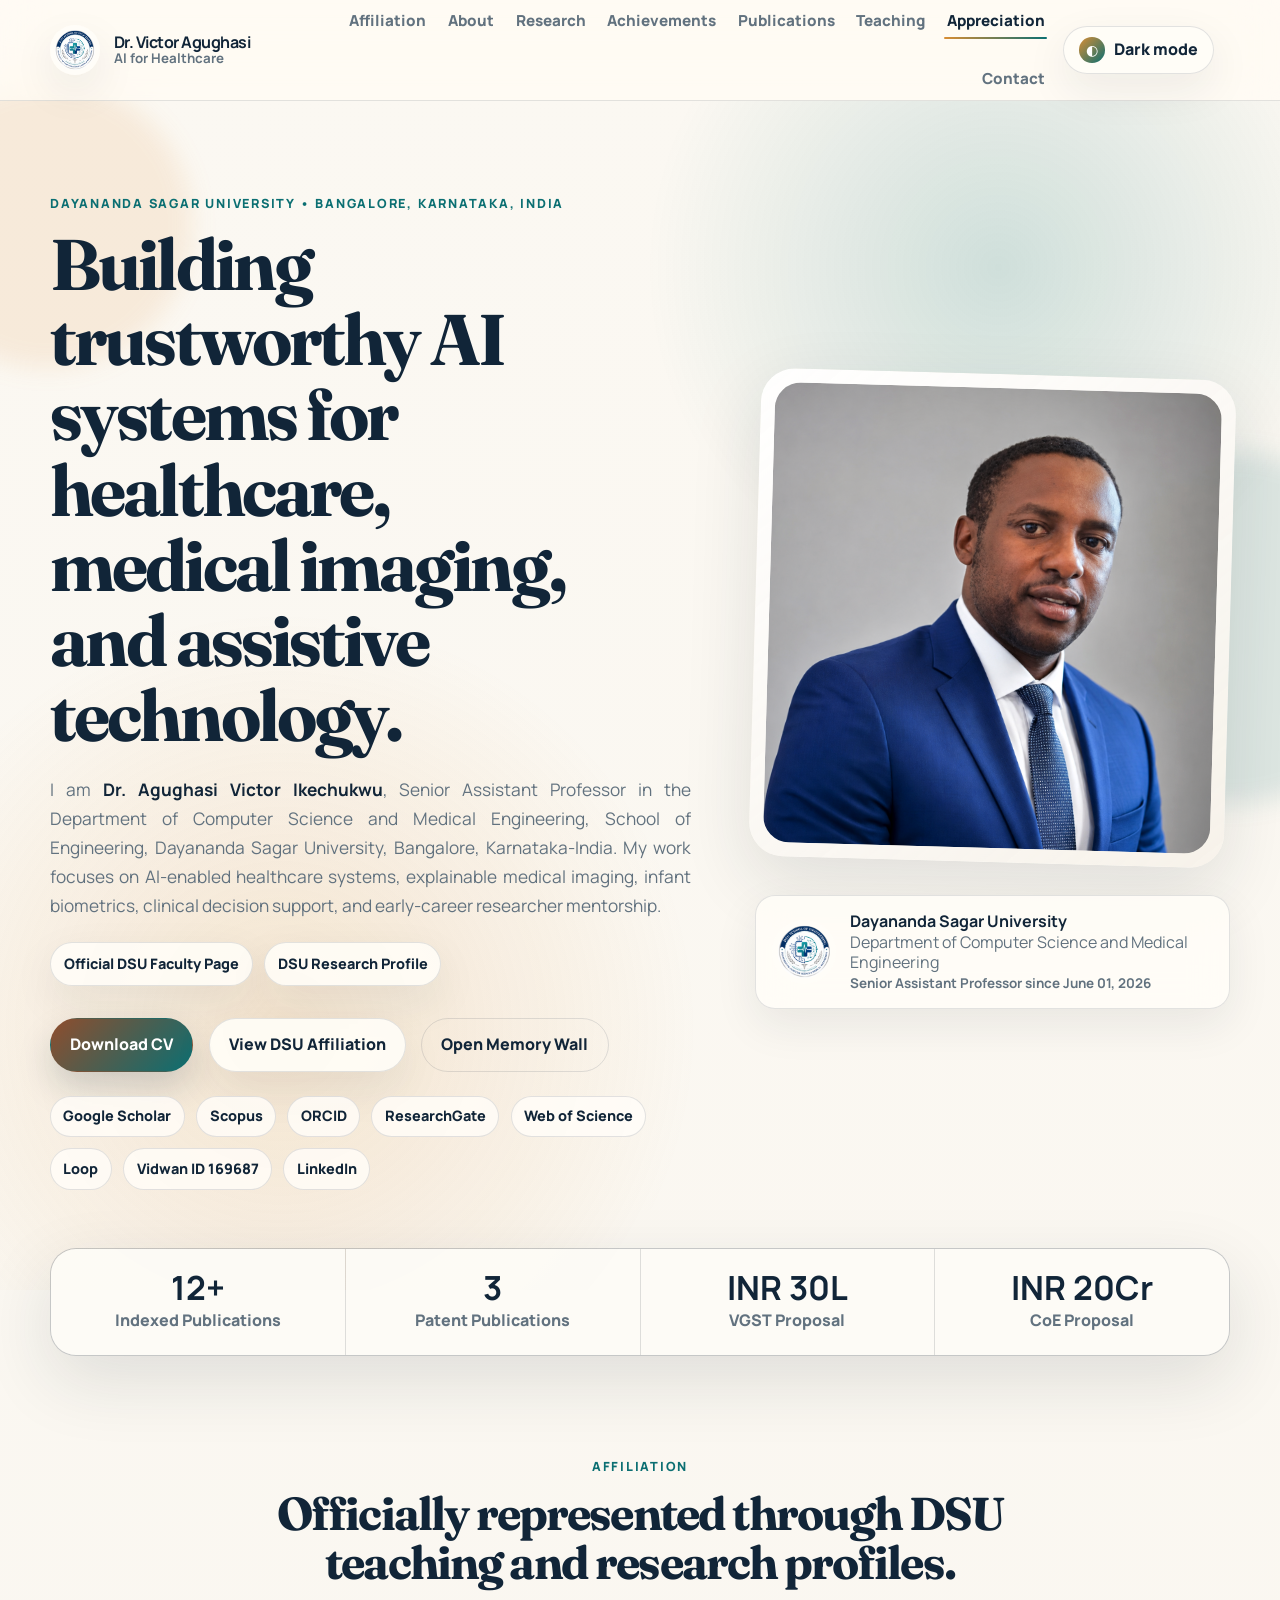
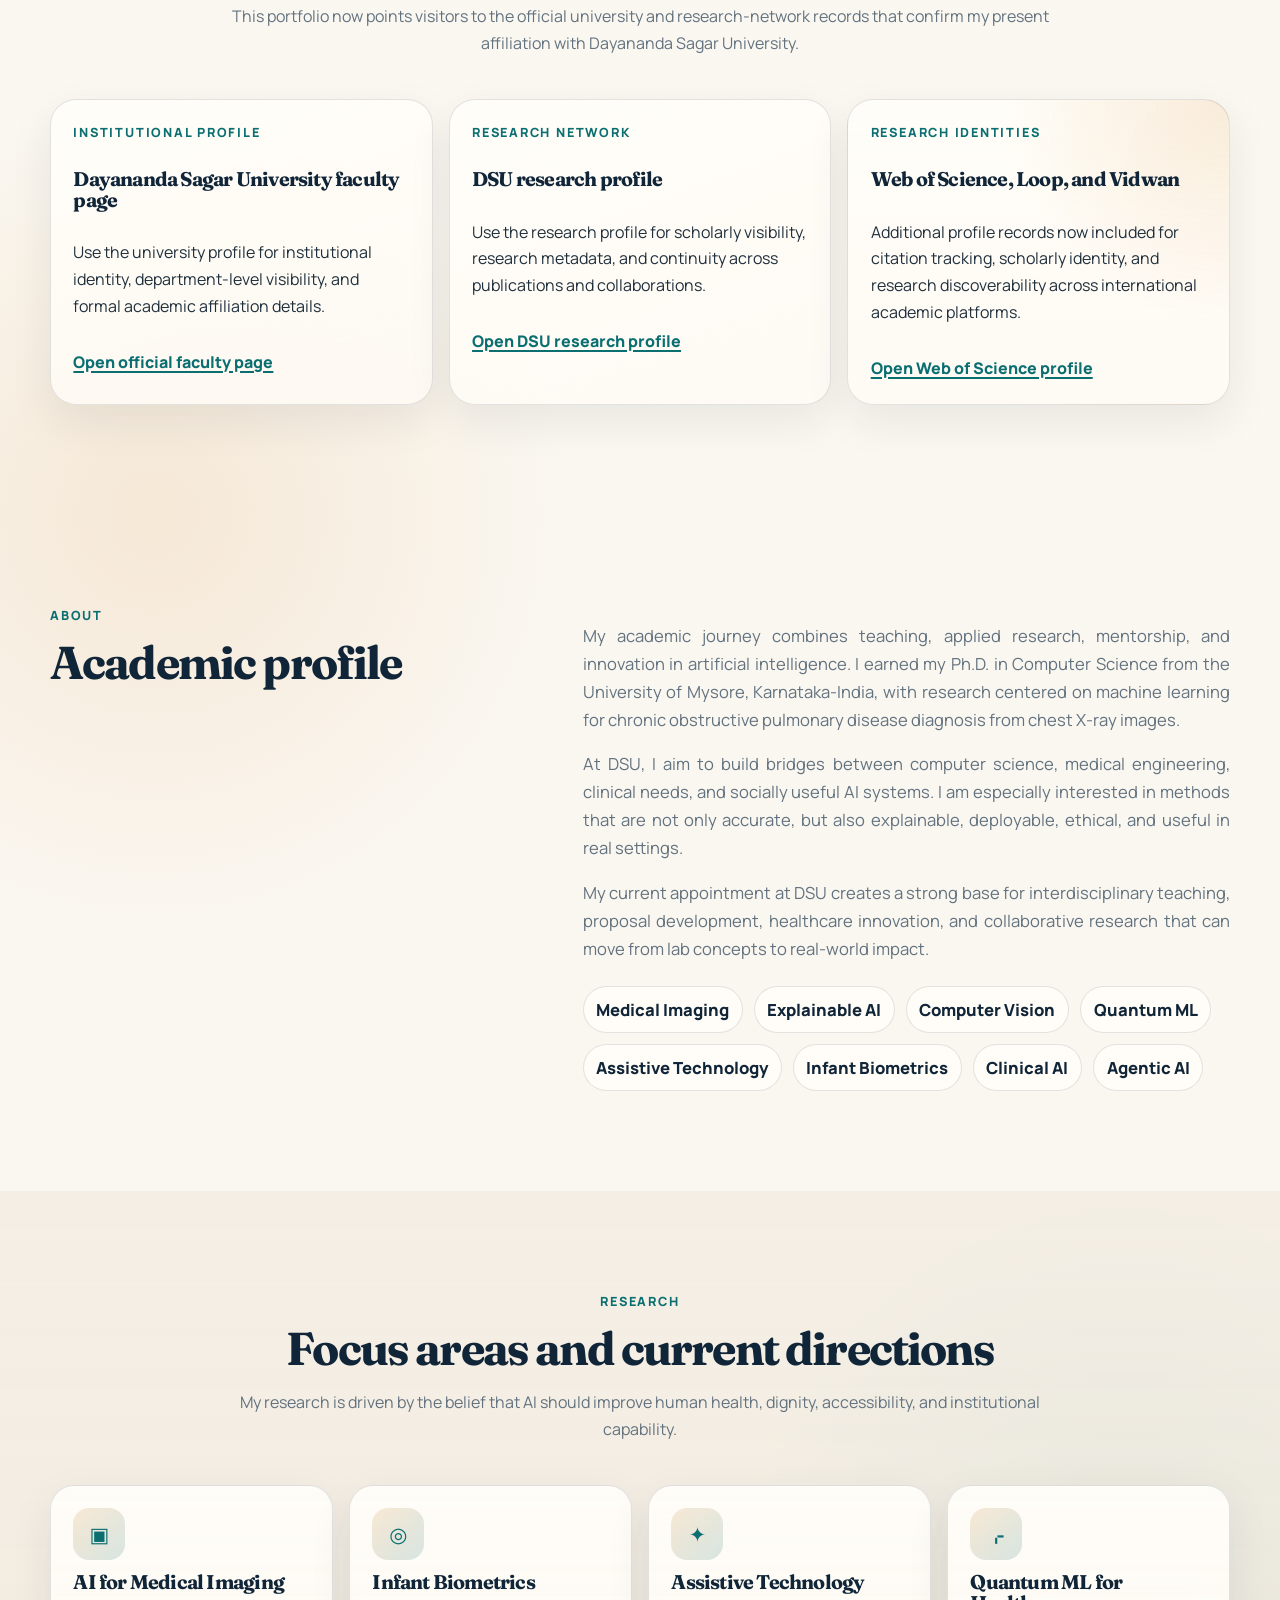
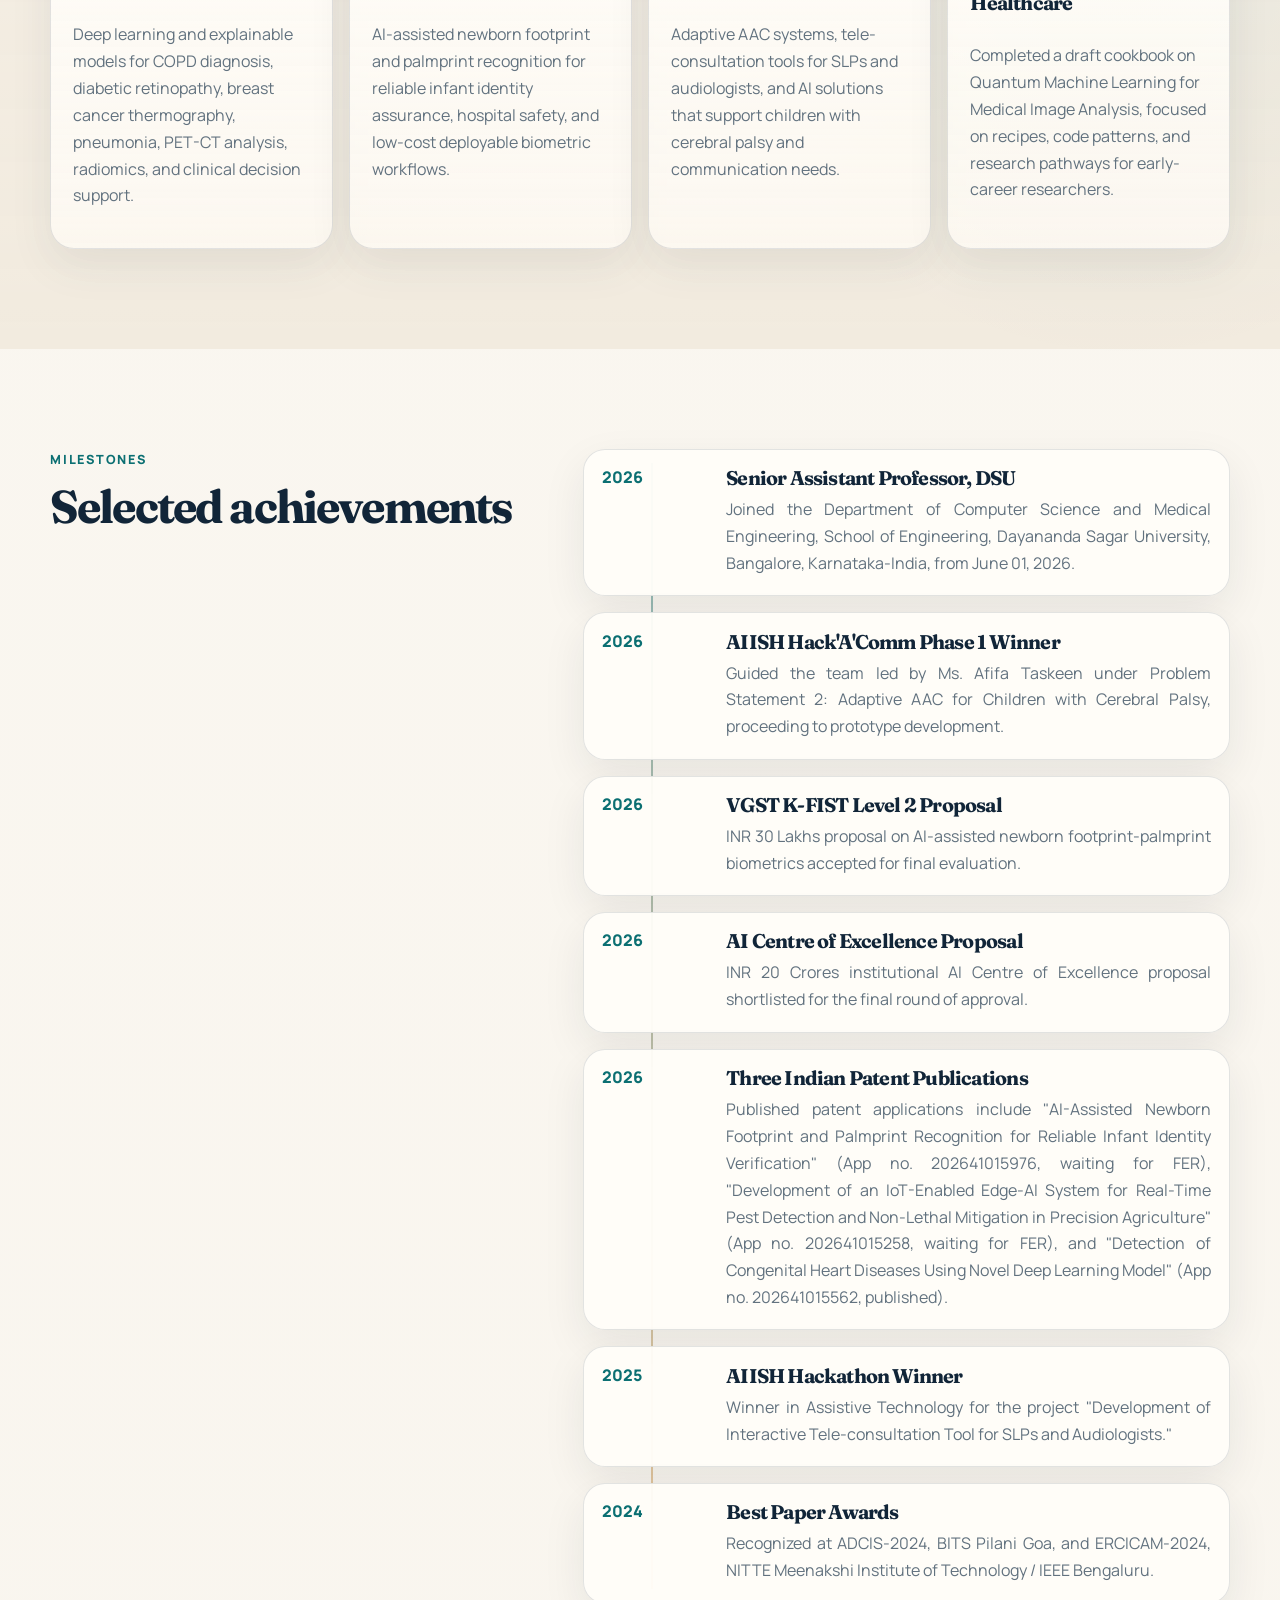
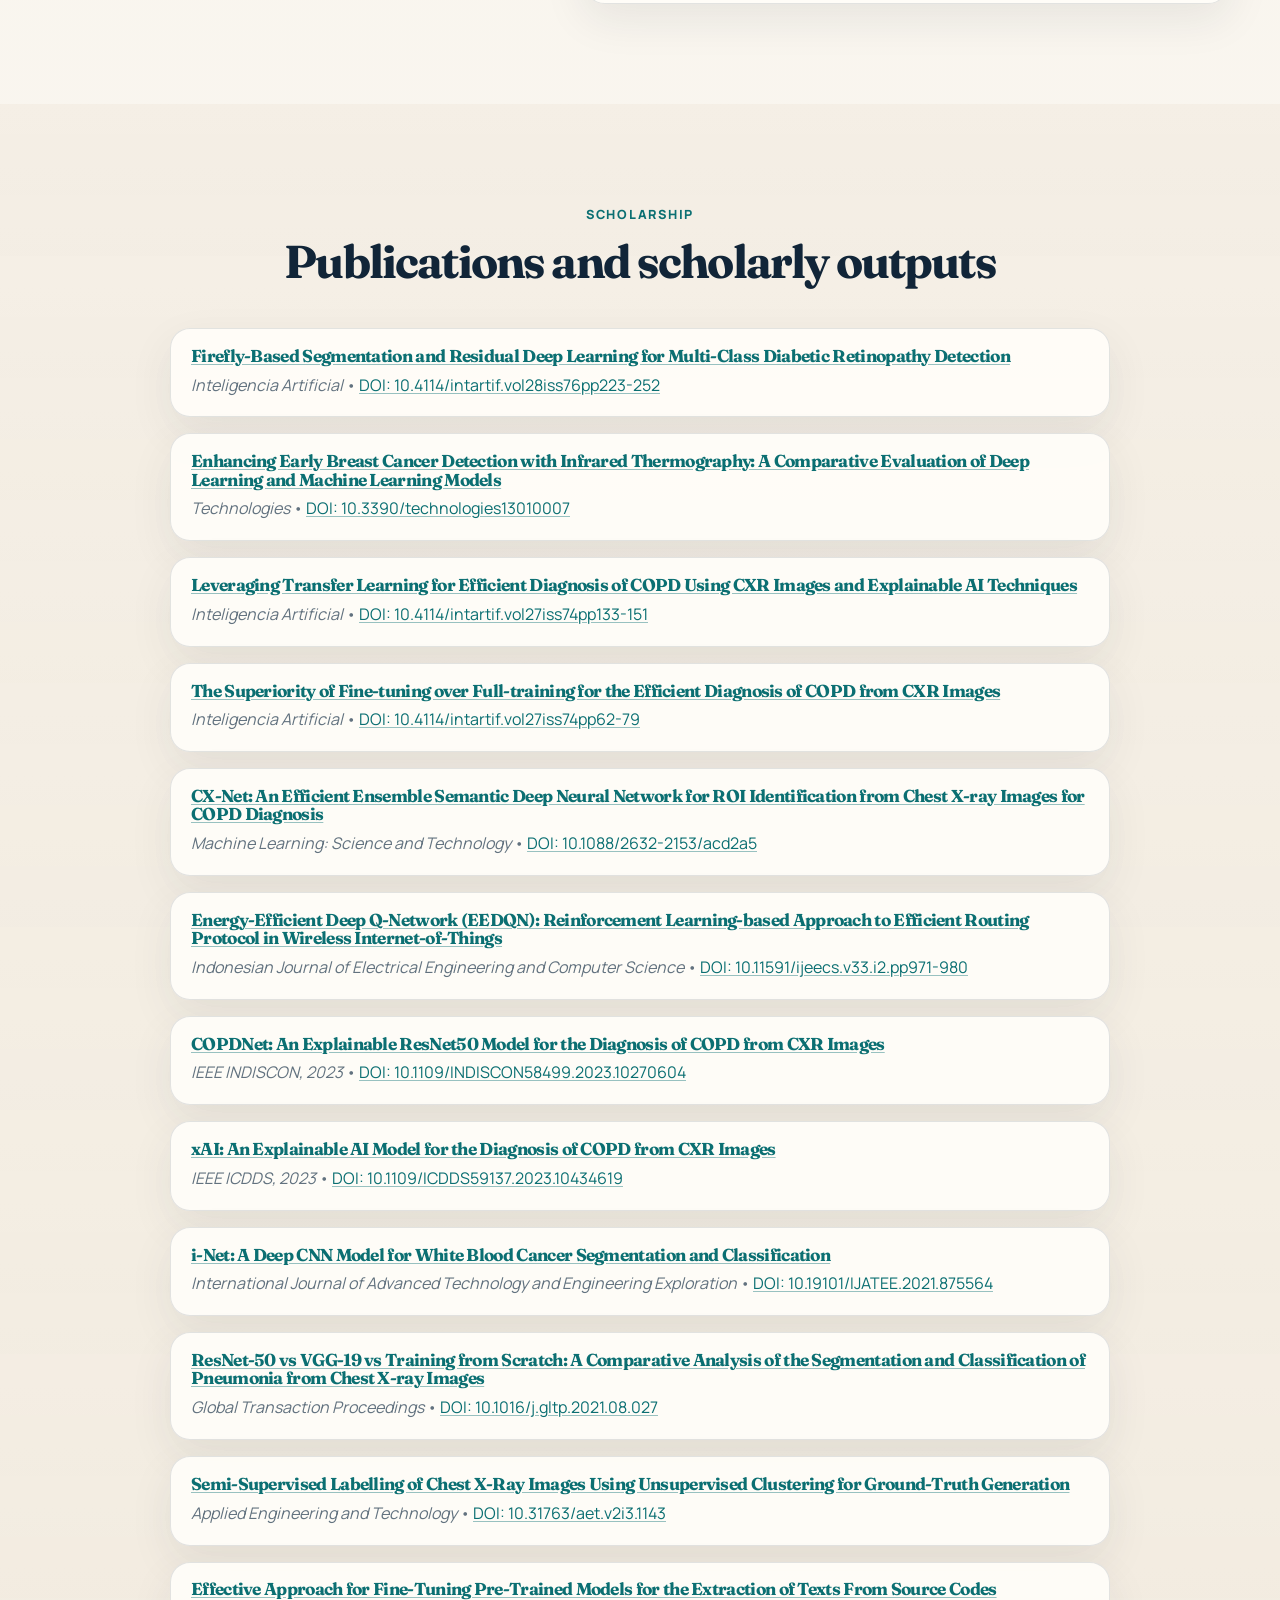
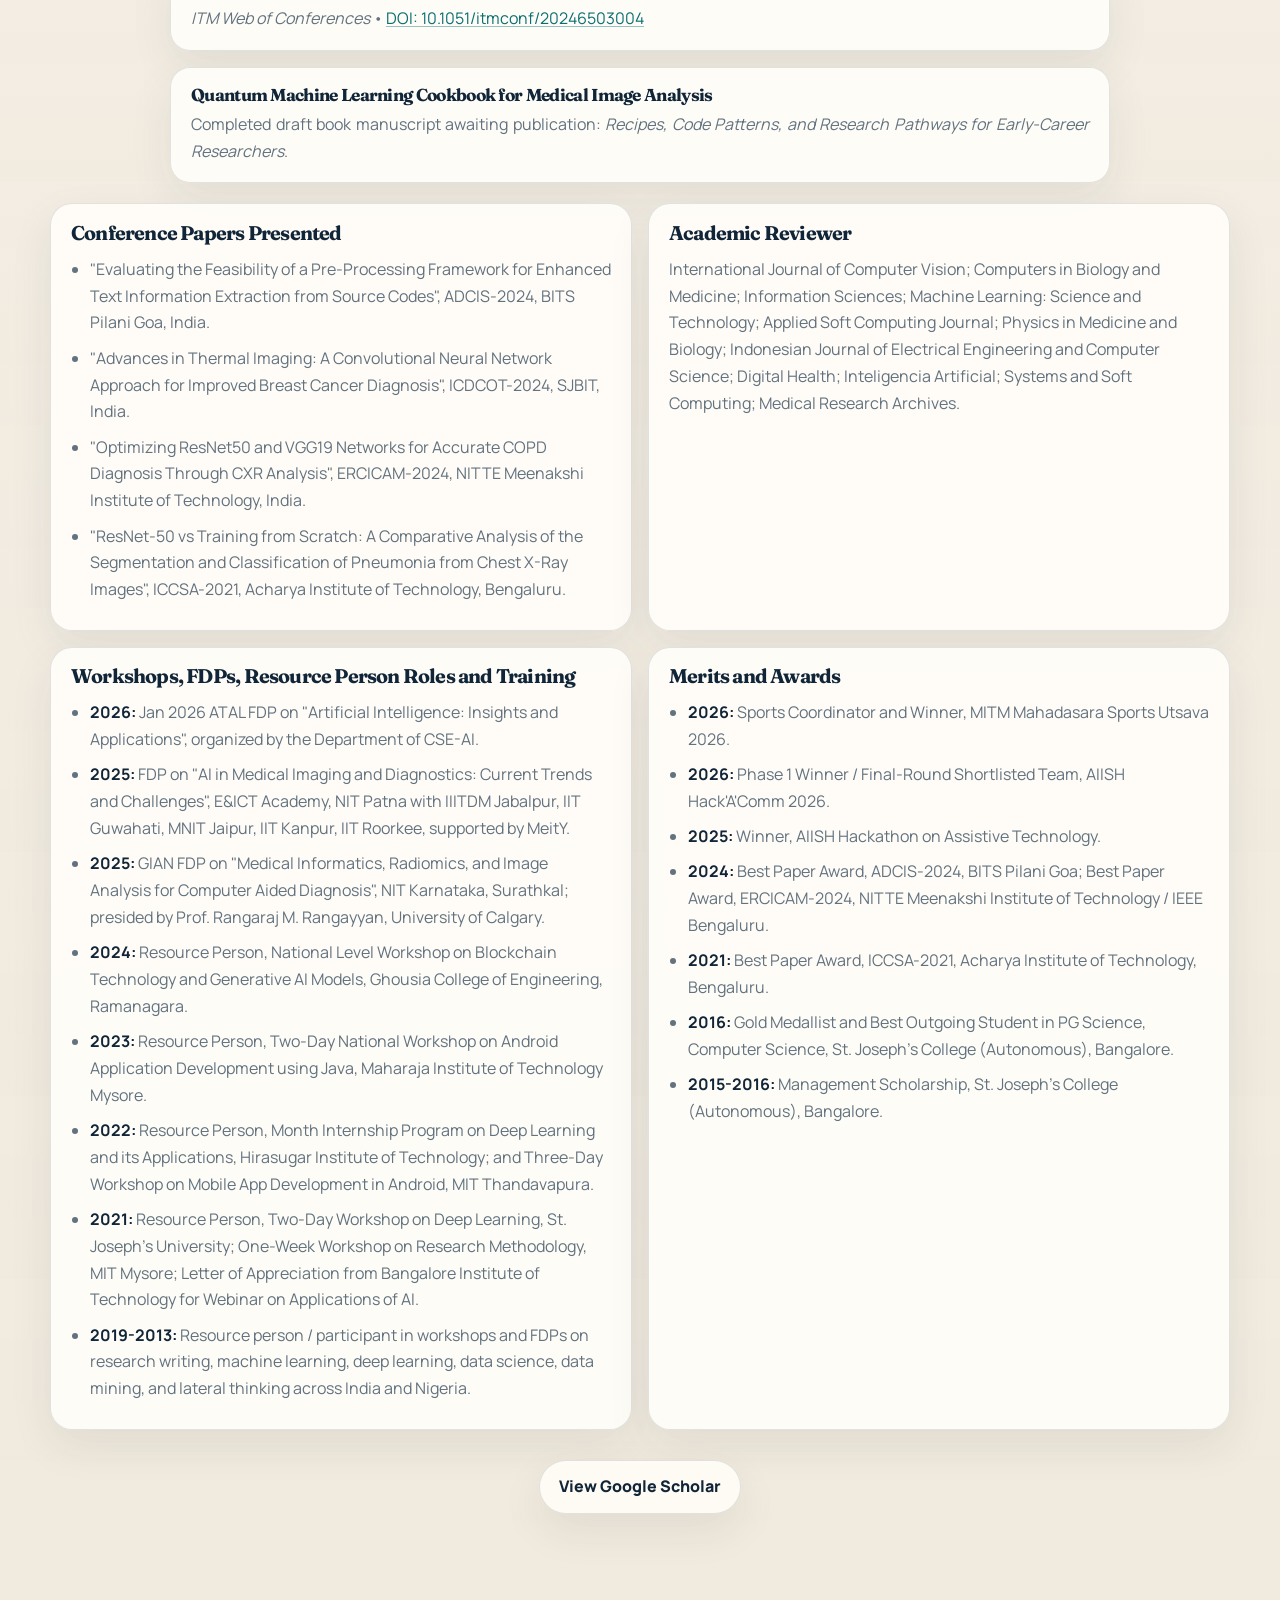
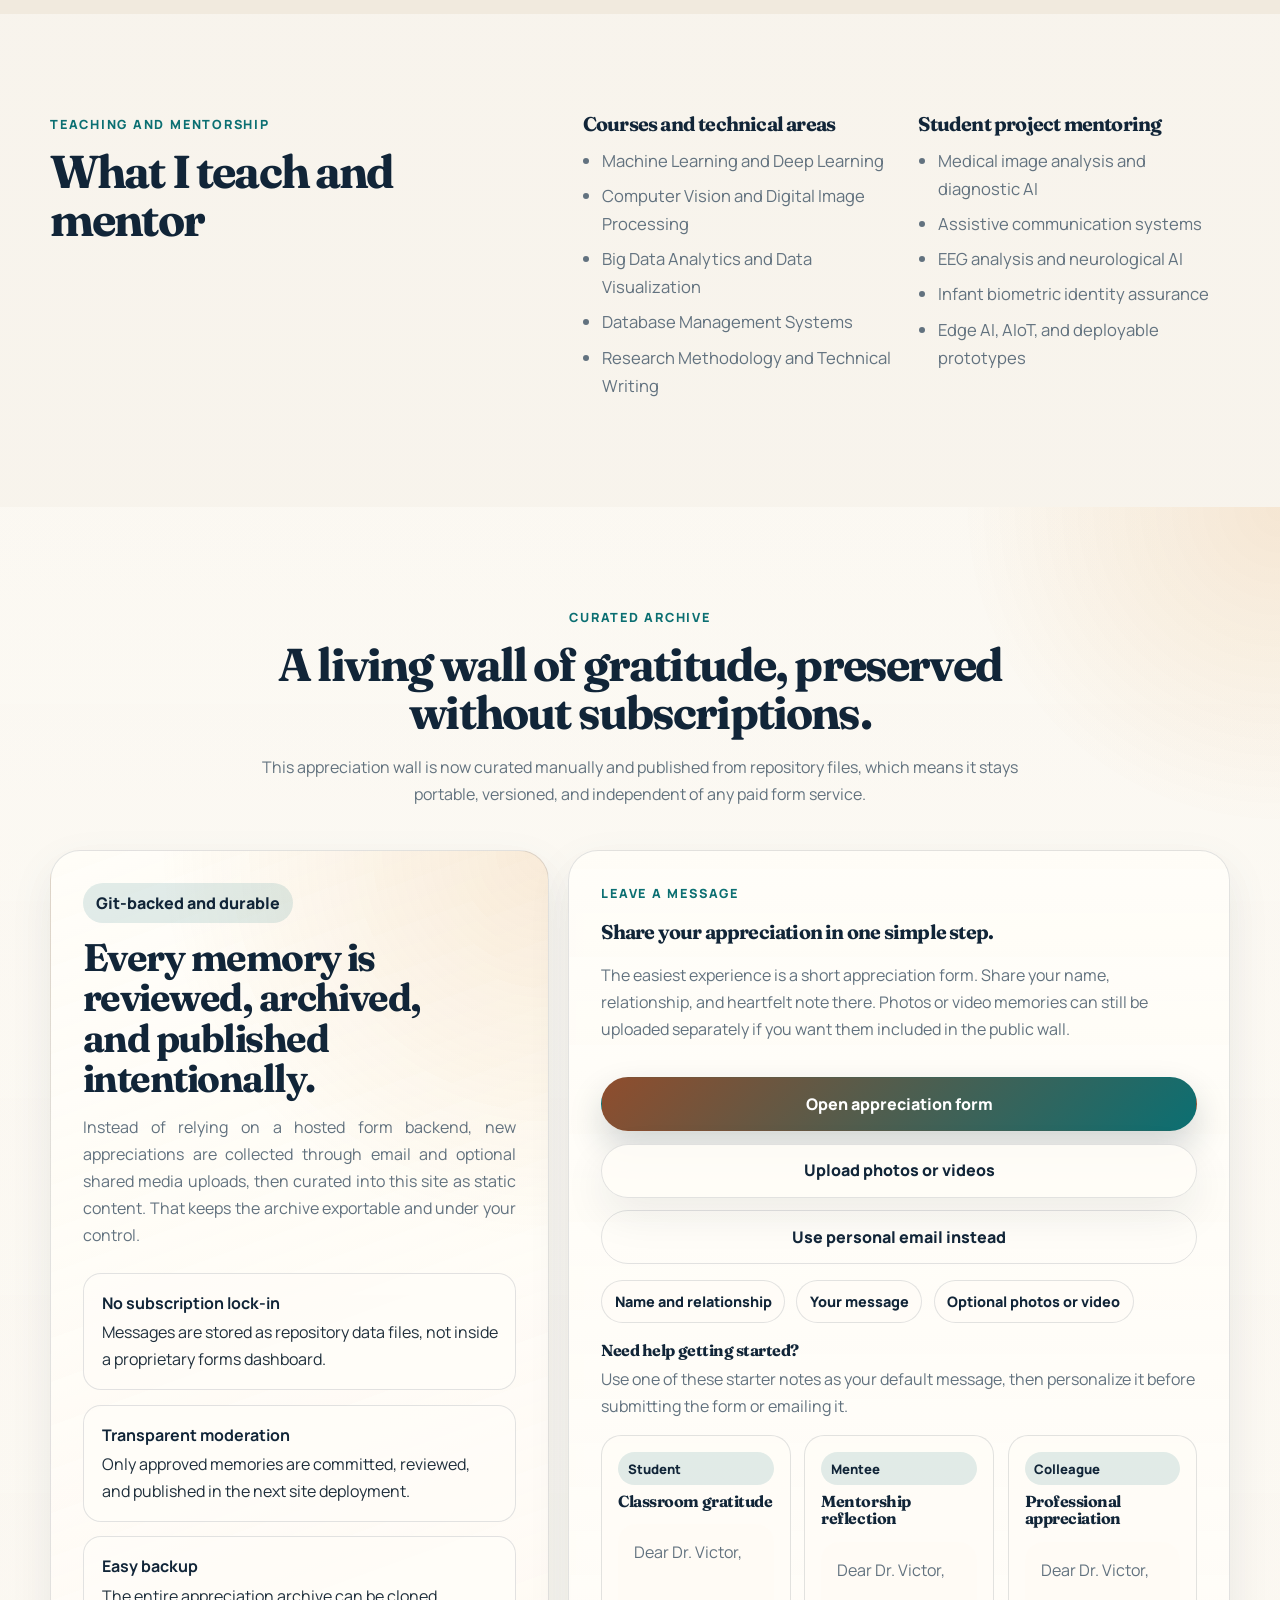
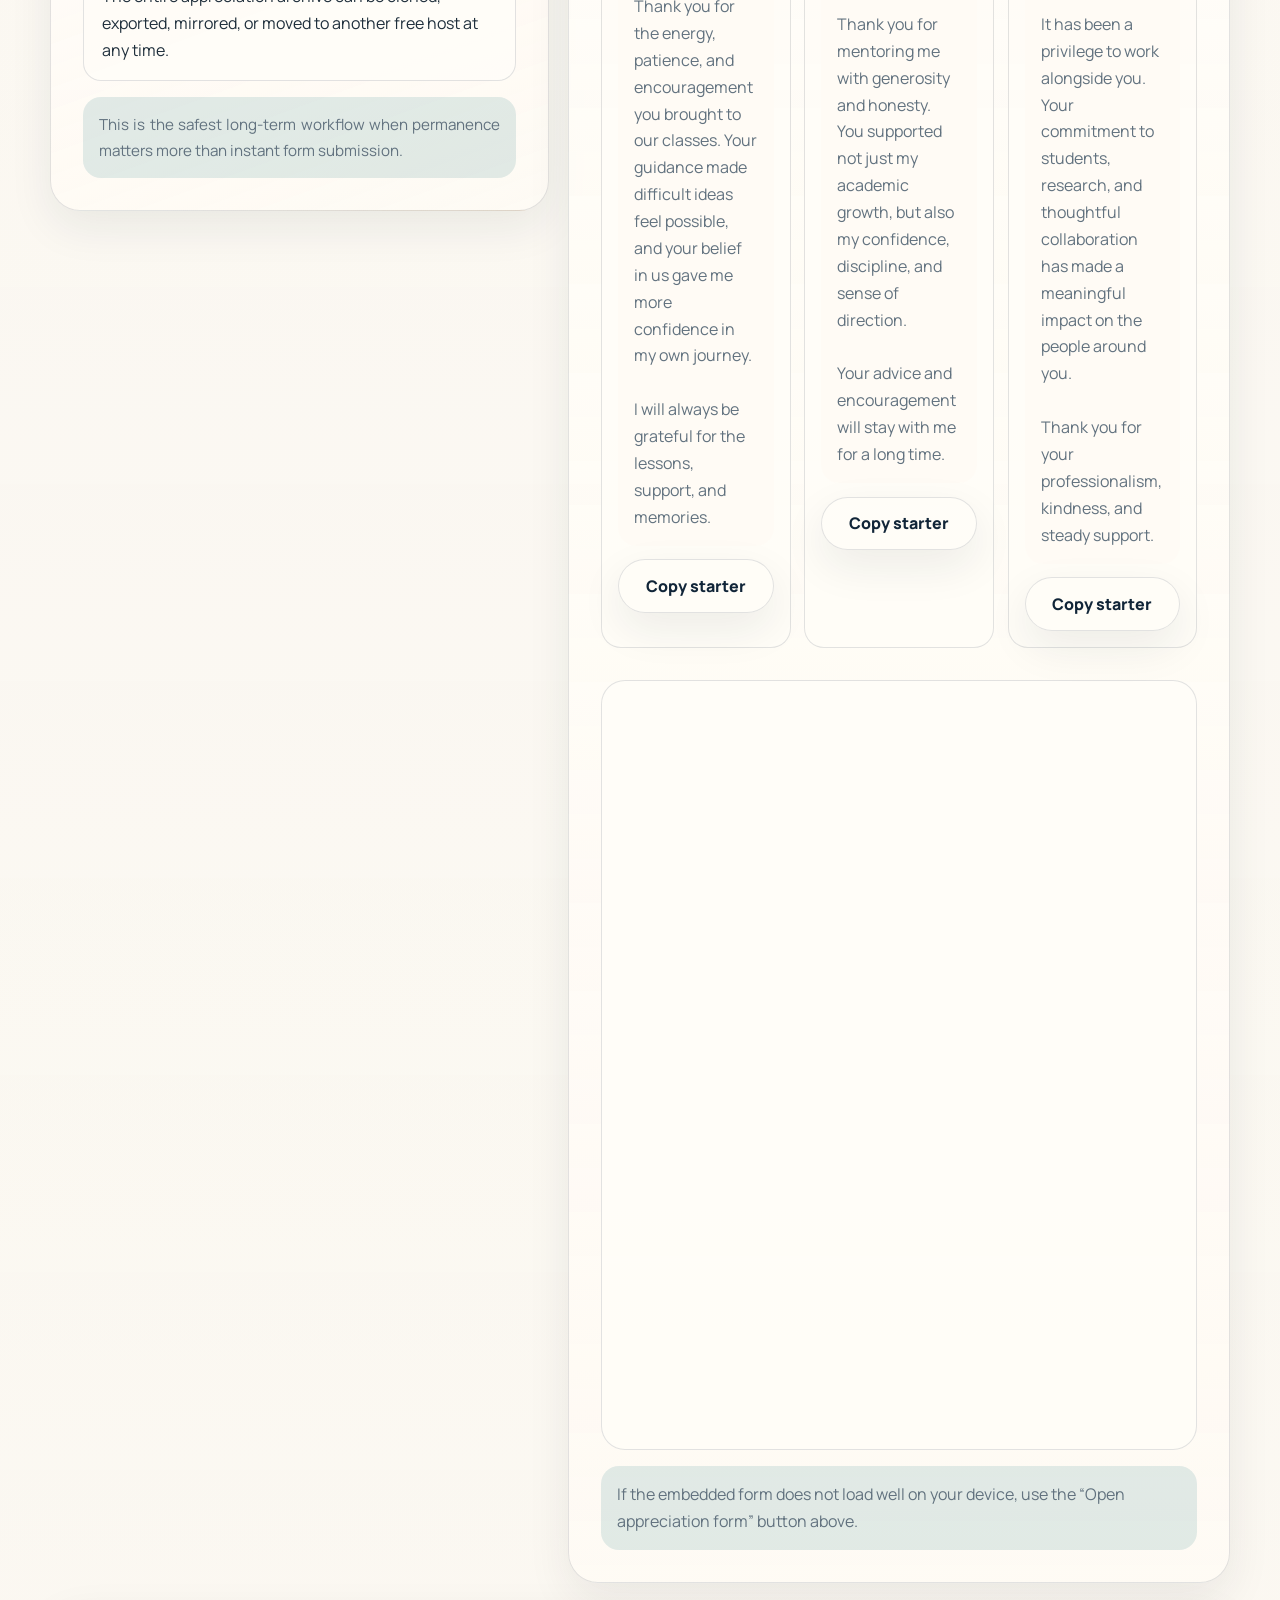
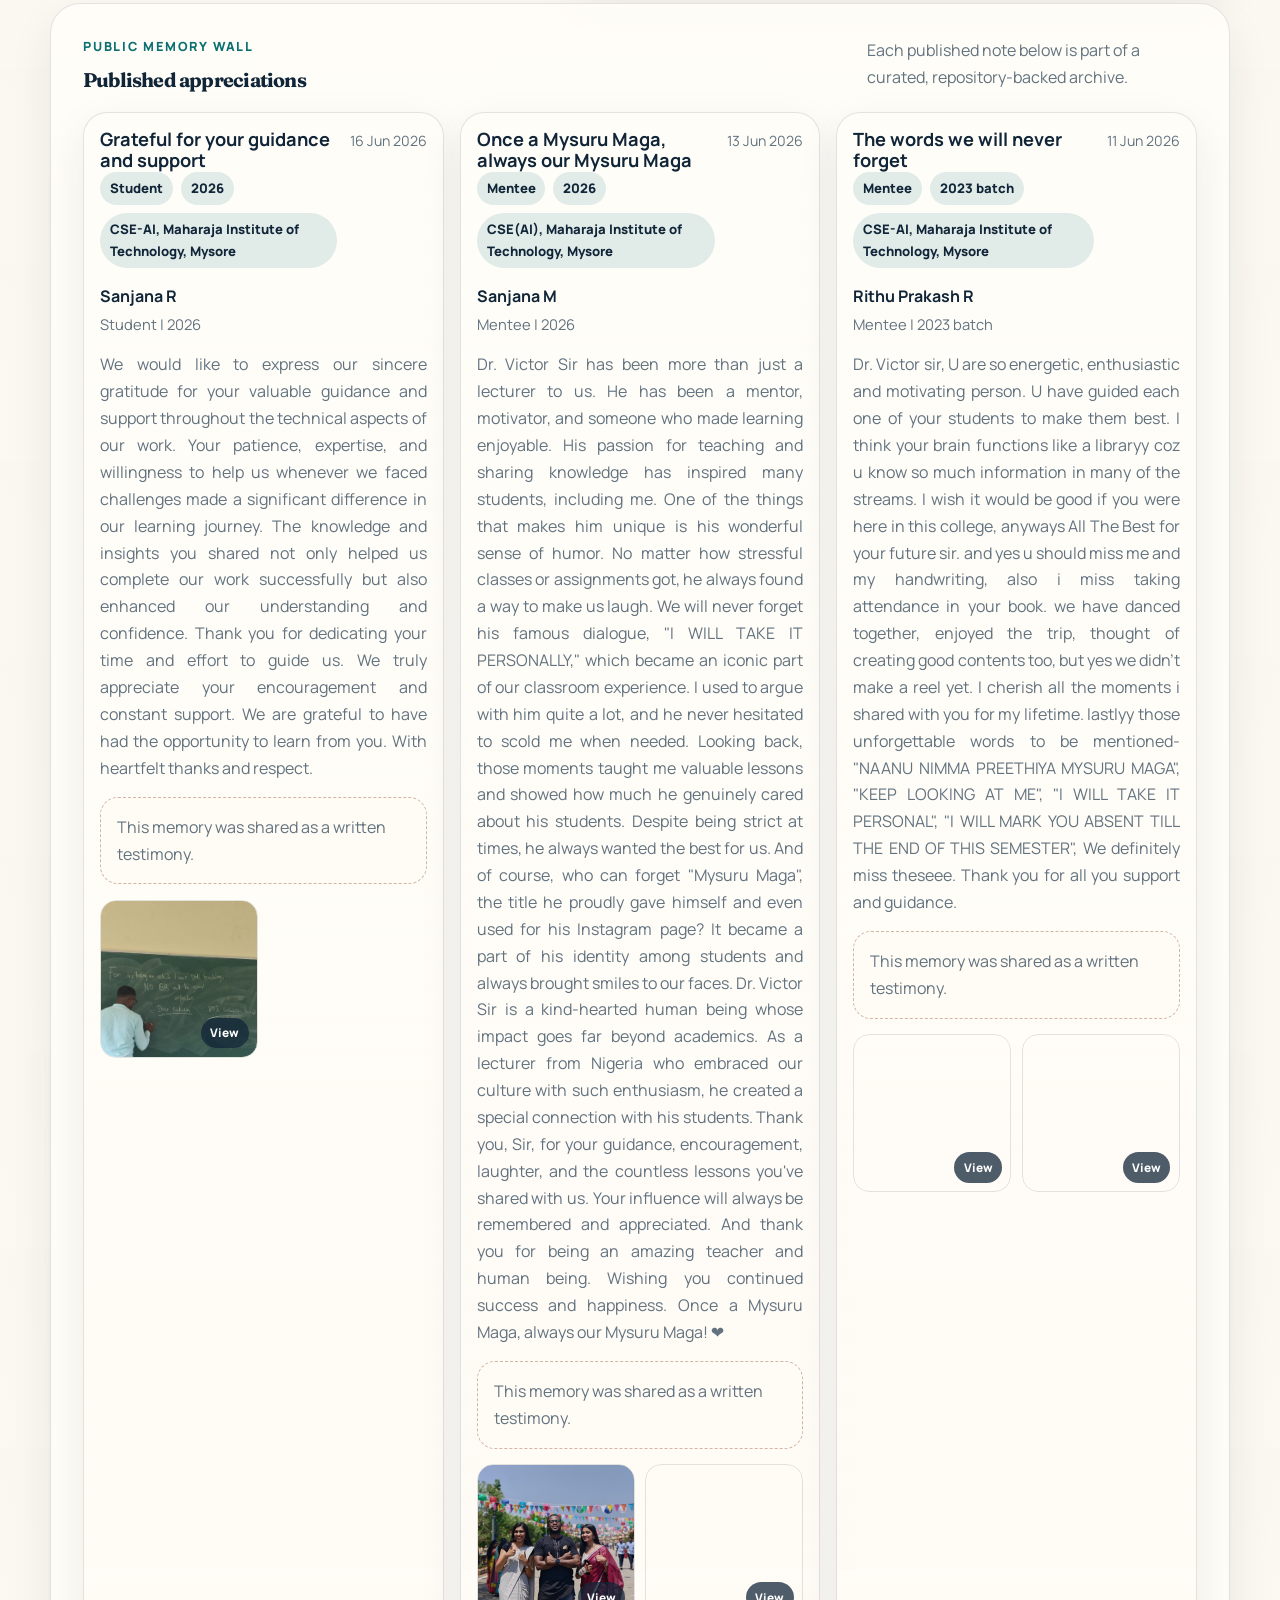
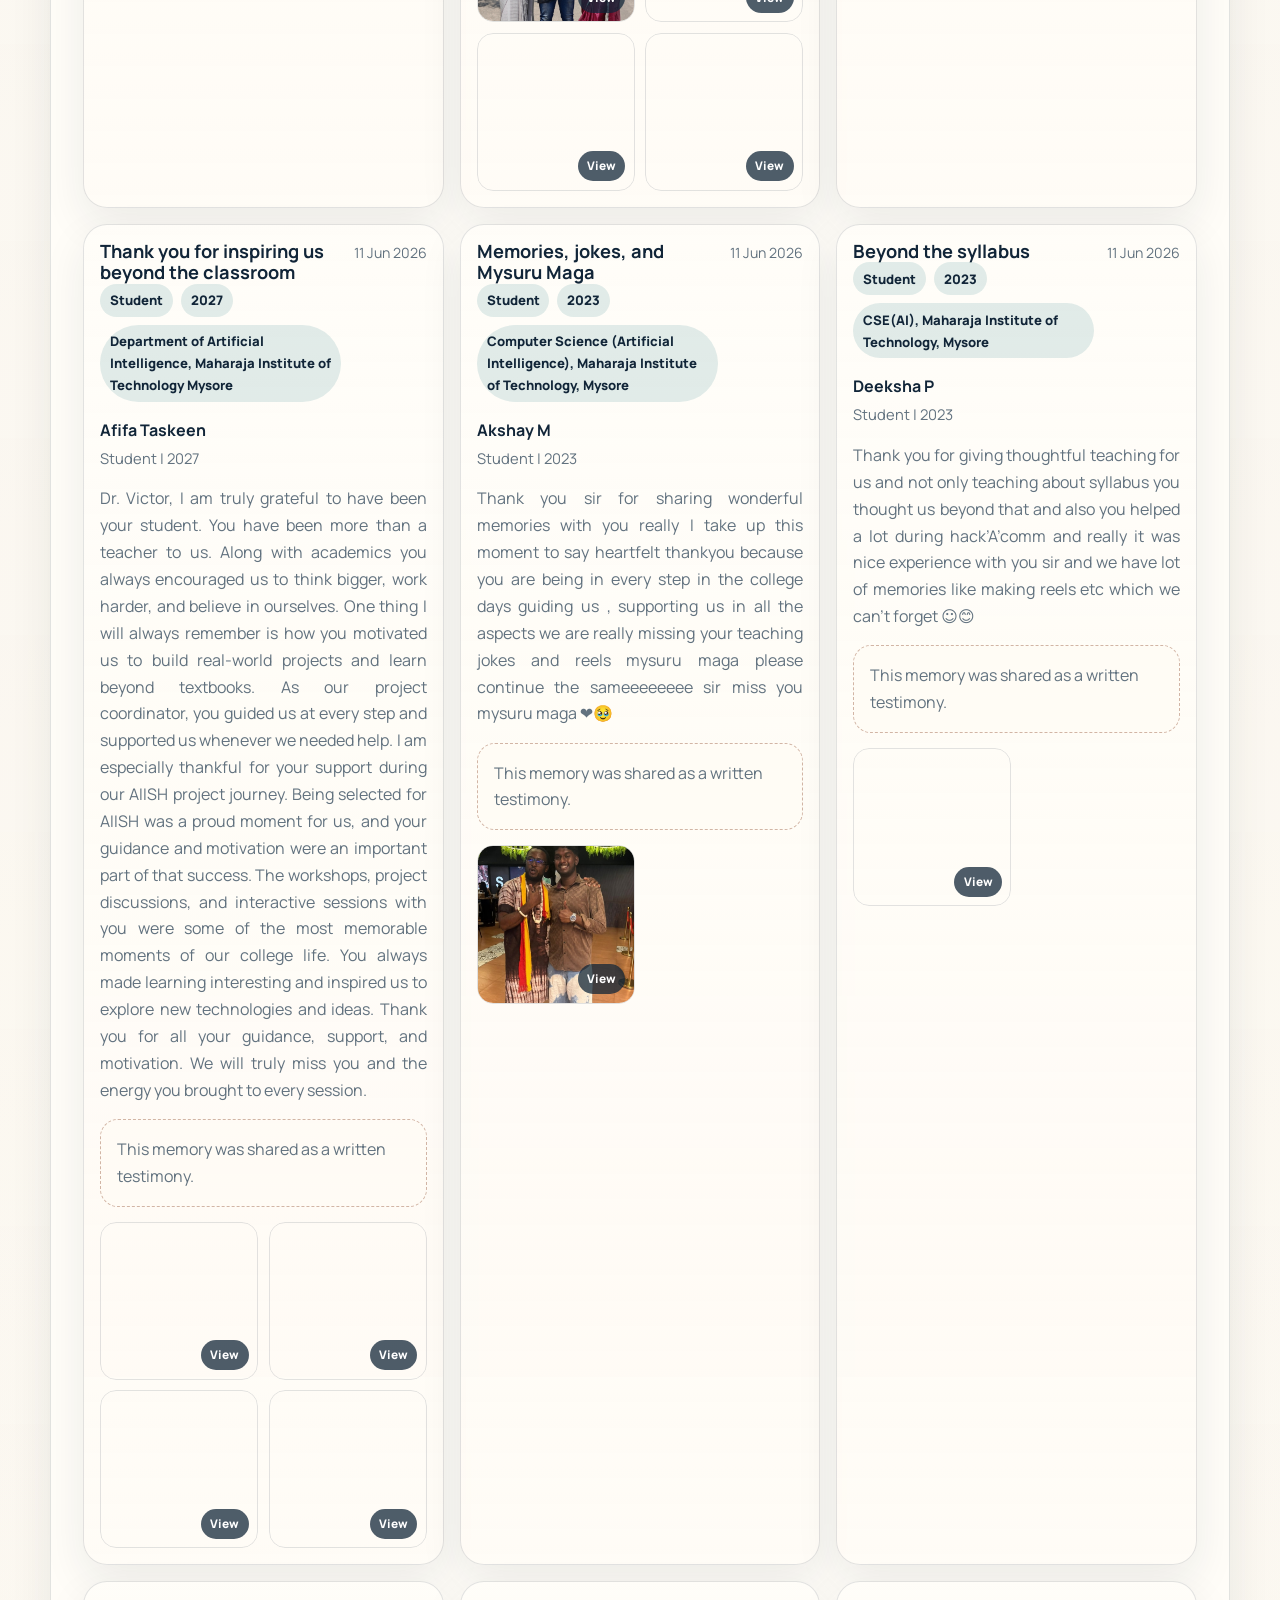
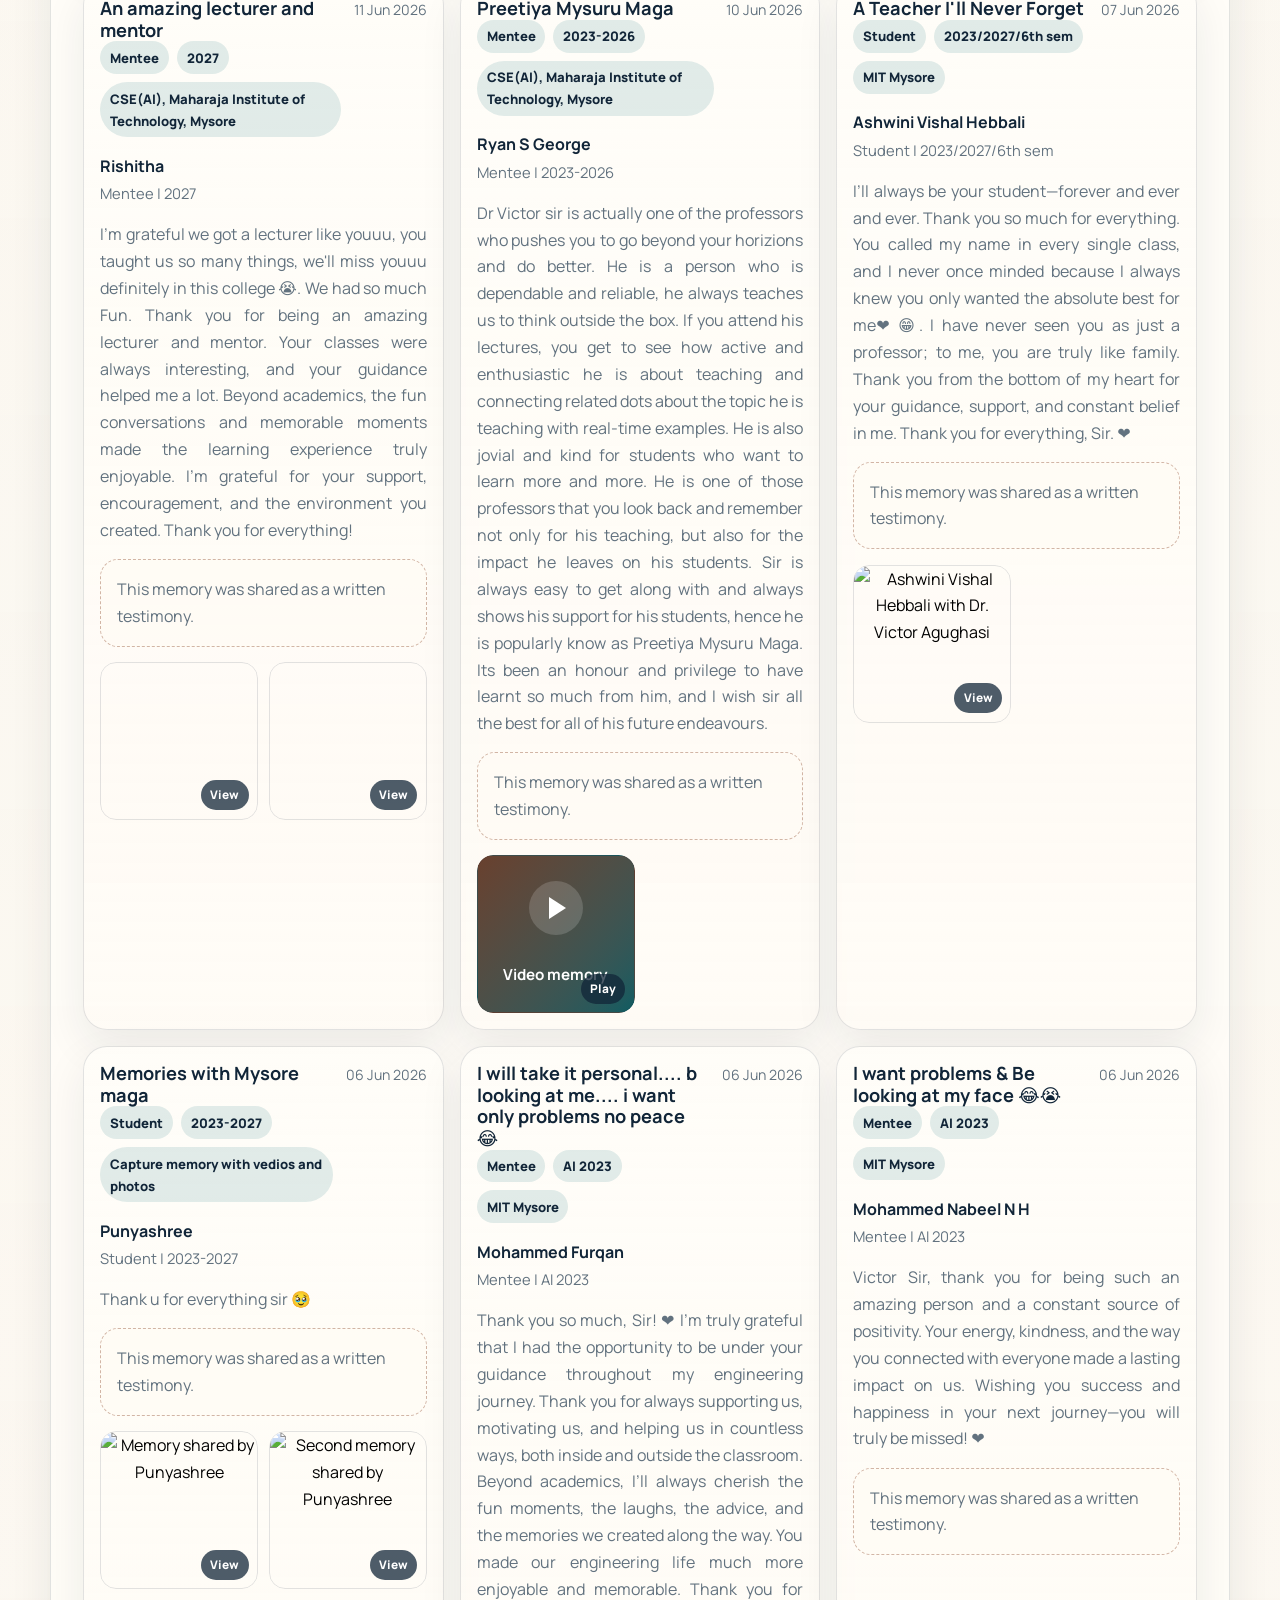
==== commit 580d5bdc: "Add Sanjana R appreciation back to wall" ====
--- a/docs/index.html
+++ b/docs/index.html
@@ -545,6 +545,34 @@
             <article class="memory-card">
               <div class="memory-card-header">
                 <div>
+                  <h4>Grateful for your guidance and support</h4>
+                  <div class="memory-meta">
+<span class="memory-chip">Student</span><span class="memory-chip">2026</span><span class="memory-chip">CSE-AI, Maharaja Institute of Technology, Mysore</span>                  </div>
+                </div>
+<div class="memory-date">16 Jun 2026</div>              </div>
+              <div class="memory-author">
+                <strong>Sanjana R</strong>
+<span>Student | 2026</span>              </div>
+              <p>We would like to express our sincere gratitude for your valuable guidance and support throughout the technical aspects of our work. Your patience, expertise, and willingness to help us whenever we faced challenges made a significant difference in our learning journey. The knowledge and insights you shared not only helped us complete our work successfully but also enhanced our understanding and confidence.
+Thank you for dedicating your time and effort to guide us. We truly appreciate your encouragement and constant support. We are grateful to have had the opportunity to learn from you.
+With heartfelt thanks and respect.</p>
+              <div class="memory-testimony-note">This memory was shared as a written testimony.</div>
+              <div class="memory-media-grid">
+                <button
+                  class="memory-media-button"
+                  type="button"
+                  data-media-kind="image"
+                  data-media-url="assets/sanjana-r-appreciation-1.jpg"
+                  data-media-title="Grateful for your guidance and support"
+                  data-media-caption="Sanjana R"
+                >
+                  <img src="assets/sanjana-r-appreciation-1.jpg" alt="Dr. Victor Agughasi writing on a classroom blackboard during a lecture while students watch" loading="lazy" decoding="async" />
+                </button>
+              </div>
+            </article>
+            <article class="memory-card">
+              <div class="memory-card-header">
+                <div>
                   <h4>Once a Mysuru Maga, always our Mysuru Maga</h4>
                   <div class="memory-meta">
 <span class="memory-chip">Mentee</span><span class="memory-chip">2026</span><span class="memory-chip">CSE(AI), Maharaja Institute of Technology, Mysore</span>                  </div>
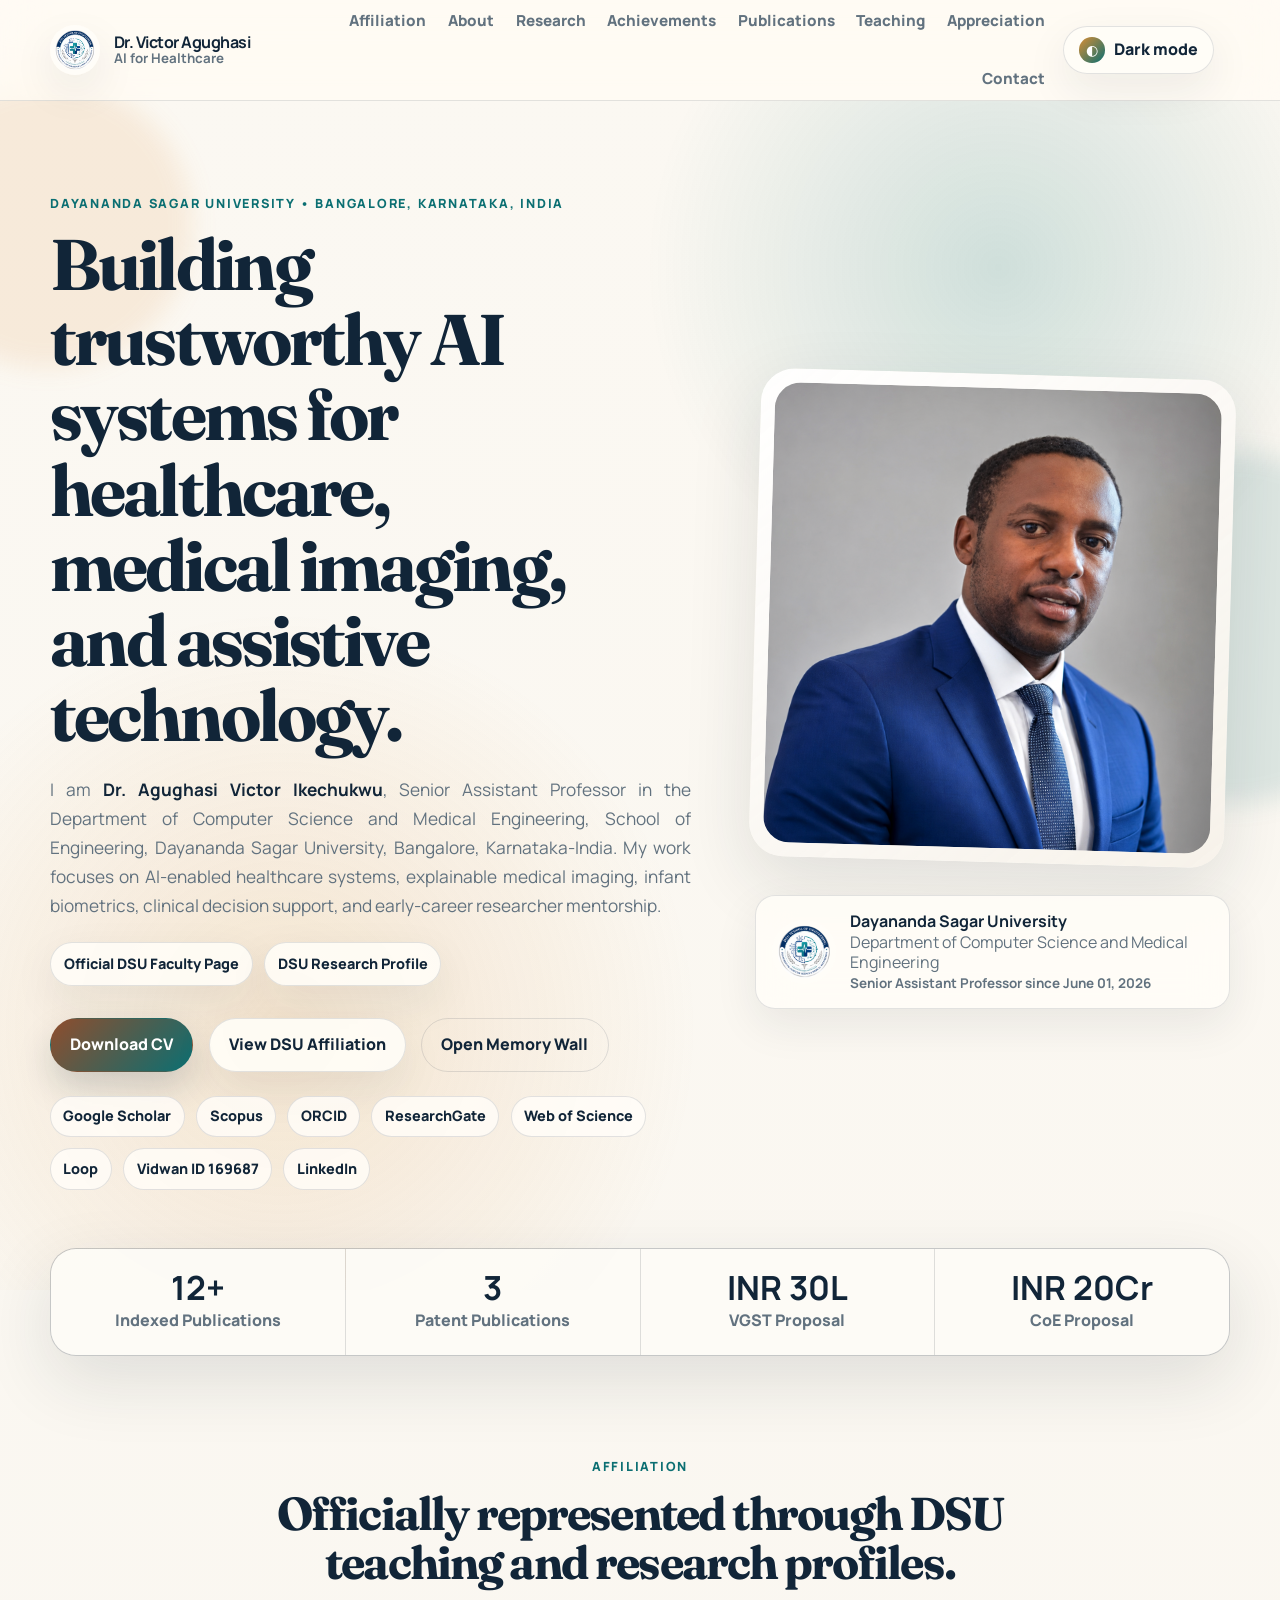
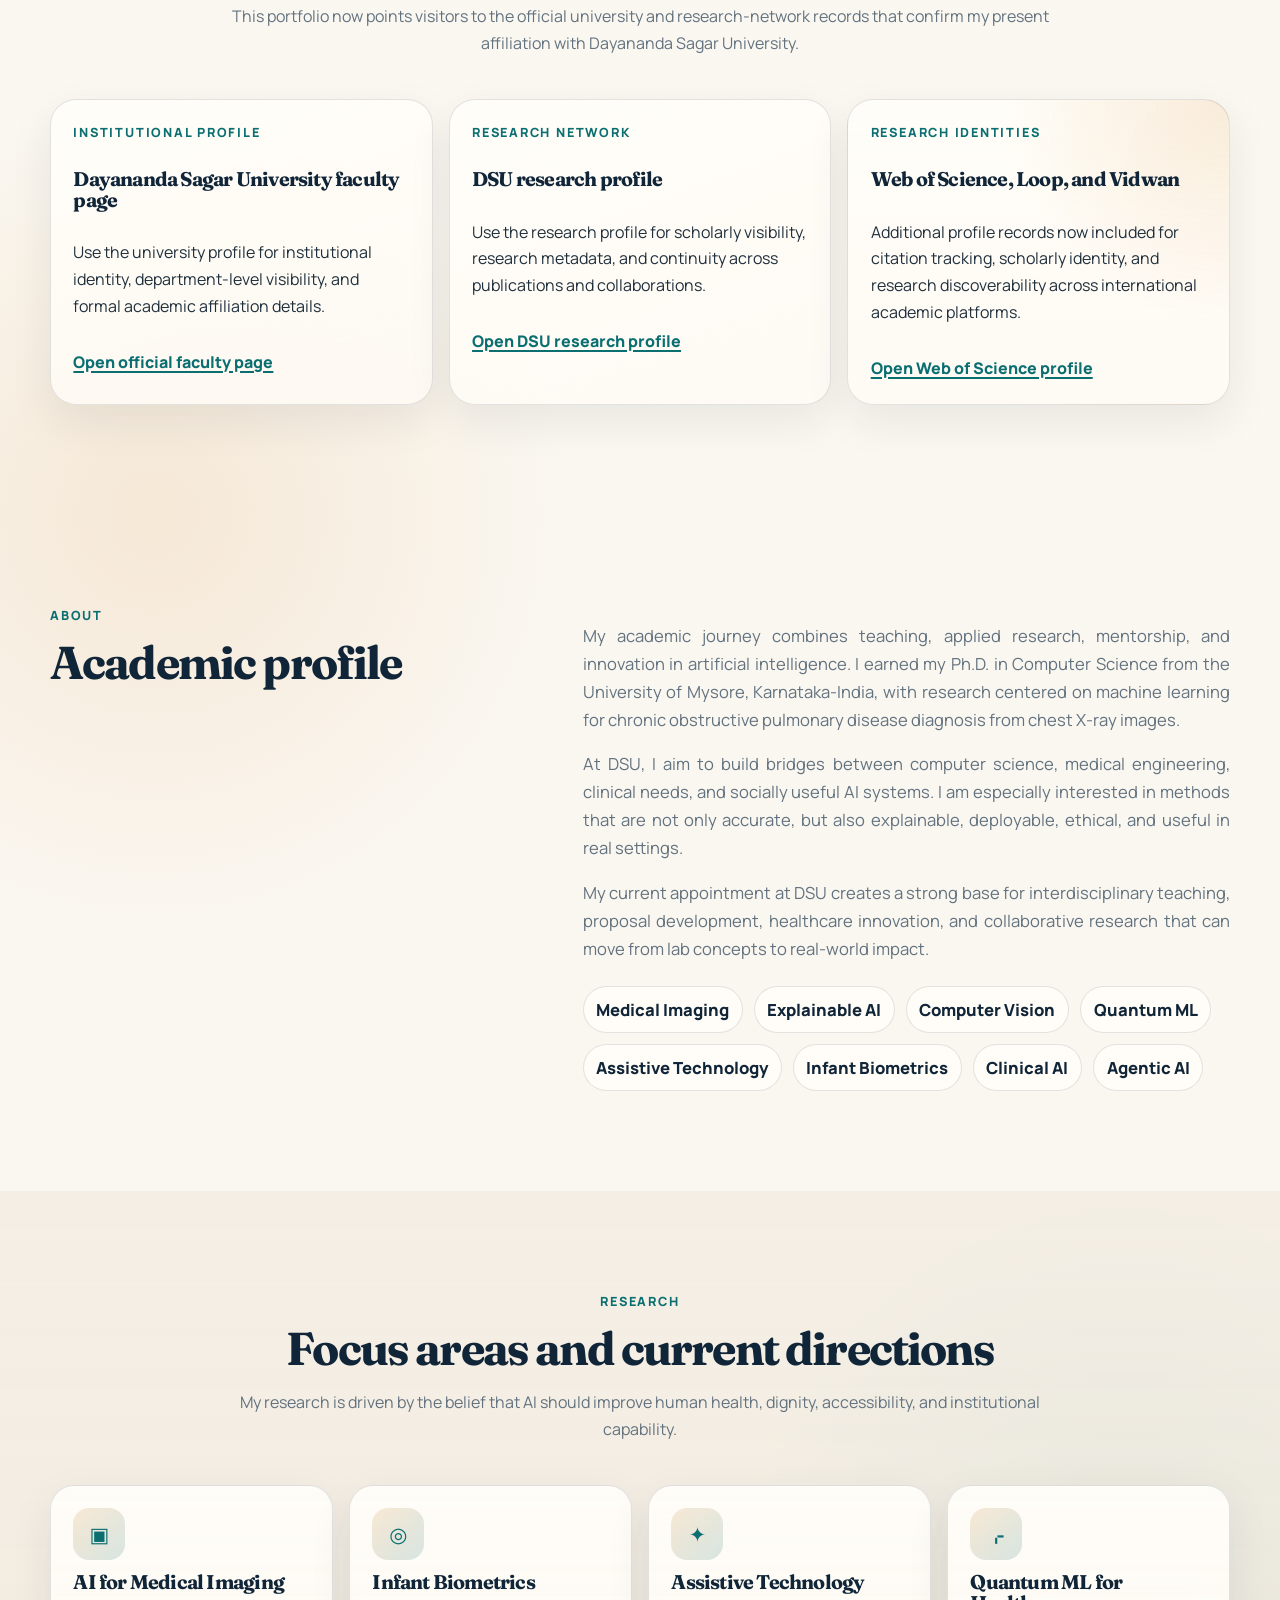
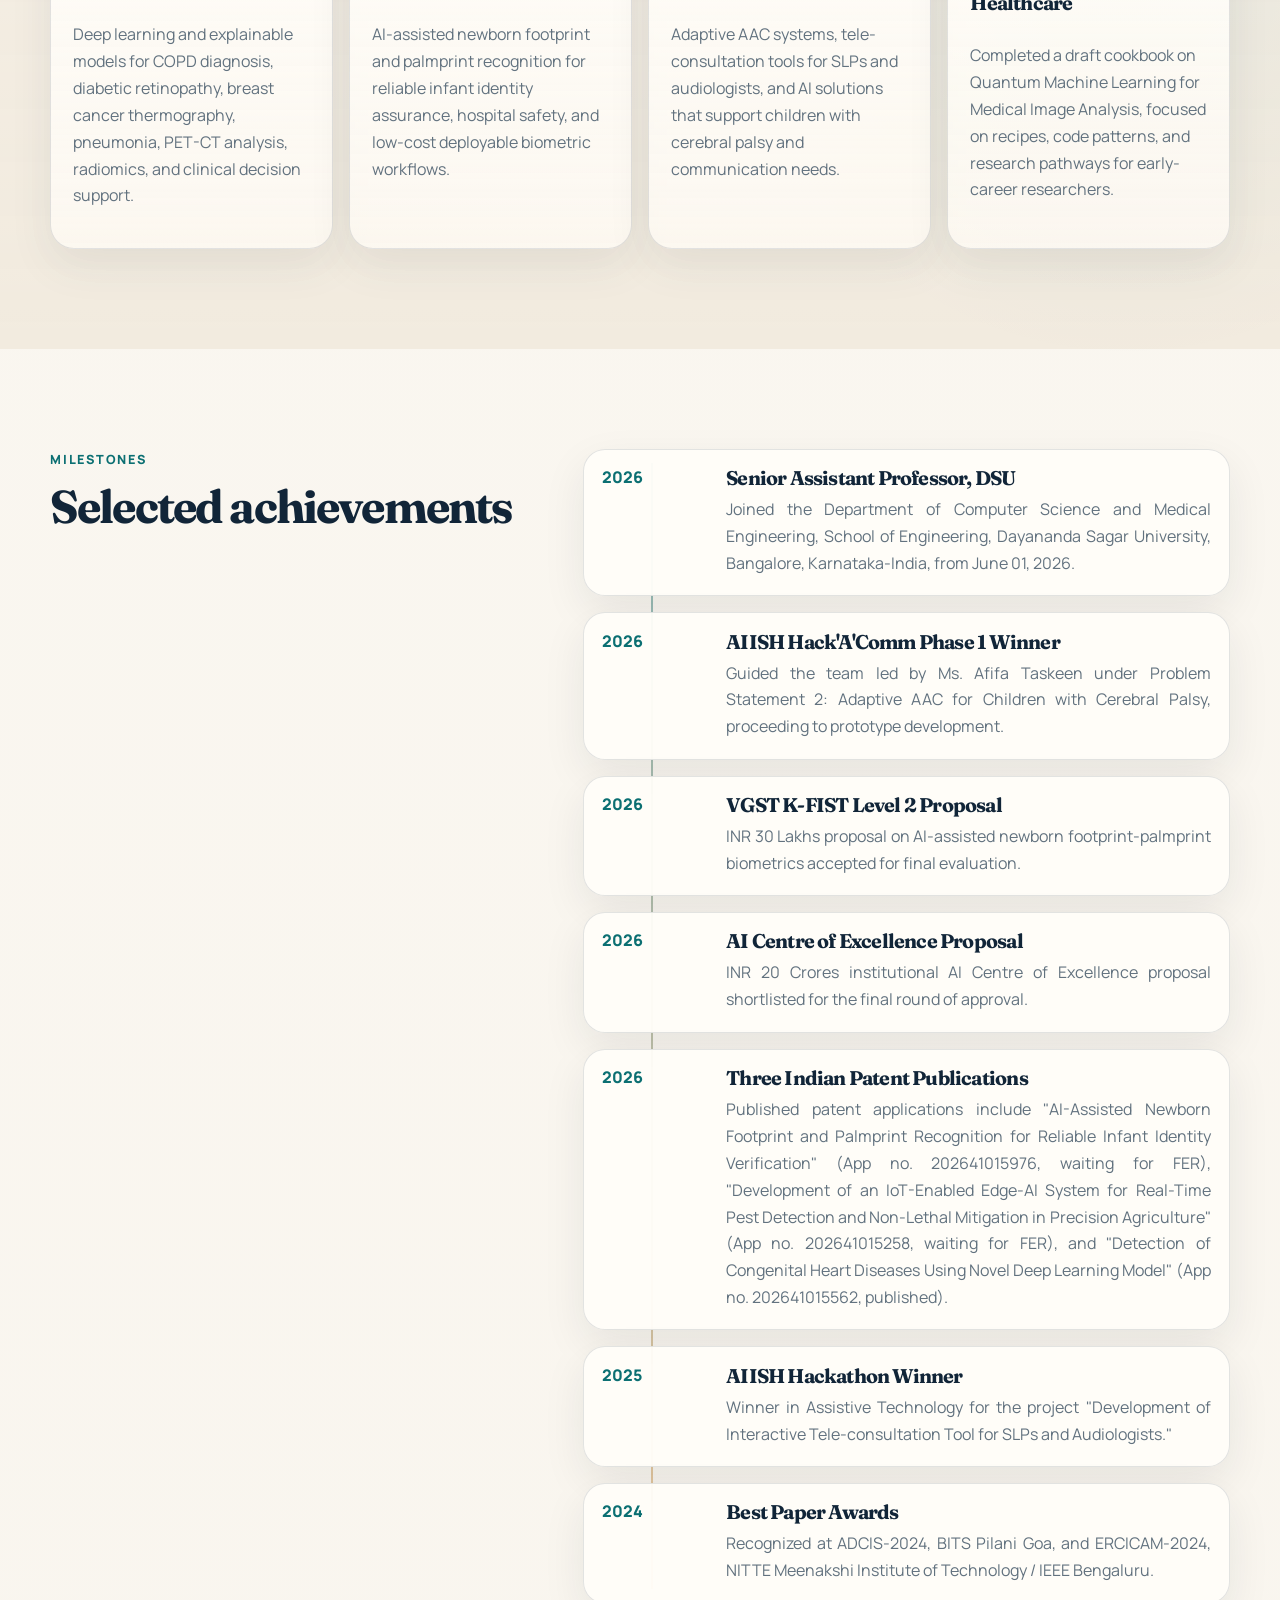
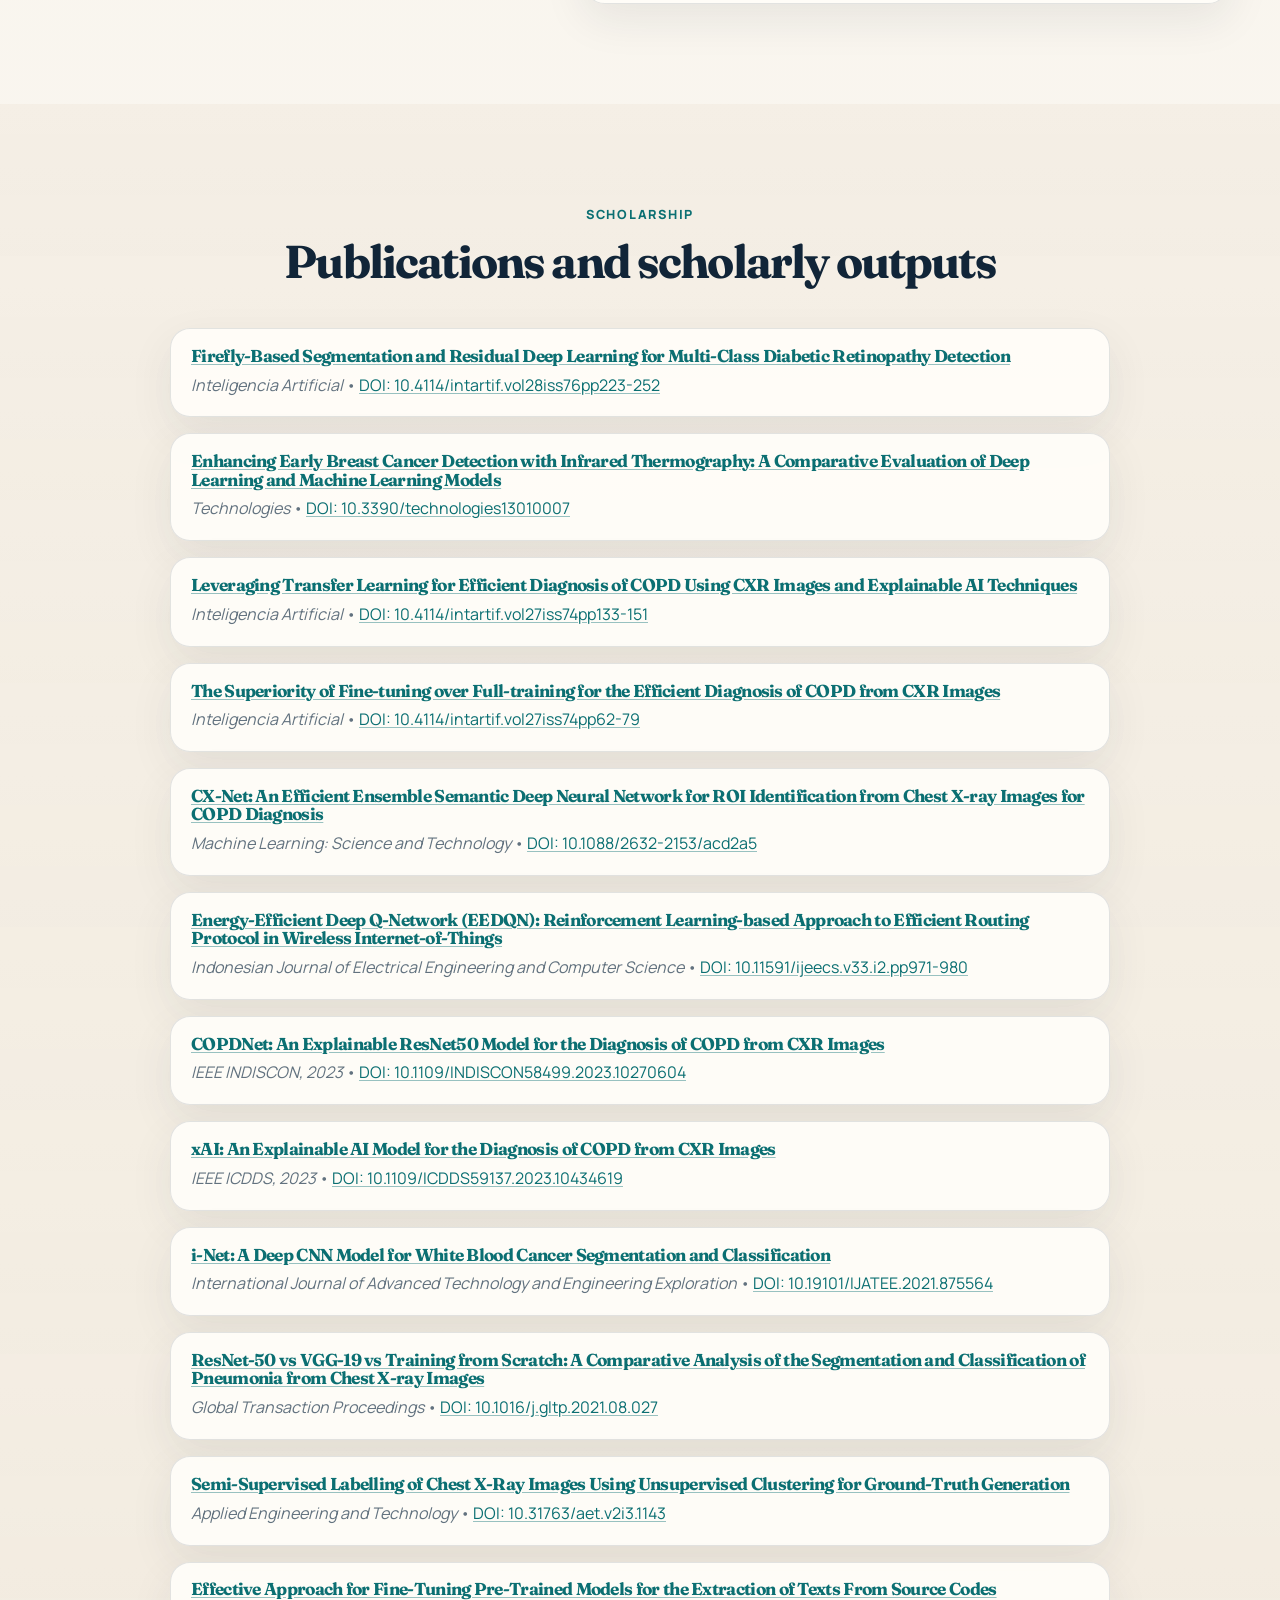
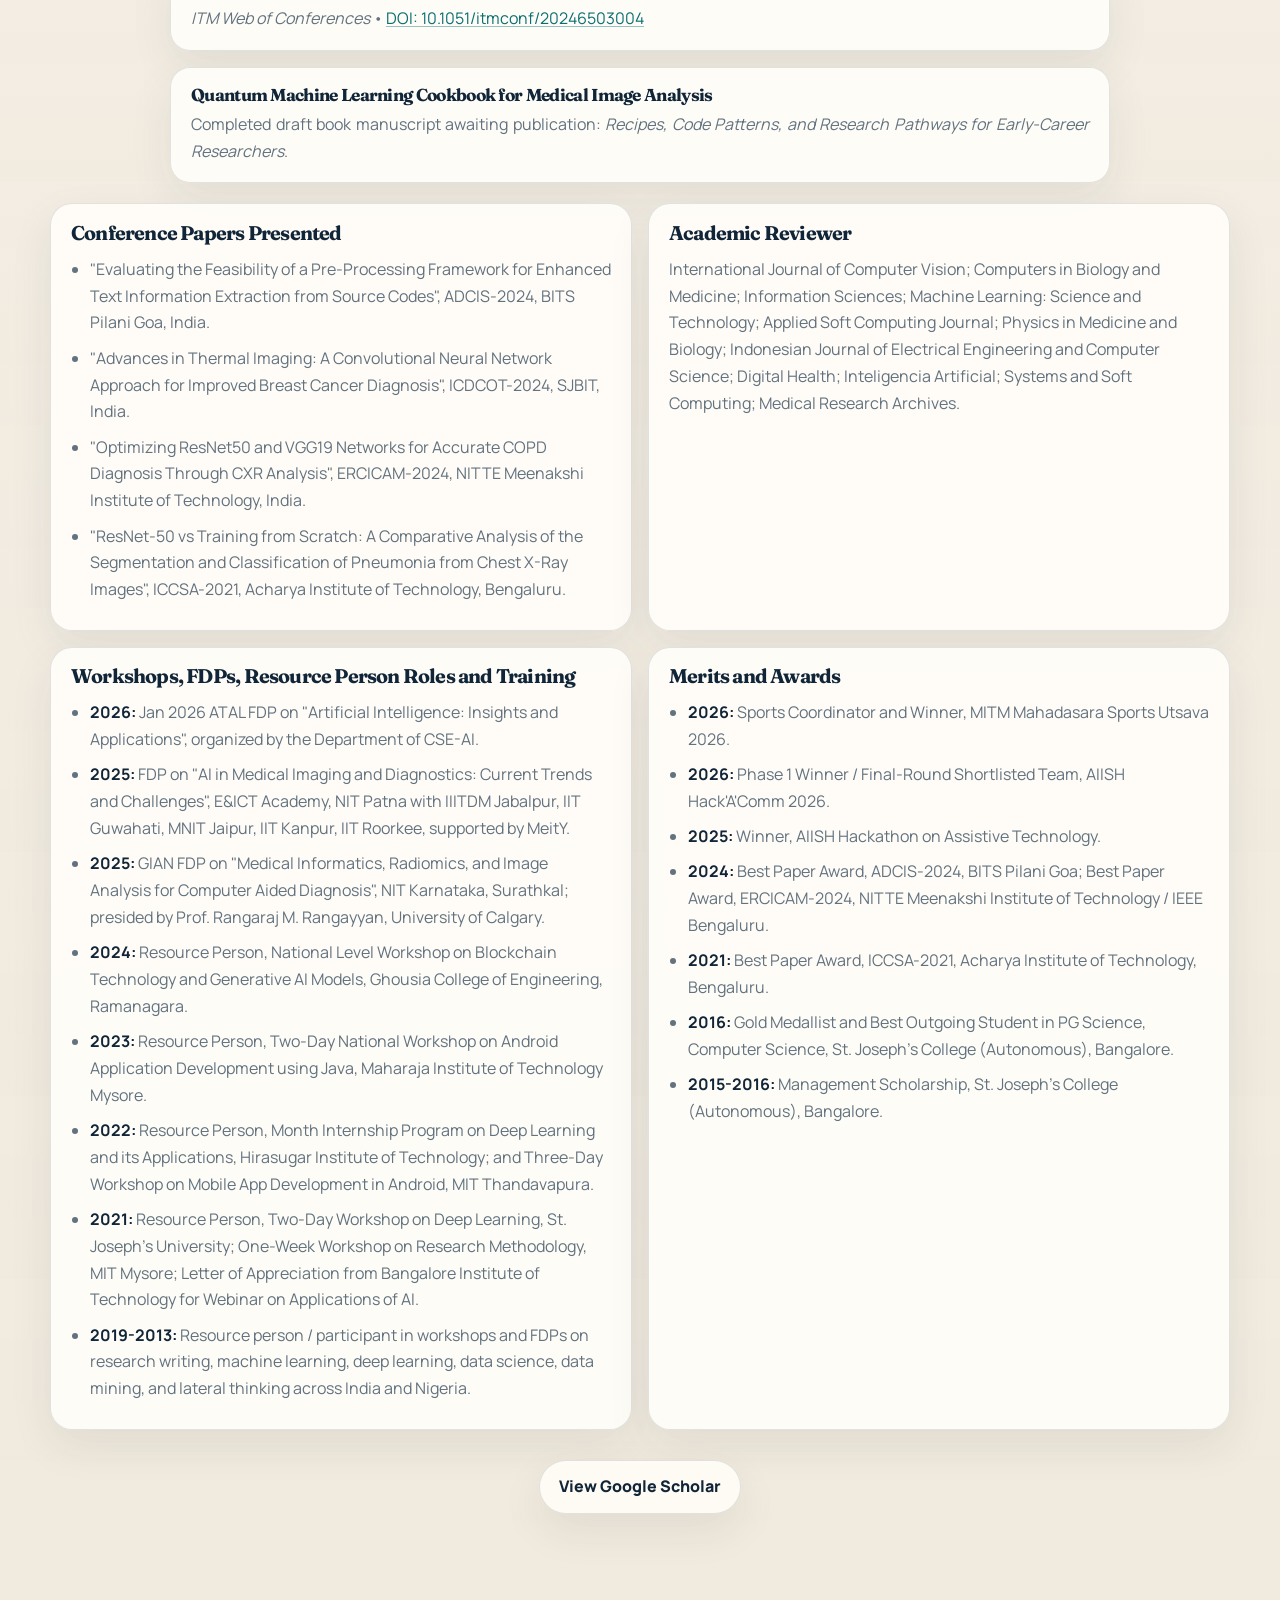
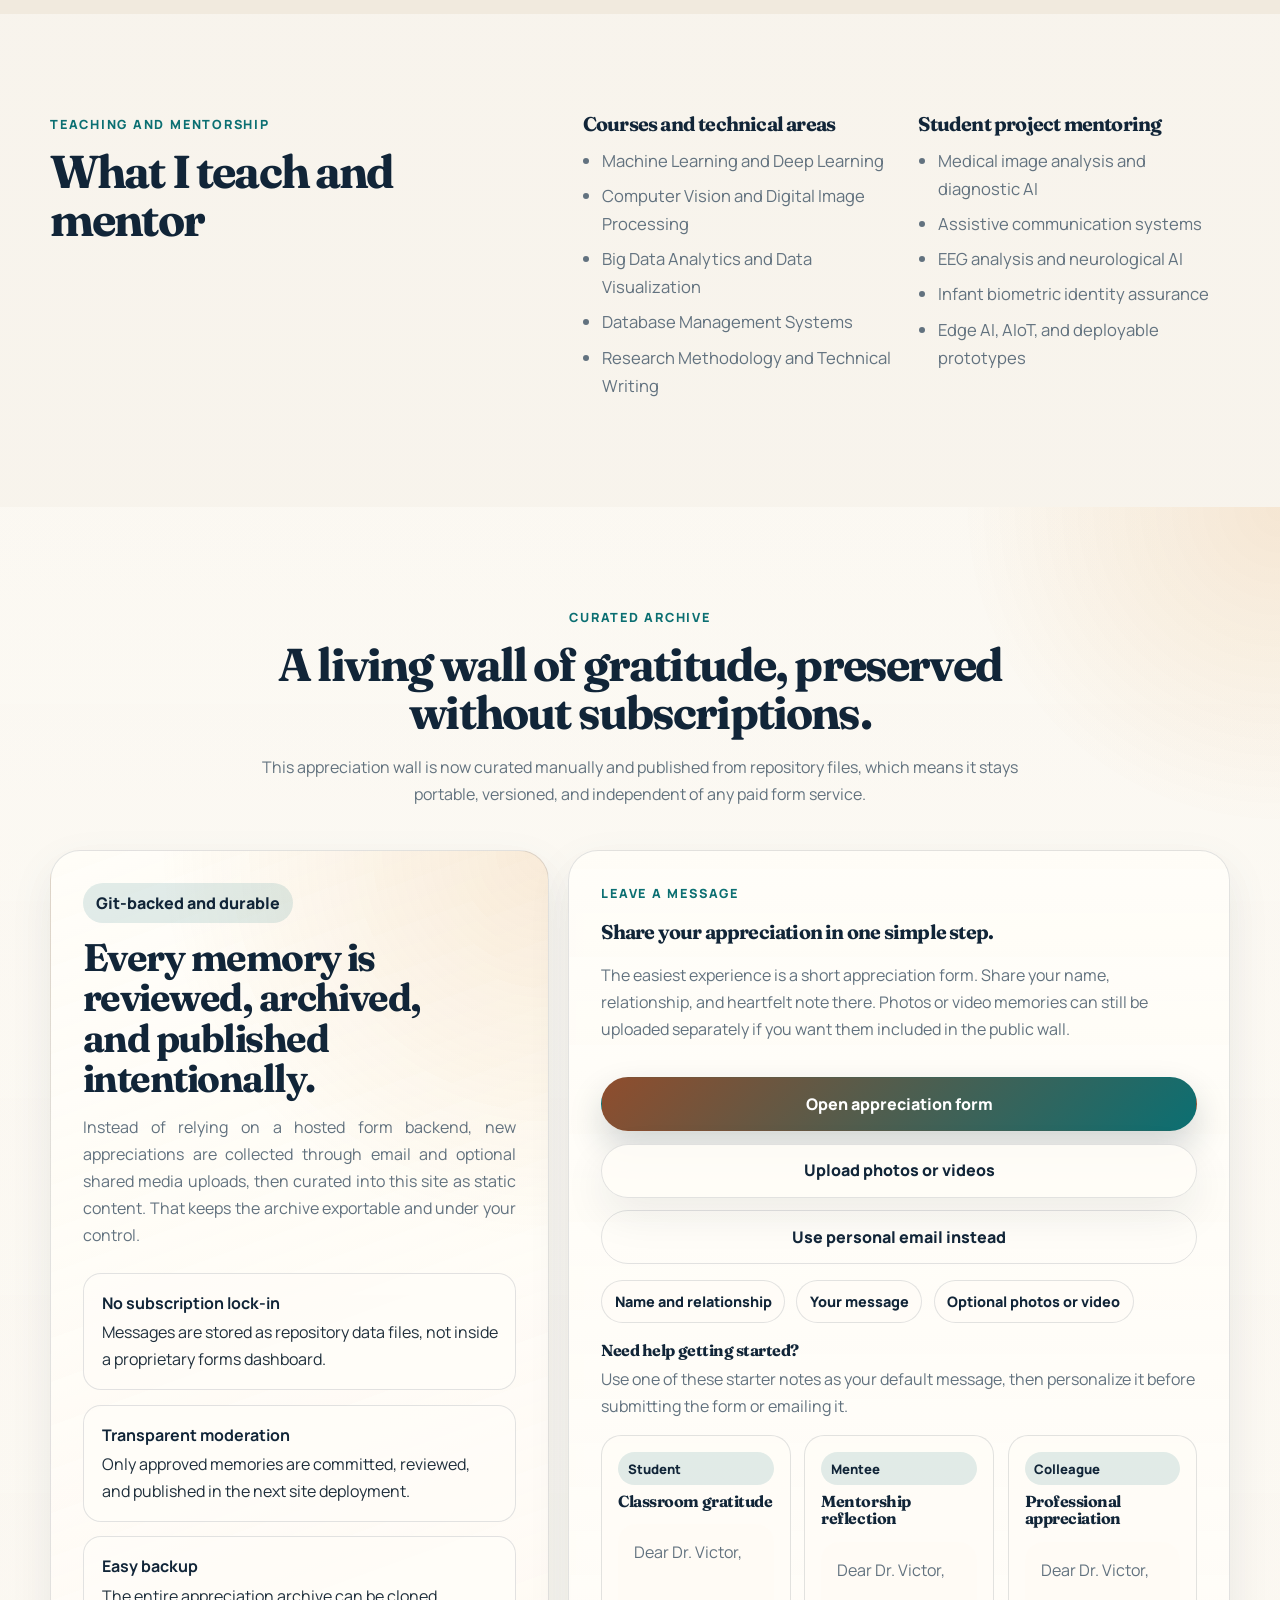
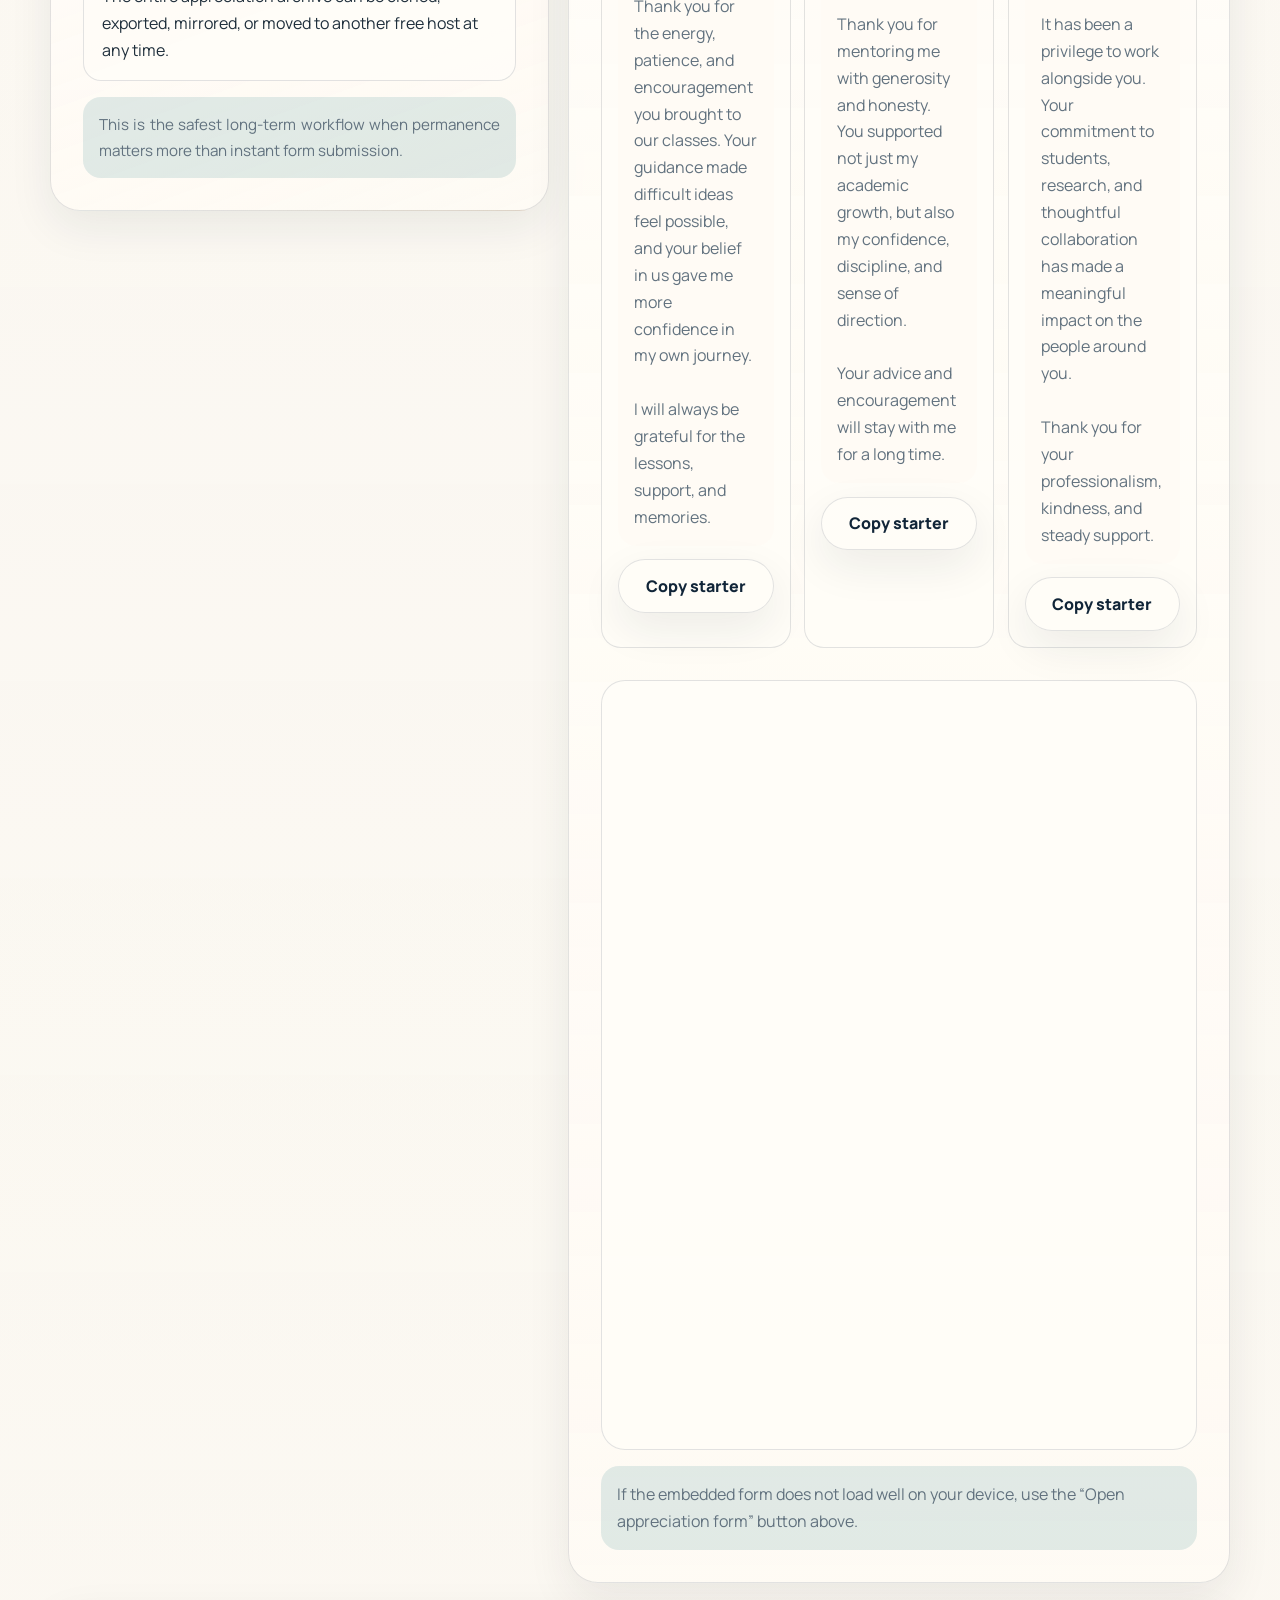
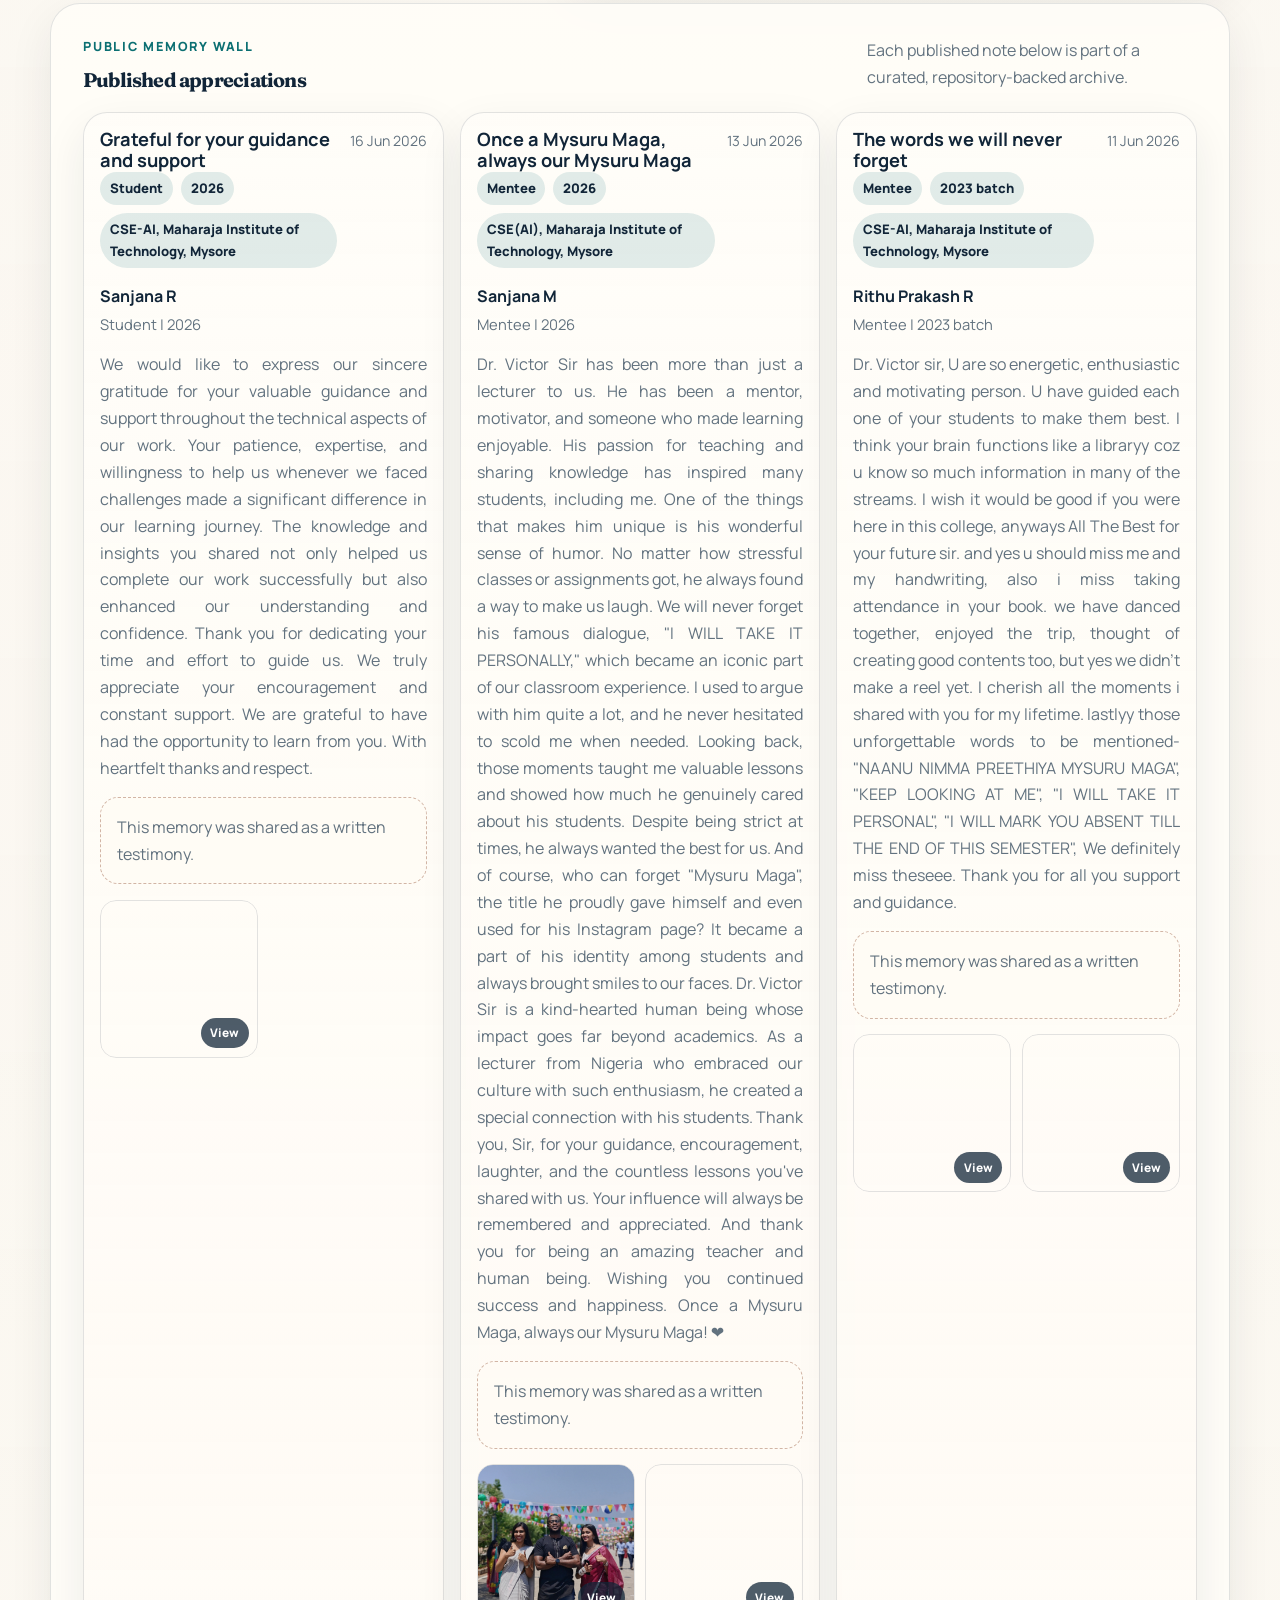
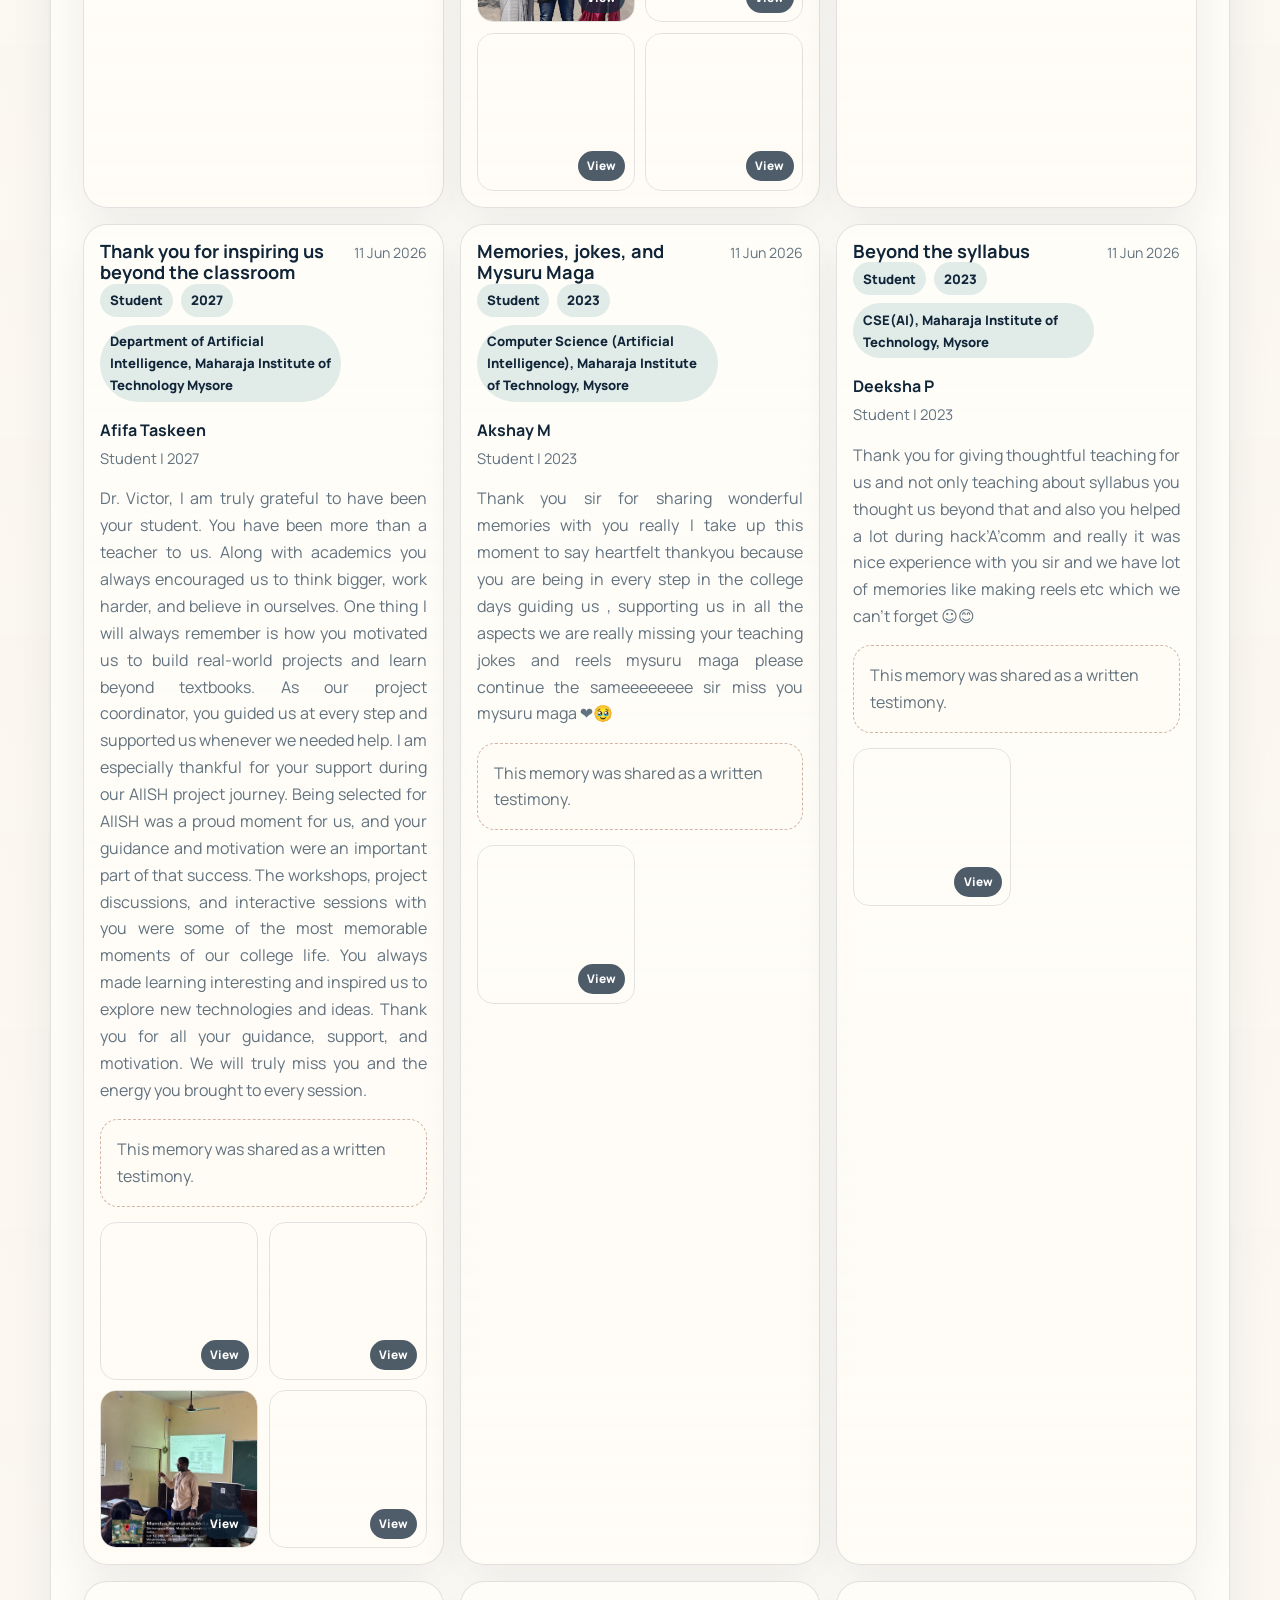
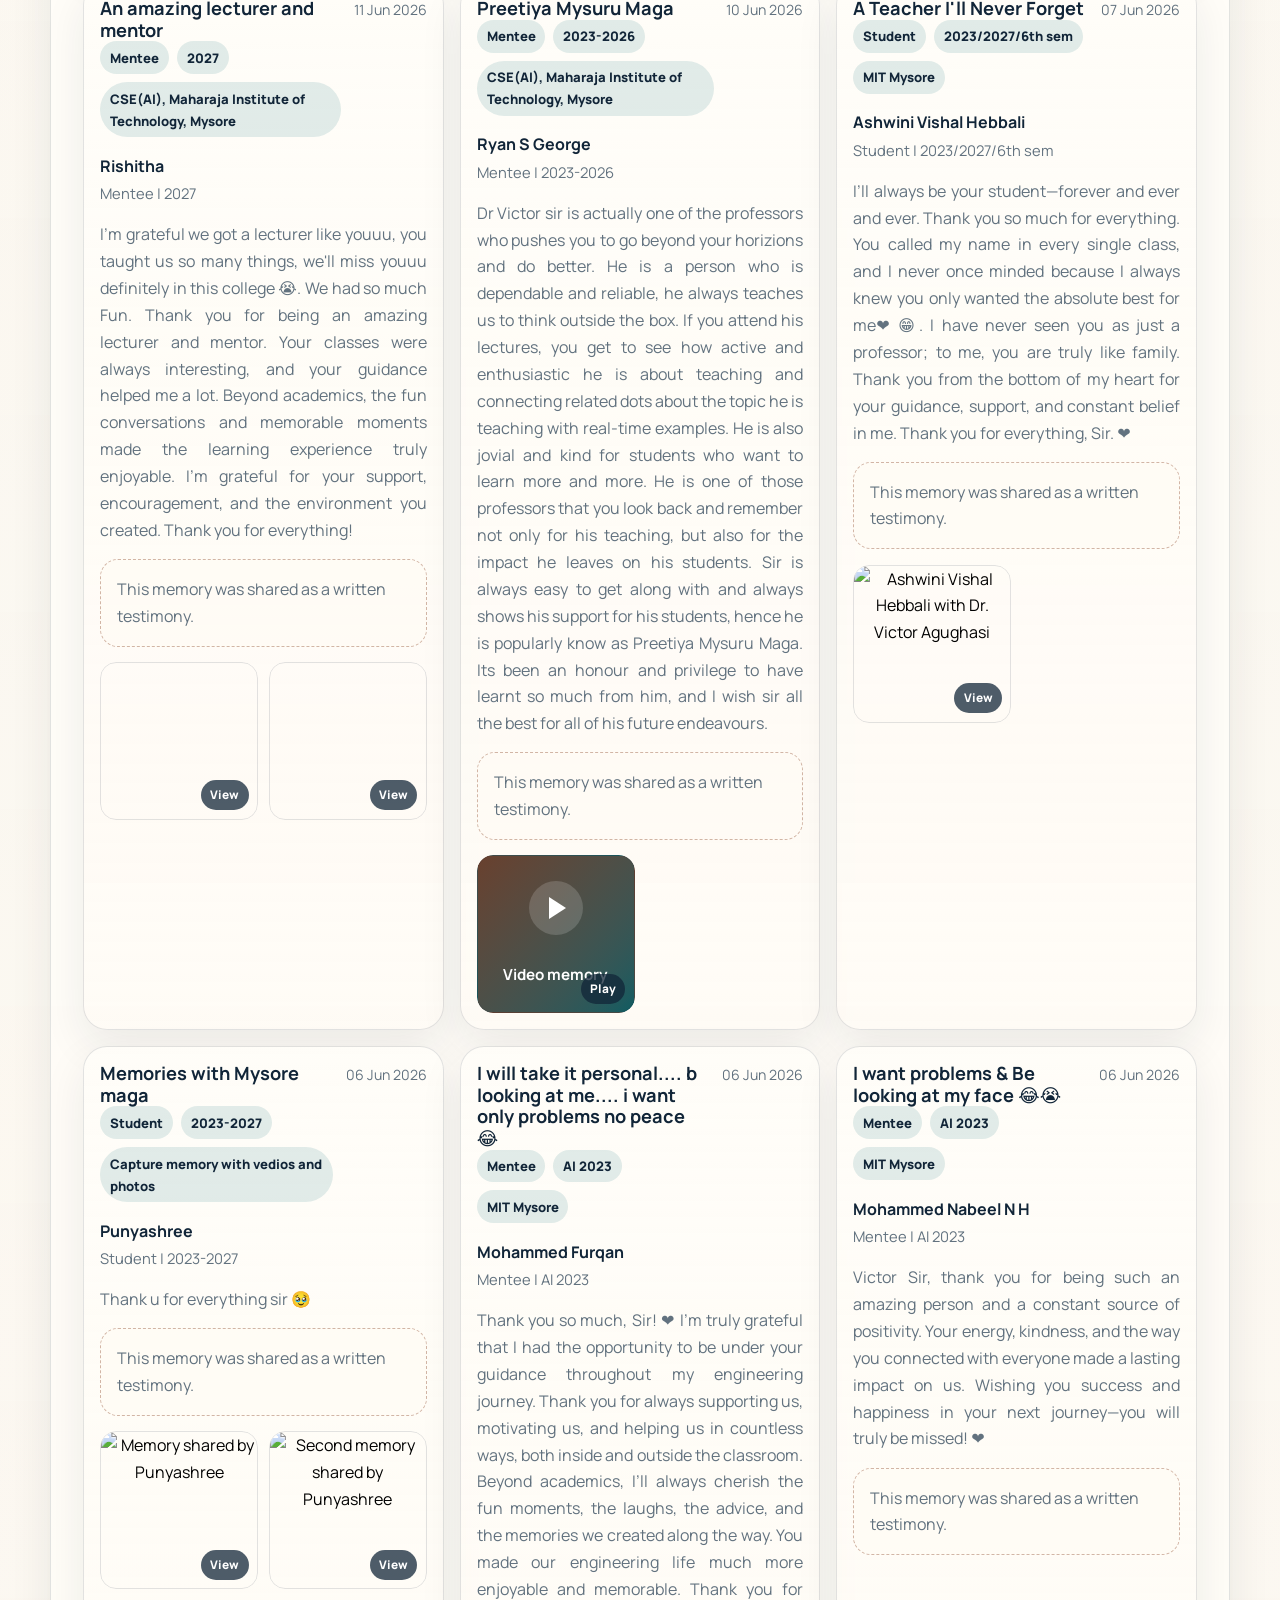
==== commit c5a77a2c: "Fix appreciation link to jump to wall" ====
--- a/docs/index.html
+++ b/docs/index.html
@@ -16,7 +16,7 @@
   <link rel="preconnect" href="https://fonts.googleapis.com" />
   <link rel="preconnect" href="https://fonts.gstatic.com" crossorigin />
   <link href="https://fonts.googleapis.com/css2?family=Fraunces:opsz,wght@9..144,600;9..144,700&family=Manrope:wght@400;500;600;700;800&display=swap" rel="stylesheet" />
-  <link rel="stylesheet" href="./theme/css/styles.css?v=20260609b" />
+  <link rel="stylesheet" href="./theme/css/styles.css?v=20260616a" />
   <script type="application/ld+json">
   {
     "@context": "https://schema.org",
@@ -421,7 +421,7 @@
       </div>
     </section>
 
-    <section class="section-pad appreciation-section" id="appreciation">
+    <section class="section-pad appreciation-section" id="appreciation-archive">
       <div class="container">
         <div class="section-heading centered reveal">
           <p class="eyebrow">Curated Archive</p>
@@ -532,7 +532,7 @@
           </article>
         </div>
 
-        <div class="memory-wall reveal delay-2">
+        <div class="memory-wall reveal delay-2" id="appreciation">
           <div class="memory-wall-head">
             <div>
               <p class="eyebrow">Public memory wall</p>
@@ -1027,6 +1027,6 @@
     </div>
   </div>
 
-  <script src="./theme/js/script.js?v=20260609b"></script>
+  <script src="./theme/js/script.js?v=20260616a"></script>
 </body>
 </html>
--- a/docs/theme/css/styles.css
+++ b/docs/theme/css/styles.css
@@ -120,6 +120,10 @@
   scroll-margin-top: 112px;
 }
 
+#appreciation {
+  scroll-margin-top: 112px;
+}
+
 .skip-link {
   position: absolute;
   left: -999px;
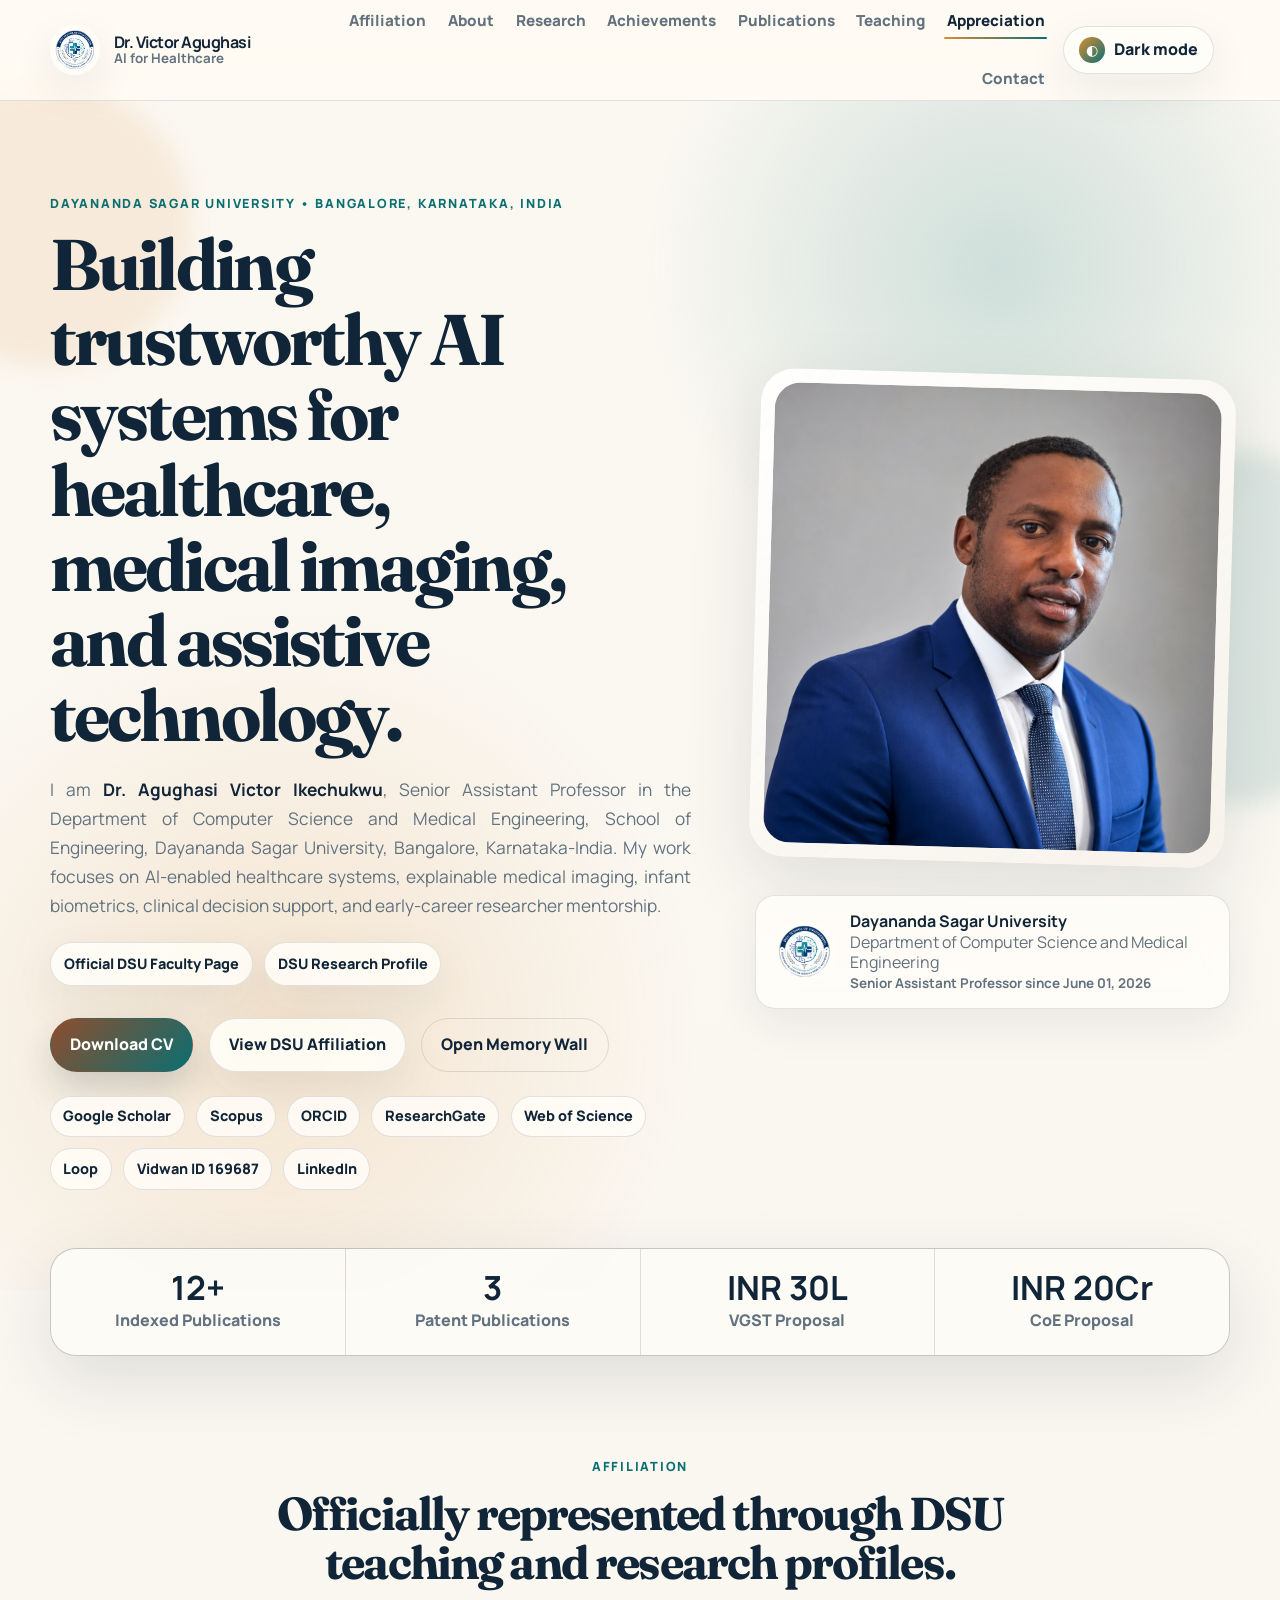
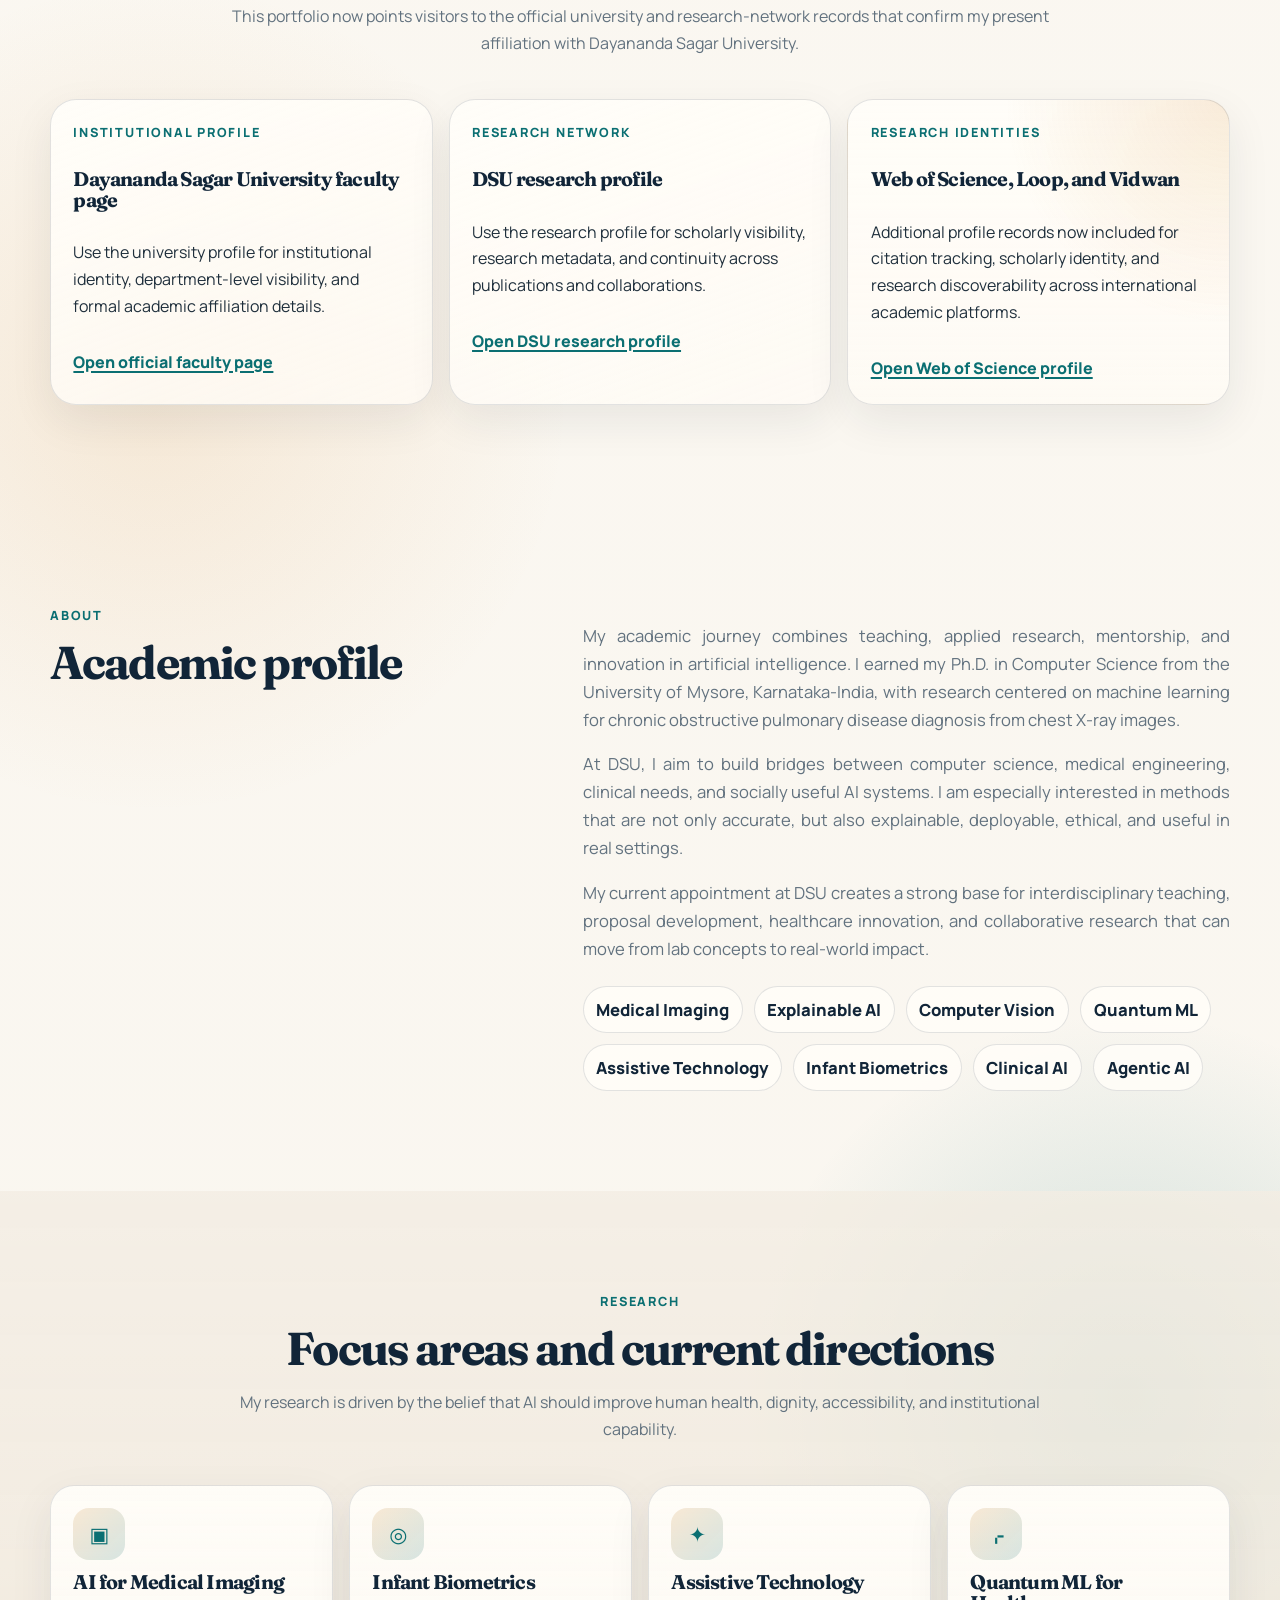
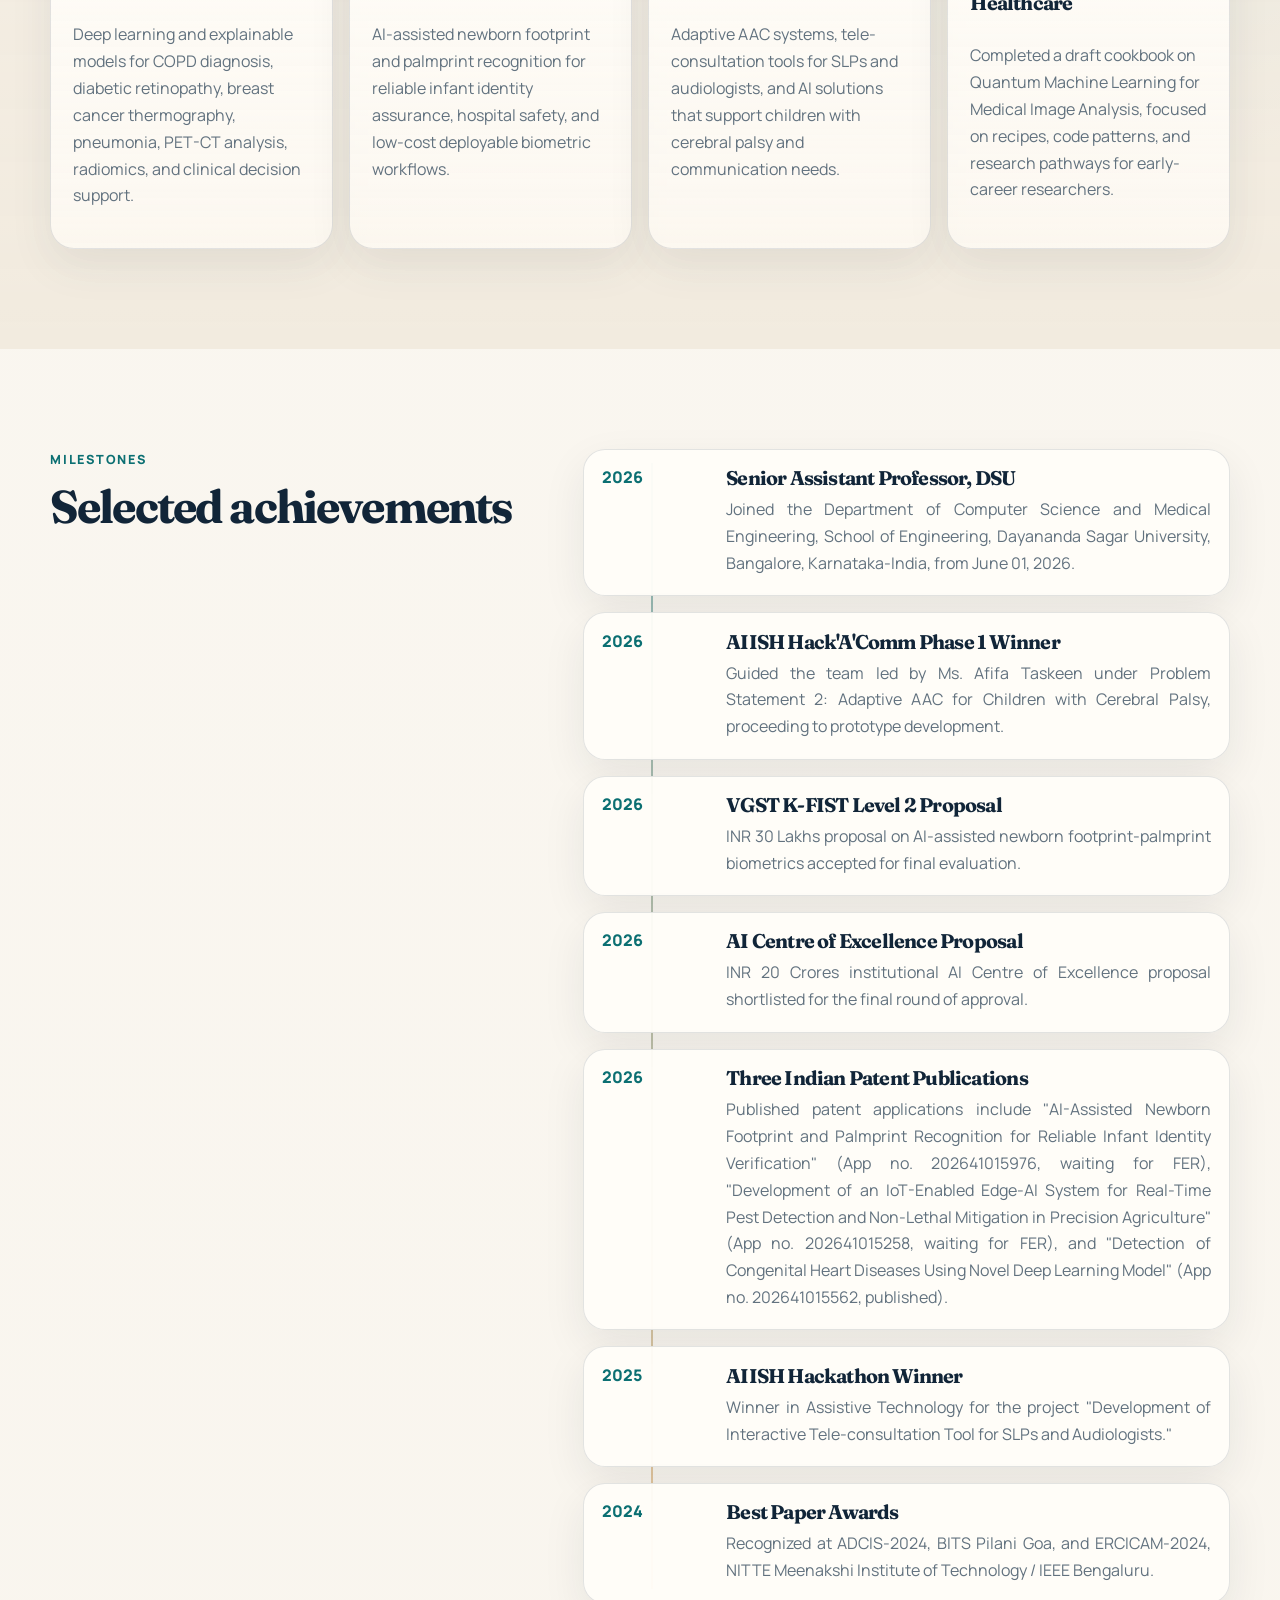
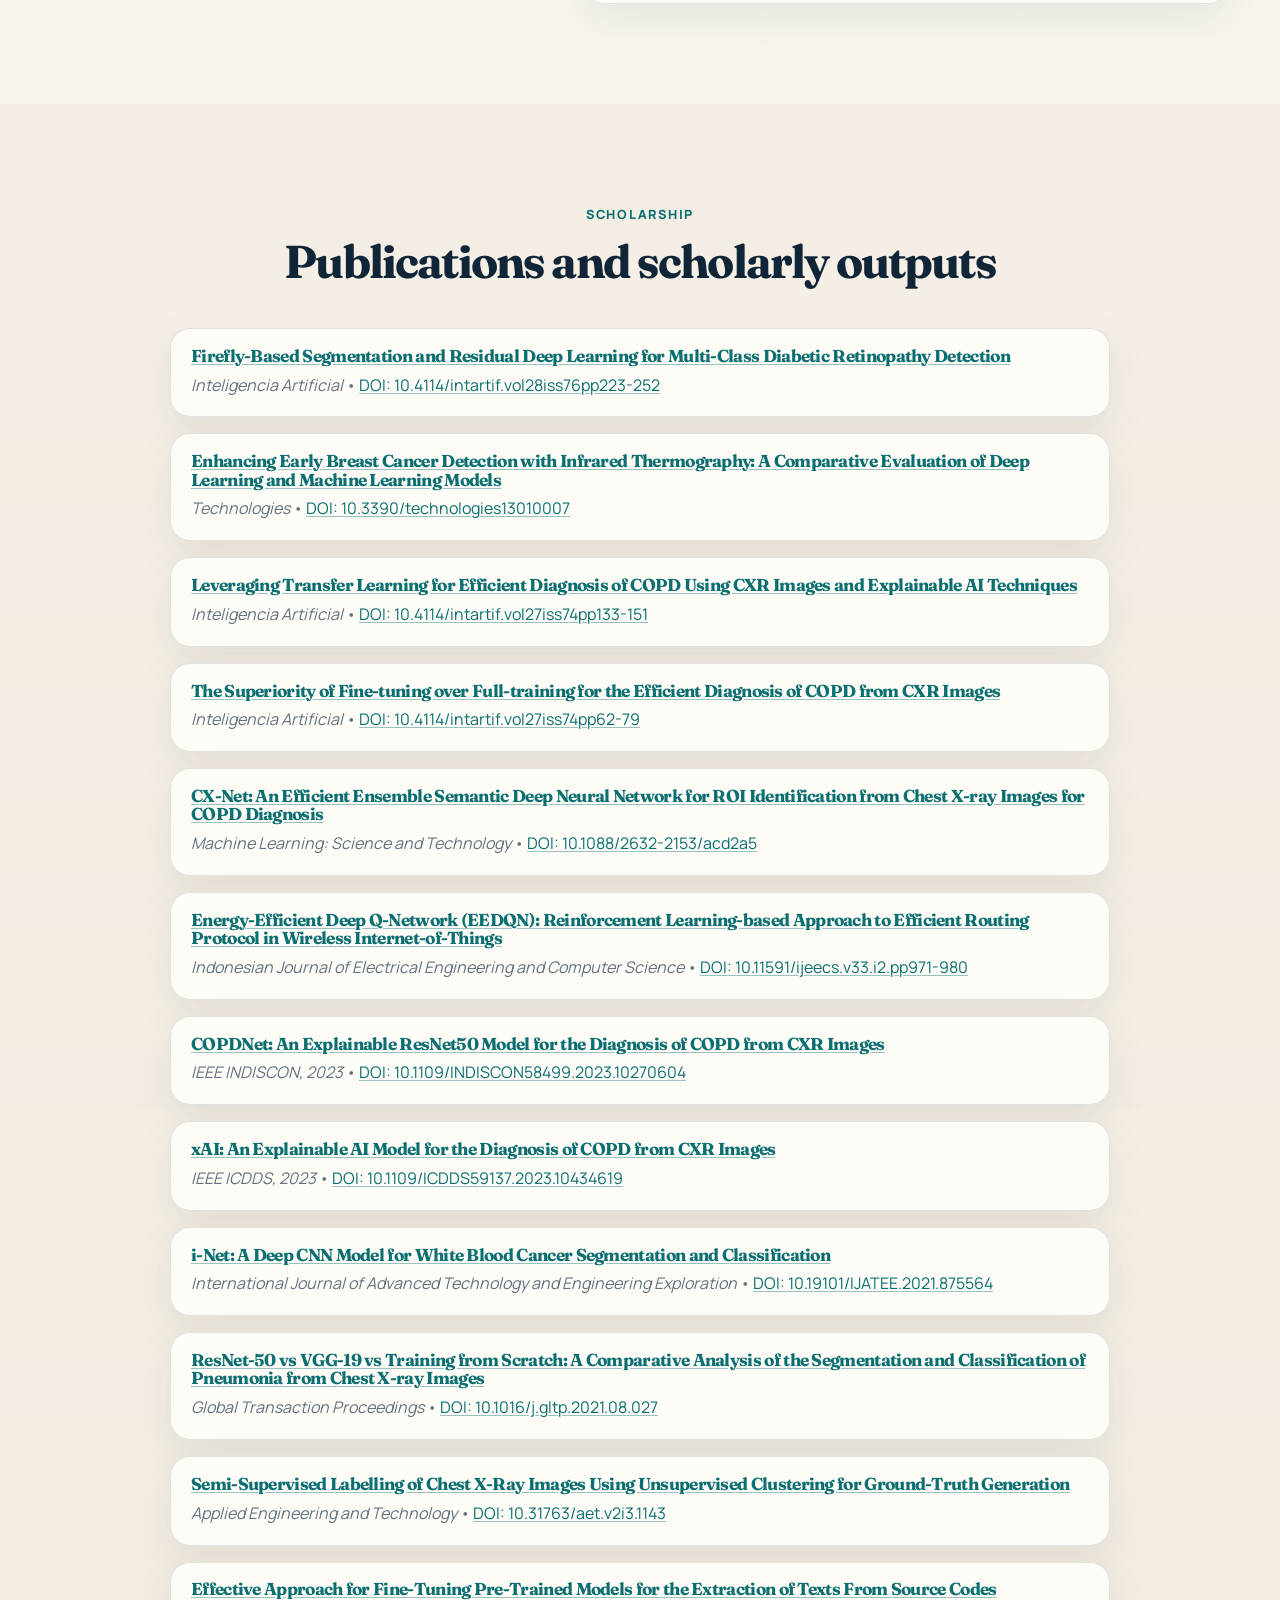
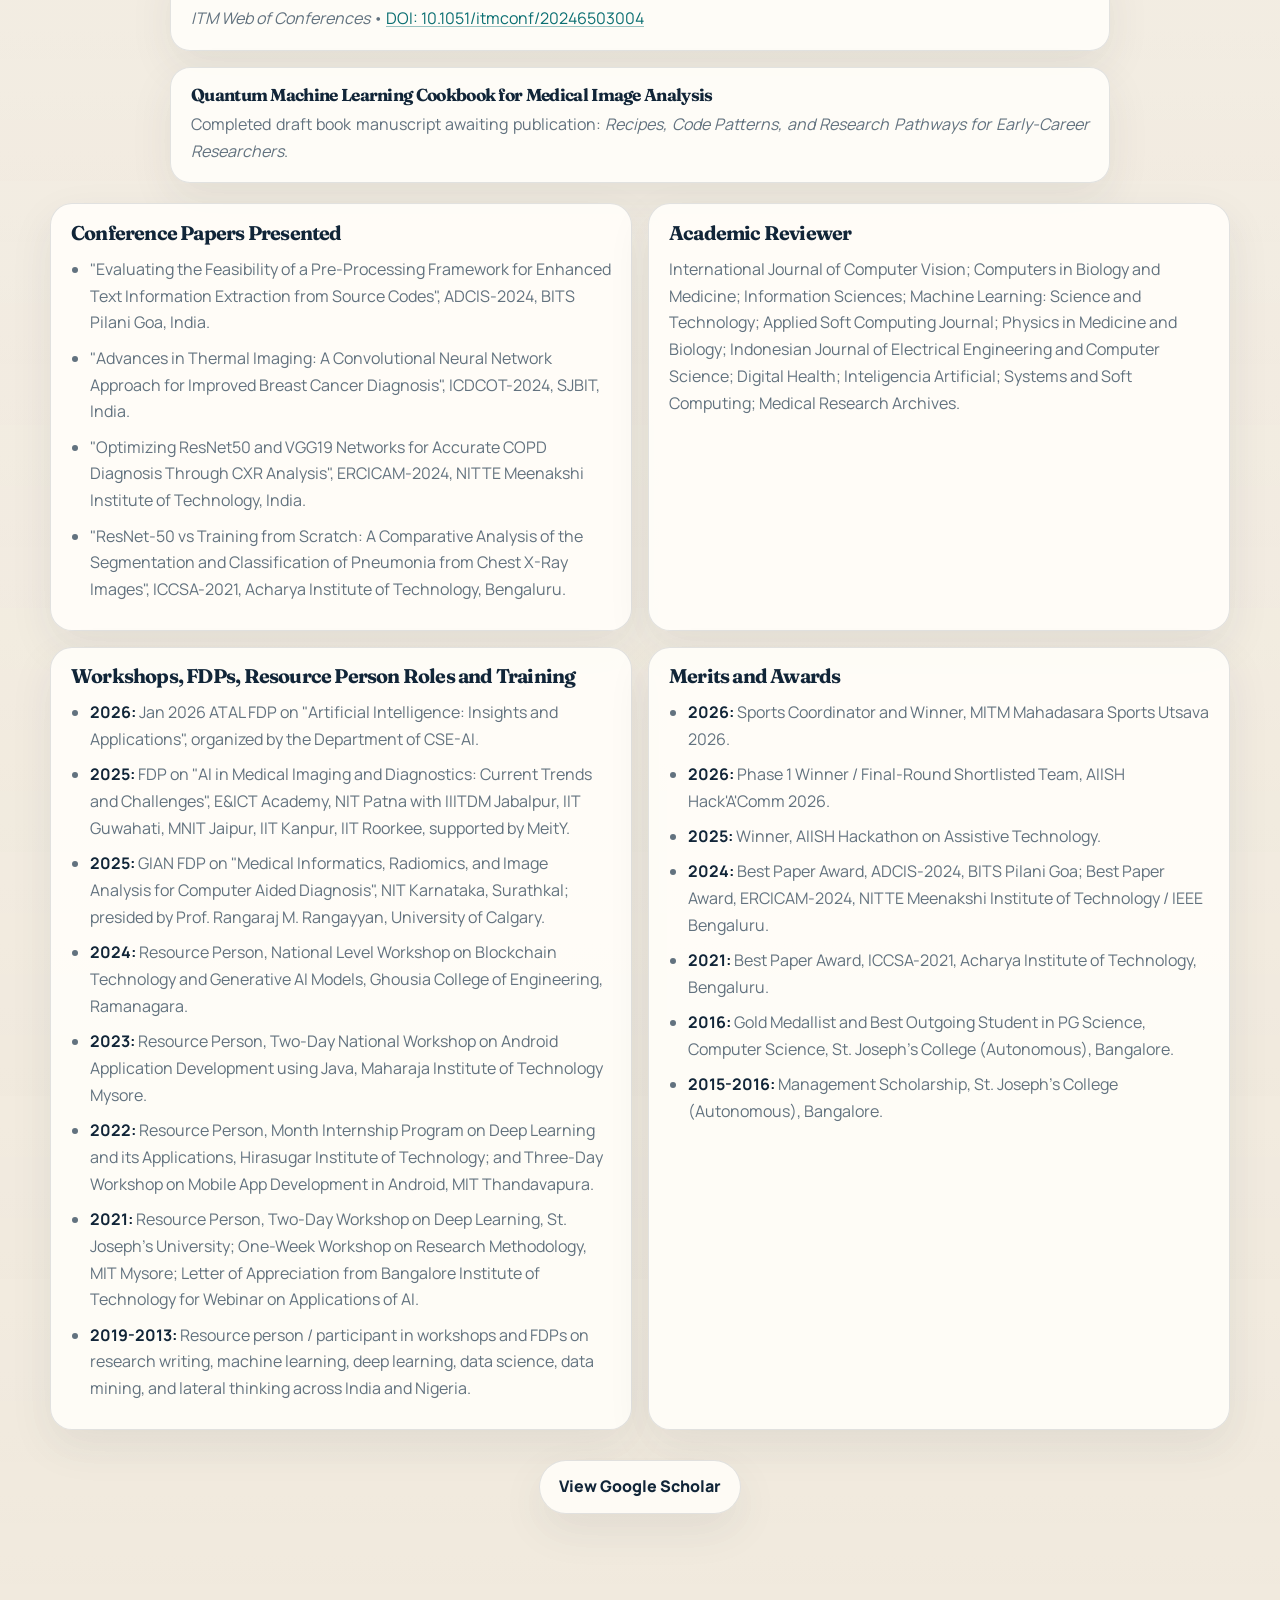
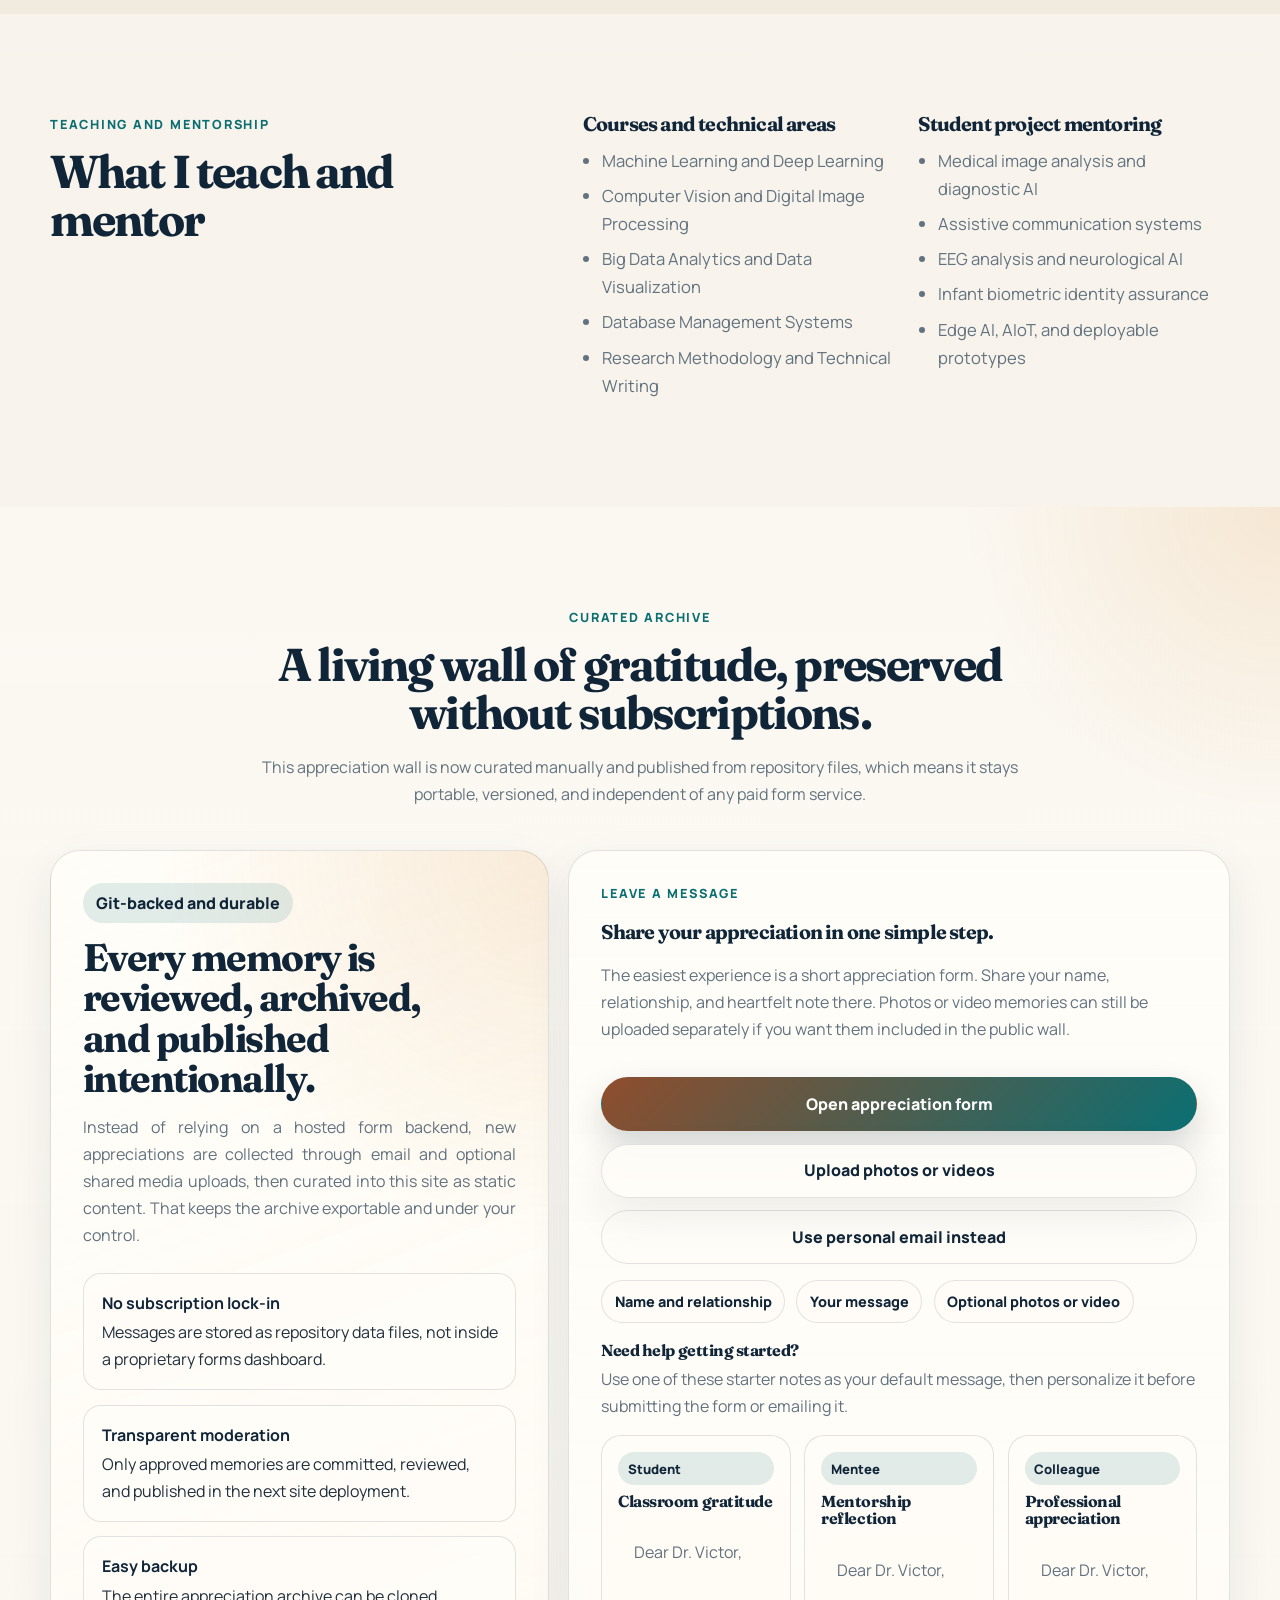
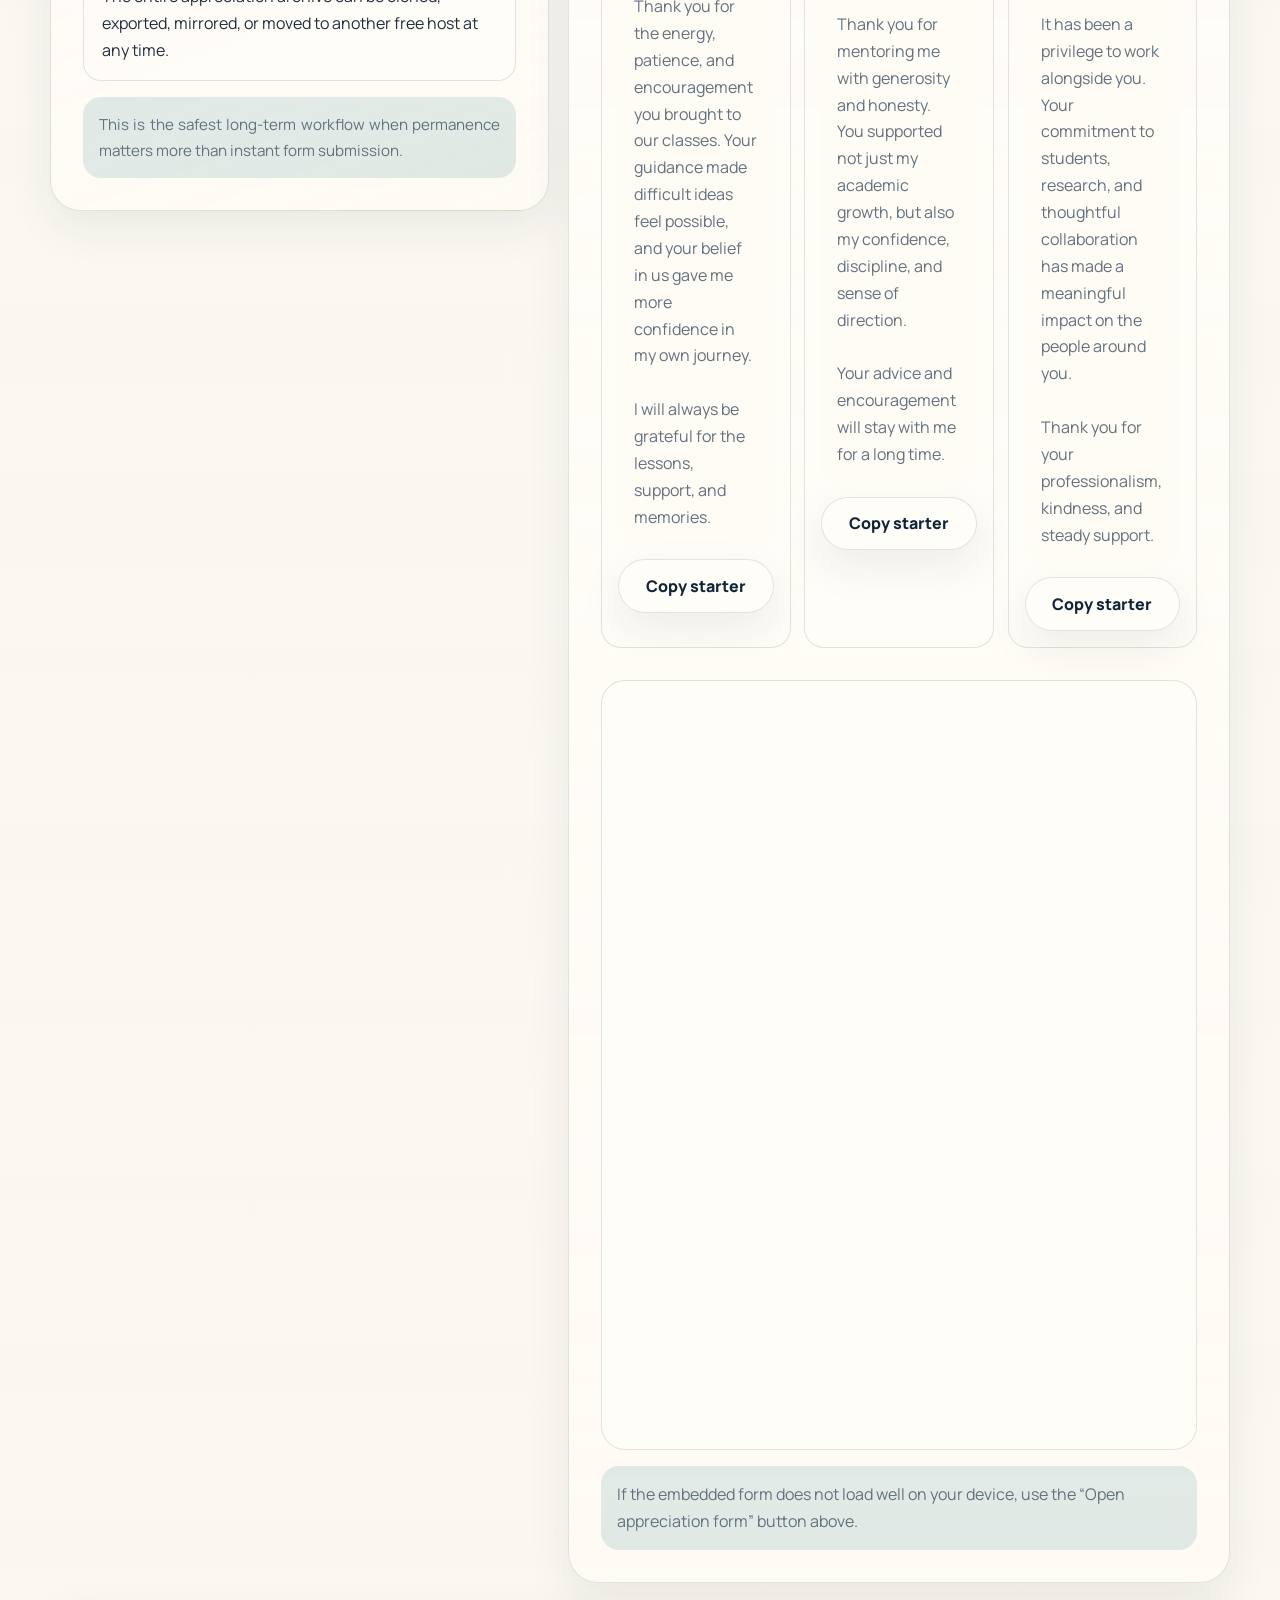
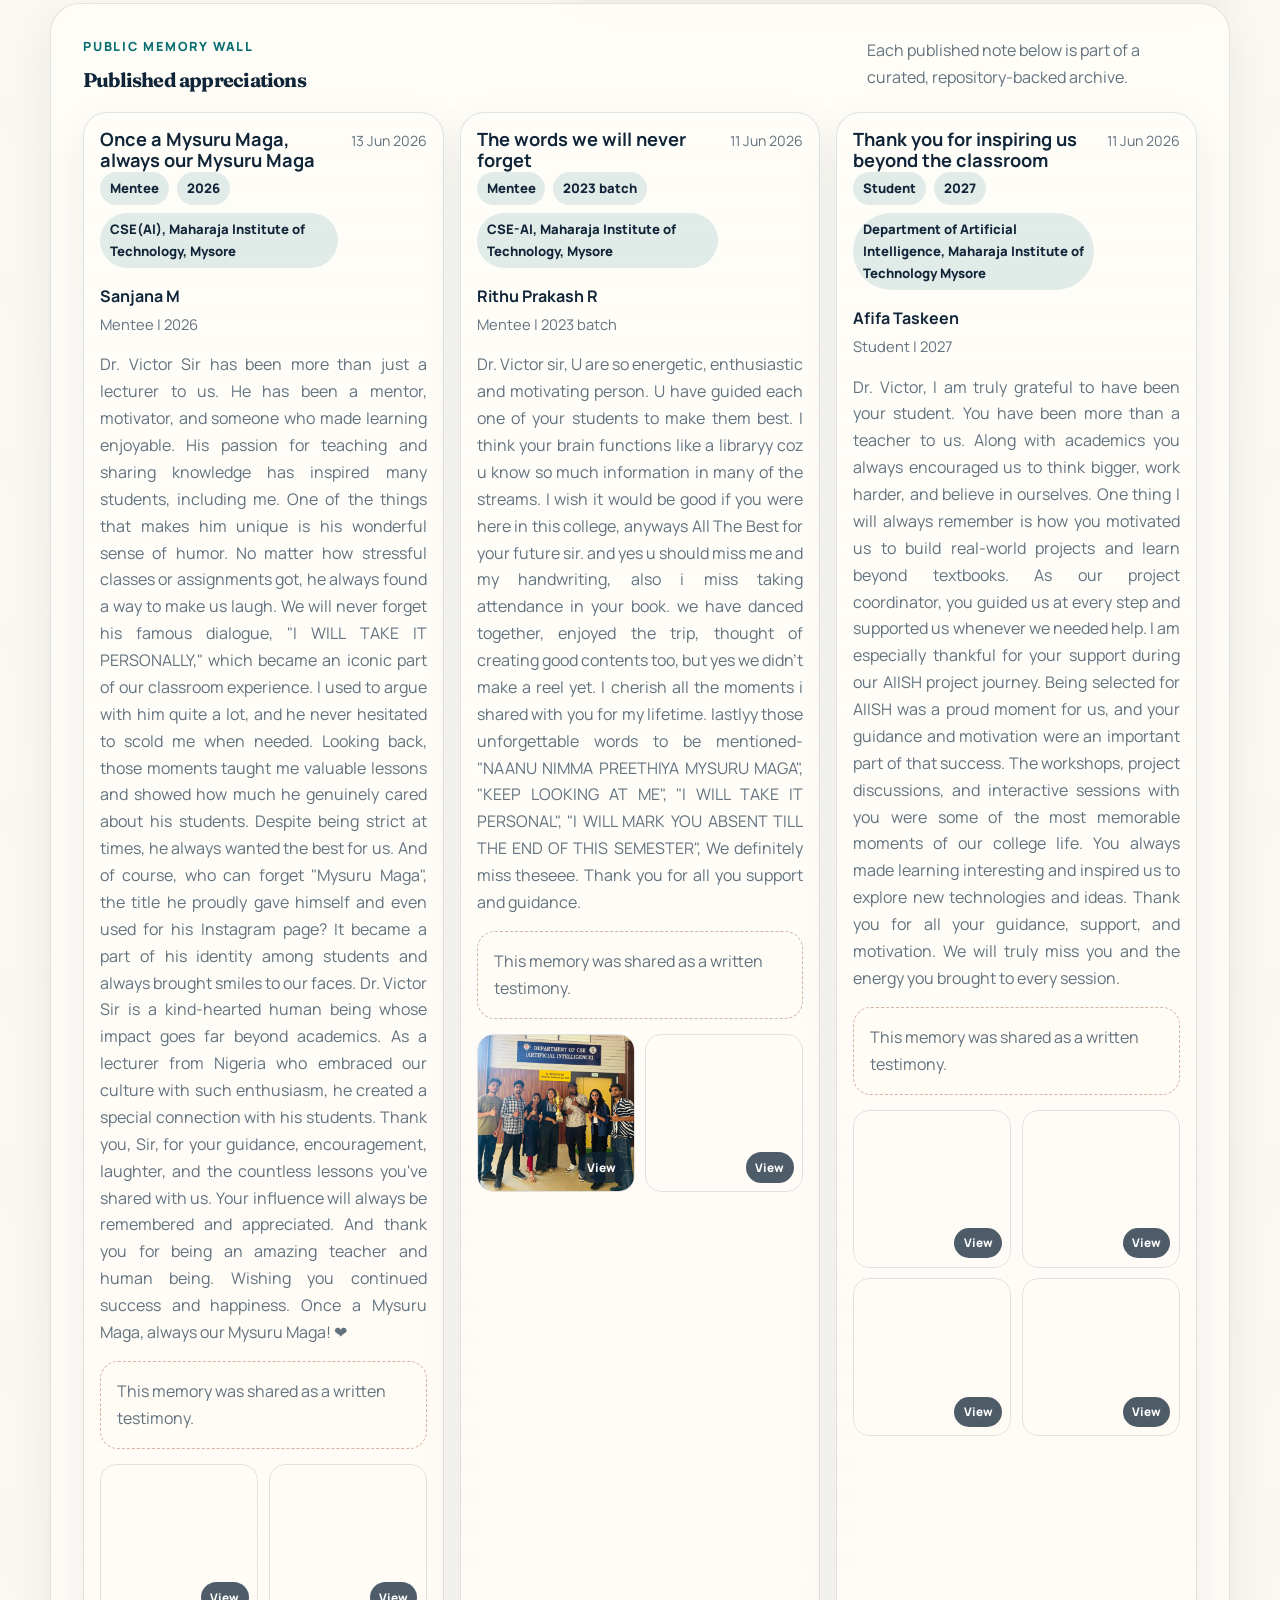
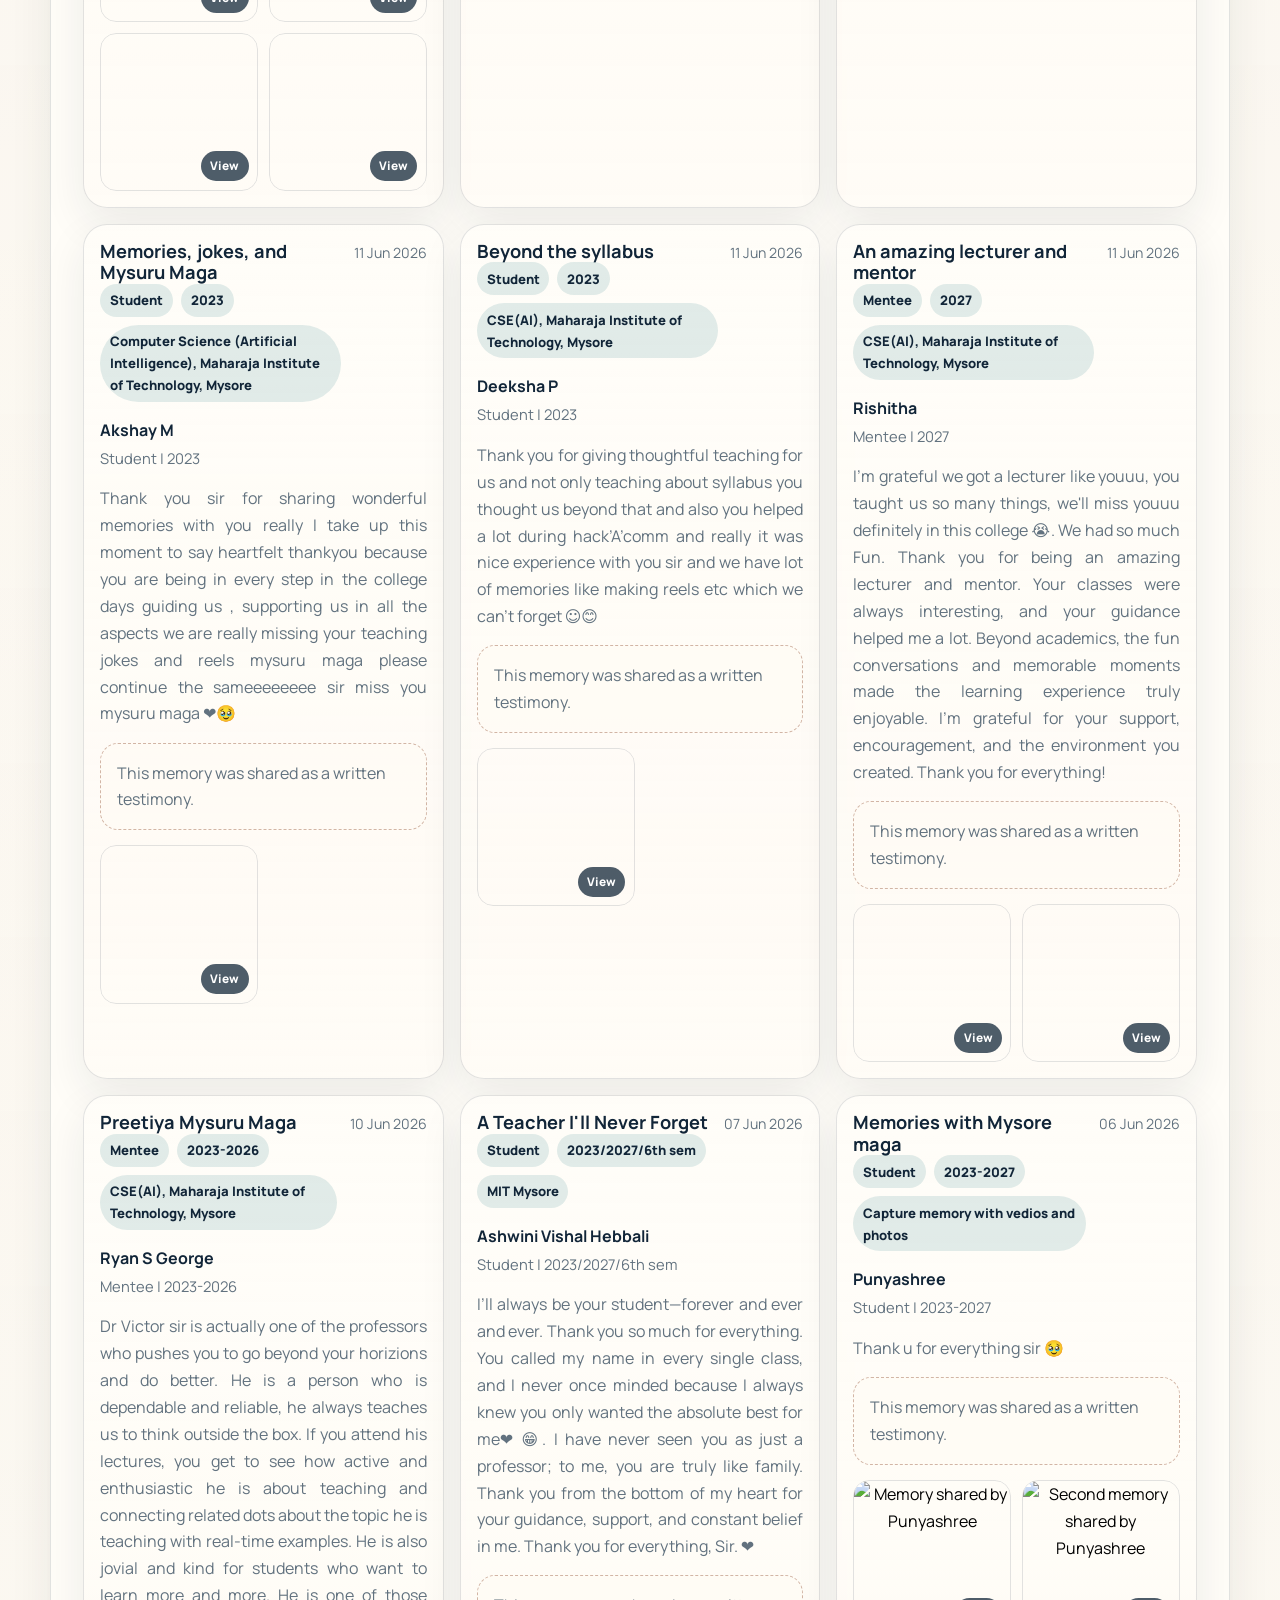
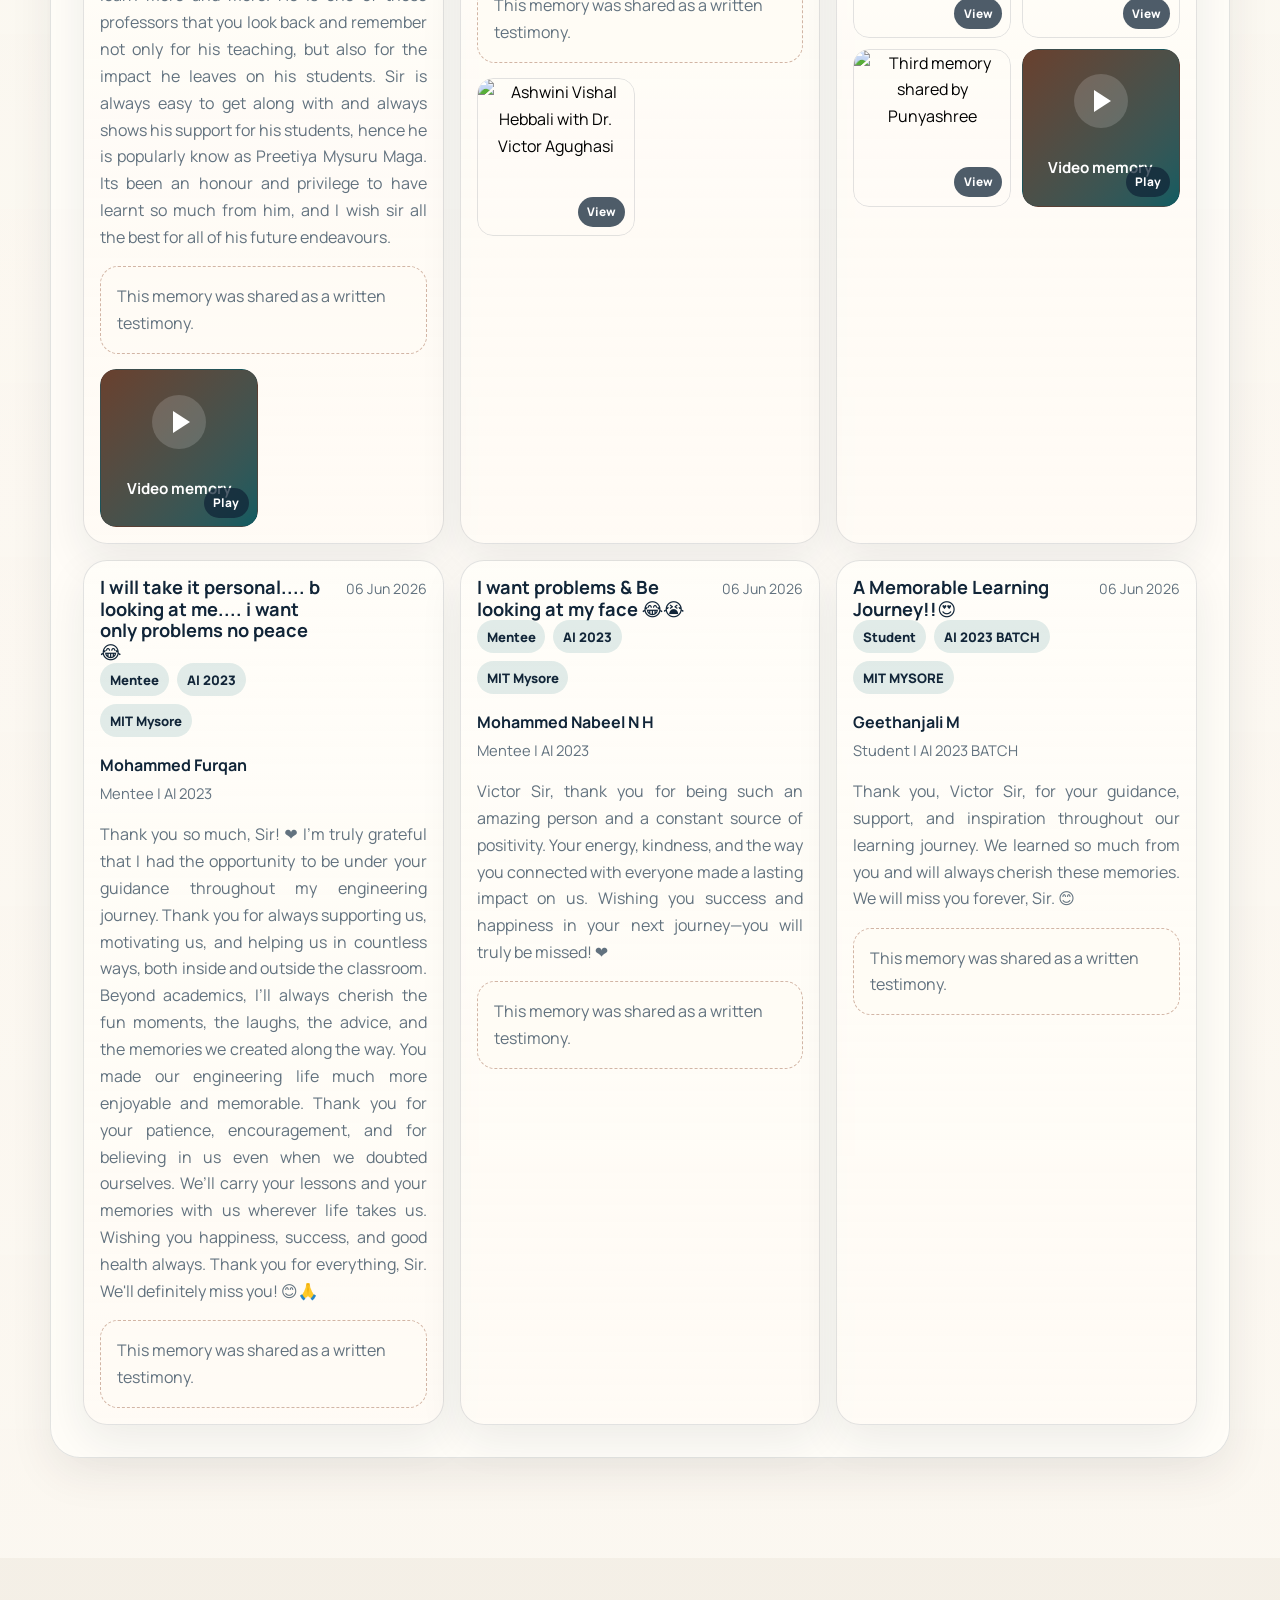
==== commit bebaf938: "Restore appreciation wall to Sanjana M only" ====
--- a/docs/index.html
+++ b/docs/index.html
@@ -16,7 +16,7 @@
   <link rel="preconnect" href="https://fonts.googleapis.com" />
   <link rel="preconnect" href="https://fonts.gstatic.com" crossorigin />
   <link href="https://fonts.googleapis.com/css2?family=Fraunces:opsz,wght@9..144,600;9..144,700&family=Manrope:wght@400;500;600;700;800&display=swap" rel="stylesheet" />
-  <link rel="stylesheet" href="./theme/css/styles.css?v=20260616a" />
+  <link rel="stylesheet" href="./theme/css/styles.css?v=20260609b" />
   <script type="application/ld+json">
   {
     "@context": "https://schema.org",
@@ -421,7 +421,7 @@
       </div>
     </section>
 
-    <section class="section-pad appreciation-section" id="appreciation-archive">
+    <section class="section-pad appreciation-section" id="appreciation">
       <div class="container">
         <div class="section-heading centered reveal">
           <p class="eyebrow">Curated Archive</p>
@@ -532,7 +532,7 @@
           </article>
         </div>
 
-        <div class="memory-wall reveal delay-2" id="appreciation">
+        <div class="memory-wall reveal delay-2">
           <div class="memory-wall-head">
             <div>
               <p class="eyebrow">Public memory wall</p>
@@ -542,34 +542,6 @@
           </div>
 
           <div class="memory-grid" aria-live="polite">
-            <article class="memory-card">
-              <div class="memory-card-header">
-                <div>
-                  <h4>Grateful for your guidance and support</h4>
-                  <div class="memory-meta">
-<span class="memory-chip">Student</span><span class="memory-chip">2026</span><span class="memory-chip">CSE-AI, Maharaja Institute of Technology, Mysore</span>                  </div>
-                </div>
-<div class="memory-date">16 Jun 2026</div>              </div>
-              <div class="memory-author">
-                <strong>Sanjana R</strong>
-<span>Student | 2026</span>              </div>
-              <p>We would like to express our sincere gratitude for your valuable guidance and support throughout the technical aspects of our work. Your patience, expertise, and willingness to help us whenever we faced challenges made a significant difference in our learning journey. The knowledge and insights you shared not only helped us complete our work successfully but also enhanced our understanding and confidence.
-Thank you for dedicating your time and effort to guide us. We truly appreciate your encouragement and constant support. We are grateful to have had the opportunity to learn from you.
-With heartfelt thanks and respect.</p>
-              <div class="memory-testimony-note">This memory was shared as a written testimony.</div>
-              <div class="memory-media-grid">
-                <button
-                  class="memory-media-button"
-                  type="button"
-                  data-media-kind="image"
-                  data-media-url="assets/sanjana-r-appreciation-1.jpg"
-                  data-media-title="Grateful for your guidance and support"
-                  data-media-caption="Sanjana R"
-                >
-                  <img src="assets/sanjana-r-appreciation-1.jpg" alt="Dr. Victor Agughasi writing on a classroom blackboard during a lecture while students watch" loading="lazy" decoding="async" />
-                </button>
-              </div>
-            </article>
             <article class="memory-card">
               <div class="memory-card-header">
                 <div>
@@ -1027,6 +999,6 @@
     </div>
   </div>
 
-  <script src="./theme/js/script.js?v=20260616a"></script>
+  <script src="./theme/js/script.js?v=20260609b"></script>
 </body>
 </html>
--- a/docs/theme/css/styles.css
+++ b/docs/theme/css/styles.css
@@ -120,10 +120,6 @@
   scroll-margin-top: 112px;
 }
 
-#appreciation {
-  scroll-margin-top: 112px;
-}
-
 .skip-link {
   position: absolute;
   left: -999px;
